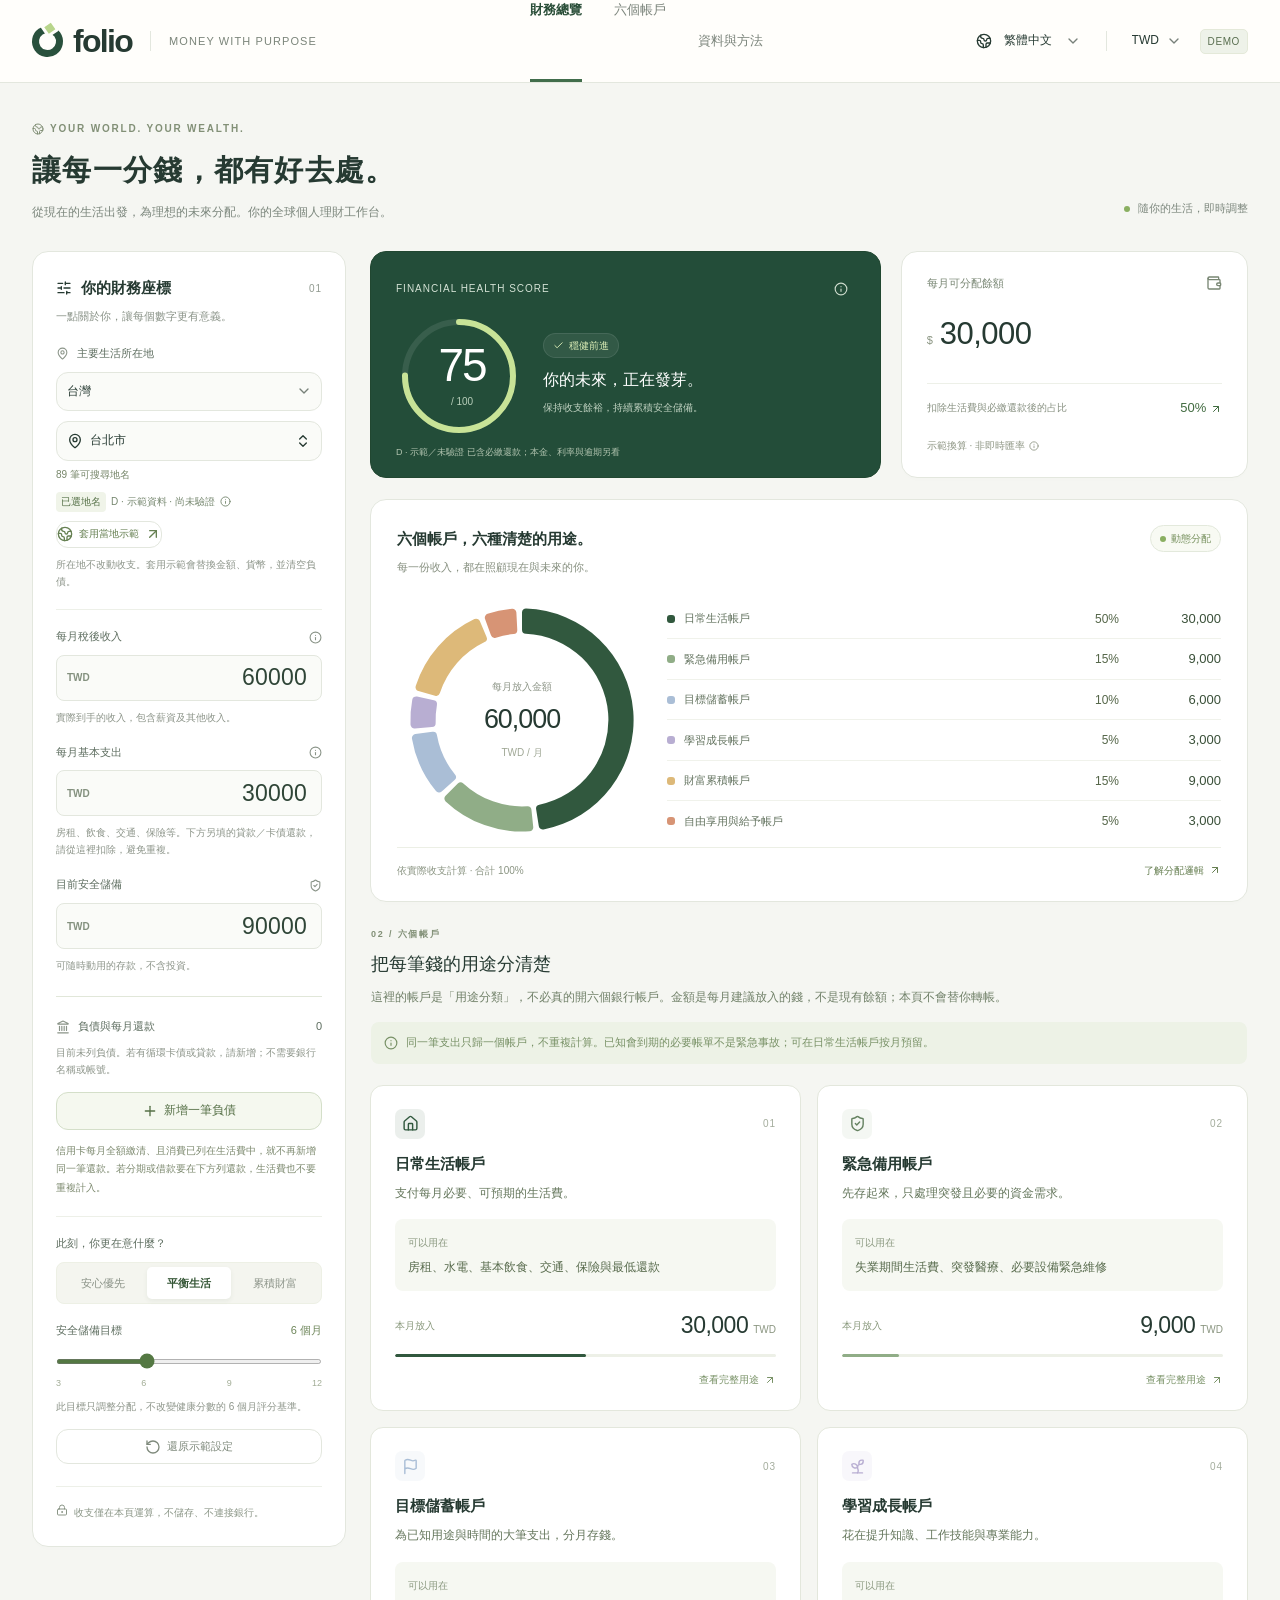
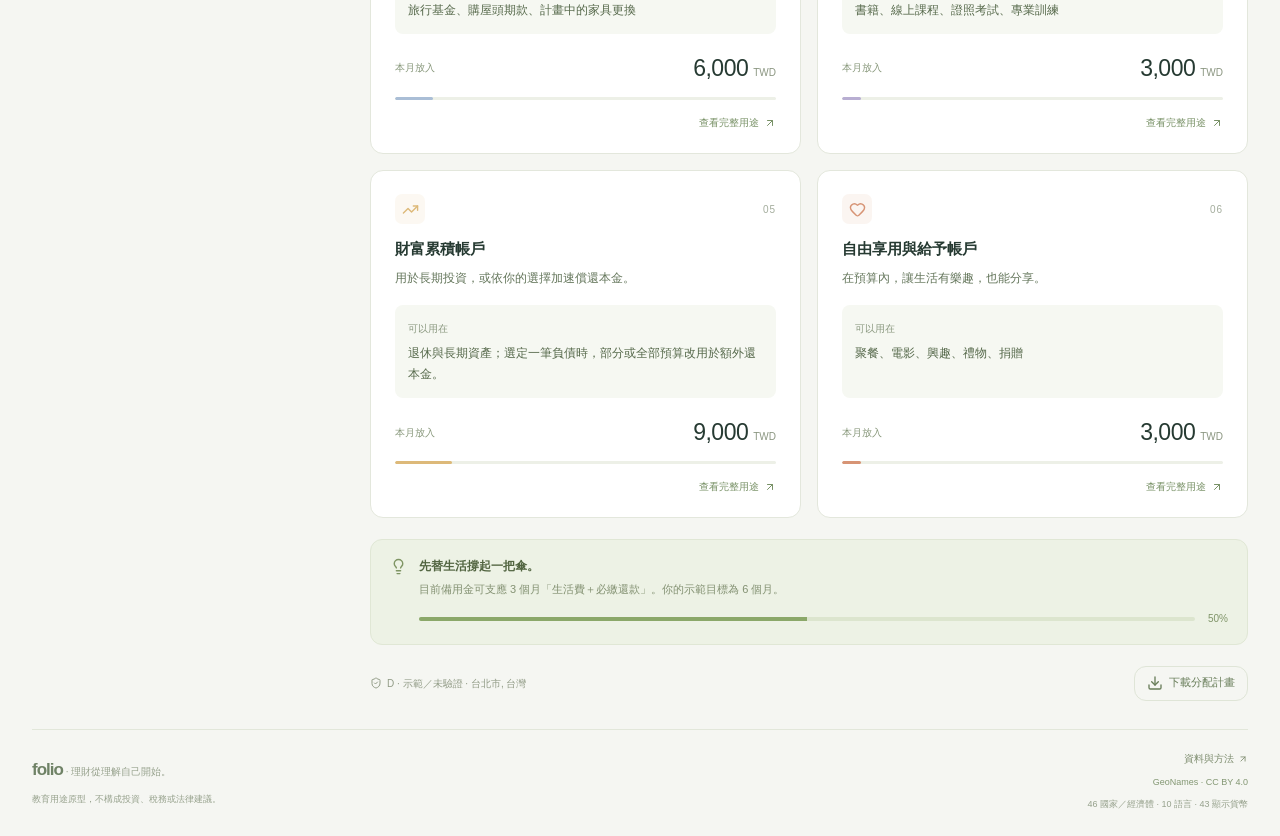
==== index.html @ 425868e0 "Publish folio static mirror" ====
<!DOCTYPE html><html lang="zh-Hant"><head><meta charSet="utf-8"/><meta name="viewport" content="width=device-width, initial-scale=1"/><link rel="stylesheet" href="/_next/static/css/index.CSVlHZUv.css" data-rsc-css-href="/_next/static/css/index.CSVlHZUv.css" data-precedence="vite-rsc/importer-resources"/><link rel="modulepreload" fetchPriority="low" href="/_next/static/chunks/index-D3mvEFCT.js"/><script src="/_next/static/chunks/rolldown-runtime-C60lm6uB.js" type="module" async=""></script><script src="/_next/static/chunks/framework-D_rUT4EX.js" type="module" async=""></script><link rel="modulepreload" href="/_next/static/chunks/layout-segment-context-y_JUOufg.js" crossorigin=""/><link rel="modulepreload" href="/_next/static/chunks/page-04w_J0V_.js" crossorigin=""/><title>folio — 全球個人理財</title><meta name="description" content="讓每一分錢，都有好去處。探索全球所在地、多語言與六個用途帳戶分配的互動原型。"/><meta property="og:title" content="folio — Your money, with purpose."/><meta property="og:description" content="A calmer way to plan your financial life. A global personal finance prototype."/><meta property="og:type" content="website"/><meta property="og:image" content="https://zaire4real.github.io/og.png"/><meta property="og:image:width" content="1729"/><meta property="og:image:height" content="910"/><meta property="og:image:alt" content="folio — Your money, with purpose."/><meta name="twitter:card" content="summary_large_image"/><meta name="twitter:title" content="folio — Your money, with purpose."/><meta name="twitter:description" content="A global personal finance prototype."/><meta name="twitter:image" content="https://zaire4real.github.io/og.png"/><link rel="icon" href="/favicon.svg"/><script>Object.assign(((self[Symbol.for("vinext.navigationRuntime")]??={bootstrap:{routeManifest:null},functions:{}}).bootstrap.rsc??={rsc:[]}),{params:{},nav:{"pathname":"/","searchParams":[]}})</script><link rel="modulepreload" href="/_next/static/chunks/index-D3mvEFCT.js" />
</head><body><header class="app-header"><a href="#overview" class="brand" aria-label="folio"><span class="brand-mark" aria-hidden="true"></span><span class="brand-name">folio</span><span class="brand-line"></span><span class="brand-sub">MONEY WITH PURPOSE</span></a><nav class="nav" aria-label="財務總覽"><a class="active" href="#overview">財務總覽</a><a href="#allocation">六個帳戶</a><button>資料與方法</button></nav><div class="header-tools"><div class="language-control"><svg xmlns="http://www.w3.org/2000/svg" width="16" height="16" viewBox="0 0 24 24" fill="none" stroke="currentColor" stroke-width="2" stroke-linecap="round" stroke-linejoin="round" class="lucide lucide-earth" aria-hidden="true"><path d="M21.54 15H17a2 2 0 0 0-2 2v4.54"></path><path d="M7 3.34V5a3 3 0 0 0 3 3a2 2 0 0 1 2 2c0 1.1.9 2 2 2a2 2 0 0 0 2-2c0-1.1.9-2 2-2h3.17"></path><path d="M11 21.95V18a2 2 0 0 0-2-2a2 2 0 0 1-2-2v-1a2 2 0 0 0-2-2H2.05"></path><circle cx="12" cy="12" r="10"></circle></svg><div class="group/native-select relative w-fit has-[select:disabled]:opacity-50" data-slot="native-select-wrapper" data-size="default"><select data-slot="native-select" data-size="default" class="border-input placeholder:text-muted-foreground selection:bg-primary selection:text-primary-foreground dark:bg-input/30 dark:hover:bg-input/50 focus-visible:border-ring focus-visible:ring-ring/50 aria-invalid:ring-destructive/20 dark:aria-invalid:ring-destructive/40 aria-invalid:border-destructive dark:aria-invalid:border-destructive/50 h-8 w-full min-w-0 appearance-none rounded-lg border bg-transparent py-1 pr-8 pl-2.5 text-sm transition-colors select-none focus-visible:ring-3 aria-invalid:ring-3 data-[size=sm]:h-7 data-[size=sm]:rounded-[min(var(--radius-md),10px)] data-[size=sm]:py-0.5 outline-none disabled:pointer-events-none disabled:cursor-not-allowed" aria-label="語言"><option value="zh-TW" selected="">繁體中文</option><option value="zh-CN">简体中文</option><option value="en">English</option><option value="ja">日本語</option><option value="ko">한국어</option><option value="es">Español</option><option value="fr">Français</option><option value="de">Deutsch</option><option value="pt">Português</option><option value="ar">العربية</option></select><svg xmlns="http://www.w3.org/2000/svg" width="24" height="24" viewBox="0 0 24 24" fill="none" stroke="currentColor" stroke-width="2" stroke-linecap="round" stroke-linejoin="round" class="lucide lucide-chevron-down text-muted-foreground top-1/2 right-2.5 size-4 -translate-y-1/2 pointer-events-none absolute select-none" aria-hidden="true" data-slot="native-select-icon"><path d="m6 9 6 6 6-6"></path></svg></div></div><span class="header-divider"></span><div class="group/native-select relative w-fit has-[select:disabled]:opacity-50" data-slot="native-select-wrapper" data-size="default"><select data-slot="native-select" data-size="default" class="border-input placeholder:text-muted-foreground selection:bg-primary selection:text-primary-foreground dark:bg-input/30 dark:hover:bg-input/50 focus-visible:border-ring focus-visible:ring-ring/50 aria-invalid:ring-destructive/20 dark:aria-invalid:ring-destructive/40 aria-invalid:border-destructive dark:aria-invalid:border-destructive/50 h-8 w-full min-w-0 appearance-none rounded-lg border bg-transparent py-1 pr-8 pl-2.5 text-sm transition-colors select-none focus-visible:ring-3 aria-invalid:ring-3 data-[size=sm]:h-7 data-[size=sm]:rounded-[min(var(--radius-md),10px)] data-[size=sm]:py-0.5 outline-none disabled:pointer-events-none disabled:cursor-not-allowed" aria-label="顯示貨幣"><option selected="">TWD</option><option>USD</option><option>EUR</option><option>GBP</option><option>JPY</option><option>CNY</option><option>HKD</option><option>SGD</option><option>KRW</option><option>AUD</option><option>CAD</option><option>CHF</option><option>NZD</option><option>MYR</option><option>THB</option><option>VND</option><option>IDR</option><option>PHP</option><option>INR</option><option>PKR</option><option>BDT</option><option>AED</option><option>SAR</option><option>TRY</option><option>ILS</option><option>BRL</option><option>MXN</option><option>ARS</option><option>CLP</option><option>COP</option><option>PEN</option><option>ZAR</option><option>EGP</option><option>NGN</option><option>KES</option><option>MAD</option><option>SEK</option><option>NOK</option><option>DKK</option><option>PLN</option><option>HUF</option><option>CZK</option><option>RON</option></select><svg xmlns="http://www.w3.org/2000/svg" width="24" height="24" viewBox="0 0 24 24" fill="none" stroke="currentColor" stroke-width="2" stroke-linecap="round" stroke-linejoin="round" class="lucide lucide-chevron-down text-muted-foreground top-1/2 right-2.5 size-4 -translate-y-1/2 pointer-events-none absolute select-none" aria-hidden="true" data-slot="native-select-icon"><path d="m6 9 6 6 6-6"></path></svg></div><span class="demo-badge">DEMO</span></div></header><main class="workspace" id="overview"><div class="intro"><div><div class="eyebrow"><svg xmlns="http://www.w3.org/2000/svg" width="12" height="12" viewBox="0 0 24 24" fill="none" stroke="currentColor" stroke-width="2" stroke-linecap="round" stroke-linejoin="round" class="lucide lucide-earth" aria-hidden="true"><path d="M21.54 15H17a2 2 0 0 0-2 2v4.54"></path><path d="M7 3.34V5a3 3 0 0 0 3 3a2 2 0 0 1 2 2c0 1.1.9 2 2 2a2 2 0 0 0 2-2c0-1.1.9-2 2-2h3.17"></path><path d="M11 21.95V18a2 2 0 0 0-2-2a2 2 0 0 1-2-2v-1a2 2 0 0 0-2-2H2.05"></path><circle cx="12" cy="12" r="10"></circle></svg> YOUR WORLD. YOUR WEALTH.</div><h1>讓每一分錢，都有好去處。</h1><p>從現在的生活出發，為理想的未來分配。你的全球個人理財工作台。</p></div><div class="intro-meta"><span class="live-dot"></span>隨你的生活，即時調整</div></div><a class="summary-mobile" href="#results"><div><span>Financial Health Score</span><strong>75<small> / 100</small></strong></div><div><span>每月可分配餘額</span><strong>$30,000</strong></div><svg xmlns="http://www.w3.org/2000/svg" width="18" height="18" viewBox="0 0 24 24" fill="none" stroke="currentColor" stroke-width="2" stroke-linecap="round" stroke-linejoin="round" class="lucide lucide-arrow-right" aria-hidden="true"><path d="M5 12h14"></path><path d="m12 5 7 7-7 7"></path></svg></a><div class="main-grid"><aside class="panel profile"><div class="panel-heading"><h2 class="heading-icon"><svg xmlns="http://www.w3.org/2000/svg" width="16" height="16" viewBox="0 0 24 24" fill="none" stroke="currentColor" stroke-width="2" stroke-linecap="round" stroke-linejoin="round" class="lucide lucide-sliders-horizontal" aria-hidden="true"><path d="M10 5H3"></path><path d="M12 19H3"></path><path d="M14 3v4"></path><path d="M16 17v4"></path><path d="M21 12h-9"></path><path d="M21 19h-5"></path><path d="M21 5h-7"></path><path d="M8 10v4"></path><path d="M8 12H3"></path></svg>你的財務座標</h2><span class="section-num">01</span></div><p class="profile-sub">一點關於你，讓每個數字更有意義。</p><div class="form-section"><div class="form-label"><span class="form-heading"><svg xmlns="http://www.w3.org/2000/svg" width="13" height="13" viewBox="0 0 24 24" fill="none" stroke="currentColor" stroke-width="2" stroke-linecap="round" stroke-linejoin="round" class="lucide lucide-map-pin" aria-hidden="true"><path d="M20 10c0 4.993-5.539 10.193-7.399 11.799a1 1 0 0 1-1.202 0C9.539 20.193 4 14.993 4 10a8 8 0 0 1 16 0"></path><circle cx="12" cy="10" r="3"></circle></svg>主要生活所在地</span></div><div class="location-grid"><div class="group/native-select relative w-fit has-[select:disabled]:opacity-50" data-slot="native-select-wrapper" data-size="default"><select data-slot="native-select" data-size="default" class="border-input placeholder:text-muted-foreground selection:bg-primary selection:text-primary-foreground dark:bg-input/30 dark:hover:bg-input/50 focus-visible:border-ring focus-visible:ring-ring/50 aria-invalid:ring-destructive/20 dark:aria-invalid:ring-destructive/40 aria-invalid:border-destructive dark:aria-invalid:border-destructive/50 h-8 w-full min-w-0 appearance-none rounded-lg border bg-transparent py-1 pr-8 pl-2.5 text-sm transition-colors select-none focus-visible:ring-3 aria-invalid:ring-3 data-[size=sm]:h-7 data-[size=sm]:rounded-[min(var(--radius-md),10px)] data-[size=sm]:py-0.5 outline-none disabled:pointer-events-none disabled:cursor-not-allowed" aria-label="國家／經濟體"><option value="TW" selected="">台灣</option><option value="CN">中國</option><option value="HK">中國香港特別行政區</option><option value="JP">日本</option><option value="KR">南韓</option><option value="SG">新加坡</option><option value="MY">馬來西亞</option><option value="TH">泰國</option><option value="VN">越南</option><option value="ID">印尼</option><option value="PH">菲律賓</option><option value="IN">印度</option><option value="PK">巴基斯坦</option><option value="BD">孟加拉</option><option value="US">美國</option><option value="CA">加拿大</option><option value="MX">墨西哥</option><option value="GB">英國</option><option value="FR">法國</option><option value="DE">德國</option><option value="ES">西班牙</option><option value="IT">義大利</option><option value="NL">荷蘭</option><option value="CH">瑞士</option><option value="SE">瑞典</option><option value="NO">挪威</option><option value="DK">丹麥</option><option value="FI">芬蘭</option><option value="PL">波蘭</option><option value="PT">葡萄牙</option><option value="AU">澳洲</option><option value="NZ">紐西蘭</option><option value="AE">阿拉伯聯合大公國</option><option value="SA">沙烏地阿拉伯</option><option value="TR">土耳其</option><option value="IL">以色列</option><option value="BR">巴西</option><option value="AR">阿根廷</option><option value="CL">智利</option><option value="CO">哥倫比亞</option><option value="PE">秘魯</option><option value="ZA">南非</option><option value="EG">埃及</option><option value="NG">奈及利亞</option><option value="KE">肯亞</option><option value="MA">摩洛哥</option></select><svg xmlns="http://www.w3.org/2000/svg" width="24" height="24" viewBox="0 0 24 24" fill="none" stroke="currentColor" stroke-width="2" stroke-linecap="round" stroke-linejoin="round" class="lucide lucide-chevron-down text-muted-foreground top-1/2 right-2.5 size-4 -translate-y-1/2 pointer-events-none absolute select-none" aria-hidden="true" data-slot="native-select-icon"><path d="m6 9 6 6 6-6"></path></svg></div><div class="city-picker"><button type="button" tabindex="0" data-slot="button" aria-haspopup="dialog" aria-label="選擇城市或地區" class="group/button inline-flex shrink-0 items-center justify-center rounded-lg border bg-clip-padding text-sm font-medium whitespace-nowrap transition-all outline-none select-none focus-visible:border-ring focus-visible:ring-3 focus-visible:ring-ring/50 active:not-aria-[haspopup]:translate-y-px disabled:pointer-events-none disabled:opacity-50 aria-invalid:border-destructive aria-invalid:ring-3 aria-invalid:ring-destructive/20 dark:aria-invalid:border-destructive/50 dark:aria-invalid:ring-destructive/40 [&amp;_svg]:pointer-events-none [&amp;_svg]:shrink-0 [&amp;_svg:not([class*=&#x27;size-&#x27;])]:size-4 border-border bg-background hover:bg-muted hover:text-foreground aria-expanded:bg-muted aria-expanded:text-foreground dark:border-input dark:bg-input/30 dark:hover:bg-input/50 h-8 gap-1.5 px-2.5 has-data-[icon=inline-end]:pr-2 has-data-[icon=inline-start]:pl-2 city-trigger"><svg xmlns="http://www.w3.org/2000/svg" width="13" height="13" viewBox="0 0 24 24" fill="none" stroke="currentColor" stroke-width="2" stroke-linecap="round" stroke-linejoin="round" class="lucide lucide-map-pin" aria-hidden="true"><path d="M20 10c0 4.993-5.539 10.193-7.399 11.799a1 1 0 0 1-1.202 0C9.539 20.193 4 14.993 4 10a8 8 0 0 1 16 0"></path><circle cx="12" cy="10" r="3"></circle></svg><span>台北市</span><svg xmlns="http://www.w3.org/2000/svg" width="13" height="13" viewBox="0 0 24 24" fill="none" stroke="currentColor" stroke-width="2" stroke-linecap="round" stroke-linejoin="round" class="lucide lucide-chevrons-up-down" aria-hidden="true"><path d="m7 15 5 5 5-5"></path><path d="m7 9 5-5 5 5"></path></svg></button><p class="catalogue-count">89 筆可搜尋地名</p></div></div><button class="precision-inline precision-button"><span class="mini-tag">已選地名</span><span>D · <!-- -->示範資料 · 尚未驗證</span><svg xmlns="http://www.w3.org/2000/svg" width="11" height="11" viewBox="0 0 24 24" fill="none" stroke="currentColor" stroke-width="2" stroke-linecap="round" stroke-linejoin="round" class="lucide lucide-info" aria-hidden="true"><circle cx="12" cy="12" r="10"></circle><path d="M12 16v-4"></path><path d="M12 8h.01"></path></svg></button><button type="button" tabindex="0" data-slot="button" class="group/button inline-flex shrink-0 items-center justify-center rounded-lg border border-transparent bg-clip-padding text-sm font-medium whitespace-nowrap transition-all outline-none select-none focus-visible:border-ring focus-visible:ring-3 focus-visible:ring-ring/50 active:not-aria-[haspopup]:translate-y-px disabled:pointer-events-none disabled:opacity-50 aria-invalid:border-destructive aria-invalid:ring-3 aria-invalid:ring-destructive/20 dark:aria-invalid:border-destructive/50 dark:aria-invalid:ring-destructive/40 [&amp;_svg]:pointer-events-none [&amp;_svg]:shrink-0 [&amp;_svg:not([class*=&#x27;size-&#x27;])]:size-4 hover:bg-muted hover:text-foreground aria-expanded:bg-muted aria-expanded:text-foreground dark:hover:bg-muted/50 h-8 gap-1.5 px-2.5 has-data-[icon=inline-end]:pr-2 has-data-[icon=inline-start]:pl-2 local-example-button"><svg xmlns="http://www.w3.org/2000/svg" width="12" height="12" viewBox="0 0 24 24" fill="none" stroke="currentColor" stroke-width="2" stroke-linecap="round" stroke-linejoin="round" class="lucide lucide-earth" aria-hidden="true"><path d="M21.54 15H17a2 2 0 0 0-2 2v4.54"></path><path d="M7 3.34V5a3 3 0 0 0 3 3a2 2 0 0 1 2 2c0 1.1.9 2 2 2a2 2 0 0 0 2-2c0-1.1.9-2 2-2h3.17"></path><path d="M11 21.95V18a2 2 0 0 0-2-2a2 2 0 0 1-2-2v-1a2 2 0 0 0-2-2H2.05"></path><circle cx="12" cy="12" r="10"></circle></svg>套用當地示範<svg xmlns="http://www.w3.org/2000/svg" width="12" height="12" viewBox="0 0 24 24" fill="none" stroke="currentColor" stroke-width="2" stroke-linecap="round" stroke-linejoin="round" class="lucide lucide-arrow-up-right" aria-hidden="true"><path d="M7 7h10v10"></path><path d="M7 17 17 7"></path></svg></button><p class="field-note">所在地不改動收支。套用示範會替換金額、貨幣，並清空負債。</p></div><div class="form-line"></div><div class="form-section"><label class="form-label" for="income">每月稅後收入<svg xmlns="http://www.w3.org/2000/svg" width="13" height="13" viewBox="0 0 24 24" fill="none" stroke="currentColor" stroke-width="2" stroke-linecap="round" stroke-linejoin="round" class="lucide lucide-info" aria-hidden="true"><circle cx="12" cy="12" r="10"></circle><path d="M12 16v-4"></path><path d="M12 8h.01"></path></svg></label><div class="field-money"><span>TWD</span><input id="income" type="text" data-slot="input" inputMode="decimal" autoComplete="off" aria-invalid="false" aria-describedby="income-note" class="h-8 w-full min-w-0 rounded-lg border border-input bg-transparent px-2.5 py-1 text-base transition-colors outline-none file:inline-flex file:h-6 file:border-0 file:bg-transparent file:text-sm file:font-medium file:text-foreground placeholder:text-muted-foreground focus-visible:border-ring focus-visible:ring-3 focus-visible:ring-ring/50 disabled:pointer-events-none disabled:cursor-not-allowed disabled:bg-input/50 disabled:opacity-50 aria-invalid:border-destructive aria-invalid:ring-3 aria-invalid:ring-destructive/20 md:text-sm dark:bg-input/30 dark:disabled:bg-input/80 dark:aria-invalid:border-destructive/50 dark:aria-invalid:ring-destructive/40" value="60000"/></div><p class="field-note" id="income-note">實際到手的收入，包含薪資及其他收入。</p></div><div class="form-section"><label class="form-label" for="expense">每月基本支出<svg xmlns="http://www.w3.org/2000/svg" width="13" height="13" viewBox="0 0 24 24" fill="none" stroke="currentColor" stroke-width="2" stroke-linecap="round" stroke-linejoin="round" class="lucide lucide-info" aria-hidden="true"><circle cx="12" cy="12" r="10"></circle><path d="M12 16v-4"></path><path d="M12 8h.01"></path></svg></label><div class="field-money"><span>TWD</span><input id="expense" type="text" data-slot="input" inputMode="decimal" autoComplete="off" aria-invalid="false" aria-describedby="expense-note" class="h-8 w-full min-w-0 rounded-lg border border-input bg-transparent px-2.5 py-1 text-base transition-colors outline-none file:inline-flex file:h-6 file:border-0 file:bg-transparent file:text-sm file:font-medium file:text-foreground placeholder:text-muted-foreground focus-visible:border-ring focus-visible:ring-3 focus-visible:ring-ring/50 disabled:pointer-events-none disabled:cursor-not-allowed disabled:bg-input/50 disabled:opacity-50 aria-invalid:border-destructive aria-invalid:ring-3 aria-invalid:ring-destructive/20 md:text-sm dark:bg-input/30 dark:disabled:bg-input/80 dark:aria-invalid:border-destructive/50 dark:aria-invalid:ring-destructive/40" value="30000"/></div><p class="field-note" id="expense-note">房租、飲食、交通、保險等。下方另填的貸款／卡債還款，請從這裡扣除，避免重複。</p></div><div class="form-section"><label class="form-label" for="savings">目前安全儲備<svg xmlns="http://www.w3.org/2000/svg" width="13" height="13" viewBox="0 0 24 24" fill="none" stroke="currentColor" stroke-width="2" stroke-linecap="round" stroke-linejoin="round" class="lucide lucide-shield-check" aria-hidden="true"><path d="M20 13c0 5-3.5 7.5-7.66 8.95a1 1 0 0 1-.67-.01C7.5 20.5 4 18 4 13V6a1 1 0 0 1 1-1c2 0 4.5-1.2 6.24-2.72a1.17 1.17 0 0 1 1.52 0C14.51 3.81 17 5 19 5a1 1 0 0 1 1 1z"></path><path d="m9 12 2 2 4-4"></path></svg></label><div class="field-money"><span>TWD</span><input id="savings" type="text" data-slot="input" inputMode="decimal" autoComplete="off" aria-invalid="false" aria-describedby="savings-note" class="h-8 w-full min-w-0 rounded-lg border border-input bg-transparent px-2.5 py-1 text-base transition-colors outline-none file:inline-flex file:h-6 file:border-0 file:bg-transparent file:text-sm file:font-medium file:text-foreground placeholder:text-muted-foreground focus-visible:border-ring focus-visible:ring-3 focus-visible:ring-ring/50 disabled:pointer-events-none disabled:cursor-not-allowed disabled:bg-input/50 disabled:opacity-50 aria-invalid:border-destructive aria-invalid:ring-3 aria-invalid:ring-destructive/20 md:text-sm dark:bg-input/30 dark:disabled:bg-input/80 dark:aria-invalid:border-destructive/50 dark:aria-invalid:ring-destructive/40" value="90000"/></div><p class="field-note" id="savings-note">可隨時動用的存款，不含投資。</p></div><section class="debt-inputs" aria-labelledby="debt-title"><h3 class="form-label" id="debt-title"><span class="form-heading"><svg xmlns="http://www.w3.org/2000/svg" width="14" height="14" viewBox="0 0 24 24" fill="none" stroke="currentColor" stroke-width="2" stroke-linecap="round" stroke-linejoin="round" class="lucide lucide-landmark" aria-hidden="true"><path d="M10 18v-7"></path><path d="M11.119 2.205a2 2 0 0 1 1.762 0l7.84 3.846A.5.5 0 0 1 20.5 7h-17a.5.5 0 0 1-.22-.949z"></path><path d="M14 18v-7"></path><path d="M18 18v-7"></path><path d="M3 22h18"></path><path d="M6 18v-7"></path></svg>負債與每月還款</span><span>0</span></h3><p class="field-note">目前未列負債。若有循環卡債或貸款，請新增；不需要銀行名稱或帳號。</p><button type="button" tabindex="0" data-slot="button" class="group/button inline-flex shrink-0 items-center justify-center rounded-lg border bg-clip-padding text-sm font-medium whitespace-nowrap transition-all outline-none select-none focus-visible:border-ring focus-visible:ring-3 focus-visible:ring-ring/50 active:not-aria-[haspopup]:translate-y-px disabled:pointer-events-none disabled:opacity-50 aria-invalid:border-destructive aria-invalid:ring-3 aria-invalid:ring-destructive/20 dark:aria-invalid:border-destructive/50 dark:aria-invalid:ring-destructive/40 [&amp;_svg]:pointer-events-none [&amp;_svg]:shrink-0 [&amp;_svg:not([class*=&#x27;size-&#x27;])]:size-4 border-border bg-background hover:bg-muted hover:text-foreground aria-expanded:bg-muted aria-expanded:text-foreground dark:border-input dark:bg-input/30 dark:hover:bg-input/50 h-8 gap-1.5 px-2.5 has-data-[icon=inline-end]:pr-2 has-data-[icon=inline-start]:pl-2 add-debt"><svg xmlns="http://www.w3.org/2000/svg" width="14" height="14" viewBox="0 0 24 24" fill="none" stroke="currentColor" stroke-width="2" stroke-linecap="round" stroke-linejoin="round" class="lucide lucide-plus" aria-hidden="true"><path d="M5 12h14"></path><path d="M12 5v14"></path></svg>新增一筆負債</button><p class="debt-card-rule">信用卡每月全額繳清、且消費已列在生活費中，就不再新增同一筆還款。若分期或借款要在下方列還款，生活費也不要重複計入。</p></section><div class="form-line"></div><div class="form-section"><span class="form-label">此刻，你更在意什麼？</span><div class="strategy" role="group" aria-label="此刻，你更在意什麼？"><button aria-pressed="false" class="">安心優先</button><button aria-pressed="true" class="selected">平衡生活</button><button aria-pressed="false" class="">累積財富</button></div></div><div class="form-section reserve-target"><label class="form-label" for="target">安全儲備目標<!-- --> <strong>6<!-- --> <!-- -->個月</strong></label><input id="target" type="range" min="3" max="12" step="1" aria-describedby="target-note" value="6"/><div class="range-labels"><span>3</span><span>6</span><span>9</span><span>12</span></div><p class="field-note" id="target-note">此目標只調整分配，不改變健康分數的 6 個月評分基準。</p></div><button type="button" tabindex="0" data-slot="button" class="group/button inline-flex shrink-0 items-center justify-center rounded-lg border border-transparent bg-clip-padding text-sm font-medium whitespace-nowrap transition-all outline-none select-none focus-visible:border-ring focus-visible:ring-3 focus-visible:ring-ring/50 active:not-aria-[haspopup]:translate-y-px disabled:pointer-events-none disabled:opacity-50 aria-invalid:border-destructive aria-invalid:ring-3 aria-invalid:ring-destructive/20 dark:aria-invalid:border-destructive/50 dark:aria-invalid:ring-destructive/40 [&amp;_svg]:pointer-events-none [&amp;_svg]:shrink-0 [&amp;_svg:not([class*=&#x27;size-&#x27;])]:size-4 hover:bg-muted hover:text-foreground aria-expanded:bg-muted aria-expanded:text-foreground dark:hover:bg-muted/50 h-8 gap-1.5 px-2.5 has-data-[icon=inline-end]:pr-2 has-data-[icon=inline-start]:pl-2 reset-button"><svg xmlns="http://www.w3.org/2000/svg" width="12" height="12" viewBox="0 0 24 24" fill="none" stroke="currentColor" stroke-width="2" stroke-linecap="round" stroke-linejoin="round" class="lucide lucide-rotate-ccw" aria-hidden="true"><path d="M3 12a9 9 0 1 0 9-9 9.75 9.75 0 0 0-6.74 2.74L3 8"></path><path d="M3 3v5h5"></path></svg>還原示範設定</button><div class="profile-bottom"><svg xmlns="http://www.w3.org/2000/svg" width="12" height="12" viewBox="0 0 24 24" fill="none" stroke="currentColor" stroke-width="2" stroke-linecap="round" stroke-linejoin="round" class="lucide lucide-lock-keyhole" aria-hidden="true"><circle cx="12" cy="16" r="1"></circle><rect x="3" y="10" width="18" height="12" rx="2"></rect><path d="M7 10V7a5 5 0 0 1 10 0v3"></path></svg>收支僅在本頁運算，不儲存、不連接銀行。</div></aside><div class="results" id="results"><div class="summary-grid"><section class="health-card"><div class="health-top"><span>Financial Health Score</span><button aria-label="健康分數怎麼算？"><svg xmlns="http://www.w3.org/2000/svg" width="14" height="14" viewBox="0 0 24 24" fill="none" stroke="currentColor" stroke-width="2" stroke-linecap="round" stroke-linejoin="round" class="lucide lucide-info" aria-hidden="true"><circle cx="12" cy="12" r="10"></circle><path d="M12 16v-4"></path><path d="M12 8h.01"></path></svg></button></div><div class="health-body"><div class="score-gauge" role="img" aria-label="Financial Health Score: 75/100"><svg viewBox="0 0 126 126" aria-hidden="true"><circle cx="63" cy="63" r="54" fill="none" stroke="#ffffff18" stroke-width="6"></circle><circle cx="63" cy="63" r="54" fill="none" stroke="#c8e397" stroke-width="6" stroke-dasharray="339.292" stroke-dashoffset="84.823" stroke-linecap="round" style="transition:stroke-dashoffset .5s ease"></circle></svg><div class="score-center"><strong data-testid="health-score">75</strong><span>/ 100</span></div></div><div class="health-copy"><span class="status-tag"><svg xmlns="http://www.w3.org/2000/svg" width="11" height="11" viewBox="0 0 24 24" fill="none" stroke="currentColor" stroke-width="2" stroke-linecap="round" stroke-linejoin="round" class="lucide lucide-check" aria-hidden="true"><path d="M20 6 9 17l-5-5"></path></svg>穩健前進</span><h3>你的未來，正在發芽。</h3><p>保持收支餘裕，持續累積安全儲備。</p></div></div><div class="score-disclaimer">D · 示範／未驗證<!-- --> <span>·</span> <!-- -->已含必繳還款；本金、利率與逾期另看</div></section><section class="panel surplus-card"><div class="summary-title"><span>每月可分配餘額</span><svg xmlns="http://www.w3.org/2000/svg" width="16" height="16" viewBox="0 0 24 24" fill="none" stroke="currentColor" stroke-width="2" stroke-linecap="round" stroke-linejoin="round" class="lucide lucide-wallet" aria-hidden="true"><path d="M19 7V4a1 1 0 0 0-1-1H5a2 2 0 0 0 0 4h15a1 1 0 0 1 1 1v4h-3a2 2 0 0 0 0 4h3a1 1 0 0 0 1-1v-2a1 1 0 0 0-1-1"></path><path d="M3 5v14a2 2 0 0 0 2 2h15a1 1 0 0 0 1-1v-4"></path></svg></div><div class="surplus-value"><small>$</small><span data-testid="surplus">30,000</span></div><div class="surplus-foot"><span>扣除生活費與必繳還款後的占比</span><strong>50<!-- -->% <svg xmlns="http://www.w3.org/2000/svg" width="12" height="12" viewBox="0 0 24 24" fill="none" stroke="currentColor" stroke-width="2" stroke-linecap="round" stroke-linejoin="round" class="lucide lucide-arrow-up-right" aria-hidden="true" style="display:inline"><path d="M7 7h10v10"></path><path d="M7 17 17 7"></path></svg></strong></div><button class="currency-notice">示範換算 · 非即時匯率<!-- --> <svg xmlns="http://www.w3.org/2000/svg" width="10" height="10" viewBox="0 0 24 24" fill="none" stroke="currentColor" stroke-width="2" stroke-linecap="round" stroke-linejoin="round" class="lucide lucide-info" aria-hidden="true"><circle cx="12" cy="12" r="10"></circle><path d="M12 16v-4"></path><path d="M12 8h.01"></path></svg></button></section></div><section id="allocation" class="panel allocation"><div class="panel-heading"><h2>六個帳戶，六種清楚的用途。</h2><span class="pill"><span class="live-dot"></span>動態分配</span></div><p class="allocation-sub">每一份收入，都在照顧現在與未來的你。</p><div class="allocation-layout"><div class="donut-wrap"><div data-slot="chart" data-chart="chart-_R_lkj9i_" class="flex aspect-video justify-center text-xs [&amp;_.recharts-cartesian-axis-tick_text]:fill-muted-foreground [&amp;_.recharts-cartesian-grid_line[stroke=&#x27;#ccc&#x27;]]:stroke-border/50 [&amp;_.recharts-curve.recharts-tooltip-cursor]:stroke-border [&amp;_.recharts-dot[stroke=&#x27;#fff&#x27;]]:stroke-transparent [&amp;_.recharts-layer]:outline-hidden [&amp;_.recharts-polar-grid_[stroke=&#x27;#ccc&#x27;]]:stroke-border [&amp;_.recharts-radial-bar-background-sector]:fill-muted [&amp;_.recharts-rectangle.recharts-tooltip-cursor]:fill-muted [&amp;_.recharts-reference-line_[stroke=&#x27;#ccc&#x27;]]:stroke-border [&amp;_.recharts-sector]:outline-hidden [&amp;_.recharts-sector[stroke=&#x27;#fff&#x27;]]:stroke-transparent [&amp;_.recharts-surface]:outline-hidden donut-chart"><div class="recharts-responsive-container" style="width:100%;height:100%;min-width:0"><div style="width:0;height:0;overflow:visible"><div width="320" height="200" class="recharts-wrapper" style="position:relative;cursor:default;width:320px;height:200px"></div></div></div></div><div class="donut-center"><span>每月放入金額</span><strong>60,000</strong><small>TWD<!-- --> / <!-- -->月</small></div></div><div class="legend"><button class="legend-row" aria-label="日常生活帳戶: $30,000"><span class="legend-name"><i class="legend-dot" style="background:#31583e"></i>日常生活帳戶</span><span class="legend-percent">50<!-- -->%</span><span class="legend-value">30,000</span></button><button class="legend-row" aria-label="緊急備用帳戶: $9,000"><span class="legend-name"><i class="legend-dot" style="background:#90ad87"></i>緊急備用帳戶</span><span class="legend-percent">15<!-- -->%</span><span class="legend-value">9,000</span></button><button class="legend-row" aria-label="目標儲蓄帳戶: $6,000"><span class="legend-name"><i class="legend-dot" style="background:#aabed6"></i>目標儲蓄帳戶</span><span class="legend-percent">10<!-- -->%</span><span class="legend-value">6,000</span></button><button class="legend-row" aria-label="學習成長帳戶: $3,000"><span class="legend-name"><i class="legend-dot" style="background:#b8aed2"></i>學習成長帳戶</span><span class="legend-percent">5<!-- -->%</span><span class="legend-value">3,000</span></button><button class="legend-row" aria-label="財富累積帳戶: $9,000"><span class="legend-name"><i class="legend-dot" style="background:#ddb979"></i>財富累積帳戶</span><span class="legend-percent">15<!-- -->%</span><span class="legend-value">9,000</span></button><button class="legend-row" aria-label="自由享用與給予帳戶: $3,000"><span class="legend-name"><i class="legend-dot" style="background:#d79475"></i>自由享用與給予帳戶</span><span class="legend-percent">5<!-- -->%</span><span class="legend-value">3,000</span></button></div></div><div class="allocation-footer"><span>依實際收支計算 · 合計 100%</span><button>了解分配邏輯<svg xmlns="http://www.w3.org/2000/svg" width="12" height="12" viewBox="0 0 24 24" fill="none" stroke="currentColor" stroke-width="2" stroke-linecap="round" stroke-linejoin="round" class="lucide lucide-arrow-up-right" aria-hidden="true"><path d="M7 7h10v10"></path><path d="M7 17 17 7"></path></svg></button></div></section><section class="accounts-intro"><div class="eyebrow">02 / <!-- -->六個帳戶</div><h2>把每筆錢的用途分清楚</h2><p>這裡的帳戶是「用途分類」，不必真的開六個銀行帳戶。金額是每月建議放入的錢，不是現有餘額；本頁不會替你轉帳。</p><div class="account-rule"><svg xmlns="http://www.w3.org/2000/svg" width="14" height="14" viewBox="0 0 24 24" fill="none" stroke="currentColor" stroke-width="2" stroke-linecap="round" stroke-linejoin="round" class="lucide lucide-info" aria-hidden="true"><circle cx="12" cy="12" r="10"></circle><path d="M12 16v-4"></path><path d="M12 8h.01"></path></svg><span>同一筆支出只歸一個帳戶，不重複計算。已知會到期的必要帳單不是緊急事故；可在日常生活帳戶按月預留。</span></div></section><div class="bucket-grid account-grid"><button class="bucket-card"><div class="bucket-top"><span class="bucket-icon" style="background:#31583e19;color:#31583e"><svg xmlns="http://www.w3.org/2000/svg" width="17" height="17" viewBox="0 0 24 24" fill="none" stroke="currentColor" stroke-width="2" stroke-linecap="round" stroke-linejoin="round" class="lucide lucide-house" aria-hidden="true"><path d="M15 21v-8a1 1 0 0 0-1-1h-4a1 1 0 0 0-1 1v8"></path><path d="M3 10a2 2 0 0 1 .709-1.528l7-6a2 2 0 0 1 2.582 0l7 6A2 2 0 0 1 21 10v9a2 2 0 0 1-2 2H5a2 2 0 0 1-2-2z"></path></svg></span><span class="bucket-number">0<!-- -->1</span></div><h3>日常生活帳戶</h3><p class="account-purpose">支付每月必要、可預期的生活費。</p><div class="account-examples"><span>可以用在</span><p>房租、水電、基本飲食、交通、保險與最低還款</p></div><div class="account-monthly"><span>本月放入</span><div class="bucket-amount">30,000<small>TWD</small></div></div><div class="bucket-meter"><span style="width:50%;background:#31583e"></span></div><span class="account-details-link">查看完整用途<svg xmlns="http://www.w3.org/2000/svg" width="12" height="12" viewBox="0 0 24 24" fill="none" stroke="currentColor" stroke-width="2" stroke-linecap="round" stroke-linejoin="round" class="lucide lucide-arrow-up-right" aria-hidden="true"><path d="M7 7h10v10"></path><path d="M7 17 17 7"></path></svg></span></button><button class="bucket-card"><div class="bucket-top"><span class="bucket-icon" style="background:#90ad8719;color:#658261"><svg xmlns="http://www.w3.org/2000/svg" width="17" height="17" viewBox="0 0 24 24" fill="none" stroke="currentColor" stroke-width="2" stroke-linecap="round" stroke-linejoin="round" class="lucide lucide-shield-check" aria-hidden="true"><path d="M20 13c0 5-3.5 7.5-7.66 8.95a1 1 0 0 1-.67-.01C7.5 20.5 4 18 4 13V6a1 1 0 0 1 1-1c2 0 4.5-1.2 6.24-2.72a1.17 1.17 0 0 1 1.52 0C14.51 3.81 17 5 19 5a1 1 0 0 1 1 1z"></path><path d="m9 12 2 2 4-4"></path></svg></span><span class="bucket-number">0<!-- -->2</span></div><h3>緊急備用帳戶</h3><p class="account-purpose">先存起來，只處理突發且必要的資金需求。</p><div class="account-examples"><span>可以用在</span><p>失業期間生活費、突發醫療、必要設備緊急維修</p></div><div class="account-monthly"><span>本月放入</span><div class="bucket-amount">9,000<small>TWD</small></div></div><div class="bucket-meter"><span style="width:15%;background:#90ad87"></span></div><span class="account-details-link">查看完整用途<svg xmlns="http://www.w3.org/2000/svg" width="12" height="12" viewBox="0 0 24 24" fill="none" stroke="currentColor" stroke-width="2" stroke-linecap="round" stroke-linejoin="round" class="lucide lucide-arrow-up-right" aria-hidden="true"><path d="M7 7h10v10"></path><path d="M7 17 17 7"></path></svg></span></button><button class="bucket-card"><div class="bucket-top"><span class="bucket-icon" style="background:#aabed619;color:#aabed6"><svg xmlns="http://www.w3.org/2000/svg" width="17" height="17" viewBox="0 0 24 24" fill="none" stroke="currentColor" stroke-width="2" stroke-linecap="round" stroke-linejoin="round" class="lucide lucide-flag" aria-hidden="true"><path d="M4 22V4a1 1 0 0 1 .4-.8A6 6 0 0 1 8 2c3 0 5 2 7.333 2q2 0 3.067-.8A1 1 0 0 1 20 4v10a1 1 0 0 1-.4.8A6 6 0 0 1 16 16c-3 0-5-2-8-2a6 6 0 0 0-4 1.528"></path></svg></span><span class="bucket-number">0<!-- -->3</span></div><h3>目標儲蓄帳戶</h3><p class="account-purpose">為已知用途與時間的大筆支出，分月存錢。</p><div class="account-examples"><span>可以用在</span><p>旅行基金、購屋頭期款、計畫中的家具更換</p></div><div class="account-monthly"><span>本月放入</span><div class="bucket-amount">6,000<small>TWD</small></div></div><div class="bucket-meter"><span style="width:10%;background:#aabed6"></span></div><span class="account-details-link">查看完整用途<svg xmlns="http://www.w3.org/2000/svg" width="12" height="12" viewBox="0 0 24 24" fill="none" stroke="currentColor" stroke-width="2" stroke-linecap="round" stroke-linejoin="round" class="lucide lucide-arrow-up-right" aria-hidden="true"><path d="M7 7h10v10"></path><path d="M7 17 17 7"></path></svg></span></button><button class="bucket-card"><div class="bucket-top"><span class="bucket-icon" style="background:#b8aed219;color:#b8aed2"><svg xmlns="http://www.w3.org/2000/svg" width="17" height="17" viewBox="0 0 24 24" fill="none" stroke="currentColor" stroke-width="2" stroke-linecap="round" stroke-linejoin="round" class="lucide lucide-sprout" aria-hidden="true"><path d="M14 9.536V7a4 4 0 0 1 4-4h1.5a.5.5 0 0 1 .5.5V5a4 4 0 0 1-4 4 4 4 0 0 0-4 4c0 2 1 3 1 5a5 5 0 0 1-1 3"></path><path d="M4 9a5 5 0 0 1 8 4 5 5 0 0 1-8-4"></path><path d="M5 21h14"></path></svg></span><span class="bucket-number">0<!-- -->4</span></div><h3>學習成長帳戶</h3><p class="account-purpose">花在提升知識、工作技能與專業能力。</p><div class="account-examples"><span>可以用在</span><p>書籍、線上課程、證照考試、專業訓練</p></div><div class="account-monthly"><span>本月放入</span><div class="bucket-amount">3,000<small>TWD</small></div></div><div class="bucket-meter"><span style="width:5%;background:#b8aed2"></span></div><span class="account-details-link">查看完整用途<svg xmlns="http://www.w3.org/2000/svg" width="12" height="12" viewBox="0 0 24 24" fill="none" stroke="currentColor" stroke-width="2" stroke-linecap="round" stroke-linejoin="round" class="lucide lucide-arrow-up-right" aria-hidden="true"><path d="M7 7h10v10"></path><path d="M7 17 17 7"></path></svg></span></button><button class="bucket-card"><div class="bucket-top"><span class="bucket-icon" style="background:#ddb97919;color:#ddb979"><svg xmlns="http://www.w3.org/2000/svg" width="17" height="17" viewBox="0 0 24 24" fill="none" stroke="currentColor" stroke-width="2" stroke-linecap="round" stroke-linejoin="round" class="lucide lucide-trending-up" aria-hidden="true"><path d="M16 7h6v6"></path><path d="m22 7-8.5 8.5-5-5L2 17"></path></svg></span><span class="bucket-number">0<!-- -->5</span></div><h3>財富累積帳戶</h3><p class="account-purpose">用於長期投資，或依你的選擇加速償還本金。</p><div class="account-examples"><span>可以用在</span><p>退休與長期資產；選定一筆負債時，部分或全部預算改用於額外還本金。</p></div><div class="account-monthly"><span>本月放入</span><div class="bucket-amount">9,000<small>TWD</small></div></div><div class="bucket-meter"><span style="width:15%;background:#ddb979"></span></div><span class="account-details-link">查看完整用途<svg xmlns="http://www.w3.org/2000/svg" width="12" height="12" viewBox="0 0 24 24" fill="none" stroke="currentColor" stroke-width="2" stroke-linecap="round" stroke-linejoin="round" class="lucide lucide-arrow-up-right" aria-hidden="true"><path d="M7 7h10v10"></path><path d="M7 17 17 7"></path></svg></span></button><button class="bucket-card"><div class="bucket-top"><span class="bucket-icon" style="background:#d7947519;color:#d79475"><svg xmlns="http://www.w3.org/2000/svg" width="17" height="17" viewBox="0 0 24 24" fill="none" stroke="currentColor" stroke-width="2" stroke-linecap="round" stroke-linejoin="round" class="lucide lucide-heart" aria-hidden="true"><path d="M2 9.5a5.5 5.5 0 0 1 9.591-3.676.56.56 0 0 0 .818 0A5.49 5.49 0 0 1 22 9.5c0 2.29-1.5 4-3 5.5l-5.492 5.313a2 2 0 0 1-3 .019L5 15c-1.5-1.5-3-3.2-3-5.5"></path></svg></span><span class="bucket-number">0<!-- -->6</span></div><h3>自由享用與給予帳戶</h3><p class="account-purpose">在預算內，讓生活有樂趣，也能分享。</p><div class="account-examples"><span>可以用在</span><p>聚餐、電影、興趣、禮物、捐贈</p></div><div class="account-monthly"><span>本月放入</span><div class="bucket-amount">3,000<small>TWD</small></div></div><div class="bucket-meter"><span style="width:5%;background:#d79475"></span></div><span class="account-details-link">查看完整用途<svg xmlns="http://www.w3.org/2000/svg" width="12" height="12" viewBox="0 0 24 24" fill="none" stroke="currentColor" stroke-width="2" stroke-linecap="round" stroke-linejoin="round" class="lucide lucide-arrow-up-right" aria-hidden="true"><path d="M7 7h10v10"></path><path d="M7 17 17 7"></path></svg></span></button></div><div class="insight"><svg xmlns="http://www.w3.org/2000/svg" width="17" height="17" viewBox="0 0 24 24" fill="none" stroke="currentColor" stroke-width="2" stroke-linecap="round" stroke-linejoin="round" class="lucide lucide-lightbulb" aria-hidden="true"><path d="M15 14c.2-1 .7-1.7 1.5-2.5 1-.9 1.5-2.2 1.5-3.5A6 6 0 0 0 6 8c0 1 .2 2.2 1.5 3.5.7.7 1.3 1.5 1.5 2.5"></path><path d="M9 18h6"></path><path d="M10 22h4"></path></svg><div><strong>先替生活撐起一把傘。</strong><p>目前備用金可支應 3 個月「生活費＋必繳還款」。你的示範目標為 6 個月。</p><div class="insight-progress"><div data-progressing="" aria-valuemax="100" aria-valuemin="0" aria-valuenow="50" aria-valuetext="50%" role="progressbar" data-slot="progress" aria-label="安全儲備目標" class="flex flex-wrap gap-3"><div data-progressing="" data-slot="progress-track" class="bg-muted h-1 rounded-full relative flex w-full items-center overflow-x-hidden"><div data-progressing="" style="inset-inline-start:0;height:inherit;width:50%" data-slot="progress-indicator" class="bg-primary h-full transition-all"></div></div><span role="presentation" style="clip-path:inset(50%);overflow:hidden;white-space:nowrap;border:0;padding:0;width:1px;height:1px;margin:-1px;position:fixed;top:0;left:0">x</span></div><span>50<!-- -->%</span></div></div></div><div class="results-bottom"><span class="inline-note"><svg xmlns="http://www.w3.org/2000/svg" width="12" height="12" viewBox="0 0 24 24" fill="none" stroke="currentColor" stroke-width="2" stroke-linecap="round" stroke-linejoin="round" class="lucide lucide-shield-check" aria-hidden="true"><path d="M20 13c0 5-3.5 7.5-7.66 8.95a1 1 0 0 1-.67-.01C7.5 20.5 4 18 4 13V6a1 1 0 0 1 1-1c2 0 4.5-1.2 6.24-2.72a1.17 1.17 0 0 1 1.52 0C14.51 3.81 17 5 19 5a1 1 0 0 1 1 1z"></path><path d="m9 12 2 2 4-4"></path></svg>D · 示範／未驗證<!-- --> · <!-- -->台北市<!-- -->, <!-- -->台灣</span><button type="button" tabindex="0" data-slot="button" class="group/button inline-flex shrink-0 items-center justify-center rounded-lg border bg-clip-padding text-sm font-medium whitespace-nowrap transition-all outline-none select-none focus-visible:border-ring focus-visible:ring-3 focus-visible:ring-ring/50 active:not-aria-[haspopup]:translate-y-px disabled:pointer-events-none disabled:opacity-50 aria-invalid:border-destructive aria-invalid:ring-3 aria-invalid:ring-destructive/20 dark:aria-invalid:border-destructive/50 dark:aria-invalid:ring-destructive/40 [&amp;_svg]:pointer-events-none [&amp;_svg]:shrink-0 [&amp;_svg:not([class*=&#x27;size-&#x27;])]:size-4 border-border bg-background hover:bg-muted hover:text-foreground aria-expanded:bg-muted aria-expanded:text-foreground dark:border-input dark:bg-input/30 dark:hover:bg-input/50 h-8 gap-1.5 px-2.5 has-data-[icon=inline-end]:pr-2 has-data-[icon=inline-start]:pl-2 download-button"><svg xmlns="http://www.w3.org/2000/svg" width="13" height="13" viewBox="0 0 24 24" fill="none" stroke="currentColor" stroke-width="2" stroke-linecap="round" stroke-linejoin="round" class="lucide lucide-download" aria-hidden="true"><path d="M12 15V3"></path><path d="M21 15v4a2 2 0 0 1-2 2H5a2 2 0 0 1-2-2v-4"></path><path d="m7 10 5 5 5-5"></path></svg>下載分配計畫</button></div></div></div><footer class="site-footer"><div><span class="footer-brand">folio</span> · <!-- -->理財從理解自己開始。<p>教育用途原型，不構成投資、稅務或法律建議。</p></div><div class="footer-links"><button>資料與方法<!-- --> <svg xmlns="http://www.w3.org/2000/svg" width="10" height="10" viewBox="0 0 24 24" fill="none" stroke="currentColor" stroke-width="2" stroke-linecap="round" stroke-linejoin="round" class="lucide lucide-arrow-up-right" aria-hidden="true"><path d="M7 7h10v10"></path><path d="M7 17 17 7"></path></svg></button><a class="geonames-credit" href="https://www.geonames.org/" target="_blank" rel="noreferrer">GeoNames · CC BY 4.0</a><span>46<!-- --> <!-- -->國家／經濟體<!-- --> · <!-- -->10<!-- --> <!-- -->語言<!-- --> · <!-- -->43<!-- --> <!-- -->顯示貨幣</span></div></footer></main><script type="module" src="/_next/static/chunks/index-D3mvEFCT.js" id="_R_" async=""></script><script>((self[Symbol.for("vinext.navigationRuntime")]??={bootstrap:{routeManifest:null},functions:{}}).bootstrap.rsc??={rsc:[]}).rsc.push("2:I[\"9d31faa2b21c\",[],\"Children\",1]\n")</script><script>((self[Symbol.for("vinext.navigationRuntime")]??={bootstrap:{routeManifest:null},functions:{}}).bootstrap.rsc??={rsc:[]}).rsc.push("3:I[\"1d7a350bdb9c\",[],\"GlobalErrorBoundary\",1]\n")</script><script>((self[Symbol.for("vinext.navigationRuntime")]??={bootstrap:{routeManifest:null},functions:{}}).bootstrap.rsc??={rsc:[]}).rsc.push("4:I[\"a05915b550e8\",[],\"default\",1]\n")</script><script>((self[Symbol.for("vinext.navigationRuntime")]??={bootstrap:{routeManifest:null},functions:{}}).bootstrap.rsc??={rsc:[]}).rsc.push("5:I[\"1d7a350bdb9c\",[],\"ErrorBoundary\",1]\n")</script><script>((self[Symbol.for("vinext.navigationRuntime")]??={bootstrap:{routeManifest:null},functions:{}}).bootstrap.rsc??={rsc:[]}).rsc.push("6:I[\"5d0df7ace370\",[],\"LayoutSegmentProvider\",1]\n")</script><script>((self[Symbol.for("vinext.navigationRuntime")]??={bootstrap:{routeManifest:null},functions:{}}).bootstrap.rsc??={rsc:[]}).rsc.push("7:I[\"9d31faa2b21c\",[],\"Slot\",1]\n")</script><script>((self[Symbol.for("vinext.navigationRuntime")]??={bootstrap:{routeManifest:null},functions:{}}).bootstrap.rsc??={rsc:[]}).rsc.push("8:I[\"1d7a350bdb9c\",[],\"NotFoundBoundary\",1]\n")</script><script>((self[Symbol.for("vinext.navigationRuntime")]??={bootstrap:{routeManifest:null},functions:{}}).bootstrap.rsc??={rsc:[]}).rsc.push("9:I[\"f279ea00e272\",[],\"AppRouterScrollTarget\",1]\n")</script><script>((self[Symbol.for("vinext.navigationRuntime")]??={bootstrap:{routeManifest:null},functions:{}}).bootstrap.rsc??={rsc:[]}).rsc.push("a:I[\"1d7a350bdb9c\",[],\"RedirectBoundary\",1]\n")</script><script>((self[Symbol.for("vinext.navigationRuntime")]??={bootstrap:{routeManifest:null},functions:{}}).bootstrap.rsc??={rsc:[]}).rsc.push(":HL[\"/_next/static/css/index.CSVlHZUv.css\",\"style\"     ]\n")</script><script>((self[Symbol.for("vinext.navigationRuntime")]??={bootstrap:{routeManifest:null},functions:{}}).bootstrap.rsc??={rsc:[]}).rsc.push("0:{\"page:/\":\"$L1\",\"layout:/\":[[[\"$\",\"link\",\"css:/_next/static/css/index.CSVlHZUv.css\",{\"rel\":\"stylesheet\",\"precedence\":\"vite-rsc/importer-resources\",\"href\":\"/_next/static/css/index.CSVlHZUv.css\",\"data-rsc-css-href\":\"/_next/static/css/index.CSVlHZUv.css\"}],\"$undefined\"],[\"$\",\"html\",null,{\"lang\":\"zh-Hant\",\"children\":[\"$\",\"body\",null,{\"children\":[\"$\",\"$L2\",null,{}]}]}]],\"route:/\":[[[\"$\",\"meta\",null,{\"charSet\":\"utf-8\"}],[[\"$\",\"title\",\"0\",{\"children\":\"folio — 全球個人理財\"}],[\"$\",\"meta\",\"1\",{\"name\":\"description\",\"content\":\"讓每一分錢，都有好去處。探索全球所在地、多語言與六個用途帳戶分配的互動原型。\"}],[\"$\",\"meta\",\"2\",{\"property\":\"og:title\",\"content\":\"folio — Your money, with purpose.\"}],[\"$\",\"meta\",\"3\",{\"property\":\"og:description\",\"content\":\"A calmer way to plan your financial life. A global personal finance prototype.\"}],[\"$\",\"meta\",\"4\",{\"property\":\"og:type\",\"content\":\"website\"}],[\"$\",\"meta\",\"5\",{\"property\":\"og:image\",\"content\":\"https://zaire4real.github.io/og.png\"}],[\"$\",\"meta\",\"6\",{\"property\":\"og:image:width\",\"content\":\"1729\"}],[\"$\",\"meta\",\"7\",{\"property\":\"og:image:height\",\"content\":\"910\"}],[\"$\",\"meta\",\"8\",{\"property\":\"og:image:alt\",\"content\":\"folio — Your money, with purpose.\"}],[\"$\",\"meta\",\"9\",{\"name\":\"twitter:card\",\"content\":\"summary_large_image\"}],[\"$\",\"meta\",\"10\",{\"name\":\"twitter:title\",\"content\":\"folio — Your money, with purpose.\"}],[\"$\",\"meta\",\"11\",{\"name\":\"twitter:description\",\"content\":\"A global personal finance prototype.\"}],[\"$\",\"meta\",\"12\",{\"name\":\"twitter:image\",\"content\":\"https://zaire4real.github.io/og.png\"}],[\"$\",\"link\",\"13\",{\"data-vinext-streamed-icon\":\"$undefined\",\"rel\":\"icon\",\"href\":\"/favicon.svg\",\"type\":\"$undefined\",\"sizes\":\"$undefined\",\"color\":\"$undefined\",\"media\":\"$undefined\",\"fetchPriority\":\"$undefined\"}]],[[\"$\",\"meta\",\"0\",{\"name\":\"viewport\",\"content\":\"width=device-width, initial-scale=1\"}]]],[\"$\",\"$L3\",null,{\"fallback\":\"$4\",\"children\":[\"$\",\"$L5\",null,{\"fallback\":\"$4\",\"children\":[\"$\",\"$L6\",null,{\"providerId\":\"layout:/\",\"segmentMap\":{\"children\":[]},\"children\":[\"$\",\"$L7\",null,{\"id\":\"layout:/\",\"parallelSlots\":\"$undefined\",\"children\":[\"$\",\"$L8\",null,{\"resetKey\":\"\",\"fallback\":[[\"$\",\"title\",null,{\"children\":\"404: This page could not be found.\"}],[\"$\",\"div\",null,{\"style\":{\"fontFamily\":\"system-ui,\\\"Segoe UI\\\",Roboto,Helvetica,Arial,sans-serif,\\\"Apple Color Emoji\\\",\\\"Segoe UI Emoji\\\"\",\"height\":\"100vh\",\"textAlign\":\"center\",\"display\":\"flex\",\"flexDirection\":\"column\",\"alignItems\":\"center\",\"justifyContent\":\"center\"},\"children\":[\"$\",\"div\",null,{\"children\":[[\"$\",\"style\",null,{\"dangerouslySetInnerHTML\":{\"__html\":\"body{color:#000;background:#fff;margin:0}.next-error-h1{border-right:1px solid rgba(0,0,0,.3)}@media (prefers-color-scheme:dark){body{color:#fff;background:#000}.next-error-h1{border-right:1px solid rgba(255,255,255,.3)}}\"}}],[\"$\",\"h1\",null,{\"className\":\"next-error-h1\",\"style\":{\"display\":\"inline-block\",\"margin\":\"0 20px 0 0\",\"padding\":\"0 23px 0 0\",\"fontSize\":24,\"fontWeight\":500,\"verticalAlign\":\"top\",\"lineHeight\":\"49px\"},\"children\":404}],[\"$\",\"div\",null,{\"style\":{\"display\":\"inline-block\"},\"children\":[\"$\",\"h2\",null,{\"style\":{\"fontSize\":14,\"fontWeight\":400,\"lineHeight\":\"49px\",\"margin\":0},\"children\":\"This page could not be found.\"}]}]]}]}]],\"children\":[\"$\",\"$L9\",null,{\"children\":[\"$\",\"$La\",null,{\"children\":[[\"$\",\"$L6\",null,{\"providerId\":\"page:/\",\"segmentMap\":{\"children\":[\"__PAGE__\"]},\"children\":[\"$\",\"$L7\",null,{\"id\":\"page:/\"}]}],null]}]}]}]}]}]}]}],null,null],\"__route\":\"route:/\",\"__interceptionContext\":null,\"__layoutIds\":[\"layout:/\"],\"__rootLayout\":\"/\",\"__bfcacheSegmentIdentities\":{\"layout:/\":\"[\\\"layout\\\",\\\"layout:/\\\",\\\"root-boundary:/\\\",\\\"\\\"]\",\"page:/\":\"[\\\"page\\\",\\\"page:/\\\",\\\"root-boundary:/\\\",\\\"\\\"]\"},\"__srcPage\":[\"page\"],\"__layoutFlags\":{\"layout:/\":\"s\"},\"__artifactCompatibility\":{\"schemaVersion\":1,\"graphVersion\":\"app-route-graph:1177fd80f83fa7b0\",\"deploymentVersion\":\"f278c6ff-3b24-4c38-b152-b959002327e1\",\"appElementsSchemaVersion\":1,\"rscPayloadSchemaVersion\":1,\"rootBoundaryId\":\"/\",\"renderEpoch\":null}}\n")</script><script>((self[Symbol.for("vinext.navigationRuntime")]??={bootstrap:{routeManifest:null},functions:{}}).bootstrap.rsc??={rsc:[]}).rsc.push("b:I[\"6efdf509a785\",[],\"default\",1]\n")</script><script>((self[Symbol.for("vinext.navigationRuntime")]??={bootstrap:{routeManifest:null},functions:{}}).bootstrap.rsc??={rsc:[]}).rsc.push("1:[\"$\",\"$Lb\",null,{\"params\":\"$@c\",\"searchParams\":\"$@d\"}]\n")</script><script>((self[Symbol.for("vinext.navigationRuntime")]??={bootstrap:{routeManifest:null},functions:{}}).bootstrap.rsc??={rsc:[]}).rsc.push("c:{}\n")</script><script>((self[Symbol.for("vinext.navigationRuntime")]??={bootstrap:{routeManifest:null},functions:{}}).bootstrap.rsc??={rsc:[]}).rsc.push("d:{}\n")</script><script>Object.assign(((self[Symbol.for("vinext.navigationRuntime")]??={bootstrap:{routeManifest:null},functions:{}}).bootstrap.rsc??={rsc:[]}),{"initialCacheKind":"dynamic"});((self[Symbol.for("vinext.navigationRuntime")]??={bootstrap:{routeManifest:null},functions:{}}).bootstrap.rsc??={rsc:[]}).done=true</script></body></html>
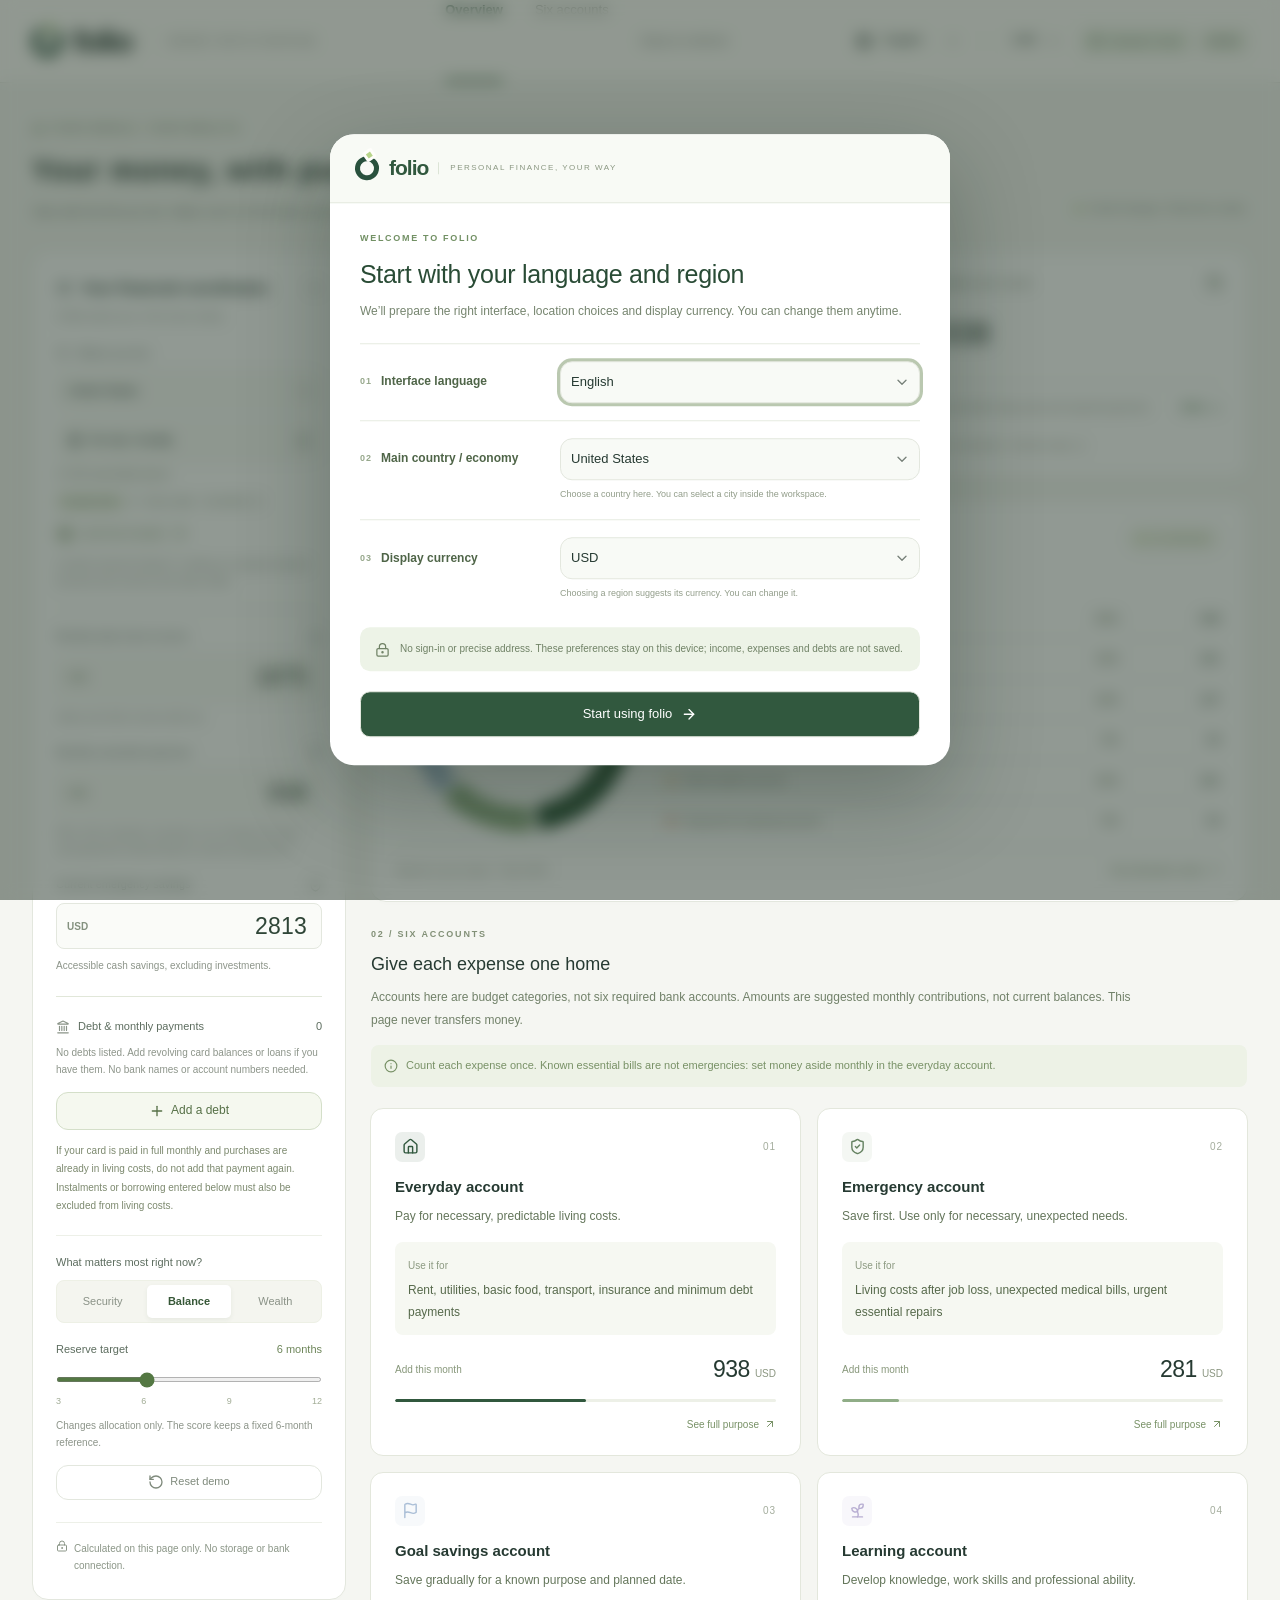
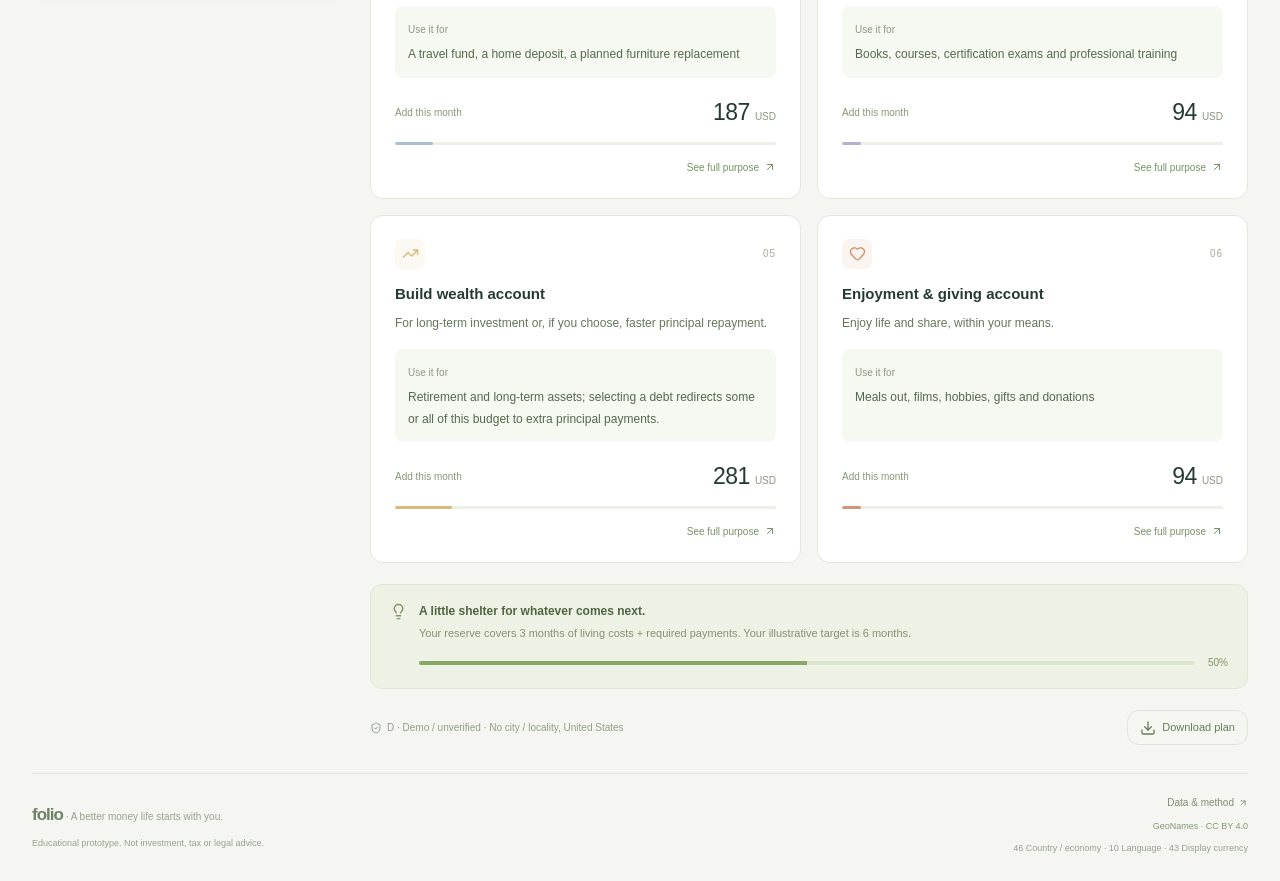
==== commit 310542be: "Add first-visit language and region setup" ====
--- a/index.html
+++ b/index.html
@@ -1,2 +1,2 @@
-<!DOCTYPE html><html lang="zh-Hant"><head><meta charSet="utf-8"/><meta name="viewport" content="width=device-width, initial-scale=1"/><link rel="stylesheet" href="/_next/static/css/index.CSVlHZUv.css" data-rsc-css-href="/_next/static/css/index.CSVlHZUv.css" data-precedence="vite-rsc/importer-resources"/><link rel="modulepreload" fetchPriority="low" href="/_next/static/chunks/index-D3mvEFCT.js"/><script src="/_next/static/chunks/rolldown-runtime-C60lm6uB.js" type="module" async=""></script><script src="/_next/static/chunks/framework-D_rUT4EX.js" type="module" async=""></script><link rel="modulepreload" href="/_next/static/chunks/layout-segment-context-y_JUOufg.js" crossorigin=""/><link rel="modulepreload" href="/_next/static/chunks/page-04w_J0V_.js" crossorigin=""/><title>folio — 全球個人理財</title><meta name="description" content="讓每一分錢，都有好去處。探索全球所在地、多語言與六個用途帳戶分配的互動原型。"/><meta property="og:title" content="folio — Your money, with purpose."/><meta property="og:description" content="A calmer way to plan your financial life. A global personal finance prototype."/><meta property="og:type" content="website"/><meta property="og:image" content="https://zaire4real.github.io/og.png"/><meta property="og:image:width" content="1729"/><meta property="og:image:height" content="910"/><meta property="og:image:alt" content="folio — Your money, with purpose."/><meta name="twitter:card" content="summary_large_image"/><meta name="twitter:title" content="folio — Your money, with purpose."/><meta name="twitter:description" content="A global personal finance prototype."/><meta name="twitter:image" content="https://zaire4real.github.io/og.png"/><link rel="icon" href="/favicon.svg"/><script>Object.assign(((self[Symbol.for("vinext.navigationRuntime")]??={bootstrap:{routeManifest:null},functions:{}}).bootstrap.rsc??={rsc:[]}),{params:{},nav:{"pathname":"/","searchParams":[]}})</script><link rel="modulepreload" href="/_next/static/chunks/index-D3mvEFCT.js" />
-</head><body><header class="app-header"><a href="#overview" class="brand" aria-label="folio"><span class="brand-mark" aria-hidden="true"></span><span class="brand-name">folio</span><span class="brand-line"></span><span class="brand-sub">MONEY WITH PURPOSE</span></a><nav class="nav" aria-label="財務總覽"><a class="active" href="#overview">財務總覽</a><a href="#allocation">六個帳戶</a><button>資料與方法</button></nav><div class="header-tools"><div class="language-control"><svg xmlns="http://www.w3.org/2000/svg" width="16" height="16" viewBox="0 0 24 24" fill="none" stroke="currentColor" stroke-width="2" stroke-linecap="round" stroke-linejoin="round" class="lucide lucide-earth" aria-hidden="true"><path d="M21.54 15H17a2 2 0 0 0-2 2v4.54"></path><path d="M7 3.34V5a3 3 0 0 0 3 3a2 2 0 0 1 2 2c0 1.1.9 2 2 2a2 2 0 0 0 2-2c0-1.1.9-2 2-2h3.17"></path><path d="M11 21.95V18a2 2 0 0 0-2-2a2 2 0 0 1-2-2v-1a2 2 0 0 0-2-2H2.05"></path><circle cx="12" cy="12" r="10"></circle></svg><div class="group/native-select relative w-fit has-[select:disabled]:opacity-50" data-slot="native-select-wrapper" data-size="default"><select data-slot="native-select" data-size="default" class="border-input placeholder:text-muted-foreground selection:bg-primary selection:text-primary-foreground dark:bg-input/30 dark:hover:bg-input/50 focus-visible:border-ring focus-visible:ring-ring/50 aria-invalid:ring-destructive/20 dark:aria-invalid:ring-destructive/40 aria-invalid:border-destructive dark:aria-invalid:border-destructive/50 h-8 w-full min-w-0 appearance-none rounded-lg border bg-transparent py-1 pr-8 pl-2.5 text-sm transition-colors select-none focus-visible:ring-3 aria-invalid:ring-3 data-[size=sm]:h-7 data-[size=sm]:rounded-[min(var(--radius-md),10px)] data-[size=sm]:py-0.5 outline-none disabled:pointer-events-none disabled:cursor-not-allowed" aria-label="語言"><option value="zh-TW" selected="">繁體中文</option><option value="zh-CN">简体中文</option><option value="en">English</option><option value="ja">日本語</option><option value="ko">한국어</option><option value="es">Español</option><option value="fr">Français</option><option value="de">Deutsch</option><option value="pt">Português</option><option value="ar">العربية</option></select><svg xmlns="http://www.w3.org/2000/svg" width="24" height="24" viewBox="0 0 24 24" fill="none" stroke="currentColor" stroke-width="2" stroke-linecap="round" stroke-linejoin="round" class="lucide lucide-chevron-down text-muted-foreground top-1/2 right-2.5 size-4 -translate-y-1/2 pointer-events-none absolute select-none" aria-hidden="true" data-slot="native-select-icon"><path d="m6 9 6 6 6-6"></path></svg></div></div><span class="header-divider"></span><div class="group/native-select relative w-fit has-[select:disabled]:opacity-50" data-slot="native-select-wrapper" data-size="default"><select data-slot="native-select" data-size="default" class="border-input placeholder:text-muted-foreground selection:bg-primary selection:text-primary-foreground dark:bg-input/30 dark:hover:bg-input/50 focus-visible:border-ring focus-visible:ring-ring/50 aria-invalid:ring-destructive/20 dark:aria-invalid:ring-destructive/40 aria-invalid:border-destructive dark:aria-invalid:border-destructive/50 h-8 w-full min-w-0 appearance-none rounded-lg border bg-transparent py-1 pr-8 pl-2.5 text-sm transition-colors select-none focus-visible:ring-3 aria-invalid:ring-3 data-[size=sm]:h-7 data-[size=sm]:rounded-[min(var(--radius-md),10px)] data-[size=sm]:py-0.5 outline-none disabled:pointer-events-none disabled:cursor-not-allowed" aria-label="顯示貨幣"><option selected="">TWD</option><option>USD</option><option>EUR</option><option>GBP</option><option>JPY</option><option>CNY</option><option>HKD</option><option>SGD</option><option>KRW</option><option>AUD</option><option>CAD</option><option>CHF</option><option>NZD</option><option>MYR</option><option>THB</option><option>VND</option><option>IDR</option><option>PHP</option><option>INR</option><option>PKR</option><option>BDT</option><option>AED</option><option>SAR</option><option>TRY</option><option>ILS</option><option>BRL</option><option>MXN</option><option>ARS</option><option>CLP</option><option>COP</option><option>PEN</option><option>ZAR</option><option>EGP</option><option>NGN</option><option>KES</option><option>MAD</option><option>SEK</option><option>NOK</option><option>DKK</option><option>PLN</option><option>HUF</option><option>CZK</option><option>RON</option></select><svg xmlns="http://www.w3.org/2000/svg" width="24" height="24" viewBox="0 0 24 24" fill="none" stroke="currentColor" stroke-width="2" stroke-linecap="round" stroke-linejoin="round" class="lucide lucide-chevron-down text-muted-foreground top-1/2 right-2.5 size-4 -translate-y-1/2 pointer-events-none absolute select-none" aria-hidden="true" data-slot="native-select-icon"><path d="m6 9 6 6 6-6"></path></svg></div><span class="demo-badge">DEMO</span></div></header><main class="workspace" id="overview"><div class="intro"><div><div class="eyebrow"><svg xmlns="http://www.w3.org/2000/svg" width="12" height="12" viewBox="0 0 24 24" fill="none" stroke="currentColor" stroke-width="2" stroke-linecap="round" stroke-linejoin="round" class="lucide lucide-earth" aria-hidden="true"><path d="M21.54 15H17a2 2 0 0 0-2 2v4.54"></path><path d="M7 3.34V5a3 3 0 0 0 3 3a2 2 0 0 1 2 2c0 1.1.9 2 2 2a2 2 0 0 0 2-2c0-1.1.9-2 2-2h3.17"></path><path d="M11 21.95V18a2 2 0 0 0-2-2a2 2 0 0 1-2-2v-1a2 2 0 0 0-2-2H2.05"></path><circle cx="12" cy="12" r="10"></circle></svg> YOUR WORLD. YOUR WEALTH.</div><h1>讓每一分錢，都有好去處。</h1><p>從現在的生活出發，為理想的未來分配。你的全球個人理財工作台。</p></div><div class="intro-meta"><span class="live-dot"></span>隨你的生活，即時調整</div></div><a class="summary-mobile" href="#results"><div><span>Financial Health Score</span><strong>75<small> / 100</small></strong></div><div><span>每月可分配餘額</span><strong>$30,000</strong></div><svg xmlns="http://www.w3.org/2000/svg" width="18" height="18" viewBox="0 0 24 24" fill="none" stroke="currentColor" stroke-width="2" stroke-linecap="round" stroke-linejoin="round" class="lucide lucide-arrow-right" aria-hidden="true"><path d="M5 12h14"></path><path d="m12 5 7 7-7 7"></path></svg></a><div class="main-grid"><aside class="panel profile"><div class="panel-heading"><h2 class="heading-icon"><svg xmlns="http://www.w3.org/2000/svg" width="16" height="16" viewBox="0 0 24 24" fill="none" stroke="currentColor" stroke-width="2" stroke-linecap="round" stroke-linejoin="round" class="lucide lucide-sliders-horizontal" aria-hidden="true"><path d="M10 5H3"></path><path d="M12 19H3"></path><path d="M14 3v4"></path><path d="M16 17v4"></path><path d="M21 12h-9"></path><path d="M21 19h-5"></path><path d="M21 5h-7"></path><path d="M8 10v4"></path><path d="M8 12H3"></path></svg>你的財務座標</h2><span class="section-num">01</span></div><p class="profile-sub">一點關於你，讓每個數字更有意義。</p><div class="form-section"><div class="form-label"><span class="form-heading"><svg xmlns="http://www.w3.org/2000/svg" width="13" height="13" viewBox="0 0 24 24" fill="none" stroke="currentColor" stroke-width="2" stroke-linecap="round" stroke-linejoin="round" class="lucide lucide-map-pin" aria-hidden="true"><path d="M20 10c0 4.993-5.539 10.193-7.399 11.799a1 1 0 0 1-1.202 0C9.539 20.193 4 14.993 4 10a8 8 0 0 1 16 0"></path><circle cx="12" cy="10" r="3"></circle></svg>主要生活所在地</span></div><div class="location-grid"><div class="group/native-select relative w-fit has-[select:disabled]:opacity-50" data-slot="native-select-wrapper" data-size="default"><select data-slot="native-select" data-size="default" class="border-input placeholder:text-muted-foreground selection:bg-primary selection:text-primary-foreground dark:bg-input/30 dark:hover:bg-input/50 focus-visible:border-ring focus-visible:ring-ring/50 aria-invalid:ring-destructive/20 dark:aria-invalid:ring-destructive/40 aria-invalid:border-destructive dark:aria-invalid:border-destructive/50 h-8 w-full min-w-0 appearance-none rounded-lg border bg-transparent py-1 pr-8 pl-2.5 text-sm transition-colors select-none focus-visible:ring-3 aria-invalid:ring-3 data-[size=sm]:h-7 data-[size=sm]:rounded-[min(var(--radius-md),10px)] data-[size=sm]:py-0.5 outline-none disabled:pointer-events-none disabled:cursor-not-allowed" aria-label="國家／經濟體"><option value="TW" selected="">台灣</option><option value="CN">中國</option><option value="HK">中國香港特別行政區</option><option value="JP">日本</option><option value="KR">南韓</option><option value="SG">新加坡</option><option value="MY">馬來西亞</option><option value="TH">泰國</option><option value="VN">越南</option><option value="ID">印尼</option><option value="PH">菲律賓</option><option value="IN">印度</option><option value="PK">巴基斯坦</option><option value="BD">孟加拉</option><option value="US">美國</option><option value="CA">加拿大</option><option value="MX">墨西哥</option><option value="GB">英國</option><option value="FR">法國</option><option value="DE">德國</option><option value="ES">西班牙</option><option value="IT">義大利</option><option value="NL">荷蘭</option><option value="CH">瑞士</option><option value="SE">瑞典</option><option value="NO">挪威</option><option value="DK">丹麥</option><option value="FI">芬蘭</option><option value="PL">波蘭</option><option value="PT">葡萄牙</option><option value="AU">澳洲</option><option value="NZ">紐西蘭</option><option value="AE">阿拉伯聯合大公國</option><option value="SA">沙烏地阿拉伯</option><option value="TR">土耳其</option><option value="IL">以色列</option><option value="BR">巴西</option><option value="AR">阿根廷</option><option value="CL">智利</option><option value="CO">哥倫比亞</option><option value="PE">秘魯</option><option value="ZA">南非</option><option value="EG">埃及</option><option value="NG">奈及利亞</option><option value="KE">肯亞</option><option value="MA">摩洛哥</option></select><svg xmlns="http://www.w3.org/2000/svg" width="24" height="24" viewBox="0 0 24 24" fill="none" stroke="currentColor" stroke-width="2" stroke-linecap="round" stroke-linejoin="round" class="lucide lucide-chevron-down text-muted-foreground top-1/2 right-2.5 size-4 -translate-y-1/2 pointer-events-none absolute select-none" aria-hidden="true" data-slot="native-select-icon"><path d="m6 9 6 6 6-6"></path></svg></div><div class="city-picker"><button type="button" tabindex="0" data-slot="button" aria-haspopup="dialog" aria-label="選擇城市或地區" class="group/button inline-flex shrink-0 items-center justify-center rounded-lg border bg-clip-padding text-sm font-medium whitespace-nowrap transition-all outline-none select-none focus-visible:border-ring focus-visible:ring-3 focus-visible:ring-ring/50 active:not-aria-[haspopup]:translate-y-px disabled:pointer-events-none disabled:opacity-50 aria-invalid:border-destructive aria-invalid:ring-3 aria-invalid:ring-destructive/20 dark:aria-invalid:border-destructive/50 dark:aria-invalid:ring-destructive/40 [&amp;_svg]:pointer-events-none [&amp;_svg]:shrink-0 [&amp;_svg:not([class*=&#x27;size-&#x27;])]:size-4 border-border bg-background hover:bg-muted hover:text-foreground aria-expanded:bg-muted aria-expanded:text-foreground dark:border-input dark:bg-input/30 dark:hover:bg-input/50 h-8 gap-1.5 px-2.5 has-data-[icon=inline-end]:pr-2 has-data-[icon=inline-start]:pl-2 city-trigger"><svg xmlns="http://www.w3.org/2000/svg" width="13" height="13" viewBox="0 0 24 24" fill="none" stroke="currentColor" stroke-width="2" stroke-linecap="round" stroke-linejoin="round" class="lucide lucide-map-pin" aria-hidden="true"><path d="M20 10c0 4.993-5.539 10.193-7.399 11.799a1 1 0 0 1-1.202 0C9.539 20.193 4 14.993 4 10a8 8 0 0 1 16 0"></path><circle cx="12" cy="10" r="3"></circle></svg><span>台北市</span><svg xmlns="http://www.w3.org/2000/svg" width="13" height="13" viewBox="0 0 24 24" fill="none" stroke="currentColor" stroke-width="2" stroke-linecap="round" stroke-linejoin="round" class="lucide lucide-chevrons-up-down" aria-hidden="true"><path d="m7 15 5 5 5-5"></path><path d="m7 9 5-5 5 5"></path></svg></button><p class="catalogue-count">89 筆可搜尋地名</p></div></div><button class="precision-inline precision-button"><span class="mini-tag">已選地名</span><span>D · <!-- -->示範資料 · 尚未驗證</span><svg xmlns="http://www.w3.org/2000/svg" width="11" height="11" viewBox="0 0 24 24" fill="none" stroke="currentColor" stroke-width="2" stroke-linecap="round" stroke-linejoin="round" class="lucide lucide-info" aria-hidden="true"><circle cx="12" cy="12" r="10"></circle><path d="M12 16v-4"></path><path d="M12 8h.01"></path></svg></button><button type="button" tabindex="0" data-slot="button" class="group/button inline-flex shrink-0 items-center justify-center rounded-lg border border-transparent bg-clip-padding text-sm font-medium whitespace-nowrap transition-all outline-none select-none focus-visible:border-ring focus-visible:ring-3 focus-visible:ring-ring/50 active:not-aria-[haspopup]:translate-y-px disabled:pointer-events-none disabled:opacity-50 aria-invalid:border-destructive aria-invalid:ring-3 aria-invalid:ring-destructive/20 dark:aria-invalid:border-destructive/50 dark:aria-invalid:ring-destructive/40 [&amp;_svg]:pointer-events-none [&amp;_svg]:shrink-0 [&amp;_svg:not([class*=&#x27;size-&#x27;])]:size-4 hover:bg-muted hover:text-foreground aria-expanded:bg-muted aria-expanded:text-foreground dark:hover:bg-muted/50 h-8 gap-1.5 px-2.5 has-data-[icon=inline-end]:pr-2 has-data-[icon=inline-start]:pl-2 local-example-button"><svg xmlns="http://www.w3.org/2000/svg" width="12" height="12" viewBox="0 0 24 24" fill="none" stroke="currentColor" stroke-width="2" stroke-linecap="round" stroke-linejoin="round" class="lucide lucide-earth" aria-hidden="true"><path d="M21.54 15H17a2 2 0 0 0-2 2v4.54"></path><path d="M7 3.34V5a3 3 0 0 0 3 3a2 2 0 0 1 2 2c0 1.1.9 2 2 2a2 2 0 0 0 2-2c0-1.1.9-2 2-2h3.17"></path><path d="M11 21.95V18a2 2 0 0 0-2-2a2 2 0 0 1-2-2v-1a2 2 0 0 0-2-2H2.05"></path><circle cx="12" cy="12" r="10"></circle></svg>套用當地示範<svg xmlns="http://www.w3.org/2000/svg" width="12" height="12" viewBox="0 0 24 24" fill="none" stroke="currentColor" stroke-width="2" stroke-linecap="round" stroke-linejoin="round" class="lucide lucide-arrow-up-right" aria-hidden="true"><path d="M7 7h10v10"></path><path d="M7 17 17 7"></path></svg></button><p class="field-note">所在地不改動收支。套用示範會替換金額、貨幣，並清空負債。</p></div><div class="form-line"></div><div class="form-section"><label class="form-label" for="income">每月稅後收入<svg xmlns="http://www.w3.org/2000/svg" width="13" height="13" viewBox="0 0 24 24" fill="none" stroke="currentColor" stroke-width="2" stroke-linecap="round" stroke-linejoin="round" class="lucide lucide-info" aria-hidden="true"><circle cx="12" cy="12" r="10"></circle><path d="M12 16v-4"></path><path d="M12 8h.01"></path></svg></label><div class="field-money"><span>TWD</span><input id="income" type="text" data-slot="input" inputMode="decimal" autoComplete="off" aria-invalid="false" aria-describedby="income-note" class="h-8 w-full min-w-0 rounded-lg border border-input bg-transparent px-2.5 py-1 text-base transition-colors outline-none file:inline-flex file:h-6 file:border-0 file:bg-transparent file:text-sm file:font-medium file:text-foreground placeholder:text-muted-foreground focus-visible:border-ring focus-visible:ring-3 focus-visible:ring-ring/50 disabled:pointer-events-none disabled:cursor-not-allowed disabled:bg-input/50 disabled:opacity-50 aria-invalid:border-destructive aria-invalid:ring-3 aria-invalid:ring-destructive/20 md:text-sm dark:bg-input/30 dark:disabled:bg-input/80 dark:aria-invalid:border-destructive/50 dark:aria-invalid:ring-destructive/40" value="60000"/></div><p class="field-note" id="income-note">實際到手的收入，包含薪資及其他收入。</p></div><div class="form-section"><label class="form-label" for="expense">每月基本支出<svg xmlns="http://www.w3.org/2000/svg" width="13" height="13" viewBox="0 0 24 24" fill="none" stroke="currentColor" stroke-width="2" stroke-linecap="round" stroke-linejoin="round" class="lucide lucide-info" aria-hidden="true"><circle cx="12" cy="12" r="10"></circle><path d="M12 16v-4"></path><path d="M12 8h.01"></path></svg></label><div class="field-money"><span>TWD</span><input id="expense" type="text" data-slot="input" inputMode="decimal" autoComplete="off" aria-invalid="false" aria-describedby="expense-note" class="h-8 w-full min-w-0 rounded-lg border border-input bg-transparent px-2.5 py-1 text-base transition-colors outline-none file:inline-flex file:h-6 file:border-0 file:bg-transparent file:text-sm file:font-medium file:text-foreground placeholder:text-muted-foreground focus-visible:border-ring focus-visible:ring-3 focus-visible:ring-ring/50 disabled:pointer-events-none disabled:cursor-not-allowed disabled:bg-input/50 disabled:opacity-50 aria-invalid:border-destructive aria-invalid:ring-3 aria-invalid:ring-destructive/20 md:text-sm dark:bg-input/30 dark:disabled:bg-input/80 dark:aria-invalid:border-destructive/50 dark:aria-invalid:ring-destructive/40" value="30000"/></div><p class="field-note" id="expense-note">房租、飲食、交通、保險等。下方另填的貸款／卡債還款，請從這裡扣除，避免重複。</p></div><div class="form-section"><label class="form-label" for="savings">目前安全儲備<svg xmlns="http://www.w3.org/2000/svg" width="13" height="13" viewBox="0 0 24 24" fill="none" stroke="currentColor" stroke-width="2" stroke-linecap="round" stroke-linejoin="round" class="lucide lucide-shield-check" aria-hidden="true"><path d="M20 13c0 5-3.5 7.5-7.66 8.95a1 1 0 0 1-.67-.01C7.5 20.5 4 18 4 13V6a1 1 0 0 1 1-1c2 0 4.5-1.2 6.24-2.72a1.17 1.17 0 0 1 1.52 0C14.51 3.81 17 5 19 5a1 1 0 0 1 1 1z"></path><path d="m9 12 2 2 4-4"></path></svg></label><div class="field-money"><span>TWD</span><input id="savings" type="text" data-slot="input" inputMode="decimal" autoComplete="off" aria-invalid="false" aria-describedby="savings-note" class="h-8 w-full min-w-0 rounded-lg border border-input bg-transparent px-2.5 py-1 text-base transition-colors outline-none file:inline-flex file:h-6 file:border-0 file:bg-transparent file:text-sm file:font-medium file:text-foreground placeholder:text-muted-foreground focus-visible:border-ring focus-visible:ring-3 focus-visible:ring-ring/50 disabled:pointer-events-none disabled:cursor-not-allowed disabled:bg-input/50 disabled:opacity-50 aria-invalid:border-destructive aria-invalid:ring-3 aria-invalid:ring-destructive/20 md:text-sm dark:bg-input/30 dark:disabled:bg-input/80 dark:aria-invalid:border-destructive/50 dark:aria-invalid:ring-destructive/40" value="90000"/></div><p class="field-note" id="savings-note">可隨時動用的存款，不含投資。</p></div><section class="debt-inputs" aria-labelledby="debt-title"><h3 class="form-label" id="debt-title"><span class="form-heading"><svg xmlns="http://www.w3.org/2000/svg" width="14" height="14" viewBox="0 0 24 24" fill="none" stroke="currentColor" stroke-width="2" stroke-linecap="round" stroke-linejoin="round" class="lucide lucide-landmark" aria-hidden="true"><path d="M10 18v-7"></path><path d="M11.119 2.205a2 2 0 0 1 1.762 0l7.84 3.846A.5.5 0 0 1 20.5 7h-17a.5.5 0 0 1-.22-.949z"></path><path d="M14 18v-7"></path><path d="M18 18v-7"></path><path d="M3 22h18"></path><path d="M6 18v-7"></path></svg>負債與每月還款</span><span>0</span></h3><p class="field-note">目前未列負債。若有循環卡債或貸款，請新增；不需要銀行名稱或帳號。</p><button type="button" tabindex="0" data-slot="button" class="group/button inline-flex shrink-0 items-center justify-center rounded-lg border bg-clip-padding text-sm font-medium whitespace-nowrap transition-all outline-none select-none focus-visible:border-ring focus-visible:ring-3 focus-visible:ring-ring/50 active:not-aria-[haspopup]:translate-y-px disabled:pointer-events-none disabled:opacity-50 aria-invalid:border-destructive aria-invalid:ring-3 aria-invalid:ring-destructive/20 dark:aria-invalid:border-destructive/50 dark:aria-invalid:ring-destructive/40 [&amp;_svg]:pointer-events-none [&amp;_svg]:shrink-0 [&amp;_svg:not([class*=&#x27;size-&#x27;])]:size-4 border-border bg-background hover:bg-muted hover:text-foreground aria-expanded:bg-muted aria-expanded:text-foreground dark:border-input dark:bg-input/30 dark:hover:bg-input/50 h-8 gap-1.5 px-2.5 has-data-[icon=inline-end]:pr-2 has-data-[icon=inline-start]:pl-2 add-debt"><svg xmlns="http://www.w3.org/2000/svg" width="14" height="14" viewBox="0 0 24 24" fill="none" stroke="currentColor" stroke-width="2" stroke-linecap="round" stroke-linejoin="round" class="lucide lucide-plus" aria-hidden="true"><path d="M5 12h14"></path><path d="M12 5v14"></path></svg>新增一筆負債</button><p class="debt-card-rule">信用卡每月全額繳清、且消費已列在生活費中，就不再新增同一筆還款。若分期或借款要在下方列還款，生活費也不要重複計入。</p></section><div class="form-line"></div><div class="form-section"><span class="form-label">此刻，你更在意什麼？</span><div class="strategy" role="group" aria-label="此刻，你更在意什麼？"><button aria-pressed="false" class="">安心優先</button><button aria-pressed="true" class="selected">平衡生活</button><button aria-pressed="false" class="">累積財富</button></div></div><div class="form-section reserve-target"><label class="form-label" for="target">安全儲備目標<!-- --> <strong>6<!-- --> <!-- -->個月</strong></label><input id="target" type="range" min="3" max="12" step="1" aria-describedby="target-note" value="6"/><div class="range-labels"><span>3</span><span>6</span><span>9</span><span>12</span></div><p class="field-note" id="target-note">此目標只調整分配，不改變健康分數的 6 個月評分基準。</p></div><button type="button" tabindex="0" data-slot="button" class="group/button inline-flex shrink-0 items-center justify-center rounded-lg border border-transparent bg-clip-padding text-sm font-medium whitespace-nowrap transition-all outline-none select-none focus-visible:border-ring focus-visible:ring-3 focus-visible:ring-ring/50 active:not-aria-[haspopup]:translate-y-px disabled:pointer-events-none disabled:opacity-50 aria-invalid:border-destructive aria-invalid:ring-3 aria-invalid:ring-destructive/20 dark:aria-invalid:border-destructive/50 dark:aria-invalid:ring-destructive/40 [&amp;_svg]:pointer-events-none [&amp;_svg]:shrink-0 [&amp;_svg:not([class*=&#x27;size-&#x27;])]:size-4 hover:bg-muted hover:text-foreground aria-expanded:bg-muted aria-expanded:text-foreground dark:hover:bg-muted/50 h-8 gap-1.5 px-2.5 has-data-[icon=inline-end]:pr-2 has-data-[icon=inline-start]:pl-2 reset-button"><svg xmlns="http://www.w3.org/2000/svg" width="12" height="12" viewBox="0 0 24 24" fill="none" stroke="currentColor" stroke-width="2" stroke-linecap="round" stroke-linejoin="round" class="lucide lucide-rotate-ccw" aria-hidden="true"><path d="M3 12a9 9 0 1 0 9-9 9.75 9.75 0 0 0-6.74 2.74L3 8"></path><path d="M3 3v5h5"></path></svg>還原示範設定</button><div class="profile-bottom"><svg xmlns="http://www.w3.org/2000/svg" width="12" height="12" viewBox="0 0 24 24" fill="none" stroke="currentColor" stroke-width="2" stroke-linecap="round" stroke-linejoin="round" class="lucide lucide-lock-keyhole" aria-hidden="true"><circle cx="12" cy="16" r="1"></circle><rect x="3" y="10" width="18" height="12" rx="2"></rect><path d="M7 10V7a5 5 0 0 1 10 0v3"></path></svg>收支僅在本頁運算，不儲存、不連接銀行。</div></aside><div class="results" id="results"><div class="summary-grid"><section class="health-card"><div class="health-top"><span>Financial Health Score</span><button aria-label="健康分數怎麼算？"><svg xmlns="http://www.w3.org/2000/svg" width="14" height="14" viewBox="0 0 24 24" fill="none" stroke="currentColor" stroke-width="2" stroke-linecap="round" stroke-linejoin="round" class="lucide lucide-info" aria-hidden="true"><circle cx="12" cy="12" r="10"></circle><path d="M12 16v-4"></path><path d="M12 8h.01"></path></svg></button></div><div class="health-body"><div class="score-gauge" role="img" aria-label="Financial Health Score: 75/100"><svg viewBox="0 0 126 126" aria-hidden="true"><circle cx="63" cy="63" r="54" fill="none" stroke="#ffffff18" stroke-width="6"></circle><circle cx="63" cy="63" r="54" fill="none" stroke="#c8e397" stroke-width="6" stroke-dasharray="339.292" stroke-dashoffset="84.823" stroke-linecap="round" style="transition:stroke-dashoffset .5s ease"></circle></svg><div class="score-center"><strong data-testid="health-score">75</strong><span>/ 100</span></div></div><div class="health-copy"><span class="status-tag"><svg xmlns="http://www.w3.org/2000/svg" width="11" height="11" viewBox="0 0 24 24" fill="none" stroke="currentColor" stroke-width="2" stroke-linecap="round" stroke-linejoin="round" class="lucide lucide-check" aria-hidden="true"><path d="M20 6 9 17l-5-5"></path></svg>穩健前進</span><h3>你的未來，正在發芽。</h3><p>保持收支餘裕，持續累積安全儲備。</p></div></div><div class="score-disclaimer">D · 示範／未驗證<!-- --> <span>·</span> <!-- -->已含必繳還款；本金、利率與逾期另看</div></section><section class="panel surplus-card"><div class="summary-title"><span>每月可分配餘額</span><svg xmlns="http://www.w3.org/2000/svg" width="16" height="16" viewBox="0 0 24 24" fill="none" stroke="currentColor" stroke-width="2" stroke-linecap="round" stroke-linejoin="round" class="lucide lucide-wallet" aria-hidden="true"><path d="M19 7V4a1 1 0 0 0-1-1H5a2 2 0 0 0 0 4h15a1 1 0 0 1 1 1v4h-3a2 2 0 0 0 0 4h3a1 1 0 0 0 1-1v-2a1 1 0 0 0-1-1"></path><path d="M3 5v14a2 2 0 0 0 2 2h15a1 1 0 0 0 1-1v-4"></path></svg></div><div class="surplus-value"><small>$</small><span data-testid="surplus">30,000</span></div><div class="surplus-foot"><span>扣除生活費與必繳還款後的占比</span><strong>50<!-- -->% <svg xmlns="http://www.w3.org/2000/svg" width="12" height="12" viewBox="0 0 24 24" fill="none" stroke="currentColor" stroke-width="2" stroke-linecap="round" stroke-linejoin="round" class="lucide lucide-arrow-up-right" aria-hidden="true" style="display:inline"><path d="M7 7h10v10"></path><path d="M7 17 17 7"></path></svg></strong></div><button class="currency-notice">示範換算 · 非即時匯率<!-- --> <svg xmlns="http://www.w3.org/2000/svg" width="10" height="10" viewBox="0 0 24 24" fill="none" stroke="currentColor" stroke-width="2" stroke-linecap="round" stroke-linejoin="round" class="lucide lucide-info" aria-hidden="true"><circle cx="12" cy="12" r="10"></circle><path d="M12 16v-4"></path><path d="M12 8h.01"></path></svg></button></section></div><section id="allocation" class="panel allocation"><div class="panel-heading"><h2>六個帳戶，六種清楚的用途。</h2><span class="pill"><span class="live-dot"></span>動態分配</span></div><p class="allocation-sub">每一份收入，都在照顧現在與未來的你。</p><div class="allocation-layout"><div class="donut-wrap"><div data-slot="chart" data-chart="chart-_R_lkj9i_" class="flex aspect-video justify-center text-xs [&amp;_.recharts-cartesian-axis-tick_text]:fill-muted-foreground [&amp;_.recharts-cartesian-grid_line[stroke=&#x27;#ccc&#x27;]]:stroke-border/50 [&amp;_.recharts-curve.recharts-tooltip-cursor]:stroke-border [&amp;_.recharts-dot[stroke=&#x27;#fff&#x27;]]:stroke-transparent [&amp;_.recharts-layer]:outline-hidden [&amp;_.recharts-polar-grid_[stroke=&#x27;#ccc&#x27;]]:stroke-border [&amp;_.recharts-radial-bar-background-sector]:fill-muted [&amp;_.recharts-rectangle.recharts-tooltip-cursor]:fill-muted [&amp;_.recharts-reference-line_[stroke=&#x27;#ccc&#x27;]]:stroke-border [&amp;_.recharts-sector]:outline-hidden [&amp;_.recharts-sector[stroke=&#x27;#fff&#x27;]]:stroke-transparent [&amp;_.recharts-surface]:outline-hidden donut-chart"><div class="recharts-responsive-container" style="width:100%;height:100%;min-width:0"><div style="width:0;height:0;overflow:visible"><div width="320" height="200" class="recharts-wrapper" style="position:relative;cursor:default;width:320px;height:200px"></div></div></div></div><div class="donut-center"><span>每月放入金額</span><strong>60,000</strong><small>TWD<!-- --> / <!-- -->月</small></div></div><div class="legend"><button class="legend-row" aria-label="日常生活帳戶: $30,000"><span class="legend-name"><i class="legend-dot" style="background:#31583e"></i>日常生活帳戶</span><span class="legend-percent">50<!-- -->%</span><span class="legend-value">30,000</span></button><button class="legend-row" aria-label="緊急備用帳戶: $9,000"><span class="legend-name"><i class="legend-dot" style="background:#90ad87"></i>緊急備用帳戶</span><span class="legend-percent">15<!-- -->%</span><span class="legend-value">9,000</span></button><button class="legend-row" aria-label="目標儲蓄帳戶: $6,000"><span class="legend-name"><i class="legend-dot" style="background:#aabed6"></i>目標儲蓄帳戶</span><span class="legend-percent">10<!-- -->%</span><span class="legend-value">6,000</span></button><button class="legend-row" aria-label="學習成長帳戶: $3,000"><span class="legend-name"><i class="legend-dot" style="background:#b8aed2"></i>學習成長帳戶</span><span class="legend-percent">5<!-- -->%</span><span class="legend-value">3,000</span></button><button class="legend-row" aria-label="財富累積帳戶: $9,000"><span class="legend-name"><i class="legend-dot" style="background:#ddb979"></i>財富累積帳戶</span><span class="legend-percent">15<!-- -->%</span><span class="legend-value">9,000</span></button><button class="legend-row" aria-label="自由享用與給予帳戶: $3,000"><span class="legend-name"><i class="legend-dot" style="background:#d79475"></i>自由享用與給予帳戶</span><span class="legend-percent">5<!-- -->%</span><span class="legend-value">3,000</span></button></div></div><div class="allocation-footer"><span>依實際收支計算 · 合計 100%</span><button>了解分配邏輯<svg xmlns="http://www.w3.org/2000/svg" width="12" height="12" viewBox="0 0 24 24" fill="none" stroke="currentColor" stroke-width="2" stroke-linecap="round" stroke-linejoin="round" class="lucide lucide-arrow-up-right" aria-hidden="true"><path d="M7 7h10v10"></path><path d="M7 17 17 7"></path></svg></button></div></section><section class="accounts-intro"><div class="eyebrow">02 / <!-- -->六個帳戶</div><h2>把每筆錢的用途分清楚</h2><p>這裡的帳戶是「用途分類」，不必真的開六個銀行帳戶。金額是每月建議放入的錢，不是現有餘額；本頁不會替你轉帳。</p><div class="account-rule"><svg xmlns="http://www.w3.org/2000/svg" width="14" height="14" viewBox="0 0 24 24" fill="none" stroke="currentColor" stroke-width="2" stroke-linecap="round" stroke-linejoin="round" class="lucide lucide-info" aria-hidden="true"><circle cx="12" cy="12" r="10"></circle><path d="M12 16v-4"></path><path d="M12 8h.01"></path></svg><span>同一筆支出只歸一個帳戶，不重複計算。已知會到期的必要帳單不是緊急事故；可在日常生活帳戶按月預留。</span></div></section><div class="bucket-grid account-grid"><button class="bucket-card"><div class="bucket-top"><span class="bucket-icon" style="background:#31583e19;color:#31583e"><svg xmlns="http://www.w3.org/2000/svg" width="17" height="17" viewBox="0 0 24 24" fill="none" stroke="currentColor" stroke-width="2" stroke-linecap="round" stroke-linejoin="round" class="lucide lucide-house" aria-hidden="true"><path d="M15 21v-8a1 1 0 0 0-1-1h-4a1 1 0 0 0-1 1v8"></path><path d="M3 10a2 2 0 0 1 .709-1.528l7-6a2 2 0 0 1 2.582 0l7 6A2 2 0 0 1 21 10v9a2 2 0 0 1-2 2H5a2 2 0 0 1-2-2z"></path></svg></span><span class="bucket-number">0<!-- -->1</span></div><h3>日常生活帳戶</h3><p class="account-purpose">支付每月必要、可預期的生活費。</p><div class="account-examples"><span>可以用在</span><p>房租、水電、基本飲食、交通、保險與最低還款</p></div><div class="account-monthly"><span>本月放入</span><div class="bucket-amount">30,000<small>TWD</small></div></div><div class="bucket-meter"><span style="width:50%;background:#31583e"></span></div><span class="account-details-link">查看完整用途<svg xmlns="http://www.w3.org/2000/svg" width="12" height="12" viewBox="0 0 24 24" fill="none" stroke="currentColor" stroke-width="2" stroke-linecap="round" stroke-linejoin="round" class="lucide lucide-arrow-up-right" aria-hidden="true"><path d="M7 7h10v10"></path><path d="M7 17 17 7"></path></svg></span></button><button class="bucket-card"><div class="bucket-top"><span class="bucket-icon" style="background:#90ad8719;color:#658261"><svg xmlns="http://www.w3.org/2000/svg" width="17" height="17" viewBox="0 0 24 24" fill="none" stroke="currentColor" stroke-width="2" stroke-linecap="round" stroke-linejoin="round" class="lucide lucide-shield-check" aria-hidden="true"><path d="M20 13c0 5-3.5 7.5-7.66 8.95a1 1 0 0 1-.67-.01C7.5 20.5 4 18 4 13V6a1 1 0 0 1 1-1c2 0 4.5-1.2 6.24-2.72a1.17 1.17 0 0 1 1.52 0C14.51 3.81 17 5 19 5a1 1 0 0 1 1 1z"></path><path d="m9 12 2 2 4-4"></path></svg></span><span class="bucket-number">0<!-- -->2</span></div><h3>緊急備用帳戶</h3><p class="account-purpose">先存起來，只處理突發且必要的資金需求。</p><div class="account-examples"><span>可以用在</span><p>失業期間生活費、突發醫療、必要設備緊急維修</p></div><div class="account-monthly"><span>本月放入</span><div class="bucket-amount">9,000<small>TWD</small></div></div><div class="bucket-meter"><span style="width:15%;background:#90ad87"></span></div><span class="account-details-link">查看完整用途<svg xmlns="http://www.w3.org/2000/svg" width="12" height="12" viewBox="0 0 24 24" fill="none" stroke="currentColor" stroke-width="2" stroke-linecap="round" stroke-linejoin="round" class="lucide lucide-arrow-up-right" aria-hidden="true"><path d="M7 7h10v10"></path><path d="M7 17 17 7"></path></svg></span></button><button class="bucket-card"><div class="bucket-top"><span class="bucket-icon" style="background:#aabed619;color:#aabed6"><svg xmlns="http://www.w3.org/2000/svg" width="17" height="17" viewBox="0 0 24 24" fill="none" stroke="currentColor" stroke-width="2" stroke-linecap="round" stroke-linejoin="round" class="lucide lucide-flag" aria-hidden="true"><path d="M4 22V4a1 1 0 0 1 .4-.8A6 6 0 0 1 8 2c3 0 5 2 7.333 2q2 0 3.067-.8A1 1 0 0 1 20 4v10a1 1 0 0 1-.4.8A6 6 0 0 1 16 16c-3 0-5-2-8-2a6 6 0 0 0-4 1.528"></path></svg></span><span class="bucket-number">0<!-- -->3</span></div><h3>目標儲蓄帳戶</h3><p class="account-purpose">為已知用途與時間的大筆支出，分月存錢。</p><div class="account-examples"><span>可以用在</span><p>旅行基金、購屋頭期款、計畫中的家具更換</p></div><div class="account-monthly"><span>本月放入</span><div class="bucket-amount">6,000<small>TWD</small></div></div><div class="bucket-meter"><span style="width:10%;background:#aabed6"></span></div><span class="account-details-link">查看完整用途<svg xmlns="http://www.w3.org/2000/svg" width="12" height="12" viewBox="0 0 24 24" fill="none" stroke="currentColor" stroke-width="2" stroke-linecap="round" stroke-linejoin="round" class="lucide lucide-arrow-up-right" aria-hidden="true"><path d="M7 7h10v10"></path><path d="M7 17 17 7"></path></svg></span></button><button class="bucket-card"><div class="bucket-top"><span class="bucket-icon" style="background:#b8aed219;color:#b8aed2"><svg xmlns="http://www.w3.org/2000/svg" width="17" height="17" viewBox="0 0 24 24" fill="none" stroke="currentColor" stroke-width="2" stroke-linecap="round" stroke-linejoin="round" class="lucide lucide-sprout" aria-hidden="true"><path d="M14 9.536V7a4 4 0 0 1 4-4h1.5a.5.5 0 0 1 .5.5V5a4 4 0 0 1-4 4 4 4 0 0 0-4 4c0 2 1 3 1 5a5 5 0 0 1-1 3"></path><path d="M4 9a5 5 0 0 1 8 4 5 5 0 0 1-8-4"></path><path d="M5 21h14"></path></svg></span><span class="bucket-number">0<!-- -->4</span></div><h3>學習成長帳戶</h3><p class="account-purpose">花在提升知識、工作技能與專業能力。</p><div class="account-examples"><span>可以用在</span><p>書籍、線上課程、證照考試、專業訓練</p></div><div class="account-monthly"><span>本月放入</span><div class="bucket-amount">3,000<small>TWD</small></div></div><div class="bucket-meter"><span style="width:5%;background:#b8aed2"></span></div><span class="account-details-link">查看完整用途<svg xmlns="http://www.w3.org/2000/svg" width="12" height="12" viewBox="0 0 24 24" fill="none" stroke="currentColor" stroke-width="2" stroke-linecap="round" stroke-linejoin="round" class="lucide lucide-arrow-up-right" aria-hidden="true"><path d="M7 7h10v10"></path><path d="M7 17 17 7"></path></svg></span></button><button class="bucket-card"><div class="bucket-top"><span class="bucket-icon" style="background:#ddb97919;color:#ddb979"><svg xmlns="http://www.w3.org/2000/svg" width="17" height="17" viewBox="0 0 24 24" fill="none" stroke="currentColor" stroke-width="2" stroke-linecap="round" stroke-linejoin="round" class="lucide lucide-trending-up" aria-hidden="true"><path d="M16 7h6v6"></path><path d="m22 7-8.5 8.5-5-5L2 17"></path></svg></span><span class="bucket-number">0<!-- -->5</span></div><h3>財富累積帳戶</h3><p class="account-purpose">用於長期投資，或依你的選擇加速償還本金。</p><div class="account-examples"><span>可以用在</span><p>退休與長期資產；選定一筆負債時，部分或全部預算改用於額外還本金。</p></div><div class="account-monthly"><span>本月放入</span><div class="bucket-amount">9,000<small>TWD</small></div></div><div class="bucket-meter"><span style="width:15%;background:#ddb979"></span></div><span class="account-details-link">查看完整用途<svg xmlns="http://www.w3.org/2000/svg" width="12" height="12" viewBox="0 0 24 24" fill="none" stroke="currentColor" stroke-width="2" stroke-linecap="round" stroke-linejoin="round" class="lucide lucide-arrow-up-right" aria-hidden="true"><path d="M7 7h10v10"></path><path d="M7 17 17 7"></path></svg></span></button><button class="bucket-card"><div class="bucket-top"><span class="bucket-icon" style="background:#d7947519;color:#d79475"><svg xmlns="http://www.w3.org/2000/svg" width="17" height="17" viewBox="0 0 24 24" fill="none" stroke="currentColor" stroke-width="2" stroke-linecap="round" stroke-linejoin="round" class="lucide lucide-heart" aria-hidden="true"><path d="M2 9.5a5.5 5.5 0 0 1 9.591-3.676.56.56 0 0 0 .818 0A5.49 5.49 0 0 1 22 9.5c0 2.29-1.5 4-3 5.5l-5.492 5.313a2 2 0 0 1-3 .019L5 15c-1.5-1.5-3-3.2-3-5.5"></path></svg></span><span class="bucket-number">0<!-- -->6</span></div><h3>自由享用與給予帳戶</h3><p class="account-purpose">在預算內，讓生活有樂趣，也能分享。</p><div class="account-examples"><span>可以用在</span><p>聚餐、電影、興趣、禮物、捐贈</p></div><div class="account-monthly"><span>本月放入</span><div class="bucket-amount">3,000<small>TWD</small></div></div><div class="bucket-meter"><span style="width:5%;background:#d79475"></span></div><span class="account-details-link">查看完整用途<svg xmlns="http://www.w3.org/2000/svg" width="12" height="12" viewBox="0 0 24 24" fill="none" stroke="currentColor" stroke-width="2" stroke-linecap="round" stroke-linejoin="round" class="lucide lucide-arrow-up-right" aria-hidden="true"><path d="M7 7h10v10"></path><path d="M7 17 17 7"></path></svg></span></button></div><div class="insight"><svg xmlns="http://www.w3.org/2000/svg" width="17" height="17" viewBox="0 0 24 24" fill="none" stroke="currentColor" stroke-width="2" stroke-linecap="round" stroke-linejoin="round" class="lucide lucide-lightbulb" aria-hidden="true"><path d="M15 14c.2-1 .7-1.7 1.5-2.5 1-.9 1.5-2.2 1.5-3.5A6 6 0 0 0 6 8c0 1 .2 2.2 1.5 3.5.7.7 1.3 1.5 1.5 2.5"></path><path d="M9 18h6"></path><path d="M10 22h4"></path></svg><div><strong>先替生活撐起一把傘。</strong><p>目前備用金可支應 3 個月「生活費＋必繳還款」。你的示範目標為 6 個月。</p><div class="insight-progress"><div data-progressing="" aria-valuemax="100" aria-valuemin="0" aria-valuenow="50" aria-valuetext="50%" role="progressbar" data-slot="progress" aria-label="安全儲備目標" class="flex flex-wrap gap-3"><div data-progressing="" data-slot="progress-track" class="bg-muted h-1 rounded-full relative flex w-full items-center overflow-x-hidden"><div data-progressing="" style="inset-inline-start:0;height:inherit;width:50%" data-slot="progress-indicator" class="bg-primary h-full transition-all"></div></div><span role="presentation" style="clip-path:inset(50%);overflow:hidden;white-space:nowrap;border:0;padding:0;width:1px;height:1px;margin:-1px;position:fixed;top:0;left:0">x</span></div><span>50<!-- -->%</span></div></div></div><div class="results-bottom"><span class="inline-note"><svg xmlns="http://www.w3.org/2000/svg" width="12" height="12" viewBox="0 0 24 24" fill="none" stroke="currentColor" stroke-width="2" stroke-linecap="round" stroke-linejoin="round" class="lucide lucide-shield-check" aria-hidden="true"><path d="M20 13c0 5-3.5 7.5-7.66 8.95a1 1 0 0 1-.67-.01C7.5 20.5 4 18 4 13V6a1 1 0 0 1 1-1c2 0 4.5-1.2 6.24-2.72a1.17 1.17 0 0 1 1.52 0C14.51 3.81 17 5 19 5a1 1 0 0 1 1 1z"></path><path d="m9 12 2 2 4-4"></path></svg>D · 示範／未驗證<!-- --> · <!-- -->台北市<!-- -->, <!-- -->台灣</span><button type="button" tabindex="0" data-slot="button" class="group/button inline-flex shrink-0 items-center justify-center rounded-lg border bg-clip-padding text-sm font-medium whitespace-nowrap transition-all outline-none select-none focus-visible:border-ring focus-visible:ring-3 focus-visible:ring-ring/50 active:not-aria-[haspopup]:translate-y-px disabled:pointer-events-none disabled:opacity-50 aria-invalid:border-destructive aria-invalid:ring-3 aria-invalid:ring-destructive/20 dark:aria-invalid:border-destructive/50 dark:aria-invalid:ring-destructive/40 [&amp;_svg]:pointer-events-none [&amp;_svg]:shrink-0 [&amp;_svg:not([class*=&#x27;size-&#x27;])]:size-4 border-border bg-background hover:bg-muted hover:text-foreground aria-expanded:bg-muted aria-expanded:text-foreground dark:border-input dark:bg-input/30 dark:hover:bg-input/50 h-8 gap-1.5 px-2.5 has-data-[icon=inline-end]:pr-2 has-data-[icon=inline-start]:pl-2 download-button"><svg xmlns="http://www.w3.org/2000/svg" width="13" height="13" viewBox="0 0 24 24" fill="none" stroke="currentColor" stroke-width="2" stroke-linecap="round" stroke-linejoin="round" class="lucide lucide-download" aria-hidden="true"><path d="M12 15V3"></path><path d="M21 15v4a2 2 0 0 1-2 2H5a2 2 0 0 1-2-2v-4"></path><path d="m7 10 5 5 5-5"></path></svg>下載分配計畫</button></div></div></div><footer class="site-footer"><div><span class="footer-brand">folio</span> · <!-- -->理財從理解自己開始。<p>教育用途原型，不構成投資、稅務或法律建議。</p></div><div class="footer-links"><button>資料與方法<!-- --> <svg xmlns="http://www.w3.org/2000/svg" width="10" height="10" viewBox="0 0 24 24" fill="none" stroke="currentColor" stroke-width="2" stroke-linecap="round" stroke-linejoin="round" class="lucide lucide-arrow-up-right" aria-hidden="true"><path d="M7 7h10v10"></path><path d="M7 17 17 7"></path></svg></button><a class="geonames-credit" href="https://www.geonames.org/" target="_blank" rel="noreferrer">GeoNames · CC BY 4.0</a><span>46<!-- --> <!-- -->國家／經濟體<!-- --> · <!-- -->10<!-- --> <!-- -->語言<!-- --> · <!-- -->43<!-- --> <!-- -->顯示貨幣</span></div></footer></main><script type="module" src="/_next/static/chunks/index-D3mvEFCT.js" id="_R_" async=""></script><script>((self[Symbol.for("vinext.navigationRuntime")]??={bootstrap:{routeManifest:null},functions:{}}).bootstrap.rsc??={rsc:[]}).rsc.push("2:I[\"9d31faa2b21c\",[],\"Children\",1]\n")</script><script>((self[Symbol.for("vinext.navigationRuntime")]??={bootstrap:{routeManifest:null},functions:{}}).bootstrap.rsc??={rsc:[]}).rsc.push("3:I[\"1d7a350bdb9c\",[],\"GlobalErrorBoundary\",1]\n")</script><script>((self[Symbol.for("vinext.navigationRuntime")]??={bootstrap:{routeManifest:null},functions:{}}).bootstrap.rsc??={rsc:[]}).rsc.push("4:I[\"a05915b550e8\",[],\"default\",1]\n")</script><script>((self[Symbol.for("vinext.navigationRuntime")]??={bootstrap:{routeManifest:null},functions:{}}).bootstrap.rsc??={rsc:[]}).rsc.push("5:I[\"1d7a350bdb9c\",[],\"ErrorBoundary\",1]\n")</script><script>((self[Symbol.for("vinext.navigationRuntime")]??={bootstrap:{routeManifest:null},functions:{}}).bootstrap.rsc??={rsc:[]}).rsc.push("6:I[\"5d0df7ace370\",[],\"LayoutSegmentProvider\",1]\n")</script><script>((self[Symbol.for("vinext.navigationRuntime")]??={bootstrap:{routeManifest:null},functions:{}}).bootstrap.rsc??={rsc:[]}).rsc.push("7:I[\"9d31faa2b21c\",[],\"Slot\",1]\n")</script><script>((self[Symbol.for("vinext.navigationRuntime")]??={bootstrap:{routeManifest:null},functions:{}}).bootstrap.rsc??={rsc:[]}).rsc.push("8:I[\"1d7a350bdb9c\",[],\"NotFoundBoundary\",1]\n")</script><script>((self[Symbol.for("vinext.navigationRuntime")]??={bootstrap:{routeManifest:null},functions:{}}).bootstrap.rsc??={rsc:[]}).rsc.push("9:I[\"f279ea00e272\",[],\"AppRouterScrollTarget\",1]\n")</script><script>((self[Symbol.for("vinext.navigationRuntime")]??={bootstrap:{routeManifest:null},functions:{}}).bootstrap.rsc??={rsc:[]}).rsc.push("a:I[\"1d7a350bdb9c\",[],\"RedirectBoundary\",1]\n")</script><script>((self[Symbol.for("vinext.navigationRuntime")]??={bootstrap:{routeManifest:null},functions:{}}).bootstrap.rsc??={rsc:[]}).rsc.push(":HL[\"/_next/static/css/index.CSVlHZUv.css\",\"style\"     ]\n")</script><script>((self[Symbol.for("vinext.navigationRuntime")]??={bootstrap:{routeManifest:null},functions:{}}).bootstrap.rsc??={rsc:[]}).rsc.push("0:{\"page:/\":\"$L1\",\"layout:/\":[[[\"$\",\"link\",\"css:/_next/static/css/index.CSVlHZUv.css\",{\"rel\":\"stylesheet\",\"precedence\":\"vite-rsc/importer-resources\",\"href\":\"/_next/static/css/index.CSVlHZUv.css\",\"data-rsc-css-href\":\"/_next/static/css/index.CSVlHZUv.css\"}],\"$undefined\"],[\"$\",\"html\",null,{\"lang\":\"zh-Hant\",\"children\":[\"$\",\"body\",null,{\"children\":[\"$\",\"$L2\",null,{}]}]}]],\"route:/\":[[[\"$\",\"meta\",null,{\"charSet\":\"utf-8\"}],[[\"$\",\"title\",\"0\",{\"children\":\"folio — 全球個人理財\"}],[\"$\",\"meta\",\"1\",{\"name\":\"description\",\"content\":\"讓每一分錢，都有好去處。探索全球所在地、多語言與六個用途帳戶分配的互動原型。\"}],[\"$\",\"meta\",\"2\",{\"property\":\"og:title\",\"content\":\"folio — Your money, with purpose.\"}],[\"$\",\"meta\",\"3\",{\"property\":\"og:description\",\"content\":\"A calmer way to plan your financial life. A global personal finance prototype.\"}],[\"$\",\"meta\",\"4\",{\"property\":\"og:type\",\"content\":\"website\"}],[\"$\",\"meta\",\"5\",{\"property\":\"og:image\",\"content\":\"https://zaire4real.github.io/og.png\"}],[\"$\",\"meta\",\"6\",{\"property\":\"og:image:width\",\"content\":\"1729\"}],[\"$\",\"meta\",\"7\",{\"property\":\"og:image:height\",\"content\":\"910\"}],[\"$\",\"meta\",\"8\",{\"property\":\"og:image:alt\",\"content\":\"folio — Your money, with purpose.\"}],[\"$\",\"meta\",\"9\",{\"name\":\"twitter:card\",\"content\":\"summary_large_image\"}],[\"$\",\"meta\",\"10\",{\"name\":\"twitter:title\",\"content\":\"folio — Your money, with purpose.\"}],[\"$\",\"meta\",\"11\",{\"name\":\"twitter:description\",\"content\":\"A global personal finance prototype.\"}],[\"$\",\"meta\",\"12\",{\"name\":\"twitter:image\",\"content\":\"https://zaire4real.github.io/og.png\"}],[\"$\",\"link\",\"13\",{\"data-vinext-streamed-icon\":\"$undefined\",\"rel\":\"icon\",\"href\":\"/favicon.svg\",\"type\":\"$undefined\",\"sizes\":\"$undefined\",\"color\":\"$undefined\",\"media\":\"$undefined\",\"fetchPriority\":\"$undefined\"}]],[[\"$\",\"meta\",\"0\",{\"name\":\"viewport\",\"content\":\"width=device-width, initial-scale=1\"}]]],[\"$\",\"$L3\",null,{\"fallback\":\"$4\",\"children\":[\"$\",\"$L5\",null,{\"fallback\":\"$4\",\"children\":[\"$\",\"$L6\",null,{\"providerId\":\"layout:/\",\"segmentMap\":{\"children\":[]},\"children\":[\"$\",\"$L7\",null,{\"id\":\"layout:/\",\"parallelSlots\":\"$undefined\",\"children\":[\"$\",\"$L8\",null,{\"resetKey\":\"\",\"fallback\":[[\"$\",\"title\",null,{\"children\":\"404: This page could not be found.\"}],[\"$\",\"div\",null,{\"style\":{\"fontFamily\":\"system-ui,\\\"Segoe UI\\\",Roboto,Helvetica,Arial,sans-serif,\\\"Apple Color Emoji\\\",\\\"Segoe UI Emoji\\\"\",\"height\":\"100vh\",\"textAlign\":\"center\",\"display\":\"flex\",\"flexDirection\":\"column\",\"alignItems\":\"center\",\"justifyContent\":\"center\"},\"children\":[\"$\",\"div\",null,{\"children\":[[\"$\",\"style\",null,{\"dangerouslySetInnerHTML\":{\"__html\":\"body{color:#000;background:#fff;margin:0}.next-error-h1{border-right:1px solid rgba(0,0,0,.3)}@media (prefers-color-scheme:dark){body{color:#fff;background:#000}.next-error-h1{border-right:1px solid rgba(255,255,255,.3)}}\"}}],[\"$\",\"h1\",null,{\"className\":\"next-error-h1\",\"style\":{\"display\":\"inline-block\",\"margin\":\"0 20px 0 0\",\"padding\":\"0 23px 0 0\",\"fontSize\":24,\"fontWeight\":500,\"verticalAlign\":\"top\",\"lineHeight\":\"49px\"},\"children\":404}],[\"$\",\"div\",null,{\"style\":{\"display\":\"inline-block\"},\"children\":[\"$\",\"h2\",null,{\"style\":{\"fontSize\":14,\"fontWeight\":400,\"lineHeight\":\"49px\",\"margin\":0},\"children\":\"This page could not be found.\"}]}]]}]}]],\"children\":[\"$\",\"$L9\",null,{\"children\":[\"$\",\"$La\",null,{\"children\":[[\"$\",\"$L6\",null,{\"providerId\":\"page:/\",\"segmentMap\":{\"children\":[\"__PAGE__\"]},\"children\":[\"$\",\"$L7\",null,{\"id\":\"page:/\"}]}],null]}]}]}]}]}]}]}],null,null],\"__route\":\"route:/\",\"__interceptionContext\":null,\"__layoutIds\":[\"layout:/\"],\"__rootLayout\":\"/\",\"__bfcacheSegmentIdentities\":{\"layout:/\":\"[\\\"layout\\\",\\\"layout:/\\\",\\\"root-boundary:/\\\",\\\"\\\"]\",\"page:/\":\"[\\\"page\\\",\\\"page:/\\\",\\\"root-boundary:/\\\",\\\"\\\"]\"},\"__srcPage\":[\"page\"],\"__layoutFlags\":{\"layout:/\":\"s\"},\"__artifactCompatibility\":{\"schemaVersion\":1,\"graphVersion\":\"app-route-graph:1177fd80f83fa7b0\",\"deploymentVersion\":\"f278c6ff-3b24-4c38-b152-b959002327e1\",\"appElementsSchemaVersion\":1,\"rscPayloadSchemaVersion\":1,\"rootBoundaryId\":\"/\",\"renderEpoch\":null}}\n")</script><script>((self[Symbol.for("vinext.navigationRuntime")]??={bootstrap:{routeManifest:null},functions:{}}).bootstrap.rsc??={rsc:[]}).rsc.push("b:I[\"6efdf509a785\",[],\"default\",1]\n")</script><script>((self[Symbol.for("vinext.navigationRuntime")]??={bootstrap:{routeManifest:null},functions:{}}).bootstrap.rsc??={rsc:[]}).rsc.push("1:[\"$\",\"$Lb\",null,{\"params\":\"$@c\",\"searchParams\":\"$@d\"}]\n")</script><script>((self[Symbol.for("vinext.navigationRuntime")]??={bootstrap:{routeManifest:null},functions:{}}).bootstrap.rsc??={rsc:[]}).rsc.push("c:{}\n")</script><script>((self[Symbol.for("vinext.navigationRuntime")]??={bootstrap:{routeManifest:null},functions:{}}).bootstrap.rsc??={rsc:[]}).rsc.push("d:{}\n")</script><script>Object.assign(((self[Symbol.for("vinext.navigationRuntime")]??={bootstrap:{routeManifest:null},functions:{}}).bootstrap.rsc??={rsc:[]}),{"initialCacheKind":"dynamic"});((self[Symbol.for("vinext.navigationRuntime")]??={bootstrap:{routeManifest:null},functions:{}}).bootstrap.rsc??={rsc:[]}).done=true</script></body></html>+<!DOCTYPE html><html lang="zh-Hant"><head><meta charSet="utf-8"/><meta name="viewport" content="width=device-width, initial-scale=1"/><link rel="stylesheet" href="/_next/static/css/index.BnQ1eEa1.css" data-rsc-css-href="/_next/static/css/index.BnQ1eEa1.css" data-precedence="vite-rsc/importer-resources"/><link rel="modulepreload" fetchPriority="low" href="/_next/static/chunks/index-CTGhzLsM.js"/><script src="/_next/static/chunks/rolldown-runtime-C60lm6uB.js" type="module" async=""></script><script src="/_next/static/chunks/framework-D_rUT4EX.js" type="module" async=""></script><link rel="modulepreload" href="/_next/static/chunks/layout-segment-context-2_2BK0WG.js" crossorigin=""/><link rel="modulepreload" href="/_next/static/chunks/page-2BEOFURf.js" crossorigin=""/><title>folio — 全球個人理財</title><meta name="description" content="讓每一分錢，都有好去處。探索全球所在地、多語言與六個用途帳戶分配的互動原型。"/><meta property="og:title" content="folio — Your money, with purpose."/><meta property="og:description" content="A calmer way to plan your financial life. A global personal finance prototype."/><meta property="og:type" content="website"/><meta property="og:image" content="https://zaire4real.github.io/og.png"/><meta property="og:image:width" content="1729"/><meta property="og:image:height" content="910"/><meta property="og:image:alt" content="folio — Your money, with purpose."/><meta name="twitter:card" content="summary_large_image"/><meta name="twitter:title" content="folio — Your money, with purpose."/><meta name="twitter:description" content="A global personal finance prototype."/><meta name="twitter:image" content="https://zaire4real.github.io/og.png"/><link rel="icon" href="/favicon.svg"/><script>Object.assign(((self[Symbol.for("vinext.navigationRuntime")]??={bootstrap:{routeManifest:null},functions:{}}).bootstrap.rsc??={rsc:[]}),{params:{},nav:{"pathname":"/","searchParams":[]}})</script><link rel="modulepreload" href="/_next/static/chunks/index-CTGhzLsM.js" />
+</head><body><header class="app-header"><a href="#overview" class="brand" aria-label="folio"><span class="brand-mark" aria-hidden="true"></span><span class="brand-name">folio</span><span class="brand-line"></span><span class="brand-sub">MONEY WITH PURPOSE</span></a><nav class="nav" aria-label="財務總覽"><a class="active" href="#overview">財務總覽</a><a href="#allocation">六個帳戶</a><button>資料與方法</button></nav><div class="header-tools"><div class="language-control"><svg xmlns="http://www.w3.org/2000/svg" width="16" height="16" viewBox="0 0 24 24" fill="none" stroke="currentColor" stroke-width="2" stroke-linecap="round" stroke-linejoin="round" class="lucide lucide-earth" aria-hidden="true"><path d="M21.54 15H17a2 2 0 0 0-2 2v4.54"></path><path d="M7 3.34V5a3 3 0 0 0 3 3a2 2 0 0 1 2 2c0 1.1.9 2 2 2a2 2 0 0 0 2-2c0-1.1.9-2 2-2h3.17"></path><path d="M11 21.95V18a2 2 0 0 0-2-2a2 2 0 0 1-2-2v-1a2 2 0 0 0-2-2H2.05"></path><circle cx="12" cy="12" r="10"></circle></svg><div class="group/native-select relative w-fit has-[select:disabled]:opacity-50" data-slot="native-select-wrapper" data-size="default"><select data-slot="native-select" data-size="default" class="border-input placeholder:text-muted-foreground selection:bg-primary selection:text-primary-foreground dark:bg-input/30 dark:hover:bg-input/50 focus-visible:border-ring focus-visible:ring-ring/50 aria-invalid:ring-destructive/20 dark:aria-invalid:ring-destructive/40 aria-invalid:border-destructive dark:aria-invalid:border-destructive/50 h-8 w-full min-w-0 appearance-none rounded-lg border bg-transparent py-1 pr-8 pl-2.5 text-sm transition-colors select-none focus-visible:ring-3 aria-invalid:ring-3 data-[size=sm]:h-7 data-[size=sm]:rounded-[min(var(--radius-md),10px)] data-[size=sm]:py-0.5 outline-none disabled:pointer-events-none disabled:cursor-not-allowed" aria-label="語言"><option value="zh-TW" selected="">繁體中文</option><option value="zh-CN">简体中文</option><option value="en">English</option><option value="ja">日本語</option><option value="ko">한국어</option><option value="es">Español</option><option value="fr">Français</option><option value="de">Deutsch</option><option value="pt">Português</option><option value="ar">العربية</option></select><svg xmlns="http://www.w3.org/2000/svg" width="24" height="24" viewBox="0 0 24 24" fill="none" stroke="currentColor" stroke-width="2" stroke-linecap="round" stroke-linejoin="round" class="lucide lucide-chevron-down text-muted-foreground top-1/2 right-2.5 size-4 -translate-y-1/2 pointer-events-none absolute select-none" aria-hidden="true" data-slot="native-select-icon"><path d="m6 9 6 6 6-6"></path></svg></div></div><span class="header-divider"></span><div class="group/native-select relative w-fit has-[select:disabled]:opacity-50" data-slot="native-select-wrapper" data-size="default"><select data-slot="native-select" data-size="default" class="border-input placeholder:text-muted-foreground selection:bg-primary selection:text-primary-foreground dark:bg-input/30 dark:hover:bg-input/50 focus-visible:border-ring focus-visible:ring-ring/50 aria-invalid:ring-destructive/20 dark:aria-invalid:ring-destructive/40 aria-invalid:border-destructive dark:aria-invalid:border-destructive/50 h-8 w-full min-w-0 appearance-none rounded-lg border bg-transparent py-1 pr-8 pl-2.5 text-sm transition-colors select-none focus-visible:ring-3 aria-invalid:ring-3 data-[size=sm]:h-7 data-[size=sm]:rounded-[min(var(--radius-md),10px)] data-[size=sm]:py-0.5 outline-none disabled:pointer-events-none disabled:cursor-not-allowed" aria-label="顯示貨幣"><option selected="">TWD</option><option>USD</option><option>EUR</option><option>GBP</option><option>JPY</option><option>CNY</option><option>HKD</option><option>SGD</option><option>KRW</option><option>AUD</option><option>CAD</option><option>CHF</option><option>NZD</option><option>MYR</option><option>THB</option><option>VND</option><option>IDR</option><option>PHP</option><option>INR</option><option>PKR</option><option>BDT</option><option>AED</option><option>SAR</option><option>TRY</option><option>ILS</option><option>BRL</option><option>MXN</option><option>ARS</option><option>CLP</option><option>COP</option><option>PEN</option><option>ZAR</option><option>EGP</option><option>NGN</option><option>KES</option><option>MAD</option><option>SEK</option><option>NOK</option><option>DKK</option><option>PLN</option><option>HUF</option><option>CZK</option><option>RON</option></select><svg xmlns="http://www.w3.org/2000/svg" width="24" height="24" viewBox="0 0 24 24" fill="none" stroke="currentColor" stroke-width="2" stroke-linecap="round" stroke-linejoin="round" class="lucide lucide-chevron-down text-muted-foreground top-1/2 right-2.5 size-4 -translate-y-1/2 pointer-events-none absolute select-none" aria-hidden="true" data-slot="native-select-icon"><path d="m6 9 6 6 6-6"></path></svg></div><button class="welcome-reopen" aria-label="語言與地區"><svg xmlns="http://www.w3.org/2000/svg" width="13" height="13" viewBox="0 0 24 24" fill="none" stroke="currentColor" stroke-width="2" stroke-linecap="round" stroke-linejoin="round" class="lucide lucide-map-pin" aria-hidden="true"><path d="M20 10c0 4.993-5.539 10.193-7.399 11.799a1 1 0 0 1-1.202 0C9.539 20.193 4 14.993 4 10a8 8 0 0 1 16 0"></path><circle cx="12" cy="10" r="3"></circle></svg><span>語言與地區</span></button><span class="demo-badge">DEMO</span></div></header><main class="workspace" id="overview"><div class="intro"><div><div class="eyebrow"><svg xmlns="http://www.w3.org/2000/svg" width="12" height="12" viewBox="0 0 24 24" fill="none" stroke="currentColor" stroke-width="2" stroke-linecap="round" stroke-linejoin="round" class="lucide lucide-earth" aria-hidden="true"><path d="M21.54 15H17a2 2 0 0 0-2 2v4.54"></path><path d="M7 3.34V5a3 3 0 0 0 3 3a2 2 0 0 1 2 2c0 1.1.9 2 2 2a2 2 0 0 0 2-2c0-1.1.9-2 2-2h3.17"></path><path d="M11 21.95V18a2 2 0 0 0-2-2a2 2 0 0 1-2-2v-1a2 2 0 0 0-2-2H2.05"></path><circle cx="12" cy="12" r="10"></circle></svg> YOUR WORLD. YOUR WEALTH.</div><h1>讓每一分錢，都有好去處。</h1><p>從現在的生活出發，為理想的未來分配。你的全球個人理財工作台。</p></div><div class="intro-meta"><span class="live-dot"></span>隨你的生活，即時調整</div></div><a class="summary-mobile" href="#results"><div><span>Financial Health Score</span><strong>75<small> / 100</small></strong></div><div><span>每月可分配餘額</span><strong>$30,000</strong></div><svg xmlns="http://www.w3.org/2000/svg" width="18" height="18" viewBox="0 0 24 24" fill="none" stroke="currentColor" stroke-width="2" stroke-linecap="round" stroke-linejoin="round" class="lucide lucide-arrow-right" aria-hidden="true"><path d="M5 12h14"></path><path d="m12 5 7 7-7 7"></path></svg></a><div class="main-grid"><aside class="panel profile"><div class="panel-heading"><h2 class="heading-icon"><svg xmlns="http://www.w3.org/2000/svg" width="16" height="16" viewBox="0 0 24 24" fill="none" stroke="currentColor" stroke-width="2" stroke-linecap="round" stroke-linejoin="round" class="lucide lucide-sliders-horizontal" aria-hidden="true"><path d="M10 5H3"></path><path d="M12 19H3"></path><path d="M14 3v4"></path><path d="M16 17v4"></path><path d="M21 12h-9"></path><path d="M21 19h-5"></path><path d="M21 5h-7"></path><path d="M8 10v4"></path><path d="M8 12H3"></path></svg>你的財務座標</h2><span class="section-num">01</span></div><p class="profile-sub">一點關於你，讓每個數字更有意義。</p><div class="form-section"><div class="form-label"><span class="form-heading"><svg xmlns="http://www.w3.org/2000/svg" width="13" height="13" viewBox="0 0 24 24" fill="none" stroke="currentColor" stroke-width="2" stroke-linecap="round" stroke-linejoin="round" class="lucide lucide-map-pin" aria-hidden="true"><path d="M20 10c0 4.993-5.539 10.193-7.399 11.799a1 1 0 0 1-1.202 0C9.539 20.193 4 14.993 4 10a8 8 0 0 1 16 0"></path><circle cx="12" cy="10" r="3"></circle></svg>主要生活所在地</span></div><div class="location-grid"><div class="group/native-select relative w-fit has-[select:disabled]:opacity-50" data-slot="native-select-wrapper" data-size="default"><select data-slot="native-select" data-size="default" class="border-input placeholder:text-muted-foreground selection:bg-primary selection:text-primary-foreground dark:bg-input/30 dark:hover:bg-input/50 focus-visible:border-ring focus-visible:ring-ring/50 aria-invalid:ring-destructive/20 dark:aria-invalid:ring-destructive/40 aria-invalid:border-destructive dark:aria-invalid:border-destructive/50 h-8 w-full min-w-0 appearance-none rounded-lg border bg-transparent py-1 pr-8 pl-2.5 text-sm transition-colors select-none focus-visible:ring-3 aria-invalid:ring-3 data-[size=sm]:h-7 data-[size=sm]:rounded-[min(var(--radius-md),10px)] data-[size=sm]:py-0.5 outline-none disabled:pointer-events-none disabled:cursor-not-allowed" aria-label="國家／經濟體"><option value="TW" selected="">台灣</option><option value="CN">中國</option><option value="HK">中國香港特別行政區</option><option value="JP">日本</option><option value="KR">南韓</option><option value="SG">新加坡</option><option value="MY">馬來西亞</option><option value="TH">泰國</option><option value="VN">越南</option><option value="ID">印尼</option><option value="PH">菲律賓</option><option value="IN">印度</option><option value="PK">巴基斯坦</option><option value="BD">孟加拉</option><option value="US">美國</option><option value="CA">加拿大</option><option value="MX">墨西哥</option><option value="GB">英國</option><option value="FR">法國</option><option value="DE">德國</option><option value="ES">西班牙</option><option value="IT">義大利</option><option value="NL">荷蘭</option><option value="CH">瑞士</option><option value="SE">瑞典</option><option value="NO">挪威</option><option value="DK">丹麥</option><option value="FI">芬蘭</option><option value="PL">波蘭</option><option value="PT">葡萄牙</option><option value="AU">澳洲</option><option value="NZ">紐西蘭</option><option value="AE">阿拉伯聯合大公國</option><option value="SA">沙烏地阿拉伯</option><option value="TR">土耳其</option><option value="IL">以色列</option><option value="BR">巴西</option><option value="AR">阿根廷</option><option value="CL">智利</option><option value="CO">哥倫比亞</option><option value="PE">秘魯</option><option value="ZA">南非</option><option value="EG">埃及</option><option value="NG">奈及利亞</option><option value="KE">肯亞</option><option value="MA">摩洛哥</option></select><svg xmlns="http://www.w3.org/2000/svg" width="24" height="24" viewBox="0 0 24 24" fill="none" stroke="currentColor" stroke-width="2" stroke-linecap="round" stroke-linejoin="round" class="lucide lucide-chevron-down text-muted-foreground top-1/2 right-2.5 size-4 -translate-y-1/2 pointer-events-none absolute select-none" aria-hidden="true" data-slot="native-select-icon"><path d="m6 9 6 6 6-6"></path></svg></div><div class="city-picker"><button type="button" tabindex="0" data-slot="button" aria-haspopup="dialog" aria-label="選擇城市或地區" class="group/button inline-flex shrink-0 items-center justify-center rounded-lg border bg-clip-padding text-sm font-medium whitespace-nowrap transition-all outline-none select-none focus-visible:border-ring focus-visible:ring-3 focus-visible:ring-ring/50 active:not-aria-[haspopup]:translate-y-px disabled:pointer-events-none disabled:opacity-50 aria-invalid:border-destructive aria-invalid:ring-3 aria-invalid:ring-destructive/20 dark:aria-invalid:border-destructive/50 dark:aria-invalid:ring-destructive/40 [&amp;_svg]:pointer-events-none [&amp;_svg]:shrink-0 [&amp;_svg:not([class*=&#x27;size-&#x27;])]:size-4 border-border bg-background hover:bg-muted hover:text-foreground aria-expanded:bg-muted aria-expanded:text-foreground dark:border-input dark:bg-input/30 dark:hover:bg-input/50 h-8 gap-1.5 px-2.5 has-data-[icon=inline-end]:pr-2 has-data-[icon=inline-start]:pl-2 city-trigger"><svg xmlns="http://www.w3.org/2000/svg" width="13" height="13" viewBox="0 0 24 24" fill="none" stroke="currentColor" stroke-width="2" stroke-linecap="round" stroke-linejoin="round" class="lucide lucide-map-pin" aria-hidden="true"><path d="M20 10c0 4.993-5.539 10.193-7.399 11.799a1 1 0 0 1-1.202 0C9.539 20.193 4 14.993 4 10a8 8 0 0 1 16 0"></path><circle cx="12" cy="10" r="3"></circle></svg><span>台北市</span><svg xmlns="http://www.w3.org/2000/svg" width="13" height="13" viewBox="0 0 24 24" fill="none" stroke="currentColor" stroke-width="2" stroke-linecap="round" stroke-linejoin="round" class="lucide lucide-chevrons-up-down" aria-hidden="true"><path d="m7 15 5 5 5-5"></path><path d="m7 9 5-5 5 5"></path></svg></button><p class="catalogue-count">89 筆可搜尋地名</p></div></div><button class="precision-inline precision-button"><span class="mini-tag">已選地名</span><span>D · <!-- -->示範資料 · 尚未驗證</span><svg xmlns="http://www.w3.org/2000/svg" width="11" height="11" viewBox="0 0 24 24" fill="none" stroke="currentColor" stroke-width="2" stroke-linecap="round" stroke-linejoin="round" class="lucide lucide-info" aria-hidden="true"><circle cx="12" cy="12" r="10"></circle><path d="M12 16v-4"></path><path d="M12 8h.01"></path></svg></button><button type="button" tabindex="0" data-slot="button" class="group/button inline-flex shrink-0 items-center justify-center rounded-lg border border-transparent bg-clip-padding text-sm font-medium whitespace-nowrap transition-all outline-none select-none focus-visible:border-ring focus-visible:ring-3 focus-visible:ring-ring/50 active:not-aria-[haspopup]:translate-y-px disabled:pointer-events-none disabled:opacity-50 aria-invalid:border-destructive aria-invalid:ring-3 aria-invalid:ring-destructive/20 dark:aria-invalid:border-destructive/50 dark:aria-invalid:ring-destructive/40 [&amp;_svg]:pointer-events-none [&amp;_svg]:shrink-0 [&amp;_svg:not([class*=&#x27;size-&#x27;])]:size-4 hover:bg-muted hover:text-foreground aria-expanded:bg-muted aria-expanded:text-foreground dark:hover:bg-muted/50 h-8 gap-1.5 px-2.5 has-data-[icon=inline-end]:pr-2 has-data-[icon=inline-start]:pl-2 local-example-button"><svg xmlns="http://www.w3.org/2000/svg" width="12" height="12" viewBox="0 0 24 24" fill="none" stroke="currentColor" stroke-width="2" stroke-linecap="round" stroke-linejoin="round" class="lucide lucide-earth" aria-hidden="true"><path d="M21.54 15H17a2 2 0 0 0-2 2v4.54"></path><path d="M7 3.34V5a3 3 0 0 0 3 3a2 2 0 0 1 2 2c0 1.1.9 2 2 2a2 2 0 0 0 2-2c0-1.1.9-2 2-2h3.17"></path><path d="M11 21.95V18a2 2 0 0 0-2-2a2 2 0 0 1-2-2v-1a2 2 0 0 0-2-2H2.05"></path><circle cx="12" cy="12" r="10"></circle></svg>套用當地示範<svg xmlns="http://www.w3.org/2000/svg" width="12" height="12" viewBox="0 0 24 24" fill="none" stroke="currentColor" stroke-width="2" stroke-linecap="round" stroke-linejoin="round" class="lucide lucide-arrow-up-right" aria-hidden="true"><path d="M7 7h10v10"></path><path d="M7 17 17 7"></path></svg></button><p class="field-note">所在地不改動收支。套用示範會替換金額、貨幣，並清空負債。</p></div><div class="form-line"></div><div class="form-section"><label class="form-label" for="income">每月稅後收入<svg xmlns="http://www.w3.org/2000/svg" width="13" height="13" viewBox="0 0 24 24" fill="none" stroke="currentColor" stroke-width="2" stroke-linecap="round" stroke-linejoin="round" class="lucide lucide-info" aria-hidden="true"><circle cx="12" cy="12" r="10"></circle><path d="M12 16v-4"></path><path d="M12 8h.01"></path></svg></label><div class="field-money"><span>TWD</span><input id="income" type="text" data-slot="input" inputMode="decimal" autoComplete="off" aria-invalid="false" aria-describedby="income-note" class="h-8 w-full min-w-0 rounded-lg border border-input bg-transparent px-2.5 py-1 text-base transition-colors outline-none file:inline-flex file:h-6 file:border-0 file:bg-transparent file:text-sm file:font-medium file:text-foreground placeholder:text-muted-foreground focus-visible:border-ring focus-visible:ring-3 focus-visible:ring-ring/50 disabled:pointer-events-none disabled:cursor-not-allowed disabled:bg-input/50 disabled:opacity-50 aria-invalid:border-destructive aria-invalid:ring-3 aria-invalid:ring-destructive/20 md:text-sm dark:bg-input/30 dark:disabled:bg-input/80 dark:aria-invalid:border-destructive/50 dark:aria-invalid:ring-destructive/40" value="60000"/></div><p class="field-note" id="income-note">實際到手的收入，包含薪資及其他收入。</p></div><div class="form-section"><label class="form-label" for="expense">每月基本支出<svg xmlns="http://www.w3.org/2000/svg" width="13" height="13" viewBox="0 0 24 24" fill="none" stroke="currentColor" stroke-width="2" stroke-linecap="round" stroke-linejoin="round" class="lucide lucide-info" aria-hidden="true"><circle cx="12" cy="12" r="10"></circle><path d="M12 16v-4"></path><path d="M12 8h.01"></path></svg></label><div class="field-money"><span>TWD</span><input id="expense" type="text" data-slot="input" inputMode="decimal" autoComplete="off" aria-invalid="false" aria-describedby="expense-note" class="h-8 w-full min-w-0 rounded-lg border border-input bg-transparent px-2.5 py-1 text-base transition-colors outline-none file:inline-flex file:h-6 file:border-0 file:bg-transparent file:text-sm file:font-medium file:text-foreground placeholder:text-muted-foreground focus-visible:border-ring focus-visible:ring-3 focus-visible:ring-ring/50 disabled:pointer-events-none disabled:cursor-not-allowed disabled:bg-input/50 disabled:opacity-50 aria-invalid:border-destructive aria-invalid:ring-3 aria-invalid:ring-destructive/20 md:text-sm dark:bg-input/30 dark:disabled:bg-input/80 dark:aria-invalid:border-destructive/50 dark:aria-invalid:ring-destructive/40" value="30000"/></div><p class="field-note" id="expense-note">房租、飲食、交通、保險等。下方另填的貸款／卡債還款，請從這裡扣除，避免重複。</p></div><div class="form-section"><label class="form-label" for="savings">目前安全儲備<svg xmlns="http://www.w3.org/2000/svg" width="13" height="13" viewBox="0 0 24 24" fill="none" stroke="currentColor" stroke-width="2" stroke-linecap="round" stroke-linejoin="round" class="lucide lucide-shield-check" aria-hidden="true"><path d="M20 13c0 5-3.5 7.5-7.66 8.95a1 1 0 0 1-.67-.01C7.5 20.5 4 18 4 13V6a1 1 0 0 1 1-1c2 0 4.5-1.2 6.24-2.72a1.17 1.17 0 0 1 1.52 0C14.51 3.81 17 5 19 5a1 1 0 0 1 1 1z"></path><path d="m9 12 2 2 4-4"></path></svg></label><div class="field-money"><span>TWD</span><input id="savings" type="text" data-slot="input" inputMode="decimal" autoComplete="off" aria-invalid="false" aria-describedby="savings-note" class="h-8 w-full min-w-0 rounded-lg border border-input bg-transparent px-2.5 py-1 text-base transition-colors outline-none file:inline-flex file:h-6 file:border-0 file:bg-transparent file:text-sm file:font-medium file:text-foreground placeholder:text-muted-foreground focus-visible:border-ring focus-visible:ring-3 focus-visible:ring-ring/50 disabled:pointer-events-none disabled:cursor-not-allowed disabled:bg-input/50 disabled:opacity-50 aria-invalid:border-destructive aria-invalid:ring-3 aria-invalid:ring-destructive/20 md:text-sm dark:bg-input/30 dark:disabled:bg-input/80 dark:aria-invalid:border-destructive/50 dark:aria-invalid:ring-destructive/40" value="90000"/></div><p class="field-note" id="savings-note">可隨時動用的存款，不含投資。</p></div><section class="debt-inputs" aria-labelledby="debt-title"><h3 class="form-label" id="debt-title"><span class="form-heading"><svg xmlns="http://www.w3.org/2000/svg" width="14" height="14" viewBox="0 0 24 24" fill="none" stroke="currentColor" stroke-width="2" stroke-linecap="round" stroke-linejoin="round" class="lucide lucide-landmark" aria-hidden="true"><path d="M10 18v-7"></path><path d="M11.119 2.205a2 2 0 0 1 1.762 0l7.84 3.846A.5.5 0 0 1 20.5 7h-17a.5.5 0 0 1-.22-.949z"></path><path d="M14 18v-7"></path><path d="M18 18v-7"></path><path d="M3 22h18"></path><path d="M6 18v-7"></path></svg>負債與每月還款</span><span>0</span></h3><p class="field-note">目前未列負債。若有循環卡債或貸款，請新增；不需要銀行名稱或帳號。</p><button type="button" tabindex="0" data-slot="button" class="group/button inline-flex shrink-0 items-center justify-center rounded-lg border bg-clip-padding text-sm font-medium whitespace-nowrap transition-all outline-none select-none focus-visible:border-ring focus-visible:ring-3 focus-visible:ring-ring/50 active:not-aria-[haspopup]:translate-y-px disabled:pointer-events-none disabled:opacity-50 aria-invalid:border-destructive aria-invalid:ring-3 aria-invalid:ring-destructive/20 dark:aria-invalid:border-destructive/50 dark:aria-invalid:ring-destructive/40 [&amp;_svg]:pointer-events-none [&amp;_svg]:shrink-0 [&amp;_svg:not([class*=&#x27;size-&#x27;])]:size-4 border-border bg-background hover:bg-muted hover:text-foreground aria-expanded:bg-muted aria-expanded:text-foreground dark:border-input dark:bg-input/30 dark:hover:bg-input/50 h-8 gap-1.5 px-2.5 has-data-[icon=inline-end]:pr-2 has-data-[icon=inline-start]:pl-2 add-debt"><svg xmlns="http://www.w3.org/2000/svg" width="14" height="14" viewBox="0 0 24 24" fill="none" stroke="currentColor" stroke-width="2" stroke-linecap="round" stroke-linejoin="round" class="lucide lucide-plus" aria-hidden="true"><path d="M5 12h14"></path><path d="M12 5v14"></path></svg>新增一筆負債</button><p class="debt-card-rule">信用卡每月全額繳清、且消費已列在生活費中，就不再新增同一筆還款。若分期或借款要在下方列還款，生活費也不要重複計入。</p></section><div class="form-line"></div><div class="form-section"><span class="form-label">此刻，你更在意什麼？</span><div class="strategy" role="group" aria-label="此刻，你更在意什麼？"><button aria-pressed="false" class="">安心優先</button><button aria-pressed="true" class="selected">平衡生活</button><button aria-pressed="false" class="">累積財富</button></div></div><div class="form-section reserve-target"><label class="form-label" for="target">安全儲備目標<!-- --> <strong>6<!-- --> <!-- -->個月</strong></label><input id="target" type="range" min="3" max="12" step="1" aria-describedby="target-note" value="6"/><div class="range-labels"><span>3</span><span>6</span><span>9</span><span>12</span></div><p class="field-note" id="target-note">此目標只調整分配，不改變健康分數的 6 個月評分基準。</p></div><button type="button" tabindex="0" data-slot="button" class="group/button inline-flex shrink-0 items-center justify-center rounded-lg border border-transparent bg-clip-padding text-sm font-medium whitespace-nowrap transition-all outline-none select-none focus-visible:border-ring focus-visible:ring-3 focus-visible:ring-ring/50 active:not-aria-[haspopup]:translate-y-px disabled:pointer-events-none disabled:opacity-50 aria-invalid:border-destructive aria-invalid:ring-3 aria-invalid:ring-destructive/20 dark:aria-invalid:border-destructive/50 dark:aria-invalid:ring-destructive/40 [&amp;_svg]:pointer-events-none [&amp;_svg]:shrink-0 [&amp;_svg:not([class*=&#x27;size-&#x27;])]:size-4 hover:bg-muted hover:text-foreground aria-expanded:bg-muted aria-expanded:text-foreground dark:hover:bg-muted/50 h-8 gap-1.5 px-2.5 has-data-[icon=inline-end]:pr-2 has-data-[icon=inline-start]:pl-2 reset-button"><svg xmlns="http://www.w3.org/2000/svg" width="12" height="12" viewBox="0 0 24 24" fill="none" stroke="currentColor" stroke-width="2" stroke-linecap="round" stroke-linejoin="round" class="lucide lucide-rotate-ccw" aria-hidden="true"><path d="M3 12a9 9 0 1 0 9-9 9.75 9.75 0 0 0-6.74 2.74L3 8"></path><path d="M3 3v5h5"></path></svg>還原示範設定</button><div class="profile-bottom"><svg xmlns="http://www.w3.org/2000/svg" width="12" height="12" viewBox="0 0 24 24" fill="none" stroke="currentColor" stroke-width="2" stroke-linecap="round" stroke-linejoin="round" class="lucide lucide-lock-keyhole" aria-hidden="true"><circle cx="12" cy="16" r="1"></circle><rect x="3" y="10" width="18" height="12" rx="2"></rect><path d="M7 10V7a5 5 0 0 1 10 0v3"></path></svg>收支僅在本頁運算，不儲存、不連接銀行。</div></aside><div class="results" id="results"><div class="summary-grid"><section class="health-card"><div class="health-top"><span>Financial Health Score</span><button aria-label="健康分數怎麼算？"><svg xmlns="http://www.w3.org/2000/svg" width="14" height="14" viewBox="0 0 24 24" fill="none" stroke="currentColor" stroke-width="2" stroke-linecap="round" stroke-linejoin="round" class="lucide lucide-info" aria-hidden="true"><circle cx="12" cy="12" r="10"></circle><path d="M12 16v-4"></path><path d="M12 8h.01"></path></svg></button></div><div class="health-body"><div class="score-gauge" role="img" aria-label="Financial Health Score: 75/100"><svg viewBox="0 0 126 126" aria-hidden="true"><circle cx="63" cy="63" r="54" fill="none" stroke="#ffffff18" stroke-width="6"></circle><circle cx="63" cy="63" r="54" fill="none" stroke="#c8e397" stroke-width="6" stroke-dasharray="339.292" stroke-dashoffset="84.823" stroke-linecap="round" style="transition:stroke-dashoffset .5s ease"></circle></svg><div class="score-center"><strong data-testid="health-score">75</strong><span>/ 100</span></div></div><div class="health-copy"><span class="status-tag"><svg xmlns="http://www.w3.org/2000/svg" width="11" height="11" viewBox="0 0 24 24" fill="none" stroke="currentColor" stroke-width="2" stroke-linecap="round" stroke-linejoin="round" class="lucide lucide-check" aria-hidden="true"><path d="M20 6 9 17l-5-5"></path></svg>穩健前進</span><h3>你的未來，正在發芽。</h3><p>保持收支餘裕，持續累積安全儲備。</p></div></div><div class="score-disclaimer">D · 示範／未驗證<!-- --> <span>·</span> <!-- -->已含必繳還款；本金、利率與逾期另看</div></section><section class="panel surplus-card"><div class="summary-title"><span>每月可分配餘額</span><svg xmlns="http://www.w3.org/2000/svg" width="16" height="16" viewBox="0 0 24 24" fill="none" stroke="currentColor" stroke-width="2" stroke-linecap="round" stroke-linejoin="round" class="lucide lucide-wallet" aria-hidden="true"><path d="M19 7V4a1 1 0 0 0-1-1H5a2 2 0 0 0 0 4h15a1 1 0 0 1 1 1v4h-3a2 2 0 0 0 0 4h3a1 1 0 0 0 1-1v-2a1 1 0 0 0-1-1"></path><path d="M3 5v14a2 2 0 0 0 2 2h15a1 1 0 0 0 1-1v-4"></path></svg></div><div class="surplus-value"><small>$</small><span data-testid="surplus">30,000</span></div><div class="surplus-foot"><span>扣除生活費與必繳還款後的占比</span><strong>50<!-- -->% <svg xmlns="http://www.w3.org/2000/svg" width="12" height="12" viewBox="0 0 24 24" fill="none" stroke="currentColor" stroke-width="2" stroke-linecap="round" stroke-linejoin="round" class="lucide lucide-arrow-up-right" aria-hidden="true" style="display:inline"><path d="M7 7h10v10"></path><path d="M7 17 17 7"></path></svg></strong></div><button class="currency-notice">示範換算 · 非即時匯率<!-- --> <svg xmlns="http://www.w3.org/2000/svg" width="10" height="10" viewBox="0 0 24 24" fill="none" stroke="currentColor" stroke-width="2" stroke-linecap="round" stroke-linejoin="round" class="lucide lucide-info" aria-hidden="true"><circle cx="12" cy="12" r="10"></circle><path d="M12 16v-4"></path><path d="M12 8h.01"></path></svg></button></section></div><section id="allocation" class="panel allocation"><div class="panel-heading"><h2>六個帳戶，六種清楚的用途。</h2><span class="pill"><span class="live-dot"></span>動態分配</span></div><p class="allocation-sub">每一份收入，都在照顧現在與未來的你。</p><div class="allocation-layout"><div class="donut-wrap"><div data-slot="chart" data-chart="chart-_R_lkj9i_" class="flex aspect-video justify-center text-xs [&amp;_.recharts-cartesian-axis-tick_text]:fill-muted-foreground [&amp;_.recharts-cartesian-grid_line[stroke=&#x27;#ccc&#x27;]]:stroke-border/50 [&amp;_.recharts-curve.recharts-tooltip-cursor]:stroke-border [&amp;_.recharts-dot[stroke=&#x27;#fff&#x27;]]:stroke-transparent [&amp;_.recharts-layer]:outline-hidden [&amp;_.recharts-polar-grid_[stroke=&#x27;#ccc&#x27;]]:stroke-border [&amp;_.recharts-radial-bar-background-sector]:fill-muted [&amp;_.recharts-rectangle.recharts-tooltip-cursor]:fill-muted [&amp;_.recharts-reference-line_[stroke=&#x27;#ccc&#x27;]]:stroke-border [&amp;_.recharts-sector]:outline-hidden [&amp;_.recharts-sector[stroke=&#x27;#fff&#x27;]]:stroke-transparent [&amp;_.recharts-surface]:outline-hidden donut-chart"><div class="recharts-responsive-container" style="width:100%;height:100%;min-width:0"><div style="width:0;height:0;overflow:visible"><div width="320" height="200" class="recharts-wrapper" style="position:relative;cursor:default;width:320px;height:200px"></div></div></div></div><div class="donut-center"><span>每月放入金額</span><strong>60,000</strong><small>TWD<!-- --> / <!-- -->月</small></div></div><div class="legend"><button class="legend-row" aria-label="日常生活帳戶: $30,000"><span class="legend-name"><i class="legend-dot" style="background:#31583e"></i>日常生活帳戶</span><span class="legend-percent">50<!-- -->%</span><span class="legend-value">30,000</span></button><button class="legend-row" aria-label="緊急備用帳戶: $9,000"><span class="legend-name"><i class="legend-dot" style="background:#90ad87"></i>緊急備用帳戶</span><span class="legend-percent">15<!-- -->%</span><span class="legend-value">9,000</span></button><button class="legend-row" aria-label="目標儲蓄帳戶: $6,000"><span class="legend-name"><i class="legend-dot" style="background:#aabed6"></i>目標儲蓄帳戶</span><span class="legend-percent">10<!-- -->%</span><span class="legend-value">6,000</span></button><button class="legend-row" aria-label="學習成長帳戶: $3,000"><span class="legend-name"><i class="legend-dot" style="background:#b8aed2"></i>學習成長帳戶</span><span class="legend-percent">5<!-- -->%</span><span class="legend-value">3,000</span></button><button class="legend-row" aria-label="財富累積帳戶: $9,000"><span class="legend-name"><i class="legend-dot" style="background:#ddb979"></i>財富累積帳戶</span><span class="legend-percent">15<!-- -->%</span><span class="legend-value">9,000</span></button><button class="legend-row" aria-label="自由享用與給予帳戶: $3,000"><span class="legend-name"><i class="legend-dot" style="background:#d79475"></i>自由享用與給予帳戶</span><span class="legend-percent">5<!-- -->%</span><span class="legend-value">3,000</span></button></div></div><div class="allocation-footer"><span>依實際收支計算 · 合計 100%</span><button>了解分配邏輯<svg xmlns="http://www.w3.org/2000/svg" width="12" height="12" viewBox="0 0 24 24" fill="none" stroke="currentColor" stroke-width="2" stroke-linecap="round" stroke-linejoin="round" class="lucide lucide-arrow-up-right" aria-hidden="true"><path d="M7 7h10v10"></path><path d="M7 17 17 7"></path></svg></button></div></section><section class="accounts-intro"><div class="eyebrow">02 / <!-- -->六個帳戶</div><h2>把每筆錢的用途分清楚</h2><p>這裡的帳戶是「用途分類」，不必真的開六個銀行帳戶。金額是每月建議放入的錢，不是現有餘額；本頁不會替你轉帳。</p><div class="account-rule"><svg xmlns="http://www.w3.org/2000/svg" width="14" height="14" viewBox="0 0 24 24" fill="none" stroke="currentColor" stroke-width="2" stroke-linecap="round" stroke-linejoin="round" class="lucide lucide-info" aria-hidden="true"><circle cx="12" cy="12" r="10"></circle><path d="M12 16v-4"></path><path d="M12 8h.01"></path></svg><span>同一筆支出只歸一個帳戶，不重複計算。已知會到期的必要帳單不是緊急事故；可在日常生活帳戶按月預留。</span></div></section><div class="bucket-grid account-grid"><button class="bucket-card"><div class="bucket-top"><span class="bucket-icon" style="background:#31583e19;color:#31583e"><svg xmlns="http://www.w3.org/2000/svg" width="17" height="17" viewBox="0 0 24 24" fill="none" stroke="currentColor" stroke-width="2" stroke-linecap="round" stroke-linejoin="round" class="lucide lucide-house" aria-hidden="true"><path d="M15 21v-8a1 1 0 0 0-1-1h-4a1 1 0 0 0-1 1v8"></path><path d="M3 10a2 2 0 0 1 .709-1.528l7-6a2 2 0 0 1 2.582 0l7 6A2 2 0 0 1 21 10v9a2 2 0 0 1-2 2H5a2 2 0 0 1-2-2z"></path></svg></span><span class="bucket-number">0<!-- -->1</span></div><h3>日常生活帳戶</h3><p class="account-purpose">支付每月必要、可預期的生活費。</p><div class="account-examples"><span>可以用在</span><p>房租、水電、基本飲食、交通、保險與最低還款</p></div><div class="account-monthly"><span>本月放入</span><div class="bucket-amount">30,000<small>TWD</small></div></div><div class="bucket-meter"><span style="width:50%;background:#31583e"></span></div><span class="account-details-link">查看完整用途<svg xmlns="http://www.w3.org/2000/svg" width="12" height="12" viewBox="0 0 24 24" fill="none" stroke="currentColor" stroke-width="2" stroke-linecap="round" stroke-linejoin="round" class="lucide lucide-arrow-up-right" aria-hidden="true"><path d="M7 7h10v10"></path><path d="M7 17 17 7"></path></svg></span></button><button class="bucket-card"><div class="bucket-top"><span class="bucket-icon" style="background:#90ad8719;color:#658261"><svg xmlns="http://www.w3.org/2000/svg" width="17" height="17" viewBox="0 0 24 24" fill="none" stroke="currentColor" stroke-width="2" stroke-linecap="round" stroke-linejoin="round" class="lucide lucide-shield-check" aria-hidden="true"><path d="M20 13c0 5-3.5 7.5-7.66 8.95a1 1 0 0 1-.67-.01C7.5 20.5 4 18 4 13V6a1 1 0 0 1 1-1c2 0 4.5-1.2 6.24-2.72a1.17 1.17 0 0 1 1.52 0C14.51 3.81 17 5 19 5a1 1 0 0 1 1 1z"></path><path d="m9 12 2 2 4-4"></path></svg></span><span class="bucket-number">0<!-- -->2</span></div><h3>緊急備用帳戶</h3><p class="account-purpose">先存起來，只處理突發且必要的資金需求。</p><div class="account-examples"><span>可以用在</span><p>失業期間生活費、突發醫療、必要設備緊急維修</p></div><div class="account-monthly"><span>本月放入</span><div class="bucket-amount">9,000<small>TWD</small></div></div><div class="bucket-meter"><span style="width:15%;background:#90ad87"></span></div><span class="account-details-link">查看完整用途<svg xmlns="http://www.w3.org/2000/svg" width="12" height="12" viewBox="0 0 24 24" fill="none" stroke="currentColor" stroke-width="2" stroke-linecap="round" stroke-linejoin="round" class="lucide lucide-arrow-up-right" aria-hidden="true"><path d="M7 7h10v10"></path><path d="M7 17 17 7"></path></svg></span></button><button class="bucket-card"><div class="bucket-top"><span class="bucket-icon" style="background:#aabed619;color:#aabed6"><svg xmlns="http://www.w3.org/2000/svg" width="17" height="17" viewBox="0 0 24 24" fill="none" stroke="currentColor" stroke-width="2" stroke-linecap="round" stroke-linejoin="round" class="lucide lucide-flag" aria-hidden="true"><path d="M4 22V4a1 1 0 0 1 .4-.8A6 6 0 0 1 8 2c3 0 5 2 7.333 2q2 0 3.067-.8A1 1 0 0 1 20 4v10a1 1 0 0 1-.4.8A6 6 0 0 1 16 16c-3 0-5-2-8-2a6 6 0 0 0-4 1.528"></path></svg></span><span class="bucket-number">0<!-- -->3</span></div><h3>目標儲蓄帳戶</h3><p class="account-purpose">為已知用途與時間的大筆支出，分月存錢。</p><div class="account-examples"><span>可以用在</span><p>旅行基金、購屋頭期款、計畫中的家具更換</p></div><div class="account-monthly"><span>本月放入</span><div class="bucket-amount">6,000<small>TWD</small></div></div><div class="bucket-meter"><span style="width:10%;background:#aabed6"></span></div><span class="account-details-link">查看完整用途<svg xmlns="http://www.w3.org/2000/svg" width="12" height="12" viewBox="0 0 24 24" fill="none" stroke="currentColor" stroke-width="2" stroke-linecap="round" stroke-linejoin="round" class="lucide lucide-arrow-up-right" aria-hidden="true"><path d="M7 7h10v10"></path><path d="M7 17 17 7"></path></svg></span></button><button class="bucket-card"><div class="bucket-top"><span class="bucket-icon" style="background:#b8aed219;color:#b8aed2"><svg xmlns="http://www.w3.org/2000/svg" width="17" height="17" viewBox="0 0 24 24" fill="none" stroke="currentColor" stroke-width="2" stroke-linecap="round" stroke-linejoin="round" class="lucide lucide-sprout" aria-hidden="true"><path d="M14 9.536V7a4 4 0 0 1 4-4h1.5a.5.5 0 0 1 .5.5V5a4 4 0 0 1-4 4 4 4 0 0 0-4 4c0 2 1 3 1 5a5 5 0 0 1-1 3"></path><path d="M4 9a5 5 0 0 1 8 4 5 5 0 0 1-8-4"></path><path d="M5 21h14"></path></svg></span><span class="bucket-number">0<!-- -->4</span></div><h3>學習成長帳戶</h3><p class="account-purpose">花在提升知識、工作技能與專業能力。</p><div class="account-examples"><span>可以用在</span><p>書籍、線上課程、證照考試、專業訓練</p></div><div class="account-monthly"><span>本月放入</span><div class="bucket-amount">3,000<small>TWD</small></div></div><div class="bucket-meter"><span style="width:5%;background:#b8aed2"></span></div><span class="account-details-link">查看完整用途<svg xmlns="http://www.w3.org/2000/svg" width="12" height="12" viewBox="0 0 24 24" fill="none" stroke="currentColor" stroke-width="2" stroke-linecap="round" stroke-linejoin="round" class="lucide lucide-arrow-up-right" aria-hidden="true"><path d="M7 7h10v10"></path><path d="M7 17 17 7"></path></svg></span></button><button class="bucket-card"><div class="bucket-top"><span class="bucket-icon" style="background:#ddb97919;color:#ddb979"><svg xmlns="http://www.w3.org/2000/svg" width="17" height="17" viewBox="0 0 24 24" fill="none" stroke="currentColor" stroke-width="2" stroke-linecap="round" stroke-linejoin="round" class="lucide lucide-trending-up" aria-hidden="true"><path d="M16 7h6v6"></path><path d="m22 7-8.5 8.5-5-5L2 17"></path></svg></span><span class="bucket-number">0<!-- -->5</span></div><h3>財富累積帳戶</h3><p class="account-purpose">用於長期投資，或依你的選擇加速償還本金。</p><div class="account-examples"><span>可以用在</span><p>退休與長期資產；選定一筆負債時，部分或全部預算改用於額外還本金。</p></div><div class="account-monthly"><span>本月放入</span><div class="bucket-amount">9,000<small>TWD</small></div></div><div class="bucket-meter"><span style="width:15%;background:#ddb979"></span></div><span class="account-details-link">查看完整用途<svg xmlns="http://www.w3.org/2000/svg" width="12" height="12" viewBox="0 0 24 24" fill="none" stroke="currentColor" stroke-width="2" stroke-linecap="round" stroke-linejoin="round" class="lucide lucide-arrow-up-right" aria-hidden="true"><path d="M7 7h10v10"></path><path d="M7 17 17 7"></path></svg></span></button><button class="bucket-card"><div class="bucket-top"><span class="bucket-icon" style="background:#d7947519;color:#d79475"><svg xmlns="http://www.w3.org/2000/svg" width="17" height="17" viewBox="0 0 24 24" fill="none" stroke="currentColor" stroke-width="2" stroke-linecap="round" stroke-linejoin="round" class="lucide lucide-heart" aria-hidden="true"><path d="M2 9.5a5.5 5.5 0 0 1 9.591-3.676.56.56 0 0 0 .818 0A5.49 5.49 0 0 1 22 9.5c0 2.29-1.5 4-3 5.5l-5.492 5.313a2 2 0 0 1-3 .019L5 15c-1.5-1.5-3-3.2-3-5.5"></path></svg></span><span class="bucket-number">0<!-- -->6</span></div><h3>自由享用與給予帳戶</h3><p class="account-purpose">在預算內，讓生活有樂趣，也能分享。</p><div class="account-examples"><span>可以用在</span><p>聚餐、電影、興趣、禮物、捐贈</p></div><div class="account-monthly"><span>本月放入</span><div class="bucket-amount">3,000<small>TWD</small></div></div><div class="bucket-meter"><span style="width:5%;background:#d79475"></span></div><span class="account-details-link">查看完整用途<svg xmlns="http://www.w3.org/2000/svg" width="12" height="12" viewBox="0 0 24 24" fill="none" stroke="currentColor" stroke-width="2" stroke-linecap="round" stroke-linejoin="round" class="lucide lucide-arrow-up-right" aria-hidden="true"><path d="M7 7h10v10"></path><path d="M7 17 17 7"></path></svg></span></button></div><div class="insight"><svg xmlns="http://www.w3.org/2000/svg" width="17" height="17" viewBox="0 0 24 24" fill="none" stroke="currentColor" stroke-width="2" stroke-linecap="round" stroke-linejoin="round" class="lucide lucide-lightbulb" aria-hidden="true"><path d="M15 14c.2-1 .7-1.7 1.5-2.5 1-.9 1.5-2.2 1.5-3.5A6 6 0 0 0 6 8c0 1 .2 2.2 1.5 3.5.7.7 1.3 1.5 1.5 2.5"></path><path d="M9 18h6"></path><path d="M10 22h4"></path></svg><div><strong>先替生活撐起一把傘。</strong><p>目前備用金可支應 3 個月「生活費＋必繳還款」。你的示範目標為 6 個月。</p><div class="insight-progress"><div data-progressing="" aria-valuemax="100" aria-valuemin="0" aria-valuenow="50" aria-valuetext="50%" role="progressbar" data-slot="progress" aria-label="安全儲備目標" class="flex flex-wrap gap-3"><div data-progressing="" data-slot="progress-track" class="bg-muted h-1 rounded-full relative flex w-full items-center overflow-x-hidden"><div data-progressing="" style="inset-inline-start:0;height:inherit;width:50%" data-slot="progress-indicator" class="bg-primary h-full transition-all"></div></div><span role="presentation" style="clip-path:inset(50%);overflow:hidden;white-space:nowrap;border:0;padding:0;width:1px;height:1px;margin:-1px;position:fixed;top:0;left:0">x</span></div><span>50<!-- -->%</span></div></div></div><div class="results-bottom"><span class="inline-note"><svg xmlns="http://www.w3.org/2000/svg" width="12" height="12" viewBox="0 0 24 24" fill="none" stroke="currentColor" stroke-width="2" stroke-linecap="round" stroke-linejoin="round" class="lucide lucide-shield-check" aria-hidden="true"><path d="M20 13c0 5-3.5 7.5-7.66 8.95a1 1 0 0 1-.67-.01C7.5 20.5 4 18 4 13V6a1 1 0 0 1 1-1c2 0 4.5-1.2 6.24-2.72a1.17 1.17 0 0 1 1.52 0C14.51 3.81 17 5 19 5a1 1 0 0 1 1 1z"></path><path d="m9 12 2 2 4-4"></path></svg>D · 示範／未驗證<!-- --> · <!-- -->台北市<!-- -->, <!-- -->台灣</span><button type="button" tabindex="0" data-slot="button" class="group/button inline-flex shrink-0 items-center justify-center rounded-lg border bg-clip-padding text-sm font-medium whitespace-nowrap transition-all outline-none select-none focus-visible:border-ring focus-visible:ring-3 focus-visible:ring-ring/50 active:not-aria-[haspopup]:translate-y-px disabled:pointer-events-none disabled:opacity-50 aria-invalid:border-destructive aria-invalid:ring-3 aria-invalid:ring-destructive/20 dark:aria-invalid:border-destructive/50 dark:aria-invalid:ring-destructive/40 [&amp;_svg]:pointer-events-none [&amp;_svg]:shrink-0 [&amp;_svg:not([class*=&#x27;size-&#x27;])]:size-4 border-border bg-background hover:bg-muted hover:text-foreground aria-expanded:bg-muted aria-expanded:text-foreground dark:border-input dark:bg-input/30 dark:hover:bg-input/50 h-8 gap-1.5 px-2.5 has-data-[icon=inline-end]:pr-2 has-data-[icon=inline-start]:pl-2 download-button"><svg xmlns="http://www.w3.org/2000/svg" width="13" height="13" viewBox="0 0 24 24" fill="none" stroke="currentColor" stroke-width="2" stroke-linecap="round" stroke-linejoin="round" class="lucide lucide-download" aria-hidden="true"><path d="M12 15V3"></path><path d="M21 15v4a2 2 0 0 1-2 2H5a2 2 0 0 1-2-2v-4"></path><path d="m7 10 5 5 5-5"></path></svg>下載分配計畫</button></div></div></div><footer class="site-footer"><div><span class="footer-brand">folio</span> · <!-- -->理財從理解自己開始。<p>教育用途原型，不構成投資、稅務或法律建議。</p></div><div class="footer-links"><button>資料與方法<!-- --> <svg xmlns="http://www.w3.org/2000/svg" width="10" height="10" viewBox="0 0 24 24" fill="none" stroke="currentColor" stroke-width="2" stroke-linecap="round" stroke-linejoin="round" class="lucide lucide-arrow-up-right" aria-hidden="true"><path d="M7 7h10v10"></path><path d="M7 17 17 7"></path></svg></button><a class="geonames-credit" href="https://www.geonames.org/" target="_blank" rel="noreferrer">GeoNames · CC BY 4.0</a><span>46<!-- --> <!-- -->國家／經濟體<!-- --> · <!-- -->10<!-- --> <!-- -->語言<!-- --> · <!-- -->43<!-- --> <!-- -->顯示貨幣</span></div></footer></main><script type="module" src="/_next/static/chunks/index-CTGhzLsM.js" id="_R_" async=""></script><script>((self[Symbol.for("vinext.navigationRuntime")]??={bootstrap:{routeManifest:null},functions:{}}).bootstrap.rsc??={rsc:[]}).rsc.push("2:I[\"76d0b0b3a05d\",[],\"Children\",1]\n")</script><script>((self[Symbol.for("vinext.navigationRuntime")]??={bootstrap:{routeManifest:null},functions:{}}).bootstrap.rsc??={rsc:[]}).rsc.push("3:I[\"27c5853885f7\",[],\"GlobalErrorBoundary\",1]\n")</script><script>((self[Symbol.for("vinext.navigationRuntime")]??={bootstrap:{routeManifest:null},functions:{}}).bootstrap.rsc??={rsc:[]}).rsc.push("4:I[\"1385924f9ef7\",[],\"default\",1]\n")</script><script>((self[Symbol.for("vinext.navigationRuntime")]??={bootstrap:{routeManifest:null},functions:{}}).bootstrap.rsc??={rsc:[]}).rsc.push("5:I[\"27c5853885f7\",[],\"ErrorBoundary\",1]\n")</script><script>((self[Symbol.for("vinext.navigationRuntime")]??={bootstrap:{routeManifest:null},functions:{}}).bootstrap.rsc??={rsc:[]}).rsc.push("6:I[\"e1d75e7fbf7f\",[],\"LayoutSegmentProvider\",1]\n")</script><script>((self[Symbol.for("vinext.navigationRuntime")]??={bootstrap:{routeManifest:null},functions:{}}).bootstrap.rsc??={rsc:[]}).rsc.push("7:I[\"76d0b0b3a05d\",[],\"Slot\",1]\n")</script><script>((self[Symbol.for("vinext.navigationRuntime")]??={bootstrap:{routeManifest:null},functions:{}}).bootstrap.rsc??={rsc:[]}).rsc.push("8:I[\"27c5853885f7\",[],\"NotFoundBoundary\",1]\n")</script><script>((self[Symbol.for("vinext.navigationRuntime")]??={bootstrap:{routeManifest:null},functions:{}}).bootstrap.rsc??={rsc:[]}).rsc.push("9:I[\"1c683aa56eb0\",[],\"AppRouterScrollTarget\",1]\n")</script><script>((self[Symbol.for("vinext.navigationRuntime")]??={bootstrap:{routeManifest:null},functions:{}}).bootstrap.rsc??={rsc:[]}).rsc.push("a:I[\"27c5853885f7\",[],\"RedirectBoundary\",1]\n")</script><script>((self[Symbol.for("vinext.navigationRuntime")]??={bootstrap:{routeManifest:null},functions:{}}).bootstrap.rsc??={rsc:[]}).rsc.push(":HL[\"/_next/static/css/index.BnQ1eEa1.css\",\"style\"     ]\n")</script><script>((self[Symbol.for("vinext.navigationRuntime")]??={bootstrap:{routeManifest:null},functions:{}}).bootstrap.rsc??={rsc:[]}).rsc.push("0:{\"page:/\":\"$L1\",\"layout:/\":[[[\"$\",\"link\",\"css:/_next/static/css/index.BnQ1eEa1.css\",{\"rel\":\"stylesheet\",\"precedence\":\"vite-rsc/importer-resources\",\"href\":\"/_next/static/css/index.BnQ1eEa1.css\",\"data-rsc-css-href\":\"/_next/static/css/index.BnQ1eEa1.css\"}],\"$undefined\"],[\"$\",\"html\",null,{\"lang\":\"zh-Hant\",\"children\":[\"$\",\"body\",null,{\"children\":[\"$\",\"$L2\",null,{}]}]}]],\"route:/\":[[[\"$\",\"meta\",null,{\"charSet\":\"utf-8\"}],[[\"$\",\"title\",\"0\",{\"children\":\"folio — 全球個人理財\"}],[\"$\",\"meta\",\"1\",{\"name\":\"description\",\"content\":\"讓每一分錢，都有好去處。探索全球所在地、多語言與六個用途帳戶分配的互動原型。\"}],[\"$\",\"meta\",\"2\",{\"property\":\"og:title\",\"content\":\"folio — Your money, with purpose.\"}],[\"$\",\"meta\",\"3\",{\"property\":\"og:description\",\"content\":\"A calmer way to plan your financial life. A global personal finance prototype.\"}],[\"$\",\"meta\",\"4\",{\"property\":\"og:type\",\"content\":\"website\"}],[\"$\",\"meta\",\"5\",{\"property\":\"og:image\",\"content\":\"https://zaire4real.github.io/og.png\"}],[\"$\",\"meta\",\"6\",{\"property\":\"og:image:width\",\"content\":\"1729\"}],[\"$\",\"meta\",\"7\",{\"property\":\"og:image:height\",\"content\":\"910\"}],[\"$\",\"meta\",\"8\",{\"property\":\"og:image:alt\",\"content\":\"folio — Your money, with purpose.\"}],[\"$\",\"meta\",\"9\",{\"name\":\"twitter:card\",\"content\":\"summary_large_image\"}],[\"$\",\"meta\",\"10\",{\"name\":\"twitter:title\",\"content\":\"folio — Your money, with purpose.\"}],[\"$\",\"meta\",\"11\",{\"name\":\"twitter:description\",\"content\":\"A global personal finance prototype.\"}],[\"$\",\"meta\",\"12\",{\"name\":\"twitter:image\",\"content\":\"https://zaire4real.github.io/og.png\"}],[\"$\",\"link\",\"13\",{\"data-vinext-streamed-icon\":\"$undefined\",\"rel\":\"icon\",\"href\":\"/favicon.svg\",\"type\":\"$undefined\",\"sizes\":\"$undefined\",\"color\":\"$undefined\",\"media\":\"$undefined\",\"fetchPriority\":\"$undefined\"}]],[[\"$\",\"meta\",\"0\",{\"name\":\"viewport\",\"content\":\"width=device-width, initial-scale=1\"}]]],[\"$\",\"$L3\",null,{\"fallback\":\"$4\",\"children\":[\"$\",\"$L5\",null,{\"fallback\":\"$4\",\"children\":[\"$\",\"$L6\",null,{\"providerId\":\"layout:/\",\"segmentMap\":{\"children\":[]},\"children\":[\"$\",\"$L7\",null,{\"id\":\"layout:/\",\"parallelSlots\":\"$undefined\",\"children\":[\"$\",\"$L8\",null,{\"resetKey\":\"\",\"fallback\":[[\"$\",\"title\",null,{\"children\":\"404: This page could not be found.\"}],[\"$\",\"div\",null,{\"style\":{\"fontFamily\":\"system-ui,\\\"Segoe UI\\\",Roboto,Helvetica,Arial,sans-serif,\\\"Apple Color Emoji\\\",\\\"Segoe UI Emoji\\\"\",\"height\":\"100vh\",\"textAlign\":\"center\",\"display\":\"flex\",\"flexDirection\":\"column\",\"alignItems\":\"center\",\"justifyContent\":\"center\"},\"children\":[\"$\",\"div\",null,{\"children\":[[\"$\",\"style\",null,{\"dangerouslySetInnerHTML\":{\"__html\":\"body{color:#000;background:#fff;margin:0}.next-error-h1{border-right:1px solid rgba(0,0,0,.3)}@media (prefers-color-scheme:dark){body{color:#fff;background:#000}.next-error-h1{border-right:1px solid rgba(255,255,255,.3)}}\"}}],[\"$\",\"h1\",null,{\"className\":\"next-error-h1\",\"style\":{\"display\":\"inline-block\",\"margin\":\"0 20px 0 0\",\"padding\":\"0 23px 0 0\",\"fontSize\":24,\"fontWeight\":500,\"verticalAlign\":\"top\",\"lineHeight\":\"49px\"},\"children\":404}],[\"$\",\"div\",null,{\"style\":{\"display\":\"inline-block\"},\"children\":[\"$\",\"h2\",null,{\"style\":{\"fontSize\":14,\"fontWeight\":400,\"lineHeight\":\"49px\",\"margin\":0},\"children\":\"This page could not be found.\"}]}]]}]}]],\"children\":[\"$\",\"$L9\",null,{\"children\":[\"$\",\"$La\",null,{\"children\":[[\"$\",\"$L6\",null,{\"providerId\":\"page:/\",\"segmentMap\":{\"children\":[\"__PAGE__\"]},\"children\":[\"$\",\"$L7\",null,{\"id\":\"page:/\"}]}],null]}]}]}]}]}]}]}],null,null],\"__route\":\"route:/\",\"__interceptionContext\":null,\"__layoutIds\":[\"layout:/\"],\"__rootLayout\":\"/\",\"__bfcacheSegmentIdentities\":{\"layout:/\":\"[\\\"layout\\\",\\\"layout:/\\\",\\\"root-boundary:/\\\",\\\"\\\"]\",\"page:/\":\"[\\\"page\\\",\\\"page:/\\\",\\\"root-boundary:/\\\",\\\"\\\"]\"},\"__srcPage\":[\"page\"],\"__layoutFlags\":{\"layout:/\":\"s\"},\"__artifactCompatibility\":{\"schemaVersion\":1,\"graphVersion\":\"app-route-graph:1177fd80f83fa7b0\",\"deploymentVersion\":\"519e95a3-d3b4-4810-95fe-a48dfa4e23a5\",\"appElementsSchemaVersion\":1,\"rscPayloadSchemaVersion\":1,\"rootBoundaryId\":\"/\",\"renderEpoch\":null}}\n")</script><script>((self[Symbol.for("vinext.navigationRuntime")]??={bootstrap:{routeManifest:null},functions:{}}).bootstrap.rsc??={rsc:[]}).rsc.push("b:I[\"6efdf509a785\",[],\"default\",1]\n")</script><script>((self[Symbol.for("vinext.navigationRuntime")]??={bootstrap:{routeManifest:null},functions:{}}).bootstrap.rsc??={rsc:[]}).rsc.push("1:[\"$\",\"$Lb\",null,{\"params\":\"$@c\",\"searchParams\":\"$@d\"}]\n")</script><script>((self[Symbol.for("vinext.navigationRuntime")]??={bootstrap:{routeManifest:null},functions:{}}).bootstrap.rsc??={rsc:[]}).rsc.push("c:{}\n")</script><script>((self[Symbol.for("vinext.navigationRuntime")]??={bootstrap:{routeManifest:null},functions:{}}).bootstrap.rsc??={rsc:[]}).rsc.push("d:{}\n")</script><script>Object.assign(((self[Symbol.for("vinext.navigationRuntime")]??={bootstrap:{routeManifest:null},functions:{}}).bootstrap.rsc??={rsc:[]}),{"initialCacheKind":"dynamic"});((self[Symbol.for("vinext.navigationRuntime")]??={bootstrap:{routeManifest:null},functions:{}}).bootstrap.rsc??={rsc:[]}).done=true</script></body></html>
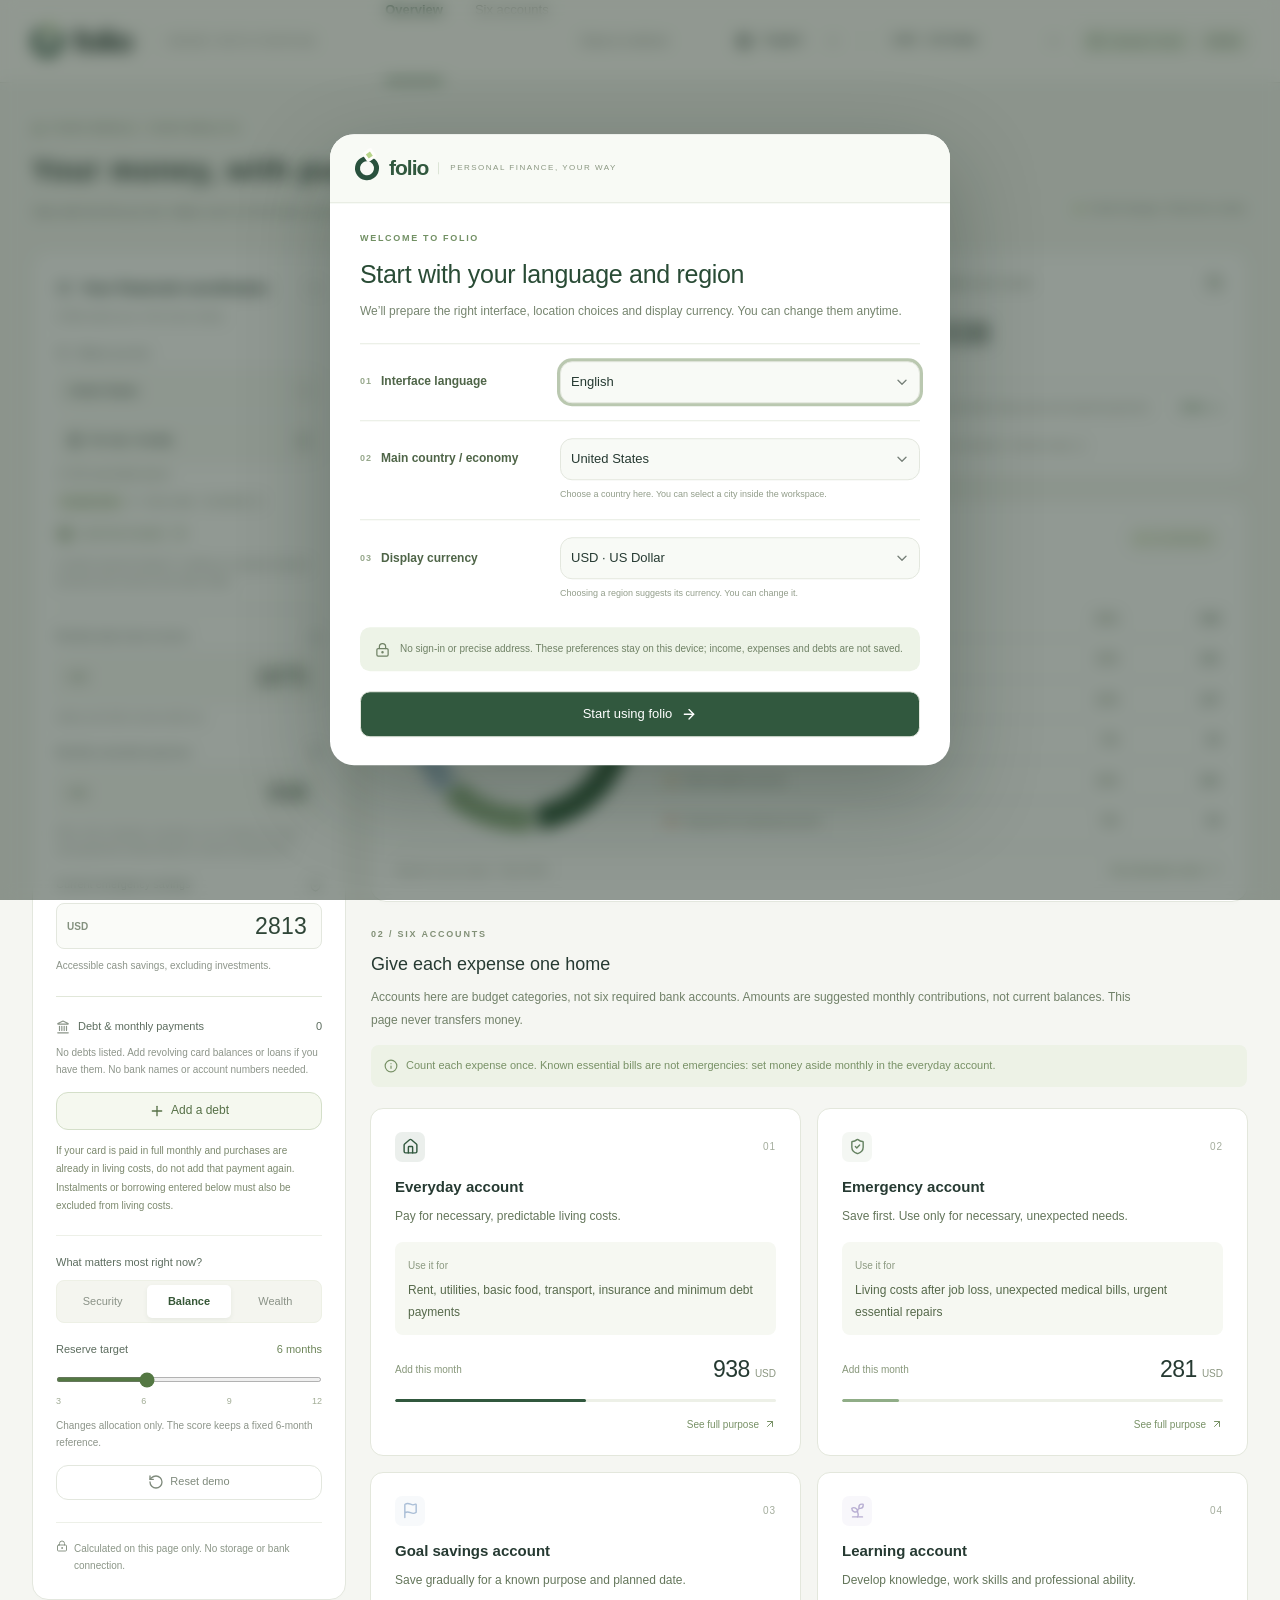
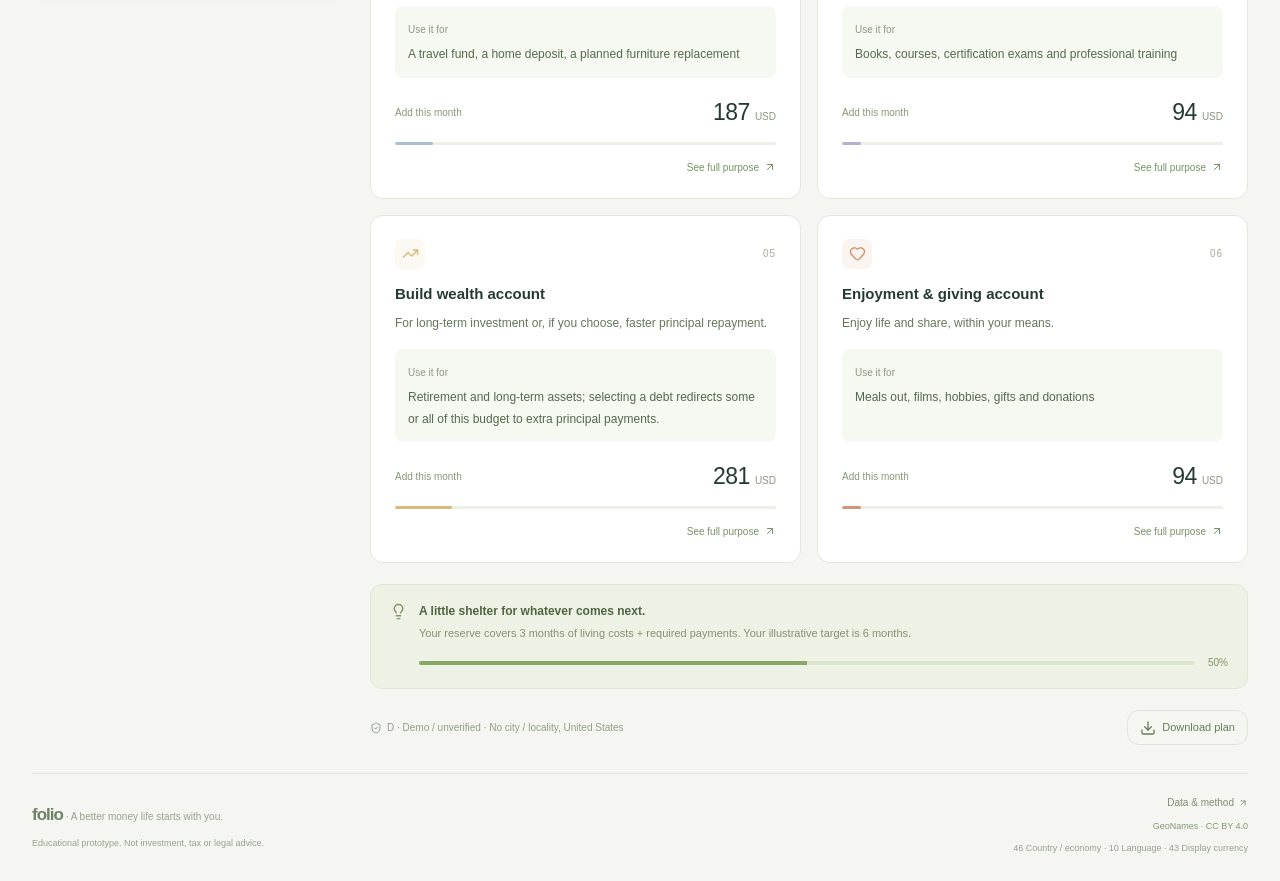
==== commit 44a02c1c: "Show localized currency names" ====
--- a/index.html
+++ b/index.html
@@ -1,2 +1,2 @@
-<!DOCTYPE html><html lang="zh-Hant"><head><meta charSet="utf-8"/><meta name="viewport" content="width=device-width, initial-scale=1"/><link rel="stylesheet" href="/_next/static/css/index.BnQ1eEa1.css" data-rsc-css-href="/_next/static/css/index.BnQ1eEa1.css" data-precedence="vite-rsc/importer-resources"/><link rel="modulepreload" fetchPriority="low" href="/_next/static/chunks/index-CTGhzLsM.js"/><script src="/_next/static/chunks/rolldown-runtime-C60lm6uB.js" type="module" async=""></script><script src="/_next/static/chunks/framework-D_rUT4EX.js" type="module" async=""></script><link rel="modulepreload" href="/_next/static/chunks/layout-segment-context-2_2BK0WG.js" crossorigin=""/><link rel="modulepreload" href="/_next/static/chunks/page-2BEOFURf.js" crossorigin=""/><title>folio — 全球個人理財</title><meta name="description" content="讓每一分錢，都有好去處。探索全球所在地、多語言與六個用途帳戶分配的互動原型。"/><meta property="og:title" content="folio — Your money, with purpose."/><meta property="og:description" content="A calmer way to plan your financial life. A global personal finance prototype."/><meta property="og:type" content="website"/><meta property="og:image" content="https://zaire4real.github.io/og.png"/><meta property="og:image:width" content="1729"/><meta property="og:image:height" content="910"/><meta property="og:image:alt" content="folio — Your money, with purpose."/><meta name="twitter:card" content="summary_large_image"/><meta name="twitter:title" content="folio — Your money, with purpose."/><meta name="twitter:description" content="A global personal finance prototype."/><meta name="twitter:image" content="https://zaire4real.github.io/og.png"/><link rel="icon" href="/favicon.svg"/><script>Object.assign(((self[Symbol.for("vinext.navigationRuntime")]??={bootstrap:{routeManifest:null},functions:{}}).bootstrap.rsc??={rsc:[]}),{params:{},nav:{"pathname":"/","searchParams":[]}})</script><link rel="modulepreload" href="/_next/static/chunks/index-CTGhzLsM.js" />
-</head><body><header class="app-header"><a href="#overview" class="brand" aria-label="folio"><span class="brand-mark" aria-hidden="true"></span><span class="brand-name">folio</span><span class="brand-line"></span><span class="brand-sub">MONEY WITH PURPOSE</span></a><nav class="nav" aria-label="財務總覽"><a class="active" href="#overview">財務總覽</a><a href="#allocation">六個帳戶</a><button>資料與方法</button></nav><div class="header-tools"><div class="language-control"><svg xmlns="http://www.w3.org/2000/svg" width="16" height="16" viewBox="0 0 24 24" fill="none" stroke="currentColor" stroke-width="2" stroke-linecap="round" stroke-linejoin="round" class="lucide lucide-earth" aria-hidden="true"><path d="M21.54 15H17a2 2 0 0 0-2 2v4.54"></path><path d="M7 3.34V5a3 3 0 0 0 3 3a2 2 0 0 1 2 2c0 1.1.9 2 2 2a2 2 0 0 0 2-2c0-1.1.9-2 2-2h3.17"></path><path d="M11 21.95V18a2 2 0 0 0-2-2a2 2 0 0 1-2-2v-1a2 2 0 0 0-2-2H2.05"></path><circle cx="12" cy="12" r="10"></circle></svg><div class="group/native-select relative w-fit has-[select:disabled]:opacity-50" data-slot="native-select-wrapper" data-size="default"><select data-slot="native-select" data-size="default" class="border-input placeholder:text-muted-foreground selection:bg-primary selection:text-primary-foreground dark:bg-input/30 dark:hover:bg-input/50 focus-visible:border-ring focus-visible:ring-ring/50 aria-invalid:ring-destructive/20 dark:aria-invalid:ring-destructive/40 aria-invalid:border-destructive dark:aria-invalid:border-destructive/50 h-8 w-full min-w-0 appearance-none rounded-lg border bg-transparent py-1 pr-8 pl-2.5 text-sm transition-colors select-none focus-visible:ring-3 aria-invalid:ring-3 data-[size=sm]:h-7 data-[size=sm]:rounded-[min(var(--radius-md),10px)] data-[size=sm]:py-0.5 outline-none disabled:pointer-events-none disabled:cursor-not-allowed" aria-label="語言"><option value="zh-TW" selected="">繁體中文</option><option value="zh-CN">简体中文</option><option value="en">English</option><option value="ja">日本語</option><option value="ko">한국어</option><option value="es">Español</option><option value="fr">Français</option><option value="de">Deutsch</option><option value="pt">Português</option><option value="ar">العربية</option></select><svg xmlns="http://www.w3.org/2000/svg" width="24" height="24" viewBox="0 0 24 24" fill="none" stroke="currentColor" stroke-width="2" stroke-linecap="round" stroke-linejoin="round" class="lucide lucide-chevron-down text-muted-foreground top-1/2 right-2.5 size-4 -translate-y-1/2 pointer-events-none absolute select-none" aria-hidden="true" data-slot="native-select-icon"><path d="m6 9 6 6 6-6"></path></svg></div></div><span class="header-divider"></span><div class="group/native-select relative w-fit has-[select:disabled]:opacity-50" data-slot="native-select-wrapper" data-size="default"><select data-slot="native-select" data-size="default" class="border-input placeholder:text-muted-foreground selection:bg-primary selection:text-primary-foreground dark:bg-input/30 dark:hover:bg-input/50 focus-visible:border-ring focus-visible:ring-ring/50 aria-invalid:ring-destructive/20 dark:aria-invalid:ring-destructive/40 aria-invalid:border-destructive dark:aria-invalid:border-destructive/50 h-8 w-full min-w-0 appearance-none rounded-lg border bg-transparent py-1 pr-8 pl-2.5 text-sm transition-colors select-none focus-visible:ring-3 aria-invalid:ring-3 data-[size=sm]:h-7 data-[size=sm]:rounded-[min(var(--radius-md),10px)] data-[size=sm]:py-0.5 outline-none disabled:pointer-events-none disabled:cursor-not-allowed" aria-label="顯示貨幣"><option selected="">TWD</option><option>USD</option><option>EUR</option><option>GBP</option><option>JPY</option><option>CNY</option><option>HKD</option><option>SGD</option><option>KRW</option><option>AUD</option><option>CAD</option><option>CHF</option><option>NZD</option><option>MYR</option><option>THB</option><option>VND</option><option>IDR</option><option>PHP</option><option>INR</option><option>PKR</option><option>BDT</option><option>AED</option><option>SAR</option><option>TRY</option><option>ILS</option><option>BRL</option><option>MXN</option><option>ARS</option><option>CLP</option><option>COP</option><option>PEN</option><option>ZAR</option><option>EGP</option><option>NGN</option><option>KES</option><option>MAD</option><option>SEK</option><option>NOK</option><option>DKK</option><option>PLN</option><option>HUF</option><option>CZK</option><option>RON</option></select><svg xmlns="http://www.w3.org/2000/svg" width="24" height="24" viewBox="0 0 24 24" fill="none" stroke="currentColor" stroke-width="2" stroke-linecap="round" stroke-linejoin="round" class="lucide lucide-chevron-down text-muted-foreground top-1/2 right-2.5 size-4 -translate-y-1/2 pointer-events-none absolute select-none" aria-hidden="true" data-slot="native-select-icon"><path d="m6 9 6 6 6-6"></path></svg></div><button class="welcome-reopen" aria-label="語言與地區"><svg xmlns="http://www.w3.org/2000/svg" width="13" height="13" viewBox="0 0 24 24" fill="none" stroke="currentColor" stroke-width="2" stroke-linecap="round" stroke-linejoin="round" class="lucide lucide-map-pin" aria-hidden="true"><path d="M20 10c0 4.993-5.539 10.193-7.399 11.799a1 1 0 0 1-1.202 0C9.539 20.193 4 14.993 4 10a8 8 0 0 1 16 0"></path><circle cx="12" cy="10" r="3"></circle></svg><span>語言與地區</span></button><span class="demo-badge">DEMO</span></div></header><main class="workspace" id="overview"><div class="intro"><div><div class="eyebrow"><svg xmlns="http://www.w3.org/2000/svg" width="12" height="12" viewBox="0 0 24 24" fill="none" stroke="currentColor" stroke-width="2" stroke-linecap="round" stroke-linejoin="round" class="lucide lucide-earth" aria-hidden="true"><path d="M21.54 15H17a2 2 0 0 0-2 2v4.54"></path><path d="M7 3.34V5a3 3 0 0 0 3 3a2 2 0 0 1 2 2c0 1.1.9 2 2 2a2 2 0 0 0 2-2c0-1.1.9-2 2-2h3.17"></path><path d="M11 21.95V18a2 2 0 0 0-2-2a2 2 0 0 1-2-2v-1a2 2 0 0 0-2-2H2.05"></path><circle cx="12" cy="12" r="10"></circle></svg> YOUR WORLD. YOUR WEALTH.</div><h1>讓每一分錢，都有好去處。</h1><p>從現在的生活出發，為理想的未來分配。你的全球個人理財工作台。</p></div><div class="intro-meta"><span class="live-dot"></span>隨你的生活，即時調整</div></div><a class="summary-mobile" href="#results"><div><span>Financial Health Score</span><strong>75<small> / 100</small></strong></div><div><span>每月可分配餘額</span><strong>$30,000</strong></div><svg xmlns="http://www.w3.org/2000/svg" width="18" height="18" viewBox="0 0 24 24" fill="none" stroke="currentColor" stroke-width="2" stroke-linecap="round" stroke-linejoin="round" class="lucide lucide-arrow-right" aria-hidden="true"><path d="M5 12h14"></path><path d="m12 5 7 7-7 7"></path></svg></a><div class="main-grid"><aside class="panel profile"><div class="panel-heading"><h2 class="heading-icon"><svg xmlns="http://www.w3.org/2000/svg" width="16" height="16" viewBox="0 0 24 24" fill="none" stroke="currentColor" stroke-width="2" stroke-linecap="round" stroke-linejoin="round" class="lucide lucide-sliders-horizontal" aria-hidden="true"><path d="M10 5H3"></path><path d="M12 19H3"></path><path d="M14 3v4"></path><path d="M16 17v4"></path><path d="M21 12h-9"></path><path d="M21 19h-5"></path><path d="M21 5h-7"></path><path d="M8 10v4"></path><path d="M8 12H3"></path></svg>你的財務座標</h2><span class="section-num">01</span></div><p class="profile-sub">一點關於你，讓每個數字更有意義。</p><div class="form-section"><div class="form-label"><span class="form-heading"><svg xmlns="http://www.w3.org/2000/svg" width="13" height="13" viewBox="0 0 24 24" fill="none" stroke="currentColor" stroke-width="2" stroke-linecap="round" stroke-linejoin="round" class="lucide lucide-map-pin" aria-hidden="true"><path d="M20 10c0 4.993-5.539 10.193-7.399 11.799a1 1 0 0 1-1.202 0C9.539 20.193 4 14.993 4 10a8 8 0 0 1 16 0"></path><circle cx="12" cy="10" r="3"></circle></svg>主要生活所在地</span></div><div class="location-grid"><div class="group/native-select relative w-fit has-[select:disabled]:opacity-50" data-slot="native-select-wrapper" data-size="default"><select data-slot="native-select" data-size="default" class="border-input placeholder:text-muted-foreground selection:bg-primary selection:text-primary-foreground dark:bg-input/30 dark:hover:bg-input/50 focus-visible:border-ring focus-visible:ring-ring/50 aria-invalid:ring-destructive/20 dark:aria-invalid:ring-destructive/40 aria-invalid:border-destructive dark:aria-invalid:border-destructive/50 h-8 w-full min-w-0 appearance-none rounded-lg border bg-transparent py-1 pr-8 pl-2.5 text-sm transition-colors select-none focus-visible:ring-3 aria-invalid:ring-3 data-[size=sm]:h-7 data-[size=sm]:rounded-[min(var(--radius-md),10px)] data-[size=sm]:py-0.5 outline-none disabled:pointer-events-none disabled:cursor-not-allowed" aria-label="國家／經濟體"><option value="TW" selected="">台灣</option><option value="CN">中國</option><option value="HK">中國香港特別行政區</option><option value="JP">日本</option><option value="KR">南韓</option><option value="SG">新加坡</option><option value="MY">馬來西亞</option><option value="TH">泰國</option><option value="VN">越南</option><option value="ID">印尼</option><option value="PH">菲律賓</option><option value="IN">印度</option><option value="PK">巴基斯坦</option><option value="BD">孟加拉</option><option value="US">美國</option><option value="CA">加拿大</option><option value="MX">墨西哥</option><option value="GB">英國</option><option value="FR">法國</option><option value="DE">德國</option><option value="ES">西班牙</option><option value="IT">義大利</option><option value="NL">荷蘭</option><option value="CH">瑞士</option><option value="SE">瑞典</option><option value="NO">挪威</option><option value="DK">丹麥</option><option value="FI">芬蘭</option><option value="PL">波蘭</option><option value="PT">葡萄牙</option><option value="AU">澳洲</option><option value="NZ">紐西蘭</option><option value="AE">阿拉伯聯合大公國</option><option value="SA">沙烏地阿拉伯</option><option value="TR">土耳其</option><option value="IL">以色列</option><option value="BR">巴西</option><option value="AR">阿根廷</option><option value="CL">智利</option><option value="CO">哥倫比亞</option><option value="PE">秘魯</option><option value="ZA">南非</option><option value="EG">埃及</option><option value="NG">奈及利亞</option><option value="KE">肯亞</option><option value="MA">摩洛哥</option></select><svg xmlns="http://www.w3.org/2000/svg" width="24" height="24" viewBox="0 0 24 24" fill="none" stroke="currentColor" stroke-width="2" stroke-linecap="round" stroke-linejoin="round" class="lucide lucide-chevron-down text-muted-foreground top-1/2 right-2.5 size-4 -translate-y-1/2 pointer-events-none absolute select-none" aria-hidden="true" data-slot="native-select-icon"><path d="m6 9 6 6 6-6"></path></svg></div><div class="city-picker"><button type="button" tabindex="0" data-slot="button" aria-haspopup="dialog" aria-label="選擇城市或地區" class="group/button inline-flex shrink-0 items-center justify-center rounded-lg border bg-clip-padding text-sm font-medium whitespace-nowrap transition-all outline-none select-none focus-visible:border-ring focus-visible:ring-3 focus-visible:ring-ring/50 active:not-aria-[haspopup]:translate-y-px disabled:pointer-events-none disabled:opacity-50 aria-invalid:border-destructive aria-invalid:ring-3 aria-invalid:ring-destructive/20 dark:aria-invalid:border-destructive/50 dark:aria-invalid:ring-destructive/40 [&amp;_svg]:pointer-events-none [&amp;_svg]:shrink-0 [&amp;_svg:not([class*=&#x27;size-&#x27;])]:size-4 border-border bg-background hover:bg-muted hover:text-foreground aria-expanded:bg-muted aria-expanded:text-foreground dark:border-input dark:bg-input/30 dark:hover:bg-input/50 h-8 gap-1.5 px-2.5 has-data-[icon=inline-end]:pr-2 has-data-[icon=inline-start]:pl-2 city-trigger"><svg xmlns="http://www.w3.org/2000/svg" width="13" height="13" viewBox="0 0 24 24" fill="none" stroke="currentColor" stroke-width="2" stroke-linecap="round" stroke-linejoin="round" class="lucide lucide-map-pin" aria-hidden="true"><path d="M20 10c0 4.993-5.539 10.193-7.399 11.799a1 1 0 0 1-1.202 0C9.539 20.193 4 14.993 4 10a8 8 0 0 1 16 0"></path><circle cx="12" cy="10" r="3"></circle></svg><span>台北市</span><svg xmlns="http://www.w3.org/2000/svg" width="13" height="13" viewBox="0 0 24 24" fill="none" stroke="currentColor" stroke-width="2" stroke-linecap="round" stroke-linejoin="round" class="lucide lucide-chevrons-up-down" aria-hidden="true"><path d="m7 15 5 5 5-5"></path><path d="m7 9 5-5 5 5"></path></svg></button><p class="catalogue-count">89 筆可搜尋地名</p></div></div><button class="precision-inline precision-button"><span class="mini-tag">已選地名</span><span>D · <!-- -->示範資料 · 尚未驗證</span><svg xmlns="http://www.w3.org/2000/svg" width="11" height="11" viewBox="0 0 24 24" fill="none" stroke="currentColor" stroke-width="2" stroke-linecap="round" stroke-linejoin="round" class="lucide lucide-info" aria-hidden="true"><circle cx="12" cy="12" r="10"></circle><path d="M12 16v-4"></path><path d="M12 8h.01"></path></svg></button><button type="button" tabindex="0" data-slot="button" class="group/button inline-flex shrink-0 items-center justify-center rounded-lg border border-transparent bg-clip-padding text-sm font-medium whitespace-nowrap transition-all outline-none select-none focus-visible:border-ring focus-visible:ring-3 focus-visible:ring-ring/50 active:not-aria-[haspopup]:translate-y-px disabled:pointer-events-none disabled:opacity-50 aria-invalid:border-destructive aria-invalid:ring-3 aria-invalid:ring-destructive/20 dark:aria-invalid:border-destructive/50 dark:aria-invalid:ring-destructive/40 [&amp;_svg]:pointer-events-none [&amp;_svg]:shrink-0 [&amp;_svg:not([class*=&#x27;size-&#x27;])]:size-4 hover:bg-muted hover:text-foreground aria-expanded:bg-muted aria-expanded:text-foreground dark:hover:bg-muted/50 h-8 gap-1.5 px-2.5 has-data-[icon=inline-end]:pr-2 has-data-[icon=inline-start]:pl-2 local-example-button"><svg xmlns="http://www.w3.org/2000/svg" width="12" height="12" viewBox="0 0 24 24" fill="none" stroke="currentColor" stroke-width="2" stroke-linecap="round" stroke-linejoin="round" class="lucide lucide-earth" aria-hidden="true"><path d="M21.54 15H17a2 2 0 0 0-2 2v4.54"></path><path d="M7 3.34V5a3 3 0 0 0 3 3a2 2 0 0 1 2 2c0 1.1.9 2 2 2a2 2 0 0 0 2-2c0-1.1.9-2 2-2h3.17"></path><path d="M11 21.95V18a2 2 0 0 0-2-2a2 2 0 0 1-2-2v-1a2 2 0 0 0-2-2H2.05"></path><circle cx="12" cy="12" r="10"></circle></svg>套用當地示範<svg xmlns="http://www.w3.org/2000/svg" width="12" height="12" viewBox="0 0 24 24" fill="none" stroke="currentColor" stroke-width="2" stroke-linecap="round" stroke-linejoin="round" class="lucide lucide-arrow-up-right" aria-hidden="true"><path d="M7 7h10v10"></path><path d="M7 17 17 7"></path></svg></button><p class="field-note">所在地不改動收支。套用示範會替換金額、貨幣，並清空負債。</p></div><div class="form-line"></div><div class="form-section"><label class="form-label" for="income">每月稅後收入<svg xmlns="http://www.w3.org/2000/svg" width="13" height="13" viewBox="0 0 24 24" fill="none" stroke="currentColor" stroke-width="2" stroke-linecap="round" stroke-linejoin="round" class="lucide lucide-info" aria-hidden="true"><circle cx="12" cy="12" r="10"></circle><path d="M12 16v-4"></path><path d="M12 8h.01"></path></svg></label><div class="field-money"><span>TWD</span><input id="income" type="text" data-slot="input" inputMode="decimal" autoComplete="off" aria-invalid="false" aria-describedby="income-note" class="h-8 w-full min-w-0 rounded-lg border border-input bg-transparent px-2.5 py-1 text-base transition-colors outline-none file:inline-flex file:h-6 file:border-0 file:bg-transparent file:text-sm file:font-medium file:text-foreground placeholder:text-muted-foreground focus-visible:border-ring focus-visible:ring-3 focus-visible:ring-ring/50 disabled:pointer-events-none disabled:cursor-not-allowed disabled:bg-input/50 disabled:opacity-50 aria-invalid:border-destructive aria-invalid:ring-3 aria-invalid:ring-destructive/20 md:text-sm dark:bg-input/30 dark:disabled:bg-input/80 dark:aria-invalid:border-destructive/50 dark:aria-invalid:ring-destructive/40" value="60000"/></div><p class="field-note" id="income-note">實際到手的收入，包含薪資及其他收入。</p></div><div class="form-section"><label class="form-label" for="expense">每月基本支出<svg xmlns="http://www.w3.org/2000/svg" width="13" height="13" viewBox="0 0 24 24" fill="none" stroke="currentColor" stroke-width="2" stroke-linecap="round" stroke-linejoin="round" class="lucide lucide-info" aria-hidden="true"><circle cx="12" cy="12" r="10"></circle><path d="M12 16v-4"></path><path d="M12 8h.01"></path></svg></label><div class="field-money"><span>TWD</span><input id="expense" type="text" data-slot="input" inputMode="decimal" autoComplete="off" aria-invalid="false" aria-describedby="expense-note" class="h-8 w-full min-w-0 rounded-lg border border-input bg-transparent px-2.5 py-1 text-base transition-colors outline-none file:inline-flex file:h-6 file:border-0 file:bg-transparent file:text-sm file:font-medium file:text-foreground placeholder:text-muted-foreground focus-visible:border-ring focus-visible:ring-3 focus-visible:ring-ring/50 disabled:pointer-events-none disabled:cursor-not-allowed disabled:bg-input/50 disabled:opacity-50 aria-invalid:border-destructive aria-invalid:ring-3 aria-invalid:ring-destructive/20 md:text-sm dark:bg-input/30 dark:disabled:bg-input/80 dark:aria-invalid:border-destructive/50 dark:aria-invalid:ring-destructive/40" value="30000"/></div><p class="field-note" id="expense-note">房租、飲食、交通、保險等。下方另填的貸款／卡債還款，請從這裡扣除，避免重複。</p></div><div class="form-section"><label class="form-label" for="savings">目前安全儲備<svg xmlns="http://www.w3.org/2000/svg" width="13" height="13" viewBox="0 0 24 24" fill="none" stroke="currentColor" stroke-width="2" stroke-linecap="round" stroke-linejoin="round" class="lucide lucide-shield-check" aria-hidden="true"><path d="M20 13c0 5-3.5 7.5-7.66 8.95a1 1 0 0 1-.67-.01C7.5 20.5 4 18 4 13V6a1 1 0 0 1 1-1c2 0 4.5-1.2 6.24-2.72a1.17 1.17 0 0 1 1.52 0C14.51 3.81 17 5 19 5a1 1 0 0 1 1 1z"></path><path d="m9 12 2 2 4-4"></path></svg></label><div class="field-money"><span>TWD</span><input id="savings" type="text" data-slot="input" inputMode="decimal" autoComplete="off" aria-invalid="false" aria-describedby="savings-note" class="h-8 w-full min-w-0 rounded-lg border border-input bg-transparent px-2.5 py-1 text-base transition-colors outline-none file:inline-flex file:h-6 file:border-0 file:bg-transparent file:text-sm file:font-medium file:text-foreground placeholder:text-muted-foreground focus-visible:border-ring focus-visible:ring-3 focus-visible:ring-ring/50 disabled:pointer-events-none disabled:cursor-not-allowed disabled:bg-input/50 disabled:opacity-50 aria-invalid:border-destructive aria-invalid:ring-3 aria-invalid:ring-destructive/20 md:text-sm dark:bg-input/30 dark:disabled:bg-input/80 dark:aria-invalid:border-destructive/50 dark:aria-invalid:ring-destructive/40" value="90000"/></div><p class="field-note" id="savings-note">可隨時動用的存款，不含投資。</p></div><section class="debt-inputs" aria-labelledby="debt-title"><h3 class="form-label" id="debt-title"><span class="form-heading"><svg xmlns="http://www.w3.org/2000/svg" width="14" height="14" viewBox="0 0 24 24" fill="none" stroke="currentColor" stroke-width="2" stroke-linecap="round" stroke-linejoin="round" class="lucide lucide-landmark" aria-hidden="true"><path d="M10 18v-7"></path><path d="M11.119 2.205a2 2 0 0 1 1.762 0l7.84 3.846A.5.5 0 0 1 20.5 7h-17a.5.5 0 0 1-.22-.949z"></path><path d="M14 18v-7"></path><path d="M18 18v-7"></path><path d="M3 22h18"></path><path d="M6 18v-7"></path></svg>負債與每月還款</span><span>0</span></h3><p class="field-note">目前未列負債。若有循環卡債或貸款，請新增；不需要銀行名稱或帳號。</p><button type="button" tabindex="0" data-slot="button" class="group/button inline-flex shrink-0 items-center justify-center rounded-lg border bg-clip-padding text-sm font-medium whitespace-nowrap transition-all outline-none select-none focus-visible:border-ring focus-visible:ring-3 focus-visible:ring-ring/50 active:not-aria-[haspopup]:translate-y-px disabled:pointer-events-none disabled:opacity-50 aria-invalid:border-destructive aria-invalid:ring-3 aria-invalid:ring-destructive/20 dark:aria-invalid:border-destructive/50 dark:aria-invalid:ring-destructive/40 [&amp;_svg]:pointer-events-none [&amp;_svg]:shrink-0 [&amp;_svg:not([class*=&#x27;size-&#x27;])]:size-4 border-border bg-background hover:bg-muted hover:text-foreground aria-expanded:bg-muted aria-expanded:text-foreground dark:border-input dark:bg-input/30 dark:hover:bg-input/50 h-8 gap-1.5 px-2.5 has-data-[icon=inline-end]:pr-2 has-data-[icon=inline-start]:pl-2 add-debt"><svg xmlns="http://www.w3.org/2000/svg" width="14" height="14" viewBox="0 0 24 24" fill="none" stroke="currentColor" stroke-width="2" stroke-linecap="round" stroke-linejoin="round" class="lucide lucide-plus" aria-hidden="true"><path d="M5 12h14"></path><path d="M12 5v14"></path></svg>新增一筆負債</button><p class="debt-card-rule">信用卡每月全額繳清、且消費已列在生活費中，就不再新增同一筆還款。若分期或借款要在下方列還款，生活費也不要重複計入。</p></section><div class="form-line"></div><div class="form-section"><span class="form-label">此刻，你更在意什麼？</span><div class="strategy" role="group" aria-label="此刻，你更在意什麼？"><button aria-pressed="false" class="">安心優先</button><button aria-pressed="true" class="selected">平衡生活</button><button aria-pressed="false" class="">累積財富</button></div></div><div class="form-section reserve-target"><label class="form-label" for="target">安全儲備目標<!-- --> <strong>6<!-- --> <!-- -->個月</strong></label><input id="target" type="range" min="3" max="12" step="1" aria-describedby="target-note" value="6"/><div class="range-labels"><span>3</span><span>6</span><span>9</span><span>12</span></div><p class="field-note" id="target-note">此目標只調整分配，不改變健康分數的 6 個月評分基準。</p></div><button type="button" tabindex="0" data-slot="button" class="group/button inline-flex shrink-0 items-center justify-center rounded-lg border border-transparent bg-clip-padding text-sm font-medium whitespace-nowrap transition-all outline-none select-none focus-visible:border-ring focus-visible:ring-3 focus-visible:ring-ring/50 active:not-aria-[haspopup]:translate-y-px disabled:pointer-events-none disabled:opacity-50 aria-invalid:border-destructive aria-invalid:ring-3 aria-invalid:ring-destructive/20 dark:aria-invalid:border-destructive/50 dark:aria-invalid:ring-destructive/40 [&amp;_svg]:pointer-events-none [&amp;_svg]:shrink-0 [&amp;_svg:not([class*=&#x27;size-&#x27;])]:size-4 hover:bg-muted hover:text-foreground aria-expanded:bg-muted aria-expanded:text-foreground dark:hover:bg-muted/50 h-8 gap-1.5 px-2.5 has-data-[icon=inline-end]:pr-2 has-data-[icon=inline-start]:pl-2 reset-button"><svg xmlns="http://www.w3.org/2000/svg" width="12" height="12" viewBox="0 0 24 24" fill="none" stroke="currentColor" stroke-width="2" stroke-linecap="round" stroke-linejoin="round" class="lucide lucide-rotate-ccw" aria-hidden="true"><path d="M3 12a9 9 0 1 0 9-9 9.75 9.75 0 0 0-6.74 2.74L3 8"></path><path d="M3 3v5h5"></path></svg>還原示範設定</button><div class="profile-bottom"><svg xmlns="http://www.w3.org/2000/svg" width="12" height="12" viewBox="0 0 24 24" fill="none" stroke="currentColor" stroke-width="2" stroke-linecap="round" stroke-linejoin="round" class="lucide lucide-lock-keyhole" aria-hidden="true"><circle cx="12" cy="16" r="1"></circle><rect x="3" y="10" width="18" height="12" rx="2"></rect><path d="M7 10V7a5 5 0 0 1 10 0v3"></path></svg>收支僅在本頁運算，不儲存、不連接銀行。</div></aside><div class="results" id="results"><div class="summary-grid"><section class="health-card"><div class="health-top"><span>Financial Health Score</span><button aria-label="健康分數怎麼算？"><svg xmlns="http://www.w3.org/2000/svg" width="14" height="14" viewBox="0 0 24 24" fill="none" stroke="currentColor" stroke-width="2" stroke-linecap="round" stroke-linejoin="round" class="lucide lucide-info" aria-hidden="true"><circle cx="12" cy="12" r="10"></circle><path d="M12 16v-4"></path><path d="M12 8h.01"></path></svg></button></div><div class="health-body"><div class="score-gauge" role="img" aria-label="Financial Health Score: 75/100"><svg viewBox="0 0 126 126" aria-hidden="true"><circle cx="63" cy="63" r="54" fill="none" stroke="#ffffff18" stroke-width="6"></circle><circle cx="63" cy="63" r="54" fill="none" stroke="#c8e397" stroke-width="6" stroke-dasharray="339.292" stroke-dashoffset="84.823" stroke-linecap="round" style="transition:stroke-dashoffset .5s ease"></circle></svg><div class="score-center"><strong data-testid="health-score">75</strong><span>/ 100</span></div></div><div class="health-copy"><span class="status-tag"><svg xmlns="http://www.w3.org/2000/svg" width="11" height="11" viewBox="0 0 24 24" fill="none" stroke="currentColor" stroke-width="2" stroke-linecap="round" stroke-linejoin="round" class="lucide lucide-check" aria-hidden="true"><path d="M20 6 9 17l-5-5"></path></svg>穩健前進</span><h3>你的未來，正在發芽。</h3><p>保持收支餘裕，持續累積安全儲備。</p></div></div><div class="score-disclaimer">D · 示範／未驗證<!-- --> <span>·</span> <!-- -->已含必繳還款；本金、利率與逾期另看</div></section><section class="panel surplus-card"><div class="summary-title"><span>每月可分配餘額</span><svg xmlns="http://www.w3.org/2000/svg" width="16" height="16" viewBox="0 0 24 24" fill="none" stroke="currentColor" stroke-width="2" stroke-linecap="round" stroke-linejoin="round" class="lucide lucide-wallet" aria-hidden="true"><path d="M19 7V4a1 1 0 0 0-1-1H5a2 2 0 0 0 0 4h15a1 1 0 0 1 1 1v4h-3a2 2 0 0 0 0 4h3a1 1 0 0 0 1-1v-2a1 1 0 0 0-1-1"></path><path d="M3 5v14a2 2 0 0 0 2 2h15a1 1 0 0 0 1-1v-4"></path></svg></div><div class="surplus-value"><small>$</small><span data-testid="surplus">30,000</span></div><div class="surplus-foot"><span>扣除生活費與必繳還款後的占比</span><strong>50<!-- -->% <svg xmlns="http://www.w3.org/2000/svg" width="12" height="12" viewBox="0 0 24 24" fill="none" stroke="currentColor" stroke-width="2" stroke-linecap="round" stroke-linejoin="round" class="lucide lucide-arrow-up-right" aria-hidden="true" style="display:inline"><path d="M7 7h10v10"></path><path d="M7 17 17 7"></path></svg></strong></div><button class="currency-notice">示範換算 · 非即時匯率<!-- --> <svg xmlns="http://www.w3.org/2000/svg" width="10" height="10" viewBox="0 0 24 24" fill="none" stroke="currentColor" stroke-width="2" stroke-linecap="round" stroke-linejoin="round" class="lucide lucide-info" aria-hidden="true"><circle cx="12" cy="12" r="10"></circle><path d="M12 16v-4"></path><path d="M12 8h.01"></path></svg></button></section></div><section id="allocation" class="panel allocation"><div class="panel-heading"><h2>六個帳戶，六種清楚的用途。</h2><span class="pill"><span class="live-dot"></span>動態分配</span></div><p class="allocation-sub">每一份收入，都在照顧現在與未來的你。</p><div class="allocation-layout"><div class="donut-wrap"><div data-slot="chart" data-chart="chart-_R_lkj9i_" class="flex aspect-video justify-center text-xs [&amp;_.recharts-cartesian-axis-tick_text]:fill-muted-foreground [&amp;_.recharts-cartesian-grid_line[stroke=&#x27;#ccc&#x27;]]:stroke-border/50 [&amp;_.recharts-curve.recharts-tooltip-cursor]:stroke-border [&amp;_.recharts-dot[stroke=&#x27;#fff&#x27;]]:stroke-transparent [&amp;_.recharts-layer]:outline-hidden [&amp;_.recharts-polar-grid_[stroke=&#x27;#ccc&#x27;]]:stroke-border [&amp;_.recharts-radial-bar-background-sector]:fill-muted [&amp;_.recharts-rectangle.recharts-tooltip-cursor]:fill-muted [&amp;_.recharts-reference-line_[stroke=&#x27;#ccc&#x27;]]:stroke-border [&amp;_.recharts-sector]:outline-hidden [&amp;_.recharts-sector[stroke=&#x27;#fff&#x27;]]:stroke-transparent [&amp;_.recharts-surface]:outline-hidden donut-chart"><div class="recharts-responsive-container" style="width:100%;height:100%;min-width:0"><div style="width:0;height:0;overflow:visible"><div width="320" height="200" class="recharts-wrapper" style="position:relative;cursor:default;width:320px;height:200px"></div></div></div></div><div class="donut-center"><span>每月放入金額</span><strong>60,000</strong><small>TWD<!-- --> / <!-- -->月</small></div></div><div class="legend"><button class="legend-row" aria-label="日常生活帳戶: $30,000"><span class="legend-name"><i class="legend-dot" style="background:#31583e"></i>日常生活帳戶</span><span class="legend-percent">50<!-- -->%</span><span class="legend-value">30,000</span></button><button class="legend-row" aria-label="緊急備用帳戶: $9,000"><span class="legend-name"><i class="legend-dot" style="background:#90ad87"></i>緊急備用帳戶</span><span class="legend-percent">15<!-- -->%</span><span class="legend-value">9,000</span></button><button class="legend-row" aria-label="目標儲蓄帳戶: $6,000"><span class="legend-name"><i class="legend-dot" style="background:#aabed6"></i>目標儲蓄帳戶</span><span class="legend-percent">10<!-- -->%</span><span class="legend-value">6,000</span></button><button class="legend-row" aria-label="學習成長帳戶: $3,000"><span class="legend-name"><i class="legend-dot" style="background:#b8aed2"></i>學習成長帳戶</span><span class="legend-percent">5<!-- -->%</span><span class="legend-value">3,000</span></button><button class="legend-row" aria-label="財富累積帳戶: $9,000"><span class="legend-name"><i class="legend-dot" style="background:#ddb979"></i>財富累積帳戶</span><span class="legend-percent">15<!-- -->%</span><span class="legend-value">9,000</span></button><button class="legend-row" aria-label="自由享用與給予帳戶: $3,000"><span class="legend-name"><i class="legend-dot" style="background:#d79475"></i>自由享用與給予帳戶</span><span class="legend-percent">5<!-- -->%</span><span class="legend-value">3,000</span></button></div></div><div class="allocation-footer"><span>依實際收支計算 · 合計 100%</span><button>了解分配邏輯<svg xmlns="http://www.w3.org/2000/svg" width="12" height="12" viewBox="0 0 24 24" fill="none" stroke="currentColor" stroke-width="2" stroke-linecap="round" stroke-linejoin="round" class="lucide lucide-arrow-up-right" aria-hidden="true"><path d="M7 7h10v10"></path><path d="M7 17 17 7"></path></svg></button></div></section><section class="accounts-intro"><div class="eyebrow">02 / <!-- -->六個帳戶</div><h2>把每筆錢的用途分清楚</h2><p>這裡的帳戶是「用途分類」，不必真的開六個銀行帳戶。金額是每月建議放入的錢，不是現有餘額；本頁不會替你轉帳。</p><div class="account-rule"><svg xmlns="http://www.w3.org/2000/svg" width="14" height="14" viewBox="0 0 24 24" fill="none" stroke="currentColor" stroke-width="2" stroke-linecap="round" stroke-linejoin="round" class="lucide lucide-info" aria-hidden="true"><circle cx="12" cy="12" r="10"></circle><path d="M12 16v-4"></path><path d="M12 8h.01"></path></svg><span>同一筆支出只歸一個帳戶，不重複計算。已知會到期的必要帳單不是緊急事故；可在日常生活帳戶按月預留。</span></div></section><div class="bucket-grid account-grid"><button class="bucket-card"><div class="bucket-top"><span class="bucket-icon" style="background:#31583e19;color:#31583e"><svg xmlns="http://www.w3.org/2000/svg" width="17" height="17" viewBox="0 0 24 24" fill="none" stroke="currentColor" stroke-width="2" stroke-linecap="round" stroke-linejoin="round" class="lucide lucide-house" aria-hidden="true"><path d="M15 21v-8a1 1 0 0 0-1-1h-4a1 1 0 0 0-1 1v8"></path><path d="M3 10a2 2 0 0 1 .709-1.528l7-6a2 2 0 0 1 2.582 0l7 6A2 2 0 0 1 21 10v9a2 2 0 0 1-2 2H5a2 2 0 0 1-2-2z"></path></svg></span><span class="bucket-number">0<!-- -->1</span></div><h3>日常生活帳戶</h3><p class="account-purpose">支付每月必要、可預期的生活費。</p><div class="account-examples"><span>可以用在</span><p>房租、水電、基本飲食、交通、保險與最低還款</p></div><div class="account-monthly"><span>本月放入</span><div class="bucket-amount">30,000<small>TWD</small></div></div><div class="bucket-meter"><span style="width:50%;background:#31583e"></span></div><span class="account-details-link">查看完整用途<svg xmlns="http://www.w3.org/2000/svg" width="12" height="12" viewBox="0 0 24 24" fill="none" stroke="currentColor" stroke-width="2" stroke-linecap="round" stroke-linejoin="round" class="lucide lucide-arrow-up-right" aria-hidden="true"><path d="M7 7h10v10"></path><path d="M7 17 17 7"></path></svg></span></button><button class="bucket-card"><div class="bucket-top"><span class="bucket-icon" style="background:#90ad8719;color:#658261"><svg xmlns="http://www.w3.org/2000/svg" width="17" height="17" viewBox="0 0 24 24" fill="none" stroke="currentColor" stroke-width="2" stroke-linecap="round" stroke-linejoin="round" class="lucide lucide-shield-check" aria-hidden="true"><path d="M20 13c0 5-3.5 7.5-7.66 8.95a1 1 0 0 1-.67-.01C7.5 20.5 4 18 4 13V6a1 1 0 0 1 1-1c2 0 4.5-1.2 6.24-2.72a1.17 1.17 0 0 1 1.52 0C14.51 3.81 17 5 19 5a1 1 0 0 1 1 1z"></path><path d="m9 12 2 2 4-4"></path></svg></span><span class="bucket-number">0<!-- -->2</span></div><h3>緊急備用帳戶</h3><p class="account-purpose">先存起來，只處理突發且必要的資金需求。</p><div class="account-examples"><span>可以用在</span><p>失業期間生活費、突發醫療、必要設備緊急維修</p></div><div class="account-monthly"><span>本月放入</span><div class="bucket-amount">9,000<small>TWD</small></div></div><div class="bucket-meter"><span style="width:15%;background:#90ad87"></span></div><span class="account-details-link">查看完整用途<svg xmlns="http://www.w3.org/2000/svg" width="12" height="12" viewBox="0 0 24 24" fill="none" stroke="currentColor" stroke-width="2" stroke-linecap="round" stroke-linejoin="round" class="lucide lucide-arrow-up-right" aria-hidden="true"><path d="M7 7h10v10"></path><path d="M7 17 17 7"></path></svg></span></button><button class="bucket-card"><div class="bucket-top"><span class="bucket-icon" style="background:#aabed619;color:#aabed6"><svg xmlns="http://www.w3.org/2000/svg" width="17" height="17" viewBox="0 0 24 24" fill="none" stroke="currentColor" stroke-width="2" stroke-linecap="round" stroke-linejoin="round" class="lucide lucide-flag" aria-hidden="true"><path d="M4 22V4a1 1 0 0 1 .4-.8A6 6 0 0 1 8 2c3 0 5 2 7.333 2q2 0 3.067-.8A1 1 0 0 1 20 4v10a1 1 0 0 1-.4.8A6 6 0 0 1 16 16c-3 0-5-2-8-2a6 6 0 0 0-4 1.528"></path></svg></span><span class="bucket-number">0<!-- -->3</span></div><h3>目標儲蓄帳戶</h3><p class="account-purpose">為已知用途與時間的大筆支出，分月存錢。</p><div class="account-examples"><span>可以用在</span><p>旅行基金、購屋頭期款、計畫中的家具更換</p></div><div class="account-monthly"><span>本月放入</span><div class="bucket-amount">6,000<small>TWD</small></div></div><div class="bucket-meter"><span style="width:10%;background:#aabed6"></span></div><span class="account-details-link">查看完整用途<svg xmlns="http://www.w3.org/2000/svg" width="12" height="12" viewBox="0 0 24 24" fill="none" stroke="currentColor" stroke-width="2" stroke-linecap="round" stroke-linejoin="round" class="lucide lucide-arrow-up-right" aria-hidden="true"><path d="M7 7h10v10"></path><path d="M7 17 17 7"></path></svg></span></button><button class="bucket-card"><div class="bucket-top"><span class="bucket-icon" style="background:#b8aed219;color:#b8aed2"><svg xmlns="http://www.w3.org/2000/svg" width="17" height="17" viewBox="0 0 24 24" fill="none" stroke="currentColor" stroke-width="2" stroke-linecap="round" stroke-linejoin="round" class="lucide lucide-sprout" aria-hidden="true"><path d="M14 9.536V7a4 4 0 0 1 4-4h1.5a.5.5 0 0 1 .5.5V5a4 4 0 0 1-4 4 4 4 0 0 0-4 4c0 2 1 3 1 5a5 5 0 0 1-1 3"></path><path d="M4 9a5 5 0 0 1 8 4 5 5 0 0 1-8-4"></path><path d="M5 21h14"></path></svg></span><span class="bucket-number">0<!-- -->4</span></div><h3>學習成長帳戶</h3><p class="account-purpose">花在提升知識、工作技能與專業能力。</p><div class="account-examples"><span>可以用在</span><p>書籍、線上課程、證照考試、專業訓練</p></div><div class="account-monthly"><span>本月放入</span><div class="bucket-amount">3,000<small>TWD</small></div></div><div class="bucket-meter"><span style="width:5%;background:#b8aed2"></span></div><span class="account-details-link">查看完整用途<svg xmlns="http://www.w3.org/2000/svg" width="12" height="12" viewBox="0 0 24 24" fill="none" stroke="currentColor" stroke-width="2" stroke-linecap="round" stroke-linejoin="round" class="lucide lucide-arrow-up-right" aria-hidden="true"><path d="M7 7h10v10"></path><path d="M7 17 17 7"></path></svg></span></button><button class="bucket-card"><div class="bucket-top"><span class="bucket-icon" style="background:#ddb97919;color:#ddb979"><svg xmlns="http://www.w3.org/2000/svg" width="17" height="17" viewBox="0 0 24 24" fill="none" stroke="currentColor" stroke-width="2" stroke-linecap="round" stroke-linejoin="round" class="lucide lucide-trending-up" aria-hidden="true"><path d="M16 7h6v6"></path><path d="m22 7-8.5 8.5-5-5L2 17"></path></svg></span><span class="bucket-number">0<!-- -->5</span></div><h3>財富累積帳戶</h3><p class="account-purpose">用於長期投資，或依你的選擇加速償還本金。</p><div class="account-examples"><span>可以用在</span><p>退休與長期資產；選定一筆負債時，部分或全部預算改用於額外還本金。</p></div><div class="account-monthly"><span>本月放入</span><div class="bucket-amount">9,000<small>TWD</small></div></div><div class="bucket-meter"><span style="width:15%;background:#ddb979"></span></div><span class="account-details-link">查看完整用途<svg xmlns="http://www.w3.org/2000/svg" width="12" height="12" viewBox="0 0 24 24" fill="none" stroke="currentColor" stroke-width="2" stroke-linecap="round" stroke-linejoin="round" class="lucide lucide-arrow-up-right" aria-hidden="true"><path d="M7 7h10v10"></path><path d="M7 17 17 7"></path></svg></span></button><button class="bucket-card"><div class="bucket-top"><span class="bucket-icon" style="background:#d7947519;color:#d79475"><svg xmlns="http://www.w3.org/2000/svg" width="17" height="17" viewBox="0 0 24 24" fill="none" stroke="currentColor" stroke-width="2" stroke-linecap="round" stroke-linejoin="round" class="lucide lucide-heart" aria-hidden="true"><path d="M2 9.5a5.5 5.5 0 0 1 9.591-3.676.56.56 0 0 0 .818 0A5.49 5.49 0 0 1 22 9.5c0 2.29-1.5 4-3 5.5l-5.492 5.313a2 2 0 0 1-3 .019L5 15c-1.5-1.5-3-3.2-3-5.5"></path></svg></span><span class="bucket-number">0<!-- -->6</span></div><h3>自由享用與給予帳戶</h3><p class="account-purpose">在預算內，讓生活有樂趣，也能分享。</p><div class="account-examples"><span>可以用在</span><p>聚餐、電影、興趣、禮物、捐贈</p></div><div class="account-monthly"><span>本月放入</span><div class="bucket-amount">3,000<small>TWD</small></div></div><div class="bucket-meter"><span style="width:5%;background:#d79475"></span></div><span class="account-details-link">查看完整用途<svg xmlns="http://www.w3.org/2000/svg" width="12" height="12" viewBox="0 0 24 24" fill="none" stroke="currentColor" stroke-width="2" stroke-linecap="round" stroke-linejoin="round" class="lucide lucide-arrow-up-right" aria-hidden="true"><path d="M7 7h10v10"></path><path d="M7 17 17 7"></path></svg></span></button></div><div class="insight"><svg xmlns="http://www.w3.org/2000/svg" width="17" height="17" viewBox="0 0 24 24" fill="none" stroke="currentColor" stroke-width="2" stroke-linecap="round" stroke-linejoin="round" class="lucide lucide-lightbulb" aria-hidden="true"><path d="M15 14c.2-1 .7-1.7 1.5-2.5 1-.9 1.5-2.2 1.5-3.5A6 6 0 0 0 6 8c0 1 .2 2.2 1.5 3.5.7.7 1.3 1.5 1.5 2.5"></path><path d="M9 18h6"></path><path d="M10 22h4"></path></svg><div><strong>先替生活撐起一把傘。</strong><p>目前備用金可支應 3 個月「生活費＋必繳還款」。你的示範目標為 6 個月。</p><div class="insight-progress"><div data-progressing="" aria-valuemax="100" aria-valuemin="0" aria-valuenow="50" aria-valuetext="50%" role="progressbar" data-slot="progress" aria-label="安全儲備目標" class="flex flex-wrap gap-3"><div data-progressing="" data-slot="progress-track" class="bg-muted h-1 rounded-full relative flex w-full items-center overflow-x-hidden"><div data-progressing="" style="inset-inline-start:0;height:inherit;width:50%" data-slot="progress-indicator" class="bg-primary h-full transition-all"></div></div><span role="presentation" style="clip-path:inset(50%);overflow:hidden;white-space:nowrap;border:0;padding:0;width:1px;height:1px;margin:-1px;position:fixed;top:0;left:0">x</span></div><span>50<!-- -->%</span></div></div></div><div class="results-bottom"><span class="inline-note"><svg xmlns="http://www.w3.org/2000/svg" width="12" height="12" viewBox="0 0 24 24" fill="none" stroke="currentColor" stroke-width="2" stroke-linecap="round" stroke-linejoin="round" class="lucide lucide-shield-check" aria-hidden="true"><path d="M20 13c0 5-3.5 7.5-7.66 8.95a1 1 0 0 1-.67-.01C7.5 20.5 4 18 4 13V6a1 1 0 0 1 1-1c2 0 4.5-1.2 6.24-2.72a1.17 1.17 0 0 1 1.52 0C14.51 3.81 17 5 19 5a1 1 0 0 1 1 1z"></path><path d="m9 12 2 2 4-4"></path></svg>D · 示範／未驗證<!-- --> · <!-- -->台北市<!-- -->, <!-- -->台灣</span><button type="button" tabindex="0" data-slot="button" class="group/button inline-flex shrink-0 items-center justify-center rounded-lg border bg-clip-padding text-sm font-medium whitespace-nowrap transition-all outline-none select-none focus-visible:border-ring focus-visible:ring-3 focus-visible:ring-ring/50 active:not-aria-[haspopup]:translate-y-px disabled:pointer-events-none disabled:opacity-50 aria-invalid:border-destructive aria-invalid:ring-3 aria-invalid:ring-destructive/20 dark:aria-invalid:border-destructive/50 dark:aria-invalid:ring-destructive/40 [&amp;_svg]:pointer-events-none [&amp;_svg]:shrink-0 [&amp;_svg:not([class*=&#x27;size-&#x27;])]:size-4 border-border bg-background hover:bg-muted hover:text-foreground aria-expanded:bg-muted aria-expanded:text-foreground dark:border-input dark:bg-input/30 dark:hover:bg-input/50 h-8 gap-1.5 px-2.5 has-data-[icon=inline-end]:pr-2 has-data-[icon=inline-start]:pl-2 download-button"><svg xmlns="http://www.w3.org/2000/svg" width="13" height="13" viewBox="0 0 24 24" fill="none" stroke="currentColor" stroke-width="2" stroke-linecap="round" stroke-linejoin="round" class="lucide lucide-download" aria-hidden="true"><path d="M12 15V3"></path><path d="M21 15v4a2 2 0 0 1-2 2H5a2 2 0 0 1-2-2v-4"></path><path d="m7 10 5 5 5-5"></path></svg>下載分配計畫</button></div></div></div><footer class="site-footer"><div><span class="footer-brand">folio</span> · <!-- -->理財從理解自己開始。<p>教育用途原型，不構成投資、稅務或法律建議。</p></div><div class="footer-links"><button>資料與方法<!-- --> <svg xmlns="http://www.w3.org/2000/svg" width="10" height="10" viewBox="0 0 24 24" fill="none" stroke="currentColor" stroke-width="2" stroke-linecap="round" stroke-linejoin="round" class="lucide lucide-arrow-up-right" aria-hidden="true"><path d="M7 7h10v10"></path><path d="M7 17 17 7"></path></svg></button><a class="geonames-credit" href="https://www.geonames.org/" target="_blank" rel="noreferrer">GeoNames · CC BY 4.0</a><span>46<!-- --> <!-- -->國家／經濟體<!-- --> · <!-- -->10<!-- --> <!-- -->語言<!-- --> · <!-- -->43<!-- --> <!-- -->顯示貨幣</span></div></footer></main><script type="module" src="/_next/static/chunks/index-CTGhzLsM.js" id="_R_" async=""></script><script>((self[Symbol.for("vinext.navigationRuntime")]??={bootstrap:{routeManifest:null},functions:{}}).bootstrap.rsc??={rsc:[]}).rsc.push("2:I[\"76d0b0b3a05d\",[],\"Children\",1]\n")</script><script>((self[Symbol.for("vinext.navigationRuntime")]??={bootstrap:{routeManifest:null},functions:{}}).bootstrap.rsc??={rsc:[]}).rsc.push("3:I[\"27c5853885f7\",[],\"GlobalErrorBoundary\",1]\n")</script><script>((self[Symbol.for("vinext.navigationRuntime")]??={bootstrap:{routeManifest:null},functions:{}}).bootstrap.rsc??={rsc:[]}).rsc.push("4:I[\"1385924f9ef7\",[],\"default\",1]\n")</script><script>((self[Symbol.for("vinext.navigationRuntime")]??={bootstrap:{routeManifest:null},functions:{}}).bootstrap.rsc??={rsc:[]}).rsc.push("5:I[\"27c5853885f7\",[],\"ErrorBoundary\",1]\n")</script><script>((self[Symbol.for("vinext.navigationRuntime")]??={bootstrap:{routeManifest:null},functions:{}}).bootstrap.rsc??={rsc:[]}).rsc.push("6:I[\"e1d75e7fbf7f\",[],\"LayoutSegmentProvider\",1]\n")</script><script>((self[Symbol.for("vinext.navigationRuntime")]??={bootstrap:{routeManifest:null},functions:{}}).bootstrap.rsc??={rsc:[]}).rsc.push("7:I[\"76d0b0b3a05d\",[],\"Slot\",1]\n")</script><script>((self[Symbol.for("vinext.navigationRuntime")]??={bootstrap:{routeManifest:null},functions:{}}).bootstrap.rsc??={rsc:[]}).rsc.push("8:I[\"27c5853885f7\",[],\"NotFoundBoundary\",1]\n")</script><script>((self[Symbol.for("vinext.navigationRuntime")]??={bootstrap:{routeManifest:null},functions:{}}).bootstrap.rsc??={rsc:[]}).rsc.push("9:I[\"1c683aa56eb0\",[],\"AppRouterScrollTarget\",1]\n")</script><script>((self[Symbol.for("vinext.navigationRuntime")]??={bootstrap:{routeManifest:null},functions:{}}).bootstrap.rsc??={rsc:[]}).rsc.push("a:I[\"27c5853885f7\",[],\"RedirectBoundary\",1]\n")</script><script>((self[Symbol.for("vinext.navigationRuntime")]??={bootstrap:{routeManifest:null},functions:{}}).bootstrap.rsc??={rsc:[]}).rsc.push(":HL[\"/_next/static/css/index.BnQ1eEa1.css\",\"style\"     ]\n")</script><script>((self[Symbol.for("vinext.navigationRuntime")]??={bootstrap:{routeManifest:null},functions:{}}).bootstrap.rsc??={rsc:[]}).rsc.push("0:{\"page:/\":\"$L1\",\"layout:/\":[[[\"$\",\"link\",\"css:/_next/static/css/index.BnQ1eEa1.css\",{\"rel\":\"stylesheet\",\"precedence\":\"vite-rsc/importer-resources\",\"href\":\"/_next/static/css/index.BnQ1eEa1.css\",\"data-rsc-css-href\":\"/_next/static/css/index.BnQ1eEa1.css\"}],\"$undefined\"],[\"$\",\"html\",null,{\"lang\":\"zh-Hant\",\"children\":[\"$\",\"body\",null,{\"children\":[\"$\",\"$L2\",null,{}]}]}]],\"route:/\":[[[\"$\",\"meta\",null,{\"charSet\":\"utf-8\"}],[[\"$\",\"title\",\"0\",{\"children\":\"folio — 全球個人理財\"}],[\"$\",\"meta\",\"1\",{\"name\":\"description\",\"content\":\"讓每一分錢，都有好去處。探索全球所在地、多語言與六個用途帳戶分配的互動原型。\"}],[\"$\",\"meta\",\"2\",{\"property\":\"og:title\",\"content\":\"folio — Your money, with purpose.\"}],[\"$\",\"meta\",\"3\",{\"property\":\"og:description\",\"content\":\"A calmer way to plan your financial life. A global personal finance prototype.\"}],[\"$\",\"meta\",\"4\",{\"property\":\"og:type\",\"content\":\"website\"}],[\"$\",\"meta\",\"5\",{\"property\":\"og:image\",\"content\":\"https://zaire4real.github.io/og.png\"}],[\"$\",\"meta\",\"6\",{\"property\":\"og:image:width\",\"content\":\"1729\"}],[\"$\",\"meta\",\"7\",{\"property\":\"og:image:height\",\"content\":\"910\"}],[\"$\",\"meta\",\"8\",{\"property\":\"og:image:alt\",\"content\":\"folio — Your money, with purpose.\"}],[\"$\",\"meta\",\"9\",{\"name\":\"twitter:card\",\"content\":\"summary_large_image\"}],[\"$\",\"meta\",\"10\",{\"name\":\"twitter:title\",\"content\":\"folio — Your money, with purpose.\"}],[\"$\",\"meta\",\"11\",{\"name\":\"twitter:description\",\"content\":\"A global personal finance prototype.\"}],[\"$\",\"meta\",\"12\",{\"name\":\"twitter:image\",\"content\":\"https://zaire4real.github.io/og.png\"}],[\"$\",\"link\",\"13\",{\"data-vinext-streamed-icon\":\"$undefined\",\"rel\":\"icon\",\"href\":\"/favicon.svg\",\"type\":\"$undefined\",\"sizes\":\"$undefined\",\"color\":\"$undefined\",\"media\":\"$undefined\",\"fetchPriority\":\"$undefined\"}]],[[\"$\",\"meta\",\"0\",{\"name\":\"viewport\",\"content\":\"width=device-width, initial-scale=1\"}]]],[\"$\",\"$L3\",null,{\"fallback\":\"$4\",\"children\":[\"$\",\"$L5\",null,{\"fallback\":\"$4\",\"children\":[\"$\",\"$L6\",null,{\"providerId\":\"layout:/\",\"segmentMap\":{\"children\":[]},\"children\":[\"$\",\"$L7\",null,{\"id\":\"layout:/\",\"parallelSlots\":\"$undefined\",\"children\":[\"$\",\"$L8\",null,{\"resetKey\":\"\",\"fallback\":[[\"$\",\"title\",null,{\"children\":\"404: This page could not be found.\"}],[\"$\",\"div\",null,{\"style\":{\"fontFamily\":\"system-ui,\\\"Segoe UI\\\",Roboto,Helvetica,Arial,sans-serif,\\\"Apple Color Emoji\\\",\\\"Segoe UI Emoji\\\"\",\"height\":\"100vh\",\"textAlign\":\"center\",\"display\":\"flex\",\"flexDirection\":\"column\",\"alignItems\":\"center\",\"justifyContent\":\"center\"},\"children\":[\"$\",\"div\",null,{\"children\":[[\"$\",\"style\",null,{\"dangerouslySetInnerHTML\":{\"__html\":\"body{color:#000;background:#fff;margin:0}.next-error-h1{border-right:1px solid rgba(0,0,0,.3)}@media (prefers-color-scheme:dark){body{color:#fff;background:#000}.next-error-h1{border-right:1px solid rgba(255,255,255,.3)}}\"}}],[\"$\",\"h1\",null,{\"className\":\"next-error-h1\",\"style\":{\"display\":\"inline-block\",\"margin\":\"0 20px 0 0\",\"padding\":\"0 23px 0 0\",\"fontSize\":24,\"fontWeight\":500,\"verticalAlign\":\"top\",\"lineHeight\":\"49px\"},\"children\":404}],[\"$\",\"div\",null,{\"style\":{\"display\":\"inline-block\"},\"children\":[\"$\",\"h2\",null,{\"style\":{\"fontSize\":14,\"fontWeight\":400,\"lineHeight\":\"49px\",\"margin\":0},\"children\":\"This page could not be found.\"}]}]]}]}]],\"children\":[\"$\",\"$L9\",null,{\"children\":[\"$\",\"$La\",null,{\"children\":[[\"$\",\"$L6\",null,{\"providerId\":\"page:/\",\"segmentMap\":{\"children\":[\"__PAGE__\"]},\"children\":[\"$\",\"$L7\",null,{\"id\":\"page:/\"}]}],null]}]}]}]}]}]}]}],null,null],\"__route\":\"route:/\",\"__interceptionContext\":null,\"__layoutIds\":[\"layout:/\"],\"__rootLayout\":\"/\",\"__bfcacheSegmentIdentities\":{\"layout:/\":\"[\\\"layout\\\",\\\"layout:/\\\",\\\"root-boundary:/\\\",\\\"\\\"]\",\"page:/\":\"[\\\"page\\\",\\\"page:/\\\",\\\"root-boundary:/\\\",\\\"\\\"]\"},\"__srcPage\":[\"page\"],\"__layoutFlags\":{\"layout:/\":\"s\"},\"__artifactCompatibility\":{\"schemaVersion\":1,\"graphVersion\":\"app-route-graph:1177fd80f83fa7b0\",\"deploymentVersion\":\"519e95a3-d3b4-4810-95fe-a48dfa4e23a5\",\"appElementsSchemaVersion\":1,\"rscPayloadSchemaVersion\":1,\"rootBoundaryId\":\"/\",\"renderEpoch\":null}}\n")</script><script>((self[Symbol.for("vinext.navigationRuntime")]??={bootstrap:{routeManifest:null},functions:{}}).bootstrap.rsc??={rsc:[]}).rsc.push("b:I[\"6efdf509a785\",[],\"default\",1]\n")</script><script>((self[Symbol.for("vinext.navigationRuntime")]??={bootstrap:{routeManifest:null},functions:{}}).bootstrap.rsc??={rsc:[]}).rsc.push("1:[\"$\",\"$Lb\",null,{\"params\":\"$@c\",\"searchParams\":\"$@d\"}]\n")</script><script>((self[Symbol.for("vinext.navigationRuntime")]??={bootstrap:{routeManifest:null},functions:{}}).bootstrap.rsc??={rsc:[]}).rsc.push("c:{}\n")</script><script>((self[Symbol.for("vinext.navigationRuntime")]??={bootstrap:{routeManifest:null},functions:{}}).bootstrap.rsc??={rsc:[]}).rsc.push("d:{}\n")</script><script>Object.assign(((self[Symbol.for("vinext.navigationRuntime")]??={bootstrap:{routeManifest:null},functions:{}}).bootstrap.rsc??={rsc:[]}),{"initialCacheKind":"dynamic"});((self[Symbol.for("vinext.navigationRuntime")]??={bootstrap:{routeManifest:null},functions:{}}).bootstrap.rsc??={rsc:[]}).done=true</script></body></html>+<!DOCTYPE html><html lang="zh-Hant"><head><meta charSet="utf-8"/><meta name="viewport" content="width=device-width, initial-scale=1"/><link rel="stylesheet" href="/_next/static/css/index.B9xOj7xe.css" data-rsc-css-href="/_next/static/css/index.B9xOj7xe.css" data-precedence="vite-rsc/importer-resources"/><link rel="modulepreload" fetchPriority="low" href="/_next/static/chunks/index-JqzKPjT5.js"/><script src="/_next/static/chunks/rolldown-runtime-C60lm6uB.js" type="module" async=""></script><script src="/_next/static/chunks/framework-D_rUT4EX.js" type="module" async=""></script><link rel="modulepreload" href="/_next/static/chunks/layout-segment-context-BIiVjdCb.js" crossorigin=""/><link rel="modulepreload" href="/_next/static/chunks/page-B1-IqIjC.js" crossorigin=""/><title>folio — 全球個人理財</title><meta name="description" content="讓每一分錢，都有好去處。探索全球所在地、多語言與六個用途帳戶分配的互動原型。"/><meta property="og:title" content="folio — Your money, with purpose."/><meta property="og:description" content="A calmer way to plan your financial life. A global personal finance prototype."/><meta property="og:type" content="website"/><meta property="og:image" content="https://zaire4real.github.io/og.png"/><meta property="og:image:width" content="1729"/><meta property="og:image:height" content="910"/><meta property="og:image:alt" content="folio — Your money, with purpose."/><meta name="twitter:card" content="summary_large_image"/><meta name="twitter:title" content="folio — Your money, with purpose."/><meta name="twitter:description" content="A global personal finance prototype."/><meta name="twitter:image" content="https://zaire4real.github.io/og.png"/><link rel="icon" href="/favicon.svg"/><script>Object.assign(((self[Symbol.for("vinext.navigationRuntime")]??={bootstrap:{routeManifest:null},functions:{}}).bootstrap.rsc??={rsc:[]}),{params:{},nav:{"pathname":"/","searchParams":[]}})</script><link rel="modulepreload" href="/_next/static/chunks/index-JqzKPjT5.js" />
+</head><body><header class="app-header"><a href="#overview" class="brand" aria-label="folio"><span class="brand-mark" aria-hidden="true"></span><span class="brand-name">folio</span><span class="brand-line"></span><span class="brand-sub">MONEY WITH PURPOSE</span></a><nav class="nav" aria-label="財務總覽"><a class="active" href="#overview">財務總覽</a><a href="#allocation">六個帳戶</a><button>資料與方法</button></nav><div class="header-tools"><div class="language-control"><svg xmlns="http://www.w3.org/2000/svg" width="16" height="16" viewBox="0 0 24 24" fill="none" stroke="currentColor" stroke-width="2" stroke-linecap="round" stroke-linejoin="round" class="lucide lucide-earth" aria-hidden="true"><path d="M21.54 15H17a2 2 0 0 0-2 2v4.54"></path><path d="M7 3.34V5a3 3 0 0 0 3 3a2 2 0 0 1 2 2c0 1.1.9 2 2 2a2 2 0 0 0 2-2c0-1.1.9-2 2-2h3.17"></path><path d="M11 21.95V18a2 2 0 0 0-2-2a2 2 0 0 1-2-2v-1a2 2 0 0 0-2-2H2.05"></path><circle cx="12" cy="12" r="10"></circle></svg><div class="group/native-select relative w-fit has-[select:disabled]:opacity-50" data-slot="native-select-wrapper" data-size="default"><select data-slot="native-select" data-size="default" class="border-input placeholder:text-muted-foreground selection:bg-primary selection:text-primary-foreground dark:bg-input/30 dark:hover:bg-input/50 focus-visible:border-ring focus-visible:ring-ring/50 aria-invalid:ring-destructive/20 dark:aria-invalid:ring-destructive/40 aria-invalid:border-destructive dark:aria-invalid:border-destructive/50 h-8 w-full min-w-0 appearance-none rounded-lg border bg-transparent py-1 pr-8 pl-2.5 text-sm transition-colors select-none focus-visible:ring-3 aria-invalid:ring-3 data-[size=sm]:h-7 data-[size=sm]:rounded-[min(var(--radius-md),10px)] data-[size=sm]:py-0.5 outline-none disabled:pointer-events-none disabled:cursor-not-allowed" aria-label="語言"><option value="zh-TW" selected="">繁體中文</option><option value="zh-CN">简体中文</option><option value="en">English</option><option value="ja">日本語</option><option value="ko">한국어</option><option value="es">Español</option><option value="fr">Français</option><option value="de">Deutsch</option><option value="pt">Português</option><option value="ar">العربية</option></select><svg xmlns="http://www.w3.org/2000/svg" width="24" height="24" viewBox="0 0 24 24" fill="none" stroke="currentColor" stroke-width="2" stroke-linecap="round" stroke-linejoin="round" class="lucide lucide-chevron-down text-muted-foreground top-1/2 right-2.5 size-4 -translate-y-1/2 pointer-events-none absolute select-none" aria-hidden="true" data-slot="native-select-icon"><path d="m6 9 6 6 6-6"></path></svg></div></div><span class="header-divider"></span><div class="group/native-select relative w-fit has-[select:disabled]:opacity-50 currency-select" data-slot="native-select-wrapper" data-size="default"><select data-slot="native-select" data-size="default" class="border-input placeholder:text-muted-foreground selection:bg-primary selection:text-primary-foreground dark:bg-input/30 dark:hover:bg-input/50 focus-visible:border-ring focus-visible:ring-ring/50 aria-invalid:ring-destructive/20 dark:aria-invalid:ring-destructive/40 aria-invalid:border-destructive dark:aria-invalid:border-destructive/50 h-8 w-full min-w-0 appearance-none rounded-lg border bg-transparent py-1 pr-8 pl-2.5 text-sm transition-colors select-none focus-visible:ring-3 aria-invalid:ring-3 data-[size=sm]:h-7 data-[size=sm]:rounded-[min(var(--radius-md),10px)] data-[size=sm]:py-0.5 outline-none disabled:pointer-events-none disabled:cursor-not-allowed" aria-label="顯示貨幣"><option value="TWD" selected="">TWD · 新台幣</option><option value="USD">USD · 美元</option><option value="EUR">EUR · 歐元</option><option value="GBP">GBP · 英鎊</option><option value="JPY">JPY · 日圓</option><option value="CNY">CNY · 人民幣</option><option value="HKD">HKD · 港幣</option><option value="SGD">SGD · 新加坡幣</option><option value="KRW">KRW · 韓元</option><option value="AUD">AUD · 澳幣</option><option value="CAD">CAD · 加幣</option><option value="CHF">CHF · 瑞士法郎</option><option value="NZD">NZD · 紐西蘭幣</option><option value="MYR">MYR · 馬來西亞令吉</option><option value="THB">THB · 泰銖</option><option value="VND">VND · 越南盾</option><option value="IDR">IDR · 印尼盾</option><option value="PHP">PHP · 菲律賓披索</option><option value="INR">INR · 印度盧比</option><option value="PKR">PKR · 巴基斯坦盧比</option><option value="BDT">BDT · 孟加拉塔卡</option><option value="AED">AED · 阿拉伯聯合大公國迪爾汗</option><option value="SAR">SAR · 沙烏地里亞爾</option><option value="TRY">TRY · 土耳其里拉</option><option value="ILS">ILS · 以色列新謝克爾</option><option value="BRL">BRL · 巴西雷亞爾</option><option value="MXN">MXN · 墨西哥披索</option><option value="ARS">ARS · 阿根廷披索</option><option value="CLP">CLP · 智利披索</option><option value="COP">COP · 哥倫比亞披索</option><option value="PEN">PEN · 秘魯太陽幣</option><option value="ZAR">ZAR · 南非蘭特</option><option value="EGP">EGP · 埃及鎊</option><option value="NGN">NGN · 奈及利亞奈拉</option><option value="KES">KES · 肯尼亞先令</option><option value="MAD">MAD · 摩洛哥迪拉姆</option><option value="SEK">SEK · 瑞典克朗</option><option value="NOK">NOK · 挪威克朗</option><option value="DKK">DKK · 丹麥克朗</option><option value="PLN">PLN · 波蘭茲羅提</option><option value="HUF">HUF · 匈牙利福林</option><option value="CZK">CZK · 捷克克朗</option><option value="RON">RON · 羅馬尼亞列伊</option></select><svg xmlns="http://www.w3.org/2000/svg" width="24" height="24" viewBox="0 0 24 24" fill="none" stroke="currentColor" stroke-width="2" stroke-linecap="round" stroke-linejoin="round" class="lucide lucide-chevron-down text-muted-foreground top-1/2 right-2.5 size-4 -translate-y-1/2 pointer-events-none absolute select-none" aria-hidden="true" data-slot="native-select-icon"><path d="m6 9 6 6 6-6"></path></svg></div><button class="welcome-reopen" aria-label="語言與地區"><svg xmlns="http://www.w3.org/2000/svg" width="13" height="13" viewBox="0 0 24 24" fill="none" stroke="currentColor" stroke-width="2" stroke-linecap="round" stroke-linejoin="round" class="lucide lucide-map-pin" aria-hidden="true"><path d="M20 10c0 4.993-5.539 10.193-7.399 11.799a1 1 0 0 1-1.202 0C9.539 20.193 4 14.993 4 10a8 8 0 0 1 16 0"></path><circle cx="12" cy="10" r="3"></circle></svg><span>語言與地區</span></button><span class="demo-badge">DEMO</span></div></header><main class="workspace" id="overview"><div class="intro"><div><div class="eyebrow"><svg xmlns="http://www.w3.org/2000/svg" width="12" height="12" viewBox="0 0 24 24" fill="none" stroke="currentColor" stroke-width="2" stroke-linecap="round" stroke-linejoin="round" class="lucide lucide-earth" aria-hidden="true"><path d="M21.54 15H17a2 2 0 0 0-2 2v4.54"></path><path d="M7 3.34V5a3 3 0 0 0 3 3a2 2 0 0 1 2 2c0 1.1.9 2 2 2a2 2 0 0 0 2-2c0-1.1.9-2 2-2h3.17"></path><path d="M11 21.95V18a2 2 0 0 0-2-2a2 2 0 0 1-2-2v-1a2 2 0 0 0-2-2H2.05"></path><circle cx="12" cy="12" r="10"></circle></svg> YOUR WORLD. YOUR WEALTH.</div><h1>讓每一分錢，都有好去處。</h1><p>從現在的生活出發，為理想的未來分配。你的全球個人理財工作台。</p></div><div class="intro-meta"><span class="live-dot"></span>隨你的生活，即時調整</div></div><a class="summary-mobile" href="#results"><div><span>Financial Health Score</span><strong>75<small> / 100</small></strong></div><div><span>每月可分配餘額</span><strong>$30,000</strong></div><svg xmlns="http://www.w3.org/2000/svg" width="18" height="18" viewBox="0 0 24 24" fill="none" stroke="currentColor" stroke-width="2" stroke-linecap="round" stroke-linejoin="round" class="lucide lucide-arrow-right" aria-hidden="true"><path d="M5 12h14"></path><path d="m12 5 7 7-7 7"></path></svg></a><div class="main-grid"><aside class="panel profile"><div class="panel-heading"><h2 class="heading-icon"><svg xmlns="http://www.w3.org/2000/svg" width="16" height="16" viewBox="0 0 24 24" fill="none" stroke="currentColor" stroke-width="2" stroke-linecap="round" stroke-linejoin="round" class="lucide lucide-sliders-horizontal" aria-hidden="true"><path d="M10 5H3"></path><path d="M12 19H3"></path><path d="M14 3v4"></path><path d="M16 17v4"></path><path d="M21 12h-9"></path><path d="M21 19h-5"></path><path d="M21 5h-7"></path><path d="M8 10v4"></path><path d="M8 12H3"></path></svg>你的財務座標</h2><span class="section-num">01</span></div><p class="profile-sub">一點關於你，讓每個數字更有意義。</p><div class="form-section"><div class="form-label"><span class="form-heading"><svg xmlns="http://www.w3.org/2000/svg" width="13" height="13" viewBox="0 0 24 24" fill="none" stroke="currentColor" stroke-width="2" stroke-linecap="round" stroke-linejoin="round" class="lucide lucide-map-pin" aria-hidden="true"><path d="M20 10c0 4.993-5.539 10.193-7.399 11.799a1 1 0 0 1-1.202 0C9.539 20.193 4 14.993 4 10a8 8 0 0 1 16 0"></path><circle cx="12" cy="10" r="3"></circle></svg>主要生活所在地</span></div><div class="location-grid"><div class="group/native-select relative w-fit has-[select:disabled]:opacity-50" data-slot="native-select-wrapper" data-size="default"><select data-slot="native-select" data-size="default" class="border-input placeholder:text-muted-foreground selection:bg-primary selection:text-primary-foreground dark:bg-input/30 dark:hover:bg-input/50 focus-visible:border-ring focus-visible:ring-ring/50 aria-invalid:ring-destructive/20 dark:aria-invalid:ring-destructive/40 aria-invalid:border-destructive dark:aria-invalid:border-destructive/50 h-8 w-full min-w-0 appearance-none rounded-lg border bg-transparent py-1 pr-8 pl-2.5 text-sm transition-colors select-none focus-visible:ring-3 aria-invalid:ring-3 data-[size=sm]:h-7 data-[size=sm]:rounded-[min(var(--radius-md),10px)] data-[size=sm]:py-0.5 outline-none disabled:pointer-events-none disabled:cursor-not-allowed" aria-label="國家／經濟體"><option value="TW" selected="">台灣</option><option value="CN">中國</option><option value="HK">中國香港特別行政區</option><option value="JP">日本</option><option value="KR">南韓</option><option value="SG">新加坡</option><option value="MY">馬來西亞</option><option value="TH">泰國</option><option value="VN">越南</option><option value="ID">印尼</option><option value="PH">菲律賓</option><option value="IN">印度</option><option value="PK">巴基斯坦</option><option value="BD">孟加拉</option><option value="US">美國</option><option value="CA">加拿大</option><option value="MX">墨西哥</option><option value="GB">英國</option><option value="FR">法國</option><option value="DE">德國</option><option value="ES">西班牙</option><option value="IT">義大利</option><option value="NL">荷蘭</option><option value="CH">瑞士</option><option value="SE">瑞典</option><option value="NO">挪威</option><option value="DK">丹麥</option><option value="FI">芬蘭</option><option value="PL">波蘭</option><option value="PT">葡萄牙</option><option value="AU">澳洲</option><option value="NZ">紐西蘭</option><option value="AE">阿拉伯聯合大公國</option><option value="SA">沙烏地阿拉伯</option><option value="TR">土耳其</option><option value="IL">以色列</option><option value="BR">巴西</option><option value="AR">阿根廷</option><option value="CL">智利</option><option value="CO">哥倫比亞</option><option value="PE">秘魯</option><option value="ZA">南非</option><option value="EG">埃及</option><option value="NG">奈及利亞</option><option value="KE">肯亞</option><option value="MA">摩洛哥</option></select><svg xmlns="http://www.w3.org/2000/svg" width="24" height="24" viewBox="0 0 24 24" fill="none" stroke="currentColor" stroke-width="2" stroke-linecap="round" stroke-linejoin="round" class="lucide lucide-chevron-down text-muted-foreground top-1/2 right-2.5 size-4 -translate-y-1/2 pointer-events-none absolute select-none" aria-hidden="true" data-slot="native-select-icon"><path d="m6 9 6 6 6-6"></path></svg></div><div class="city-picker"><button type="button" tabindex="0" data-slot="button" aria-haspopup="dialog" aria-label="選擇城市或地區" class="group/button inline-flex shrink-0 items-center justify-center rounded-lg border bg-clip-padding text-sm font-medium whitespace-nowrap transition-all outline-none select-none focus-visible:border-ring focus-visible:ring-3 focus-visible:ring-ring/50 active:not-aria-[haspopup]:translate-y-px disabled:pointer-events-none disabled:opacity-50 aria-invalid:border-destructive aria-invalid:ring-3 aria-invalid:ring-destructive/20 dark:aria-invalid:border-destructive/50 dark:aria-invalid:ring-destructive/40 [&amp;_svg]:pointer-events-none [&amp;_svg]:shrink-0 [&amp;_svg:not([class*=&#x27;size-&#x27;])]:size-4 border-border bg-background hover:bg-muted hover:text-foreground aria-expanded:bg-muted aria-expanded:text-foreground dark:border-input dark:bg-input/30 dark:hover:bg-input/50 h-8 gap-1.5 px-2.5 has-data-[icon=inline-end]:pr-2 has-data-[icon=inline-start]:pl-2 city-trigger"><svg xmlns="http://www.w3.org/2000/svg" width="13" height="13" viewBox="0 0 24 24" fill="none" stroke="currentColor" stroke-width="2" stroke-linecap="round" stroke-linejoin="round" class="lucide lucide-map-pin" aria-hidden="true"><path d="M20 10c0 4.993-5.539 10.193-7.399 11.799a1 1 0 0 1-1.202 0C9.539 20.193 4 14.993 4 10a8 8 0 0 1 16 0"></path><circle cx="12" cy="10" r="3"></circle></svg><span>台北市</span><svg xmlns="http://www.w3.org/2000/svg" width="13" height="13" viewBox="0 0 24 24" fill="none" stroke="currentColor" stroke-width="2" stroke-linecap="round" stroke-linejoin="round" class="lucide lucide-chevrons-up-down" aria-hidden="true"><path d="m7 15 5 5 5-5"></path><path d="m7 9 5-5 5 5"></path></svg></button><p class="catalogue-count">89 筆可搜尋地名</p></div></div><button class="precision-inline precision-button"><span class="mini-tag">已選地名</span><span>D · <!-- -->示範資料 · 尚未驗證</span><svg xmlns="http://www.w3.org/2000/svg" width="11" height="11" viewBox="0 0 24 24" fill="none" stroke="currentColor" stroke-width="2" stroke-linecap="round" stroke-linejoin="round" class="lucide lucide-info" aria-hidden="true"><circle cx="12" cy="12" r="10"></circle><path d="M12 16v-4"></path><path d="M12 8h.01"></path></svg></button><button type="button" tabindex="0" data-slot="button" class="group/button inline-flex shrink-0 items-center justify-center rounded-lg border border-transparent bg-clip-padding text-sm font-medium whitespace-nowrap transition-all outline-none select-none focus-visible:border-ring focus-visible:ring-3 focus-visible:ring-ring/50 active:not-aria-[haspopup]:translate-y-px disabled:pointer-events-none disabled:opacity-50 aria-invalid:border-destructive aria-invalid:ring-3 aria-invalid:ring-destructive/20 dark:aria-invalid:border-destructive/50 dark:aria-invalid:ring-destructive/40 [&amp;_svg]:pointer-events-none [&amp;_svg]:shrink-0 [&amp;_svg:not([class*=&#x27;size-&#x27;])]:size-4 hover:bg-muted hover:text-foreground aria-expanded:bg-muted aria-expanded:text-foreground dark:hover:bg-muted/50 h-8 gap-1.5 px-2.5 has-data-[icon=inline-end]:pr-2 has-data-[icon=inline-start]:pl-2 local-example-button"><svg xmlns="http://www.w3.org/2000/svg" width="12" height="12" viewBox="0 0 24 24" fill="none" stroke="currentColor" stroke-width="2" stroke-linecap="round" stroke-linejoin="round" class="lucide lucide-earth" aria-hidden="true"><path d="M21.54 15H17a2 2 0 0 0-2 2v4.54"></path><path d="M7 3.34V5a3 3 0 0 0 3 3a2 2 0 0 1 2 2c0 1.1.9 2 2 2a2 2 0 0 0 2-2c0-1.1.9-2 2-2h3.17"></path><path d="M11 21.95V18a2 2 0 0 0-2-2a2 2 0 0 1-2-2v-1a2 2 0 0 0-2-2H2.05"></path><circle cx="12" cy="12" r="10"></circle></svg>套用當地示範<svg xmlns="http://www.w3.org/2000/svg" width="12" height="12" viewBox="0 0 24 24" fill="none" stroke="currentColor" stroke-width="2" stroke-linecap="round" stroke-linejoin="round" class="lucide lucide-arrow-up-right" aria-hidden="true"><path d="M7 7h10v10"></path><path d="M7 17 17 7"></path></svg></button><p class="field-note">所在地不改動收支。套用示範會替換金額、貨幣，並清空負債。</p></div><div class="form-line"></div><div class="form-section"><label class="form-label" for="income">每月稅後收入<svg xmlns="http://www.w3.org/2000/svg" width="13" height="13" viewBox="0 0 24 24" fill="none" stroke="currentColor" stroke-width="2" stroke-linecap="round" stroke-linejoin="round" class="lucide lucide-info" aria-hidden="true"><circle cx="12" cy="12" r="10"></circle><path d="M12 16v-4"></path><path d="M12 8h.01"></path></svg></label><div class="field-money"><span>TWD</span><input id="income" type="text" data-slot="input" inputMode="decimal" autoComplete="off" aria-invalid="false" aria-describedby="income-note" class="h-8 w-full min-w-0 rounded-lg border border-input bg-transparent px-2.5 py-1 text-base transition-colors outline-none file:inline-flex file:h-6 file:border-0 file:bg-transparent file:text-sm file:font-medium file:text-foreground placeholder:text-muted-foreground focus-visible:border-ring focus-visible:ring-3 focus-visible:ring-ring/50 disabled:pointer-events-none disabled:cursor-not-allowed disabled:bg-input/50 disabled:opacity-50 aria-invalid:border-destructive aria-invalid:ring-3 aria-invalid:ring-destructive/20 md:text-sm dark:bg-input/30 dark:disabled:bg-input/80 dark:aria-invalid:border-destructive/50 dark:aria-invalid:ring-destructive/40" value="60000"/></div><p class="field-note" id="income-note">實際到手的收入，包含薪資及其他收入。</p></div><div class="form-section"><label class="form-label" for="expense">每月基本支出<svg xmlns="http://www.w3.org/2000/svg" width="13" height="13" viewBox="0 0 24 24" fill="none" stroke="currentColor" stroke-width="2" stroke-linecap="round" stroke-linejoin="round" class="lucide lucide-info" aria-hidden="true"><circle cx="12" cy="12" r="10"></circle><path d="M12 16v-4"></path><path d="M12 8h.01"></path></svg></label><div class="field-money"><span>TWD</span><input id="expense" type="text" data-slot="input" inputMode="decimal" autoComplete="off" aria-invalid="false" aria-describedby="expense-note" class="h-8 w-full min-w-0 rounded-lg border border-input bg-transparent px-2.5 py-1 text-base transition-colors outline-none file:inline-flex file:h-6 file:border-0 file:bg-transparent file:text-sm file:font-medium file:text-foreground placeholder:text-muted-foreground focus-visible:border-ring focus-visible:ring-3 focus-visible:ring-ring/50 disabled:pointer-events-none disabled:cursor-not-allowed disabled:bg-input/50 disabled:opacity-50 aria-invalid:border-destructive aria-invalid:ring-3 aria-invalid:ring-destructive/20 md:text-sm dark:bg-input/30 dark:disabled:bg-input/80 dark:aria-invalid:border-destructive/50 dark:aria-invalid:ring-destructive/40" value="30000"/></div><p class="field-note" id="expense-note">房租、飲食、交通、保險等。下方另填的貸款／卡債還款，請從這裡扣除，避免重複。</p></div><div class="form-section"><label class="form-label" for="savings">目前安全儲備<svg xmlns="http://www.w3.org/2000/svg" width="13" height="13" viewBox="0 0 24 24" fill="none" stroke="currentColor" stroke-width="2" stroke-linecap="round" stroke-linejoin="round" class="lucide lucide-shield-check" aria-hidden="true"><path d="M20 13c0 5-3.5 7.5-7.66 8.95a1 1 0 0 1-.67-.01C7.5 20.5 4 18 4 13V6a1 1 0 0 1 1-1c2 0 4.5-1.2 6.24-2.72a1.17 1.17 0 0 1 1.52 0C14.51 3.81 17 5 19 5a1 1 0 0 1 1 1z"></path><path d="m9 12 2 2 4-4"></path></svg></label><div class="field-money"><span>TWD</span><input id="savings" type="text" data-slot="input" inputMode="decimal" autoComplete="off" aria-invalid="false" aria-describedby="savings-note" class="h-8 w-full min-w-0 rounded-lg border border-input bg-transparent px-2.5 py-1 text-base transition-colors outline-none file:inline-flex file:h-6 file:border-0 file:bg-transparent file:text-sm file:font-medium file:text-foreground placeholder:text-muted-foreground focus-visible:border-ring focus-visible:ring-3 focus-visible:ring-ring/50 disabled:pointer-events-none disabled:cursor-not-allowed disabled:bg-input/50 disabled:opacity-50 aria-invalid:border-destructive aria-invalid:ring-3 aria-invalid:ring-destructive/20 md:text-sm dark:bg-input/30 dark:disabled:bg-input/80 dark:aria-invalid:border-destructive/50 dark:aria-invalid:ring-destructive/40" value="90000"/></div><p class="field-note" id="savings-note">可隨時動用的存款，不含投資。</p></div><section class="debt-inputs" aria-labelledby="debt-title"><h3 class="form-label" id="debt-title"><span class="form-heading"><svg xmlns="http://www.w3.org/2000/svg" width="14" height="14" viewBox="0 0 24 24" fill="none" stroke="currentColor" stroke-width="2" stroke-linecap="round" stroke-linejoin="round" class="lucide lucide-landmark" aria-hidden="true"><path d="M10 18v-7"></path><path d="M11.119 2.205a2 2 0 0 1 1.762 0l7.84 3.846A.5.5 0 0 1 20.5 7h-17a.5.5 0 0 1-.22-.949z"></path><path d="M14 18v-7"></path><path d="M18 18v-7"></path><path d="M3 22h18"></path><path d="M6 18v-7"></path></svg>負債與每月還款</span><span>0</span></h3><p class="field-note">目前未列負債。若有循環卡債或貸款，請新增；不需要銀行名稱或帳號。</p><button type="button" tabindex="0" data-slot="button" class="group/button inline-flex shrink-0 items-center justify-center rounded-lg border bg-clip-padding text-sm font-medium whitespace-nowrap transition-all outline-none select-none focus-visible:border-ring focus-visible:ring-3 focus-visible:ring-ring/50 active:not-aria-[haspopup]:translate-y-px disabled:pointer-events-none disabled:opacity-50 aria-invalid:border-destructive aria-invalid:ring-3 aria-invalid:ring-destructive/20 dark:aria-invalid:border-destructive/50 dark:aria-invalid:ring-destructive/40 [&amp;_svg]:pointer-events-none [&amp;_svg]:shrink-0 [&amp;_svg:not([class*=&#x27;size-&#x27;])]:size-4 border-border bg-background hover:bg-muted hover:text-foreground aria-expanded:bg-muted aria-expanded:text-foreground dark:border-input dark:bg-input/30 dark:hover:bg-input/50 h-8 gap-1.5 px-2.5 has-data-[icon=inline-end]:pr-2 has-data-[icon=inline-start]:pl-2 add-debt"><svg xmlns="http://www.w3.org/2000/svg" width="14" height="14" viewBox="0 0 24 24" fill="none" stroke="currentColor" stroke-width="2" stroke-linecap="round" stroke-linejoin="round" class="lucide lucide-plus" aria-hidden="true"><path d="M5 12h14"></path><path d="M12 5v14"></path></svg>新增一筆負債</button><p class="debt-card-rule">信用卡每月全額繳清、且消費已列在生活費中，就不再新增同一筆還款。若分期或借款要在下方列還款，生活費也不要重複計入。</p></section><div class="form-line"></div><div class="form-section"><span class="form-label">此刻，你更在意什麼？</span><div class="strategy" role="group" aria-label="此刻，你更在意什麼？"><button aria-pressed="false" class="">安心優先</button><button aria-pressed="true" class="selected">平衡生活</button><button aria-pressed="false" class="">累積財富</button></div></div><div class="form-section reserve-target"><label class="form-label" for="target">安全儲備目標<!-- --> <strong>6<!-- --> <!-- -->個月</strong></label><input id="target" type="range" min="3" max="12" step="1" aria-describedby="target-note" value="6"/><div class="range-labels"><span>3</span><span>6</span><span>9</span><span>12</span></div><p class="field-note" id="target-note">此目標只調整分配，不改變健康分數的 6 個月評分基準。</p></div><button type="button" tabindex="0" data-slot="button" class="group/button inline-flex shrink-0 items-center justify-center rounded-lg border border-transparent bg-clip-padding text-sm font-medium whitespace-nowrap transition-all outline-none select-none focus-visible:border-ring focus-visible:ring-3 focus-visible:ring-ring/50 active:not-aria-[haspopup]:translate-y-px disabled:pointer-events-none disabled:opacity-50 aria-invalid:border-destructive aria-invalid:ring-3 aria-invalid:ring-destructive/20 dark:aria-invalid:border-destructive/50 dark:aria-invalid:ring-destructive/40 [&amp;_svg]:pointer-events-none [&amp;_svg]:shrink-0 [&amp;_svg:not([class*=&#x27;size-&#x27;])]:size-4 hover:bg-muted hover:text-foreground aria-expanded:bg-muted aria-expanded:text-foreground dark:hover:bg-muted/50 h-8 gap-1.5 px-2.5 has-data-[icon=inline-end]:pr-2 has-data-[icon=inline-start]:pl-2 reset-button"><svg xmlns="http://www.w3.org/2000/svg" width="12" height="12" viewBox="0 0 24 24" fill="none" stroke="currentColor" stroke-width="2" stroke-linecap="round" stroke-linejoin="round" class="lucide lucide-rotate-ccw" aria-hidden="true"><path d="M3 12a9 9 0 1 0 9-9 9.75 9.75 0 0 0-6.74 2.74L3 8"></path><path d="M3 3v5h5"></path></svg>還原示範設定</button><div class="profile-bottom"><svg xmlns="http://www.w3.org/2000/svg" width="12" height="12" viewBox="0 0 24 24" fill="none" stroke="currentColor" stroke-width="2" stroke-linecap="round" stroke-linejoin="round" class="lucide lucide-lock-keyhole" aria-hidden="true"><circle cx="12" cy="16" r="1"></circle><rect x="3" y="10" width="18" height="12" rx="2"></rect><path d="M7 10V7a5 5 0 0 1 10 0v3"></path></svg>收支僅在本頁運算，不儲存、不連接銀行。</div></aside><div class="results" id="results"><div class="summary-grid"><section class="health-card"><div class="health-top"><span>Financial Health Score</span><button aria-label="健康分數怎麼算？"><svg xmlns="http://www.w3.org/2000/svg" width="14" height="14" viewBox="0 0 24 24" fill="none" stroke="currentColor" stroke-width="2" stroke-linecap="round" stroke-linejoin="round" class="lucide lucide-info" aria-hidden="true"><circle cx="12" cy="12" r="10"></circle><path d="M12 16v-4"></path><path d="M12 8h.01"></path></svg></button></div><div class="health-body"><div class="score-gauge" role="img" aria-label="Financial Health Score: 75/100"><svg viewBox="0 0 126 126" aria-hidden="true"><circle cx="63" cy="63" r="54" fill="none" stroke="#ffffff18" stroke-width="6"></circle><circle cx="63" cy="63" r="54" fill="none" stroke="#c8e397" stroke-width="6" stroke-dasharray="339.292" stroke-dashoffset="84.823" stroke-linecap="round" style="transition:stroke-dashoffset .5s ease"></circle></svg><div class="score-center"><strong data-testid="health-score">75</strong><span>/ 100</span></div></div><div class="health-copy"><span class="status-tag"><svg xmlns="http://www.w3.org/2000/svg" width="11" height="11" viewBox="0 0 24 24" fill="none" stroke="currentColor" stroke-width="2" stroke-linecap="round" stroke-linejoin="round" class="lucide lucide-check" aria-hidden="true"><path d="M20 6 9 17l-5-5"></path></svg>穩健前進</span><h3>你的未來，正在發芽。</h3><p>保持收支餘裕，持續累積安全儲備。</p></div></div><div class="score-disclaimer">D · 示範／未驗證<!-- --> <span>·</span> <!-- -->已含必繳還款；本金、利率與逾期另看</div></section><section class="panel surplus-card"><div class="summary-title"><span>每月可分配餘額</span><svg xmlns="http://www.w3.org/2000/svg" width="16" height="16" viewBox="0 0 24 24" fill="none" stroke="currentColor" stroke-width="2" stroke-linecap="round" stroke-linejoin="round" class="lucide lucide-wallet" aria-hidden="true"><path d="M19 7V4a1 1 0 0 0-1-1H5a2 2 0 0 0 0 4h15a1 1 0 0 1 1 1v4h-3a2 2 0 0 0 0 4h3a1 1 0 0 0 1-1v-2a1 1 0 0 0-1-1"></path><path d="M3 5v14a2 2 0 0 0 2 2h15a1 1 0 0 0 1-1v-4"></path></svg></div><div class="surplus-value"><small>$</small><span data-testid="surplus">30,000</span></div><div class="surplus-foot"><span>扣除生活費與必繳還款後的占比</span><strong>50<!-- -->% <svg xmlns="http://www.w3.org/2000/svg" width="12" height="12" viewBox="0 0 24 24" fill="none" stroke="currentColor" stroke-width="2" stroke-linecap="round" stroke-linejoin="round" class="lucide lucide-arrow-up-right" aria-hidden="true" style="display:inline"><path d="M7 7h10v10"></path><path d="M7 17 17 7"></path></svg></strong></div><button class="currency-notice">示範換算 · 非即時匯率<!-- --> <svg xmlns="http://www.w3.org/2000/svg" width="10" height="10" viewBox="0 0 24 24" fill="none" stroke="currentColor" stroke-width="2" stroke-linecap="round" stroke-linejoin="round" class="lucide lucide-info" aria-hidden="true"><circle cx="12" cy="12" r="10"></circle><path d="M12 16v-4"></path><path d="M12 8h.01"></path></svg></button></section></div><section id="allocation" class="panel allocation"><div class="panel-heading"><h2>六個帳戶，六種清楚的用途。</h2><span class="pill"><span class="live-dot"></span>動態分配</span></div><p class="allocation-sub">每一份收入，都在照顧現在與未來的你。</p><div class="allocation-layout"><div class="donut-wrap"><div data-slot="chart" data-chart="chart-_R_lkj9i_" class="flex aspect-video justify-center text-xs [&amp;_.recharts-cartesian-axis-tick_text]:fill-muted-foreground [&amp;_.recharts-cartesian-grid_line[stroke=&#x27;#ccc&#x27;]]:stroke-border/50 [&amp;_.recharts-curve.recharts-tooltip-cursor]:stroke-border [&amp;_.recharts-dot[stroke=&#x27;#fff&#x27;]]:stroke-transparent [&amp;_.recharts-layer]:outline-hidden [&amp;_.recharts-polar-grid_[stroke=&#x27;#ccc&#x27;]]:stroke-border [&amp;_.recharts-radial-bar-background-sector]:fill-muted [&amp;_.recharts-rectangle.recharts-tooltip-cursor]:fill-muted [&amp;_.recharts-reference-line_[stroke=&#x27;#ccc&#x27;]]:stroke-border [&amp;_.recharts-sector]:outline-hidden [&amp;_.recharts-sector[stroke=&#x27;#fff&#x27;]]:stroke-transparent [&amp;_.recharts-surface]:outline-hidden donut-chart"><div class="recharts-responsive-container" style="width:100%;height:100%;min-width:0"><div style="width:0;height:0;overflow:visible"><div width="320" height="200" class="recharts-wrapper" style="position:relative;cursor:default;width:320px;height:200px"></div></div></div></div><div class="donut-center"><span>每月放入金額</span><strong>60,000</strong><small>TWD<!-- --> / <!-- -->月</small></div></div><div class="legend"><button class="legend-row" aria-label="日常生活帳戶: $30,000"><span class="legend-name"><i class="legend-dot" style="background:#31583e"></i>日常生活帳戶</span><span class="legend-percent">50<!-- -->%</span><span class="legend-value">30,000</span></button><button class="legend-row" aria-label="緊急備用帳戶: $9,000"><span class="legend-name"><i class="legend-dot" style="background:#90ad87"></i>緊急備用帳戶</span><span class="legend-percent">15<!-- -->%</span><span class="legend-value">9,000</span></button><button class="legend-row" aria-label="目標儲蓄帳戶: $6,000"><span class="legend-name"><i class="legend-dot" style="background:#aabed6"></i>目標儲蓄帳戶</span><span class="legend-percent">10<!-- -->%</span><span class="legend-value">6,000</span></button><button class="legend-row" aria-label="學習成長帳戶: $3,000"><span class="legend-name"><i class="legend-dot" style="background:#b8aed2"></i>學習成長帳戶</span><span class="legend-percent">5<!-- -->%</span><span class="legend-value">3,000</span></button><button class="legend-row" aria-label="財富累積帳戶: $9,000"><span class="legend-name"><i class="legend-dot" style="background:#ddb979"></i>財富累積帳戶</span><span class="legend-percent">15<!-- -->%</span><span class="legend-value">9,000</span></button><button class="legend-row" aria-label="自由享用與給予帳戶: $3,000"><span class="legend-name"><i class="legend-dot" style="background:#d79475"></i>自由享用與給予帳戶</span><span class="legend-percent">5<!-- -->%</span><span class="legend-value">3,000</span></button></div></div><div class="allocation-footer"><span>依實際收支計算 · 合計 100%</span><button>了解分配邏輯<svg xmlns="http://www.w3.org/2000/svg" width="12" height="12" viewBox="0 0 24 24" fill="none" stroke="currentColor" stroke-width="2" stroke-linecap="round" stroke-linejoin="round" class="lucide lucide-arrow-up-right" aria-hidden="true"><path d="M7 7h10v10"></path><path d="M7 17 17 7"></path></svg></button></div></section><section class="accounts-intro"><div class="eyebrow">02 / <!-- -->六個帳戶</div><h2>把每筆錢的用途分清楚</h2><p>這裡的帳戶是「用途分類」，不必真的開六個銀行帳戶。金額是每月建議放入的錢，不是現有餘額；本頁不會替你轉帳。</p><div class="account-rule"><svg xmlns="http://www.w3.org/2000/svg" width="14" height="14" viewBox="0 0 24 24" fill="none" stroke="currentColor" stroke-width="2" stroke-linecap="round" stroke-linejoin="round" class="lucide lucide-info" aria-hidden="true"><circle cx="12" cy="12" r="10"></circle><path d="M12 16v-4"></path><path d="M12 8h.01"></path></svg><span>同一筆支出只歸一個帳戶，不重複計算。已知會到期的必要帳單不是緊急事故；可在日常生活帳戶按月預留。</span></div></section><div class="bucket-grid account-grid"><button class="bucket-card"><div class="bucket-top"><span class="bucket-icon" style="background:#31583e19;color:#31583e"><svg xmlns="http://www.w3.org/2000/svg" width="17" height="17" viewBox="0 0 24 24" fill="none" stroke="currentColor" stroke-width="2" stroke-linecap="round" stroke-linejoin="round" class="lucide lucide-house" aria-hidden="true"><path d="M15 21v-8a1 1 0 0 0-1-1h-4a1 1 0 0 0-1 1v8"></path><path d="M3 10a2 2 0 0 1 .709-1.528l7-6a2 2 0 0 1 2.582 0l7 6A2 2 0 0 1 21 10v9a2 2 0 0 1-2 2H5a2 2 0 0 1-2-2z"></path></svg></span><span class="bucket-number">0<!-- -->1</span></div><h3>日常生活帳戶</h3><p class="account-purpose">支付每月必要、可預期的生活費。</p><div class="account-examples"><span>可以用在</span><p>房租、水電、基本飲食、交通、保險與最低還款</p></div><div class="account-monthly"><span>本月放入</span><div class="bucket-amount">30,000<small>TWD</small></div></div><div class="bucket-meter"><span style="width:50%;background:#31583e"></span></div><span class="account-details-link">查看完整用途<svg xmlns="http://www.w3.org/2000/svg" width="12" height="12" viewBox="0 0 24 24" fill="none" stroke="currentColor" stroke-width="2" stroke-linecap="round" stroke-linejoin="round" class="lucide lucide-arrow-up-right" aria-hidden="true"><path d="M7 7h10v10"></path><path d="M7 17 17 7"></path></svg></span></button><button class="bucket-card"><div class="bucket-top"><span class="bucket-icon" style="background:#90ad8719;color:#658261"><svg xmlns="http://www.w3.org/2000/svg" width="17" height="17" viewBox="0 0 24 24" fill="none" stroke="currentColor" stroke-width="2" stroke-linecap="round" stroke-linejoin="round" class="lucide lucide-shield-check" aria-hidden="true"><path d="M20 13c0 5-3.5 7.5-7.66 8.95a1 1 0 0 1-.67-.01C7.5 20.5 4 18 4 13V6a1 1 0 0 1 1-1c2 0 4.5-1.2 6.24-2.72a1.17 1.17 0 0 1 1.52 0C14.51 3.81 17 5 19 5a1 1 0 0 1 1 1z"></path><path d="m9 12 2 2 4-4"></path></svg></span><span class="bucket-number">0<!-- -->2</span></div><h3>緊急備用帳戶</h3><p class="account-purpose">先存起來，只處理突發且必要的資金需求。</p><div class="account-examples"><span>可以用在</span><p>失業期間生活費、突發醫療、必要設備緊急維修</p></div><div class="account-monthly"><span>本月放入</span><div class="bucket-amount">9,000<small>TWD</small></div></div><div class="bucket-meter"><span style="width:15%;background:#90ad87"></span></div><span class="account-details-link">查看完整用途<svg xmlns="http://www.w3.org/2000/svg" width="12" height="12" viewBox="0 0 24 24" fill="none" stroke="currentColor" stroke-width="2" stroke-linecap="round" stroke-linejoin="round" class="lucide lucide-arrow-up-right" aria-hidden="true"><path d="M7 7h10v10"></path><path d="M7 17 17 7"></path></svg></span></button><button class="bucket-card"><div class="bucket-top"><span class="bucket-icon" style="background:#aabed619;color:#aabed6"><svg xmlns="http://www.w3.org/2000/svg" width="17" height="17" viewBox="0 0 24 24" fill="none" stroke="currentColor" stroke-width="2" stroke-linecap="round" stroke-linejoin="round" class="lucide lucide-flag" aria-hidden="true"><path d="M4 22V4a1 1 0 0 1 .4-.8A6 6 0 0 1 8 2c3 0 5 2 7.333 2q2 0 3.067-.8A1 1 0 0 1 20 4v10a1 1 0 0 1-.4.8A6 6 0 0 1 16 16c-3 0-5-2-8-2a6 6 0 0 0-4 1.528"></path></svg></span><span class="bucket-number">0<!-- -->3</span></div><h3>目標儲蓄帳戶</h3><p class="account-purpose">為已知用途與時間的大筆支出，分月存錢。</p><div class="account-examples"><span>可以用在</span><p>旅行基金、購屋頭期款、計畫中的家具更換</p></div><div class="account-monthly"><span>本月放入</span><div class="bucket-amount">6,000<small>TWD</small></div></div><div class="bucket-meter"><span style="width:10%;background:#aabed6"></span></div><span class="account-details-link">查看完整用途<svg xmlns="http://www.w3.org/2000/svg" width="12" height="12" viewBox="0 0 24 24" fill="none" stroke="currentColor" stroke-width="2" stroke-linecap="round" stroke-linejoin="round" class="lucide lucide-arrow-up-right" aria-hidden="true"><path d="M7 7h10v10"></path><path d="M7 17 17 7"></path></svg></span></button><button class="bucket-card"><div class="bucket-top"><span class="bucket-icon" style="background:#b8aed219;color:#b8aed2"><svg xmlns="http://www.w3.org/2000/svg" width="17" height="17" viewBox="0 0 24 24" fill="none" stroke="currentColor" stroke-width="2" stroke-linecap="round" stroke-linejoin="round" class="lucide lucide-sprout" aria-hidden="true"><path d="M14 9.536V7a4 4 0 0 1 4-4h1.5a.5.5 0 0 1 .5.5V5a4 4 0 0 1-4 4 4 4 0 0 0-4 4c0 2 1 3 1 5a5 5 0 0 1-1 3"></path><path d="M4 9a5 5 0 0 1 8 4 5 5 0 0 1-8-4"></path><path d="M5 21h14"></path></svg></span><span class="bucket-number">0<!-- -->4</span></div><h3>學習成長帳戶</h3><p class="account-purpose">花在提升知識、工作技能與專業能力。</p><div class="account-examples"><span>可以用在</span><p>書籍、線上課程、證照考試、專業訓練</p></div><div class="account-monthly"><span>本月放入</span><div class="bucket-amount">3,000<small>TWD</small></div></div><div class="bucket-meter"><span style="width:5%;background:#b8aed2"></span></div><span class="account-details-link">查看完整用途<svg xmlns="http://www.w3.org/2000/svg" width="12" height="12" viewBox="0 0 24 24" fill="none" stroke="currentColor" stroke-width="2" stroke-linecap="round" stroke-linejoin="round" class="lucide lucide-arrow-up-right" aria-hidden="true"><path d="M7 7h10v10"></path><path d="M7 17 17 7"></path></svg></span></button><button class="bucket-card"><div class="bucket-top"><span class="bucket-icon" style="background:#ddb97919;color:#ddb979"><svg xmlns="http://www.w3.org/2000/svg" width="17" height="17" viewBox="0 0 24 24" fill="none" stroke="currentColor" stroke-width="2" stroke-linecap="round" stroke-linejoin="round" class="lucide lucide-trending-up" aria-hidden="true"><path d="M16 7h6v6"></path><path d="m22 7-8.5 8.5-5-5L2 17"></path></svg></span><span class="bucket-number">0<!-- -->5</span></div><h3>財富累積帳戶</h3><p class="account-purpose">用於長期投資，或依你的選擇加速償還本金。</p><div class="account-examples"><span>可以用在</span><p>退休與長期資產；選定一筆負債時，部分或全部預算改用於額外還本金。</p></div><div class="account-monthly"><span>本月放入</span><div class="bucket-amount">9,000<small>TWD</small></div></div><div class="bucket-meter"><span style="width:15%;background:#ddb979"></span></div><span class="account-details-link">查看完整用途<svg xmlns="http://www.w3.org/2000/svg" width="12" height="12" viewBox="0 0 24 24" fill="none" stroke="currentColor" stroke-width="2" stroke-linecap="round" stroke-linejoin="round" class="lucide lucide-arrow-up-right" aria-hidden="true"><path d="M7 7h10v10"></path><path d="M7 17 17 7"></path></svg></span></button><button class="bucket-card"><div class="bucket-top"><span class="bucket-icon" style="background:#d7947519;color:#d79475"><svg xmlns="http://www.w3.org/2000/svg" width="17" height="17" viewBox="0 0 24 24" fill="none" stroke="currentColor" stroke-width="2" stroke-linecap="round" stroke-linejoin="round" class="lucide lucide-heart" aria-hidden="true"><path d="M2 9.5a5.5 5.5 0 0 1 9.591-3.676.56.56 0 0 0 .818 0A5.49 5.49 0 0 1 22 9.5c0 2.29-1.5 4-3 5.5l-5.492 5.313a2 2 0 0 1-3 .019L5 15c-1.5-1.5-3-3.2-3-5.5"></path></svg></span><span class="bucket-number">0<!-- -->6</span></div><h3>自由享用與給予帳戶</h3><p class="account-purpose">在預算內，讓生活有樂趣，也能分享。</p><div class="account-examples"><span>可以用在</span><p>聚餐、電影、興趣、禮物、捐贈</p></div><div class="account-monthly"><span>本月放入</span><div class="bucket-amount">3,000<small>TWD</small></div></div><div class="bucket-meter"><span style="width:5%;background:#d79475"></span></div><span class="account-details-link">查看完整用途<svg xmlns="http://www.w3.org/2000/svg" width="12" height="12" viewBox="0 0 24 24" fill="none" stroke="currentColor" stroke-width="2" stroke-linecap="round" stroke-linejoin="round" class="lucide lucide-arrow-up-right" aria-hidden="true"><path d="M7 7h10v10"></path><path d="M7 17 17 7"></path></svg></span></button></div><div class="insight"><svg xmlns="http://www.w3.org/2000/svg" width="17" height="17" viewBox="0 0 24 24" fill="none" stroke="currentColor" stroke-width="2" stroke-linecap="round" stroke-linejoin="round" class="lucide lucide-lightbulb" aria-hidden="true"><path d="M15 14c.2-1 .7-1.7 1.5-2.5 1-.9 1.5-2.2 1.5-3.5A6 6 0 0 0 6 8c0 1 .2 2.2 1.5 3.5.7.7 1.3 1.5 1.5 2.5"></path><path d="M9 18h6"></path><path d="M10 22h4"></path></svg><div><strong>先替生活撐起一把傘。</strong><p>目前備用金可支應 3 個月「生活費＋必繳還款」。你的示範目標為 6 個月。</p><div class="insight-progress"><div data-progressing="" aria-valuemax="100" aria-valuemin="0" aria-valuenow="50" aria-valuetext="50%" role="progressbar" data-slot="progress" aria-label="安全儲備目標" class="flex flex-wrap gap-3"><div data-progressing="" data-slot="progress-track" class="bg-muted h-1 rounded-full relative flex w-full items-center overflow-x-hidden"><div data-progressing="" style="inset-inline-start:0;height:inherit;width:50%" data-slot="progress-indicator" class="bg-primary h-full transition-all"></div></div><span role="presentation" style="clip-path:inset(50%);overflow:hidden;white-space:nowrap;border:0;padding:0;width:1px;height:1px;margin:-1px;position:fixed;top:0;left:0">x</span></div><span>50<!-- -->%</span></div></div></div><div class="results-bottom"><span class="inline-note"><svg xmlns="http://www.w3.org/2000/svg" width="12" height="12" viewBox="0 0 24 24" fill="none" stroke="currentColor" stroke-width="2" stroke-linecap="round" stroke-linejoin="round" class="lucide lucide-shield-check" aria-hidden="true"><path d="M20 13c0 5-3.5 7.5-7.66 8.95a1 1 0 0 1-.67-.01C7.5 20.5 4 18 4 13V6a1 1 0 0 1 1-1c2 0 4.5-1.2 6.24-2.72a1.17 1.17 0 0 1 1.52 0C14.51 3.81 17 5 19 5a1 1 0 0 1 1 1z"></path><path d="m9 12 2 2 4-4"></path></svg>D · 示範／未驗證<!-- --> · <!-- -->台北市<!-- -->, <!-- -->台灣</span><button type="button" tabindex="0" data-slot="button" class="group/button inline-flex shrink-0 items-center justify-center rounded-lg border bg-clip-padding text-sm font-medium whitespace-nowrap transition-all outline-none select-none focus-visible:border-ring focus-visible:ring-3 focus-visible:ring-ring/50 active:not-aria-[haspopup]:translate-y-px disabled:pointer-events-none disabled:opacity-50 aria-invalid:border-destructive aria-invalid:ring-3 aria-invalid:ring-destructive/20 dark:aria-invalid:border-destructive/50 dark:aria-invalid:ring-destructive/40 [&amp;_svg]:pointer-events-none [&amp;_svg]:shrink-0 [&amp;_svg:not([class*=&#x27;size-&#x27;])]:size-4 border-border bg-background hover:bg-muted hover:text-foreground aria-expanded:bg-muted aria-expanded:text-foreground dark:border-input dark:bg-input/30 dark:hover:bg-input/50 h-8 gap-1.5 px-2.5 has-data-[icon=inline-end]:pr-2 has-data-[icon=inline-start]:pl-2 download-button"><svg xmlns="http://www.w3.org/2000/svg" width="13" height="13" viewBox="0 0 24 24" fill="none" stroke="currentColor" stroke-width="2" stroke-linecap="round" stroke-linejoin="round" class="lucide lucide-download" aria-hidden="true"><path d="M12 15V3"></path><path d="M21 15v4a2 2 0 0 1-2 2H5a2 2 0 0 1-2-2v-4"></path><path d="m7 10 5 5 5-5"></path></svg>下載分配計畫</button></div></div></div><footer class="site-footer"><div><span class="footer-brand">folio</span> · <!-- -->理財從理解自己開始。<p>教育用途原型，不構成投資、稅務或法律建議。</p></div><div class="footer-links"><button>資料與方法<!-- --> <svg xmlns="http://www.w3.org/2000/svg" width="10" height="10" viewBox="0 0 24 24" fill="none" stroke="currentColor" stroke-width="2" stroke-linecap="round" stroke-linejoin="round" class="lucide lucide-arrow-up-right" aria-hidden="true"><path d="M7 7h10v10"></path><path d="M7 17 17 7"></path></svg></button><a class="geonames-credit" href="https://www.geonames.org/" target="_blank" rel="noreferrer">GeoNames · CC BY 4.0</a><span>46<!-- --> <!-- -->國家／經濟體<!-- --> · <!-- -->10<!-- --> <!-- -->語言<!-- --> · <!-- -->43<!-- --> <!-- -->顯示貨幣</span></div></footer></main><script type="module" src="/_next/static/chunks/index-JqzKPjT5.js" id="_R_" async=""></script><script>((self[Symbol.for("vinext.navigationRuntime")]??={bootstrap:{routeManifest:null},functions:{}}).bootstrap.rsc??={rsc:[]}).rsc.push("2:I[\"76d0b0b3a05d\",[],\"Children\",1]\n")</script><script>((self[Symbol.for("vinext.navigationRuntime")]??={bootstrap:{routeManifest:null},functions:{}}).bootstrap.rsc??={rsc:[]}).rsc.push("3:I[\"27c5853885f7\",[],\"GlobalErrorBoundary\",1]\n")</script><script>((self[Symbol.for("vinext.navigationRuntime")]??={bootstrap:{routeManifest:null},functions:{}}).bootstrap.rsc??={rsc:[]}).rsc.push("4:I[\"1385924f9ef7\",[],\"default\",1]\n")</script><script>((self[Symbol.for("vinext.navigationRuntime")]??={bootstrap:{routeManifest:null},functions:{}}).bootstrap.rsc??={rsc:[]}).rsc.push("5:I[\"27c5853885f7\",[],\"ErrorBoundary\",1]\n")</script><script>((self[Symbol.for("vinext.navigationRuntime")]??={bootstrap:{routeManifest:null},functions:{}}).bootstrap.rsc??={rsc:[]}).rsc.push("6:I[\"e1d75e7fbf7f\",[],\"LayoutSegmentProvider\",1]\n")</script><script>((self[Symbol.for("vinext.navigationRuntime")]??={bootstrap:{routeManifest:null},functions:{}}).bootstrap.rsc??={rsc:[]}).rsc.push("7:I[\"76d0b0b3a05d\",[],\"Slot\",1]\n")</script><script>((self[Symbol.for("vinext.navigationRuntime")]??={bootstrap:{routeManifest:null},functions:{}}).bootstrap.rsc??={rsc:[]}).rsc.push("8:I[\"27c5853885f7\",[],\"NotFoundBoundary\",1]\n")</script><script>((self[Symbol.for("vinext.navigationRuntime")]??={bootstrap:{routeManifest:null},functions:{}}).bootstrap.rsc??={rsc:[]}).rsc.push("9:I[\"1c683aa56eb0\",[],\"AppRouterScrollTarget\",1]\n")</script><script>((self[Symbol.for("vinext.navigationRuntime")]??={bootstrap:{routeManifest:null},functions:{}}).bootstrap.rsc??={rsc:[]}).rsc.push("a:I[\"27c5853885f7\",[],\"RedirectBoundary\",1]\n")</script><script>((self[Symbol.for("vinext.navigationRuntime")]??={bootstrap:{routeManifest:null},functions:{}}).bootstrap.rsc??={rsc:[]}).rsc.push(":HL[\"/_next/static/css/index.B9xOj7xe.css\",\"style\"     ]\n")</script><script>((self[Symbol.for("vinext.navigationRuntime")]??={bootstrap:{routeManifest:null},functions:{}}).bootstrap.rsc??={rsc:[]}).rsc.push("0:{\"page:/\":\"$L1\",\"layout:/\":[[[\"$\",\"link\",\"css:/_next/static/css/index.B9xOj7xe.css\",{\"rel\":\"stylesheet\",\"precedence\":\"vite-rsc/importer-resources\",\"href\":\"/_next/static/css/index.B9xOj7xe.css\",\"data-rsc-css-href\":\"/_next/static/css/index.B9xOj7xe.css\"}],\"$undefined\"],[\"$\",\"html\",null,{\"lang\":\"zh-Hant\",\"children\":[\"$\",\"body\",null,{\"children\":[\"$\",\"$L2\",null,{}]}]}]],\"route:/\":[[[\"$\",\"meta\",null,{\"charSet\":\"utf-8\"}],[[\"$\",\"title\",\"0\",{\"children\":\"folio — 全球個人理財\"}],[\"$\",\"meta\",\"1\",{\"name\":\"description\",\"content\":\"讓每一分錢，都有好去處。探索全球所在地、多語言與六個用途帳戶分配的互動原型。\"}],[\"$\",\"meta\",\"2\",{\"property\":\"og:title\",\"content\":\"folio — Your money, with purpose.\"}],[\"$\",\"meta\",\"3\",{\"property\":\"og:description\",\"content\":\"A calmer way to plan your financial life. A global personal finance prototype.\"}],[\"$\",\"meta\",\"4\",{\"property\":\"og:type\",\"content\":\"website\"}],[\"$\",\"meta\",\"5\",{\"property\":\"og:image\",\"content\":\"https://zaire4real.github.io/og.png\"}],[\"$\",\"meta\",\"6\",{\"property\":\"og:image:width\",\"content\":\"1729\"}],[\"$\",\"meta\",\"7\",{\"property\":\"og:image:height\",\"content\":\"910\"}],[\"$\",\"meta\",\"8\",{\"property\":\"og:image:alt\",\"content\":\"folio — Your money, with purpose.\"}],[\"$\",\"meta\",\"9\",{\"name\":\"twitter:card\",\"content\":\"summary_large_image\"}],[\"$\",\"meta\",\"10\",{\"name\":\"twitter:title\",\"content\":\"folio — Your money, with purpose.\"}],[\"$\",\"meta\",\"11\",{\"name\":\"twitter:description\",\"content\":\"A global personal finance prototype.\"}],[\"$\",\"meta\",\"12\",{\"name\":\"twitter:image\",\"content\":\"https://zaire4real.github.io/og.png\"}],[\"$\",\"link\",\"13\",{\"data-vinext-streamed-icon\":\"$undefined\",\"rel\":\"icon\",\"href\":\"/favicon.svg\",\"type\":\"$undefined\",\"sizes\":\"$undefined\",\"color\":\"$undefined\",\"media\":\"$undefined\",\"fetchPriority\":\"$undefined\"}]],[[\"$\",\"meta\",\"0\",{\"name\":\"viewport\",\"content\":\"width=device-width, initial-scale=1\"}]]],[\"$\",\"$L3\",null,{\"fallback\":\"$4\",\"children\":[\"$\",\"$L5\",null,{\"fallback\":\"$4\",\"children\":[\"$\",\"$L6\",null,{\"providerId\":\"layout:/\",\"segmentMap\":{\"children\":[]},\"children\":[\"$\",\"$L7\",null,{\"id\":\"layout:/\",\"parallelSlots\":\"$undefined\",\"children\":[\"$\",\"$L8\",null,{\"resetKey\":\"\",\"fallback\":[[\"$\",\"title\",null,{\"children\":\"404: This page could not be found.\"}],[\"$\",\"div\",null,{\"style\":{\"fontFamily\":\"system-ui,\\\"Segoe UI\\\",Roboto,Helvetica,Arial,sans-serif,\\\"Apple Color Emoji\\\",\\\"Segoe UI Emoji\\\"\",\"height\":\"100vh\",\"textAlign\":\"center\",\"display\":\"flex\",\"flexDirection\":\"column\",\"alignItems\":\"center\",\"justifyContent\":\"center\"},\"children\":[\"$\",\"div\",null,{\"children\":[[\"$\",\"style\",null,{\"dangerouslySetInnerHTML\":{\"__html\":\"body{color:#000;background:#fff;margin:0}.next-error-h1{border-right:1px solid rgba(0,0,0,.3)}@media (prefers-color-scheme:dark){body{color:#fff;background:#000}.next-error-h1{border-right:1px solid rgba(255,255,255,.3)}}\"}}],[\"$\",\"h1\",null,{\"className\":\"next-error-h1\",\"style\":{\"display\":\"inline-block\",\"margin\":\"0 20px 0 0\",\"padding\":\"0 23px 0 0\",\"fontSize\":24,\"fontWeight\":500,\"verticalAlign\":\"top\",\"lineHeight\":\"49px\"},\"children\":404}],[\"$\",\"div\",null,{\"style\":{\"display\":\"inline-block\"},\"children\":[\"$\",\"h2\",null,{\"style\":{\"fontSize\":14,\"fontWeight\":400,\"lineHeight\":\"49px\",\"margin\":0},\"children\":\"This page could not be found.\"}]}]]}]}]],\"children\":[\"$\",\"$L9\",null,{\"children\":[\"$\",\"$La\",null,{\"children\":[[\"$\",\"$L6\",null,{\"providerId\":\"page:/\",\"segmentMap\":{\"children\":[\"__PAGE__\"]},\"children\":[\"$\",\"$L7\",null,{\"id\":\"page:/\"}]}],null]}]}]}]}]}]}]}],null,null],\"__route\":\"route:/\",\"__interceptionContext\":null,\"__layoutIds\":[\"layout:/\"],\"__rootLayout\":\"/\",\"__bfcacheSegmentIdentities\":{\"layout:/\":\"[\\\"layout\\\",\\\"layout:/\\\",\\\"root-boundary:/\\\",\\\"\\\"]\",\"page:/\":\"[\\\"page\\\",\\\"page:/\\\",\\\"root-boundary:/\\\",\\\"\\\"]\"},\"__srcPage\":[\"page\"],\"__layoutFlags\":{\"layout:/\":\"s\"},\"__artifactCompatibility\":{\"schemaVersion\":1,\"graphVersion\":\"app-route-graph:1177fd80f83fa7b0\",\"deploymentVersion\":\"d508a570-33fe-4e40-9546-5d2951d73e96\",\"appElementsSchemaVersion\":1,\"rscPayloadSchemaVersion\":1,\"rootBoundaryId\":\"/\",\"renderEpoch\":null}}\n")</script><script>((self[Symbol.for("vinext.navigationRuntime")]??={bootstrap:{routeManifest:null},functions:{}}).bootstrap.rsc??={rsc:[]}).rsc.push("b:I[\"6efdf509a785\",[],\"default\",1]\n")</script><script>((self[Symbol.for("vinext.navigationRuntime")]??={bootstrap:{routeManifest:null},functions:{}}).bootstrap.rsc??={rsc:[]}).rsc.push("1:[\"$\",\"$Lb\",null,{\"params\":\"$@c\",\"searchParams\":\"$@d\"}]\n")</script><script>((self[Symbol.for("vinext.navigationRuntime")]??={bootstrap:{routeManifest:null},functions:{}}).bootstrap.rsc??={rsc:[]}).rsc.push("c:{}\n")</script><script>((self[Symbol.for("vinext.navigationRuntime")]??={bootstrap:{routeManifest:null},functions:{}}).bootstrap.rsc??={rsc:[]}).rsc.push("d:{}\n")</script><script>Object.assign(((self[Symbol.for("vinext.navigationRuntime")]??={bootstrap:{routeManifest:null},functions:{}}).bootstrap.rsc??={rsc:[]}),{"initialCacheKind":"dynamic"});((self[Symbol.for("vinext.navigationRuntime")]??={bootstrap:{routeManifest:null},functions:{}}).bootstrap.rsc??={rsc:[]}).done=true</script></body></html>
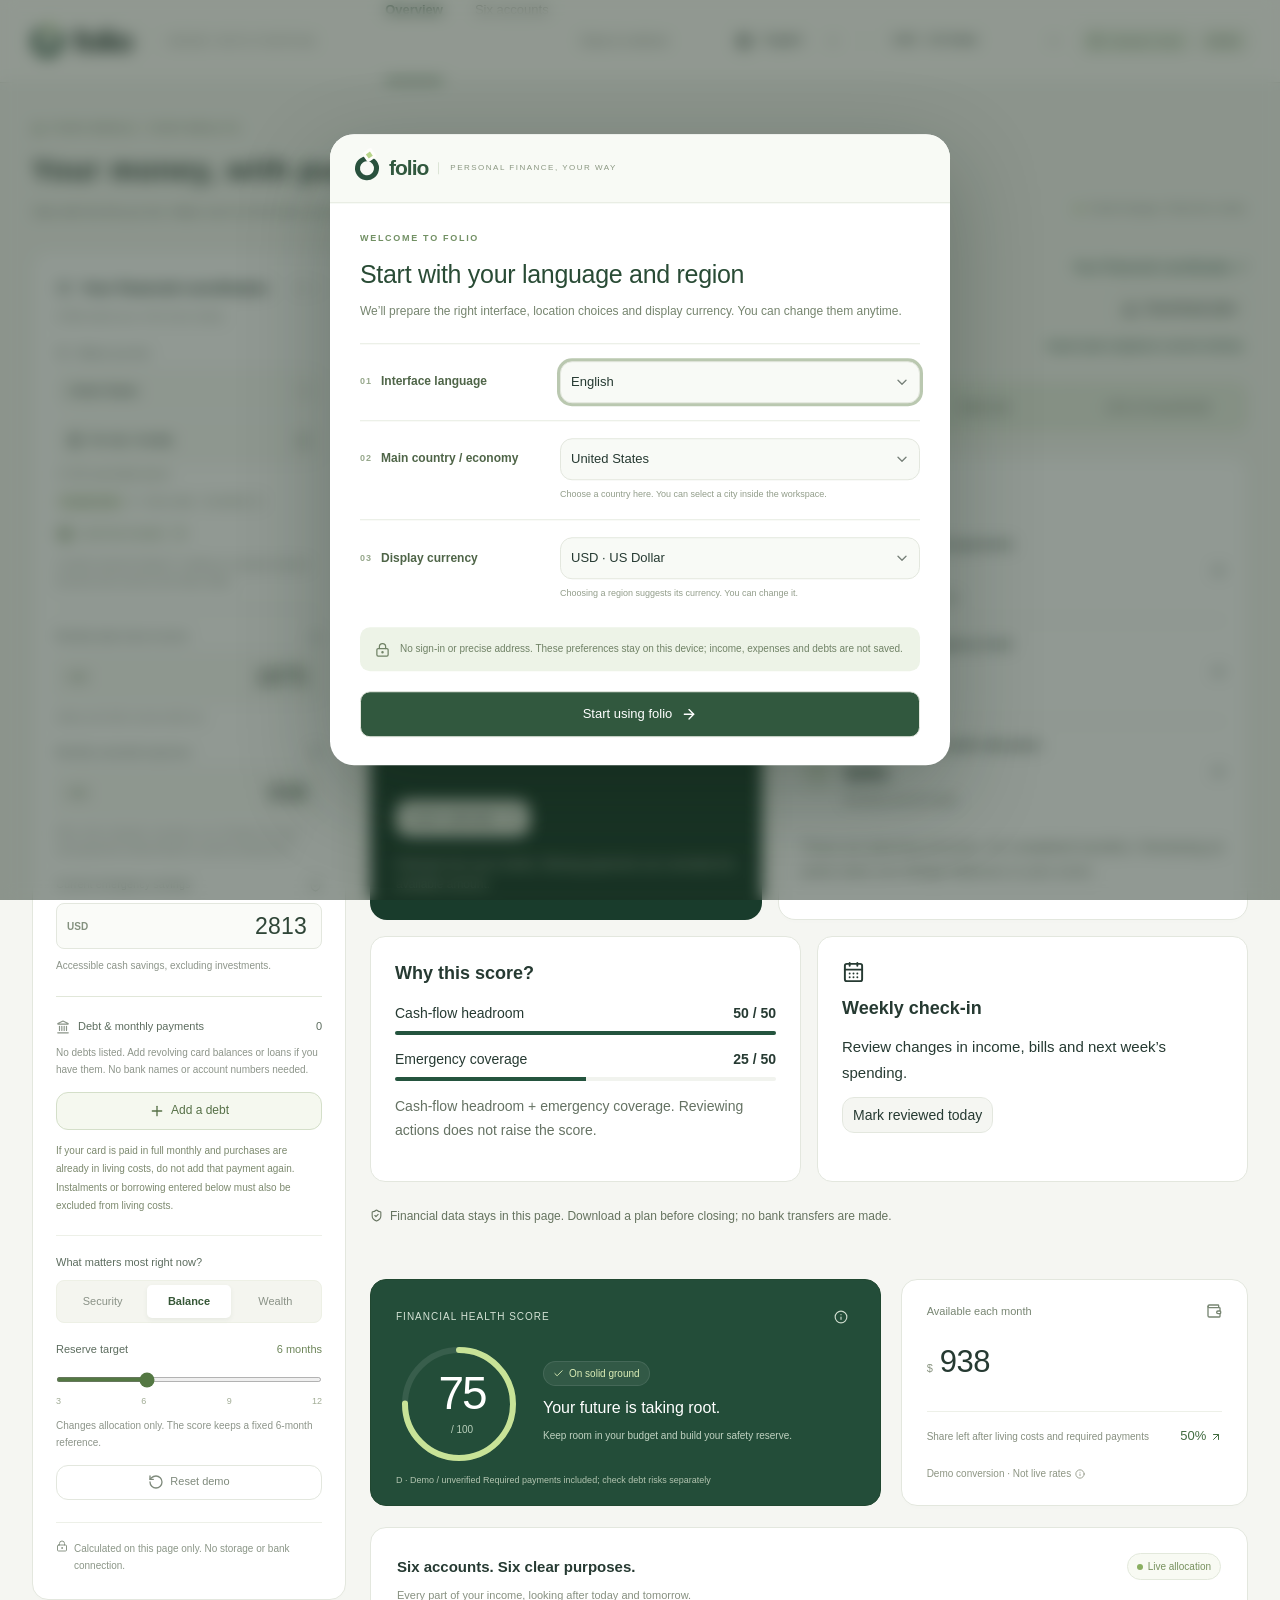
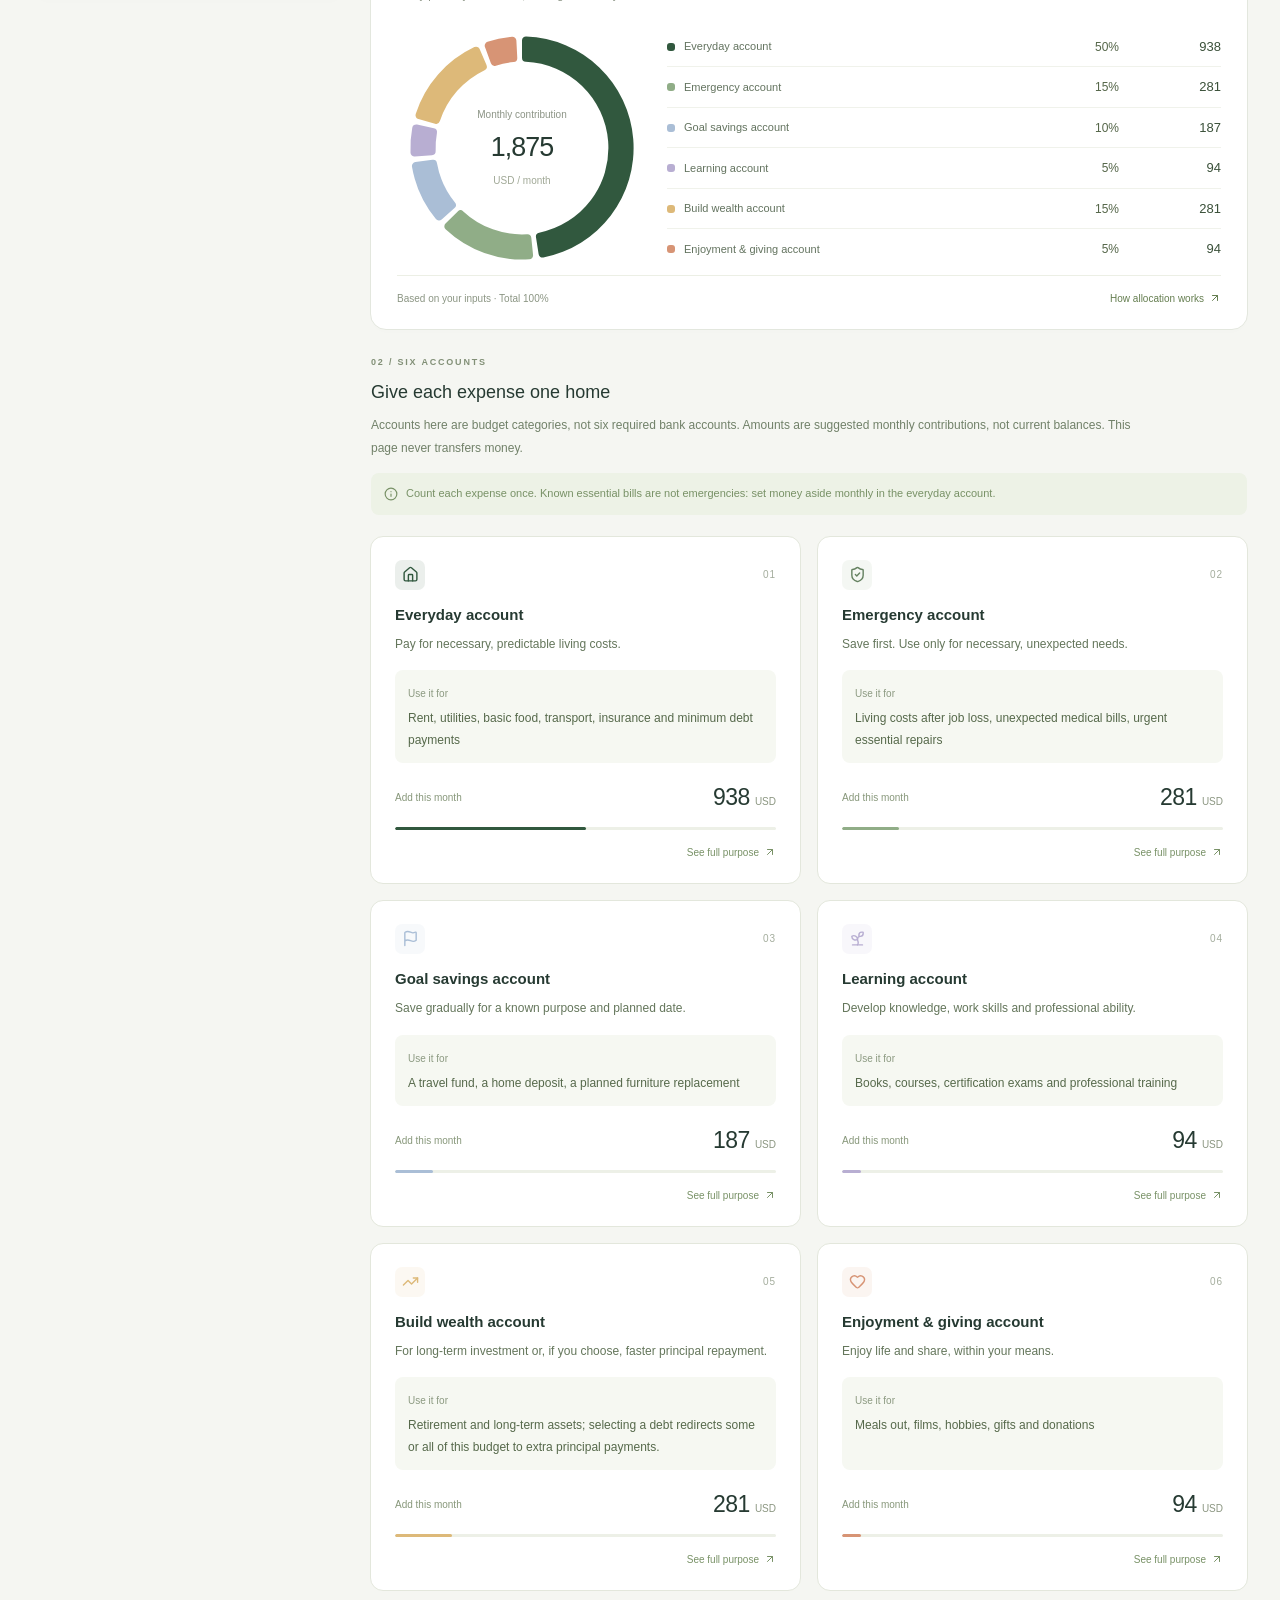
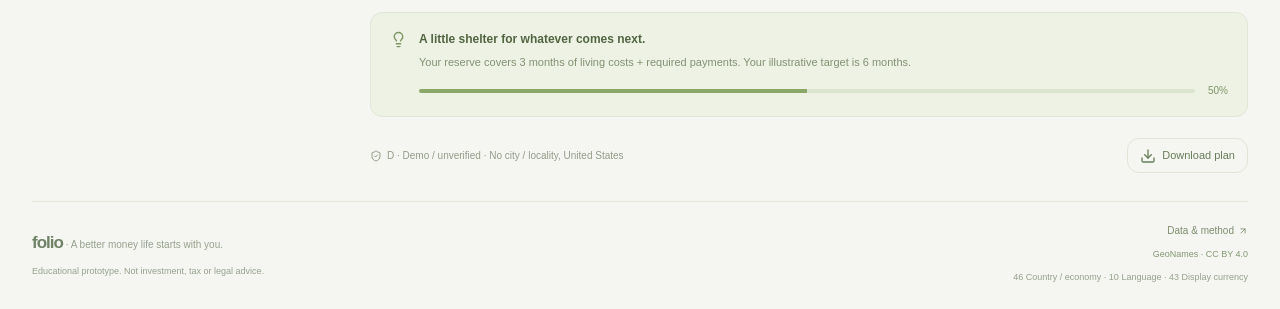
==== commit ded27250: "Publish cash, goal, debt and household planner" ====
--- a/index.html
+++ b/index.html
@@ -1,2 +1,2 @@
-<!DOCTYPE html><html lang="zh-Hant"><head><meta charSet="utf-8"/><meta name="viewport" content="width=device-width, initial-scale=1"/><link rel="stylesheet" href="/_next/static/css/index.B9xOj7xe.css" data-rsc-css-href="/_next/static/css/index.B9xOj7xe.css" data-precedence="vite-rsc/importer-resources"/><link rel="modulepreload" fetchPriority="low" href="/_next/static/chunks/index-JqzKPjT5.js"/><script src="/_next/static/chunks/rolldown-runtime-C60lm6uB.js" type="module" async=""></script><script src="/_next/static/chunks/framework-D_rUT4EX.js" type="module" async=""></script><link rel="modulepreload" href="/_next/static/chunks/layout-segment-context-BIiVjdCb.js" crossorigin=""/><link rel="modulepreload" href="/_next/static/chunks/page-B1-IqIjC.js" crossorigin=""/><title>folio — 全球個人理財</title><meta name="description" content="讓每一分錢，都有好去處。探索全球所在地、多語言與六個用途帳戶分配的互動原型。"/><meta property="og:title" content="folio — Your money, with purpose."/><meta property="og:description" content="A calmer way to plan your financial life. A global personal finance prototype."/><meta property="og:type" content="website"/><meta property="og:image" content="https://zaire4real.github.io/og.png"/><meta property="og:image:width" content="1729"/><meta property="og:image:height" content="910"/><meta property="og:image:alt" content="folio — Your money, with purpose."/><meta name="twitter:card" content="summary_large_image"/><meta name="twitter:title" content="folio — Your money, with purpose."/><meta name="twitter:description" content="A global personal finance prototype."/><meta name="twitter:image" content="https://zaire4real.github.io/og.png"/><link rel="icon" href="/favicon.svg"/><script>Object.assign(((self[Symbol.for("vinext.navigationRuntime")]??={bootstrap:{routeManifest:null},functions:{}}).bootstrap.rsc??={rsc:[]}),{params:{},nav:{"pathname":"/","searchParams":[]}})</script><link rel="modulepreload" href="/_next/static/chunks/index-JqzKPjT5.js" />
-</head><body><header class="app-header"><a href="#overview" class="brand" aria-label="folio"><span class="brand-mark" aria-hidden="true"></span><span class="brand-name">folio</span><span class="brand-line"></span><span class="brand-sub">MONEY WITH PURPOSE</span></a><nav class="nav" aria-label="財務總覽"><a class="active" href="#overview">財務總覽</a><a href="#allocation">六個帳戶</a><button>資料與方法</button></nav><div class="header-tools"><div class="language-control"><svg xmlns="http://www.w3.org/2000/svg" width="16" height="16" viewBox="0 0 24 24" fill="none" stroke="currentColor" stroke-width="2" stroke-linecap="round" stroke-linejoin="round" class="lucide lucide-earth" aria-hidden="true"><path d="M21.54 15H17a2 2 0 0 0-2 2v4.54"></path><path d="M7 3.34V5a3 3 0 0 0 3 3a2 2 0 0 1 2 2c0 1.1.9 2 2 2a2 2 0 0 0 2-2c0-1.1.9-2 2-2h3.17"></path><path d="M11 21.95V18a2 2 0 0 0-2-2a2 2 0 0 1-2-2v-1a2 2 0 0 0-2-2H2.05"></path><circle cx="12" cy="12" r="10"></circle></svg><div class="group/native-select relative w-fit has-[select:disabled]:opacity-50" data-slot="native-select-wrapper" data-size="default"><select data-slot="native-select" data-size="default" class="border-input placeholder:text-muted-foreground selection:bg-primary selection:text-primary-foreground dark:bg-input/30 dark:hover:bg-input/50 focus-visible:border-ring focus-visible:ring-ring/50 aria-invalid:ring-destructive/20 dark:aria-invalid:ring-destructive/40 aria-invalid:border-destructive dark:aria-invalid:border-destructive/50 h-8 w-full min-w-0 appearance-none rounded-lg border bg-transparent py-1 pr-8 pl-2.5 text-sm transition-colors select-none focus-visible:ring-3 aria-invalid:ring-3 data-[size=sm]:h-7 data-[size=sm]:rounded-[min(var(--radius-md),10px)] data-[size=sm]:py-0.5 outline-none disabled:pointer-events-none disabled:cursor-not-allowed" aria-label="語言"><option value="zh-TW" selected="">繁體中文</option><option value="zh-CN">简体中文</option><option value="en">English</option><option value="ja">日本語</option><option value="ko">한국어</option><option value="es">Español</option><option value="fr">Français</option><option value="de">Deutsch</option><option value="pt">Português</option><option value="ar">العربية</option></select><svg xmlns="http://www.w3.org/2000/svg" width="24" height="24" viewBox="0 0 24 24" fill="none" stroke="currentColor" stroke-width="2" stroke-linecap="round" stroke-linejoin="round" class="lucide lucide-chevron-down text-muted-foreground top-1/2 right-2.5 size-4 -translate-y-1/2 pointer-events-none absolute select-none" aria-hidden="true" data-slot="native-select-icon"><path d="m6 9 6 6 6-6"></path></svg></div></div><span class="header-divider"></span><div class="group/native-select relative w-fit has-[select:disabled]:opacity-50 currency-select" data-slot="native-select-wrapper" data-size="default"><select data-slot="native-select" data-size="default" class="border-input placeholder:text-muted-foreground selection:bg-primary selection:text-primary-foreground dark:bg-input/30 dark:hover:bg-input/50 focus-visible:border-ring focus-visible:ring-ring/50 aria-invalid:ring-destructive/20 dark:aria-invalid:ring-destructive/40 aria-invalid:border-destructive dark:aria-invalid:border-destructive/50 h-8 w-full min-w-0 appearance-none rounded-lg border bg-transparent py-1 pr-8 pl-2.5 text-sm transition-colors select-none focus-visible:ring-3 aria-invalid:ring-3 data-[size=sm]:h-7 data-[size=sm]:rounded-[min(var(--radius-md),10px)] data-[size=sm]:py-0.5 outline-none disabled:pointer-events-none disabled:cursor-not-allowed" aria-label="顯示貨幣"><option value="TWD" selected="">TWD · 新台幣</option><option value="USD">USD · 美元</option><option value="EUR">EUR · 歐元</option><option value="GBP">GBP · 英鎊</option><option value="JPY">JPY · 日圓</option><option value="CNY">CNY · 人民幣</option><option value="HKD">HKD · 港幣</option><option value="SGD">SGD · 新加坡幣</option><option value="KRW">KRW · 韓元</option><option value="AUD">AUD · 澳幣</option><option value="CAD">CAD · 加幣</option><option value="CHF">CHF · 瑞士法郎</option><option value="NZD">NZD · 紐西蘭幣</option><option value="MYR">MYR · 馬來西亞令吉</option><option value="THB">THB · 泰銖</option><option value="VND">VND · 越南盾</option><option value="IDR">IDR · 印尼盾</option><option value="PHP">PHP · 菲律賓披索</option><option value="INR">INR · 印度盧比</option><option value="PKR">PKR · 巴基斯坦盧比</option><option value="BDT">BDT · 孟加拉塔卡</option><option value="AED">AED · 阿拉伯聯合大公國迪爾汗</option><option value="SAR">SAR · 沙烏地里亞爾</option><option value="TRY">TRY · 土耳其里拉</option><option value="ILS">ILS · 以色列新謝克爾</option><option value="BRL">BRL · 巴西雷亞爾</option><option value="MXN">MXN · 墨西哥披索</option><option value="ARS">ARS · 阿根廷披索</option><option value="CLP">CLP · 智利披索</option><option value="COP">COP · 哥倫比亞披索</option><option value="PEN">PEN · 秘魯太陽幣</option><option value="ZAR">ZAR · 南非蘭特</option><option value="EGP">EGP · 埃及鎊</option><option value="NGN">NGN · 奈及利亞奈拉</option><option value="KES">KES · 肯尼亞先令</option><option value="MAD">MAD · 摩洛哥迪拉姆</option><option value="SEK">SEK · 瑞典克朗</option><option value="NOK">NOK · 挪威克朗</option><option value="DKK">DKK · 丹麥克朗</option><option value="PLN">PLN · 波蘭茲羅提</option><option value="HUF">HUF · 匈牙利福林</option><option value="CZK">CZK · 捷克克朗</option><option value="RON">RON · 羅馬尼亞列伊</option></select><svg xmlns="http://www.w3.org/2000/svg" width="24" height="24" viewBox="0 0 24 24" fill="none" stroke="currentColor" stroke-width="2" stroke-linecap="round" stroke-linejoin="round" class="lucide lucide-chevron-down text-muted-foreground top-1/2 right-2.5 size-4 -translate-y-1/2 pointer-events-none absolute select-none" aria-hidden="true" data-slot="native-select-icon"><path d="m6 9 6 6 6-6"></path></svg></div><button class="welcome-reopen" aria-label="語言與地區"><svg xmlns="http://www.w3.org/2000/svg" width="13" height="13" viewBox="0 0 24 24" fill="none" stroke="currentColor" stroke-width="2" stroke-linecap="round" stroke-linejoin="round" class="lucide lucide-map-pin" aria-hidden="true"><path d="M20 10c0 4.993-5.539 10.193-7.399 11.799a1 1 0 0 1-1.202 0C9.539 20.193 4 14.993 4 10a8 8 0 0 1 16 0"></path><circle cx="12" cy="10" r="3"></circle></svg><span>語言與地區</span></button><span class="demo-badge">DEMO</span></div></header><main class="workspace" id="overview"><div class="intro"><div><div class="eyebrow"><svg xmlns="http://www.w3.org/2000/svg" width="12" height="12" viewBox="0 0 24 24" fill="none" stroke="currentColor" stroke-width="2" stroke-linecap="round" stroke-linejoin="round" class="lucide lucide-earth" aria-hidden="true"><path d="M21.54 15H17a2 2 0 0 0-2 2v4.54"></path><path d="M7 3.34V5a3 3 0 0 0 3 3a2 2 0 0 1 2 2c0 1.1.9 2 2 2a2 2 0 0 0 2-2c0-1.1.9-2 2-2h3.17"></path><path d="M11 21.95V18a2 2 0 0 0-2-2a2 2 0 0 1-2-2v-1a2 2 0 0 0-2-2H2.05"></path><circle cx="12" cy="12" r="10"></circle></svg> YOUR WORLD. YOUR WEALTH.</div><h1>讓每一分錢，都有好去處。</h1><p>從現在的生活出發，為理想的未來分配。你的全球個人理財工作台。</p></div><div class="intro-meta"><span class="live-dot"></span>隨你的生活，即時調整</div></div><a class="summary-mobile" href="#results"><div><span>Financial Health Score</span><strong>75<small> / 100</small></strong></div><div><span>每月可分配餘額</span><strong>$30,000</strong></div><svg xmlns="http://www.w3.org/2000/svg" width="18" height="18" viewBox="0 0 24 24" fill="none" stroke="currentColor" stroke-width="2" stroke-linecap="round" stroke-linejoin="round" class="lucide lucide-arrow-right" aria-hidden="true"><path d="M5 12h14"></path><path d="m12 5 7 7-7 7"></path></svg></a><div class="main-grid"><aside class="panel profile"><div class="panel-heading"><h2 class="heading-icon"><svg xmlns="http://www.w3.org/2000/svg" width="16" height="16" viewBox="0 0 24 24" fill="none" stroke="currentColor" stroke-width="2" stroke-linecap="round" stroke-linejoin="round" class="lucide lucide-sliders-horizontal" aria-hidden="true"><path d="M10 5H3"></path><path d="M12 19H3"></path><path d="M14 3v4"></path><path d="M16 17v4"></path><path d="M21 12h-9"></path><path d="M21 19h-5"></path><path d="M21 5h-7"></path><path d="M8 10v4"></path><path d="M8 12H3"></path></svg>你的財務座標</h2><span class="section-num">01</span></div><p class="profile-sub">一點關於你，讓每個數字更有意義。</p><div class="form-section"><div class="form-label"><span class="form-heading"><svg xmlns="http://www.w3.org/2000/svg" width="13" height="13" viewBox="0 0 24 24" fill="none" stroke="currentColor" stroke-width="2" stroke-linecap="round" stroke-linejoin="round" class="lucide lucide-map-pin" aria-hidden="true"><path d="M20 10c0 4.993-5.539 10.193-7.399 11.799a1 1 0 0 1-1.202 0C9.539 20.193 4 14.993 4 10a8 8 0 0 1 16 0"></path><circle cx="12" cy="10" r="3"></circle></svg>主要生活所在地</span></div><div class="location-grid"><div class="group/native-select relative w-fit has-[select:disabled]:opacity-50" data-slot="native-select-wrapper" data-size="default"><select data-slot="native-select" data-size="default" class="border-input placeholder:text-muted-foreground selection:bg-primary selection:text-primary-foreground dark:bg-input/30 dark:hover:bg-input/50 focus-visible:border-ring focus-visible:ring-ring/50 aria-invalid:ring-destructive/20 dark:aria-invalid:ring-destructive/40 aria-invalid:border-destructive dark:aria-invalid:border-destructive/50 h-8 w-full min-w-0 appearance-none rounded-lg border bg-transparent py-1 pr-8 pl-2.5 text-sm transition-colors select-none focus-visible:ring-3 aria-invalid:ring-3 data-[size=sm]:h-7 data-[size=sm]:rounded-[min(var(--radius-md),10px)] data-[size=sm]:py-0.5 outline-none disabled:pointer-events-none disabled:cursor-not-allowed" aria-label="國家／經濟體"><option value="TW" selected="">台灣</option><option value="CN">中國</option><option value="HK">中國香港特別行政區</option><option value="JP">日本</option><option value="KR">南韓</option><option value="SG">新加坡</option><option value="MY">馬來西亞</option><option value="TH">泰國</option><option value="VN">越南</option><option value="ID">印尼</option><option value="PH">菲律賓</option><option value="IN">印度</option><option value="PK">巴基斯坦</option><option value="BD">孟加拉</option><option value="US">美國</option><option value="CA">加拿大</option><option value="MX">墨西哥</option><option value="GB">英國</option><option value="FR">法國</option><option value="DE">德國</option><option value="ES">西班牙</option><option value="IT">義大利</option><option value="NL">荷蘭</option><option value="CH">瑞士</option><option value="SE">瑞典</option><option value="NO">挪威</option><option value="DK">丹麥</option><option value="FI">芬蘭</option><option value="PL">波蘭</option><option value="PT">葡萄牙</option><option value="AU">澳洲</option><option value="NZ">紐西蘭</option><option value="AE">阿拉伯聯合大公國</option><option value="SA">沙烏地阿拉伯</option><option value="TR">土耳其</option><option value="IL">以色列</option><option value="BR">巴西</option><option value="AR">阿根廷</option><option value="CL">智利</option><option value="CO">哥倫比亞</option><option value="PE">秘魯</option><option value="ZA">南非</option><option value="EG">埃及</option><option value="NG">奈及利亞</option><option value="KE">肯亞</option><option value="MA">摩洛哥</option></select><svg xmlns="http://www.w3.org/2000/svg" width="24" height="24" viewBox="0 0 24 24" fill="none" stroke="currentColor" stroke-width="2" stroke-linecap="round" stroke-linejoin="round" class="lucide lucide-chevron-down text-muted-foreground top-1/2 right-2.5 size-4 -translate-y-1/2 pointer-events-none absolute select-none" aria-hidden="true" data-slot="native-select-icon"><path d="m6 9 6 6 6-6"></path></svg></div><div class="city-picker"><button type="button" tabindex="0" data-slot="button" aria-haspopup="dialog" aria-label="選擇城市或地區" class="group/button inline-flex shrink-0 items-center justify-center rounded-lg border bg-clip-padding text-sm font-medium whitespace-nowrap transition-all outline-none select-none focus-visible:border-ring focus-visible:ring-3 focus-visible:ring-ring/50 active:not-aria-[haspopup]:translate-y-px disabled:pointer-events-none disabled:opacity-50 aria-invalid:border-destructive aria-invalid:ring-3 aria-invalid:ring-destructive/20 dark:aria-invalid:border-destructive/50 dark:aria-invalid:ring-destructive/40 [&amp;_svg]:pointer-events-none [&amp;_svg]:shrink-0 [&amp;_svg:not([class*=&#x27;size-&#x27;])]:size-4 border-border bg-background hover:bg-muted hover:text-foreground aria-expanded:bg-muted aria-expanded:text-foreground dark:border-input dark:bg-input/30 dark:hover:bg-input/50 h-8 gap-1.5 px-2.5 has-data-[icon=inline-end]:pr-2 has-data-[icon=inline-start]:pl-2 city-trigger"><svg xmlns="http://www.w3.org/2000/svg" width="13" height="13" viewBox="0 0 24 24" fill="none" stroke="currentColor" stroke-width="2" stroke-linecap="round" stroke-linejoin="round" class="lucide lucide-map-pin" aria-hidden="true"><path d="M20 10c0 4.993-5.539 10.193-7.399 11.799a1 1 0 0 1-1.202 0C9.539 20.193 4 14.993 4 10a8 8 0 0 1 16 0"></path><circle cx="12" cy="10" r="3"></circle></svg><span>台北市</span><svg xmlns="http://www.w3.org/2000/svg" width="13" height="13" viewBox="0 0 24 24" fill="none" stroke="currentColor" stroke-width="2" stroke-linecap="round" stroke-linejoin="round" class="lucide lucide-chevrons-up-down" aria-hidden="true"><path d="m7 15 5 5 5-5"></path><path d="m7 9 5-5 5 5"></path></svg></button><p class="catalogue-count">89 筆可搜尋地名</p></div></div><button class="precision-inline precision-button"><span class="mini-tag">已選地名</span><span>D · <!-- -->示範資料 · 尚未驗證</span><svg xmlns="http://www.w3.org/2000/svg" width="11" height="11" viewBox="0 0 24 24" fill="none" stroke="currentColor" stroke-width="2" stroke-linecap="round" stroke-linejoin="round" class="lucide lucide-info" aria-hidden="true"><circle cx="12" cy="12" r="10"></circle><path d="M12 16v-4"></path><path d="M12 8h.01"></path></svg></button><button type="button" tabindex="0" data-slot="button" class="group/button inline-flex shrink-0 items-center justify-center rounded-lg border border-transparent bg-clip-padding text-sm font-medium whitespace-nowrap transition-all outline-none select-none focus-visible:border-ring focus-visible:ring-3 focus-visible:ring-ring/50 active:not-aria-[haspopup]:translate-y-px disabled:pointer-events-none disabled:opacity-50 aria-invalid:border-destructive aria-invalid:ring-3 aria-invalid:ring-destructive/20 dark:aria-invalid:border-destructive/50 dark:aria-invalid:ring-destructive/40 [&amp;_svg]:pointer-events-none [&amp;_svg]:shrink-0 [&amp;_svg:not([class*=&#x27;size-&#x27;])]:size-4 hover:bg-muted hover:text-foreground aria-expanded:bg-muted aria-expanded:text-foreground dark:hover:bg-muted/50 h-8 gap-1.5 px-2.5 has-data-[icon=inline-end]:pr-2 has-data-[icon=inline-start]:pl-2 local-example-button"><svg xmlns="http://www.w3.org/2000/svg" width="12" height="12" viewBox="0 0 24 24" fill="none" stroke="currentColor" stroke-width="2" stroke-linecap="round" stroke-linejoin="round" class="lucide lucide-earth" aria-hidden="true"><path d="M21.54 15H17a2 2 0 0 0-2 2v4.54"></path><path d="M7 3.34V5a3 3 0 0 0 3 3a2 2 0 0 1 2 2c0 1.1.9 2 2 2a2 2 0 0 0 2-2c0-1.1.9-2 2-2h3.17"></path><path d="M11 21.95V18a2 2 0 0 0-2-2a2 2 0 0 1-2-2v-1a2 2 0 0 0-2-2H2.05"></path><circle cx="12" cy="12" r="10"></circle></svg>套用當地示範<svg xmlns="http://www.w3.org/2000/svg" width="12" height="12" viewBox="0 0 24 24" fill="none" stroke="currentColor" stroke-width="2" stroke-linecap="round" stroke-linejoin="round" class="lucide lucide-arrow-up-right" aria-hidden="true"><path d="M7 7h10v10"></path><path d="M7 17 17 7"></path></svg></button><p class="field-note">所在地不改動收支。套用示範會替換金額、貨幣，並清空負債。</p></div><div class="form-line"></div><div class="form-section"><label class="form-label" for="income">每月稅後收入<svg xmlns="http://www.w3.org/2000/svg" width="13" height="13" viewBox="0 0 24 24" fill="none" stroke="currentColor" stroke-width="2" stroke-linecap="round" stroke-linejoin="round" class="lucide lucide-info" aria-hidden="true"><circle cx="12" cy="12" r="10"></circle><path d="M12 16v-4"></path><path d="M12 8h.01"></path></svg></label><div class="field-money"><span>TWD</span><input id="income" type="text" data-slot="input" inputMode="decimal" autoComplete="off" aria-invalid="false" aria-describedby="income-note" class="h-8 w-full min-w-0 rounded-lg border border-input bg-transparent px-2.5 py-1 text-base transition-colors outline-none file:inline-flex file:h-6 file:border-0 file:bg-transparent file:text-sm file:font-medium file:text-foreground placeholder:text-muted-foreground focus-visible:border-ring focus-visible:ring-3 focus-visible:ring-ring/50 disabled:pointer-events-none disabled:cursor-not-allowed disabled:bg-input/50 disabled:opacity-50 aria-invalid:border-destructive aria-invalid:ring-3 aria-invalid:ring-destructive/20 md:text-sm dark:bg-input/30 dark:disabled:bg-input/80 dark:aria-invalid:border-destructive/50 dark:aria-invalid:ring-destructive/40" value="60000"/></div><p class="field-note" id="income-note">實際到手的收入，包含薪資及其他收入。</p></div><div class="form-section"><label class="form-label" for="expense">每月基本支出<svg xmlns="http://www.w3.org/2000/svg" width="13" height="13" viewBox="0 0 24 24" fill="none" stroke="currentColor" stroke-width="2" stroke-linecap="round" stroke-linejoin="round" class="lucide lucide-info" aria-hidden="true"><circle cx="12" cy="12" r="10"></circle><path d="M12 16v-4"></path><path d="M12 8h.01"></path></svg></label><div class="field-money"><span>TWD</span><input id="expense" type="text" data-slot="input" inputMode="decimal" autoComplete="off" aria-invalid="false" aria-describedby="expense-note" class="h-8 w-full min-w-0 rounded-lg border border-input bg-transparent px-2.5 py-1 text-base transition-colors outline-none file:inline-flex file:h-6 file:border-0 file:bg-transparent file:text-sm file:font-medium file:text-foreground placeholder:text-muted-foreground focus-visible:border-ring focus-visible:ring-3 focus-visible:ring-ring/50 disabled:pointer-events-none disabled:cursor-not-allowed disabled:bg-input/50 disabled:opacity-50 aria-invalid:border-destructive aria-invalid:ring-3 aria-invalid:ring-destructive/20 md:text-sm dark:bg-input/30 dark:disabled:bg-input/80 dark:aria-invalid:border-destructive/50 dark:aria-invalid:ring-destructive/40" value="30000"/></div><p class="field-note" id="expense-note">房租、飲食、交通、保險等。下方另填的貸款／卡債還款，請從這裡扣除，避免重複。</p></div><div class="form-section"><label class="form-label" for="savings">目前安全儲備<svg xmlns="http://www.w3.org/2000/svg" width="13" height="13" viewBox="0 0 24 24" fill="none" stroke="currentColor" stroke-width="2" stroke-linecap="round" stroke-linejoin="round" class="lucide lucide-shield-check" aria-hidden="true"><path d="M20 13c0 5-3.5 7.5-7.66 8.95a1 1 0 0 1-.67-.01C7.5 20.5 4 18 4 13V6a1 1 0 0 1 1-1c2 0 4.5-1.2 6.24-2.72a1.17 1.17 0 0 1 1.52 0C14.51 3.81 17 5 19 5a1 1 0 0 1 1 1z"></path><path d="m9 12 2 2 4-4"></path></svg></label><div class="field-money"><span>TWD</span><input id="savings" type="text" data-slot="input" inputMode="decimal" autoComplete="off" aria-invalid="false" aria-describedby="savings-note" class="h-8 w-full min-w-0 rounded-lg border border-input bg-transparent px-2.5 py-1 text-base transition-colors outline-none file:inline-flex file:h-6 file:border-0 file:bg-transparent file:text-sm file:font-medium file:text-foreground placeholder:text-muted-foreground focus-visible:border-ring focus-visible:ring-3 focus-visible:ring-ring/50 disabled:pointer-events-none disabled:cursor-not-allowed disabled:bg-input/50 disabled:opacity-50 aria-invalid:border-destructive aria-invalid:ring-3 aria-invalid:ring-destructive/20 md:text-sm dark:bg-input/30 dark:disabled:bg-input/80 dark:aria-invalid:border-destructive/50 dark:aria-invalid:ring-destructive/40" value="90000"/></div><p class="field-note" id="savings-note">可隨時動用的存款，不含投資。</p></div><section class="debt-inputs" aria-labelledby="debt-title"><h3 class="form-label" id="debt-title"><span class="form-heading"><svg xmlns="http://www.w3.org/2000/svg" width="14" height="14" viewBox="0 0 24 24" fill="none" stroke="currentColor" stroke-width="2" stroke-linecap="round" stroke-linejoin="round" class="lucide lucide-landmark" aria-hidden="true"><path d="M10 18v-7"></path><path d="M11.119 2.205a2 2 0 0 1 1.762 0l7.84 3.846A.5.5 0 0 1 20.5 7h-17a.5.5 0 0 1-.22-.949z"></path><path d="M14 18v-7"></path><path d="M18 18v-7"></path><path d="M3 22h18"></path><path d="M6 18v-7"></path></svg>負債與每月還款</span><span>0</span></h3><p class="field-note">目前未列負債。若有循環卡債或貸款，請新增；不需要銀行名稱或帳號。</p><button type="button" tabindex="0" data-slot="button" class="group/button inline-flex shrink-0 items-center justify-center rounded-lg border bg-clip-padding text-sm font-medium whitespace-nowrap transition-all outline-none select-none focus-visible:border-ring focus-visible:ring-3 focus-visible:ring-ring/50 active:not-aria-[haspopup]:translate-y-px disabled:pointer-events-none disabled:opacity-50 aria-invalid:border-destructive aria-invalid:ring-3 aria-invalid:ring-destructive/20 dark:aria-invalid:border-destructive/50 dark:aria-invalid:ring-destructive/40 [&amp;_svg]:pointer-events-none [&amp;_svg]:shrink-0 [&amp;_svg:not([class*=&#x27;size-&#x27;])]:size-4 border-border bg-background hover:bg-muted hover:text-foreground aria-expanded:bg-muted aria-expanded:text-foreground dark:border-input dark:bg-input/30 dark:hover:bg-input/50 h-8 gap-1.5 px-2.5 has-data-[icon=inline-end]:pr-2 has-data-[icon=inline-start]:pl-2 add-debt"><svg xmlns="http://www.w3.org/2000/svg" width="14" height="14" viewBox="0 0 24 24" fill="none" stroke="currentColor" stroke-width="2" stroke-linecap="round" stroke-linejoin="round" class="lucide lucide-plus" aria-hidden="true"><path d="M5 12h14"></path><path d="M12 5v14"></path></svg>新增一筆負債</button><p class="debt-card-rule">信用卡每月全額繳清、且消費已列在生活費中，就不再新增同一筆還款。若分期或借款要在下方列還款，生活費也不要重複計入。</p></section><div class="form-line"></div><div class="form-section"><span class="form-label">此刻，你更在意什麼？</span><div class="strategy" role="group" aria-label="此刻，你更在意什麼？"><button aria-pressed="false" class="">安心優先</button><button aria-pressed="true" class="selected">平衡生活</button><button aria-pressed="false" class="">累積財富</button></div></div><div class="form-section reserve-target"><label class="form-label" for="target">安全儲備目標<!-- --> <strong>6<!-- --> <!-- -->個月</strong></label><input id="target" type="range" min="3" max="12" step="1" aria-describedby="target-note" value="6"/><div class="range-labels"><span>3</span><span>6</span><span>9</span><span>12</span></div><p class="field-note" id="target-note">此目標只調整分配，不改變健康分數的 6 個月評分基準。</p></div><button type="button" tabindex="0" data-slot="button" class="group/button inline-flex shrink-0 items-center justify-center rounded-lg border border-transparent bg-clip-padding text-sm font-medium whitespace-nowrap transition-all outline-none select-none focus-visible:border-ring focus-visible:ring-3 focus-visible:ring-ring/50 active:not-aria-[haspopup]:translate-y-px disabled:pointer-events-none disabled:opacity-50 aria-invalid:border-destructive aria-invalid:ring-3 aria-invalid:ring-destructive/20 dark:aria-invalid:border-destructive/50 dark:aria-invalid:ring-destructive/40 [&amp;_svg]:pointer-events-none [&amp;_svg]:shrink-0 [&amp;_svg:not([class*=&#x27;size-&#x27;])]:size-4 hover:bg-muted hover:text-foreground aria-expanded:bg-muted aria-expanded:text-foreground dark:hover:bg-muted/50 h-8 gap-1.5 px-2.5 has-data-[icon=inline-end]:pr-2 has-data-[icon=inline-start]:pl-2 reset-button"><svg xmlns="http://www.w3.org/2000/svg" width="12" height="12" viewBox="0 0 24 24" fill="none" stroke="currentColor" stroke-width="2" stroke-linecap="round" stroke-linejoin="round" class="lucide lucide-rotate-ccw" aria-hidden="true"><path d="M3 12a9 9 0 1 0 9-9 9.75 9.75 0 0 0-6.74 2.74L3 8"></path><path d="M3 3v5h5"></path></svg>還原示範設定</button><div class="profile-bottom"><svg xmlns="http://www.w3.org/2000/svg" width="12" height="12" viewBox="0 0 24 24" fill="none" stroke="currentColor" stroke-width="2" stroke-linecap="round" stroke-linejoin="round" class="lucide lucide-lock-keyhole" aria-hidden="true"><circle cx="12" cy="16" r="1"></circle><rect x="3" y="10" width="18" height="12" rx="2"></rect><path d="M7 10V7a5 5 0 0 1 10 0v3"></path></svg>收支僅在本頁運算，不儲存、不連接銀行。</div></aside><div class="results" id="results"><div class="summary-grid"><section class="health-card"><div class="health-top"><span>Financial Health Score</span><button aria-label="健康分數怎麼算？"><svg xmlns="http://www.w3.org/2000/svg" width="14" height="14" viewBox="0 0 24 24" fill="none" stroke="currentColor" stroke-width="2" stroke-linecap="round" stroke-linejoin="round" class="lucide lucide-info" aria-hidden="true"><circle cx="12" cy="12" r="10"></circle><path d="M12 16v-4"></path><path d="M12 8h.01"></path></svg></button></div><div class="health-body"><div class="score-gauge" role="img" aria-label="Financial Health Score: 75/100"><svg viewBox="0 0 126 126" aria-hidden="true"><circle cx="63" cy="63" r="54" fill="none" stroke="#ffffff18" stroke-width="6"></circle><circle cx="63" cy="63" r="54" fill="none" stroke="#c8e397" stroke-width="6" stroke-dasharray="339.292" stroke-dashoffset="84.823" stroke-linecap="round" style="transition:stroke-dashoffset .5s ease"></circle></svg><div class="score-center"><strong data-testid="health-score">75</strong><span>/ 100</span></div></div><div class="health-copy"><span class="status-tag"><svg xmlns="http://www.w3.org/2000/svg" width="11" height="11" viewBox="0 0 24 24" fill="none" stroke="currentColor" stroke-width="2" stroke-linecap="round" stroke-linejoin="round" class="lucide lucide-check" aria-hidden="true"><path d="M20 6 9 17l-5-5"></path></svg>穩健前進</span><h3>你的未來，正在發芽。</h3><p>保持收支餘裕，持續累積安全儲備。</p></div></div><div class="score-disclaimer">D · 示範／未驗證<!-- --> <span>·</span> <!-- -->已含必繳還款；本金、利率與逾期另看</div></section><section class="panel surplus-card"><div class="summary-title"><span>每月可分配餘額</span><svg xmlns="http://www.w3.org/2000/svg" width="16" height="16" viewBox="0 0 24 24" fill="none" stroke="currentColor" stroke-width="2" stroke-linecap="round" stroke-linejoin="round" class="lucide lucide-wallet" aria-hidden="true"><path d="M19 7V4a1 1 0 0 0-1-1H5a2 2 0 0 0 0 4h15a1 1 0 0 1 1 1v4h-3a2 2 0 0 0 0 4h3a1 1 0 0 0 1-1v-2a1 1 0 0 0-1-1"></path><path d="M3 5v14a2 2 0 0 0 2 2h15a1 1 0 0 0 1-1v-4"></path></svg></div><div class="surplus-value"><small>$</small><span data-testid="surplus">30,000</span></div><div class="surplus-foot"><span>扣除生活費與必繳還款後的占比</span><strong>50<!-- -->% <svg xmlns="http://www.w3.org/2000/svg" width="12" height="12" viewBox="0 0 24 24" fill="none" stroke="currentColor" stroke-width="2" stroke-linecap="round" stroke-linejoin="round" class="lucide lucide-arrow-up-right" aria-hidden="true" style="display:inline"><path d="M7 7h10v10"></path><path d="M7 17 17 7"></path></svg></strong></div><button class="currency-notice">示範換算 · 非即時匯率<!-- --> <svg xmlns="http://www.w3.org/2000/svg" width="10" height="10" viewBox="0 0 24 24" fill="none" stroke="currentColor" stroke-width="2" stroke-linecap="round" stroke-linejoin="round" class="lucide lucide-info" aria-hidden="true"><circle cx="12" cy="12" r="10"></circle><path d="M12 16v-4"></path><path d="M12 8h.01"></path></svg></button></section></div><section id="allocation" class="panel allocation"><div class="panel-heading"><h2>六個帳戶，六種清楚的用途。</h2><span class="pill"><span class="live-dot"></span>動態分配</span></div><p class="allocation-sub">每一份收入，都在照顧現在與未來的你。</p><div class="allocation-layout"><div class="donut-wrap"><div data-slot="chart" data-chart="chart-_R_lkj9i_" class="flex aspect-video justify-center text-xs [&amp;_.recharts-cartesian-axis-tick_text]:fill-muted-foreground [&amp;_.recharts-cartesian-grid_line[stroke=&#x27;#ccc&#x27;]]:stroke-border/50 [&amp;_.recharts-curve.recharts-tooltip-cursor]:stroke-border [&amp;_.recharts-dot[stroke=&#x27;#fff&#x27;]]:stroke-transparent [&amp;_.recharts-layer]:outline-hidden [&amp;_.recharts-polar-grid_[stroke=&#x27;#ccc&#x27;]]:stroke-border [&amp;_.recharts-radial-bar-background-sector]:fill-muted [&amp;_.recharts-rectangle.recharts-tooltip-cursor]:fill-muted [&amp;_.recharts-reference-line_[stroke=&#x27;#ccc&#x27;]]:stroke-border [&amp;_.recharts-sector]:outline-hidden [&amp;_.recharts-sector[stroke=&#x27;#fff&#x27;]]:stroke-transparent [&amp;_.recharts-surface]:outline-hidden donut-chart"><div class="recharts-responsive-container" style="width:100%;height:100%;min-width:0"><div style="width:0;height:0;overflow:visible"><div width="320" height="200" class="recharts-wrapper" style="position:relative;cursor:default;width:320px;height:200px"></div></div></div></div><div class="donut-center"><span>每月放入金額</span><strong>60,000</strong><small>TWD<!-- --> / <!-- -->月</small></div></div><div class="legend"><button class="legend-row" aria-label="日常生活帳戶: $30,000"><span class="legend-name"><i class="legend-dot" style="background:#31583e"></i>日常生活帳戶</span><span class="legend-percent">50<!-- -->%</span><span class="legend-value">30,000</span></button><button class="legend-row" aria-label="緊急備用帳戶: $9,000"><span class="legend-name"><i class="legend-dot" style="background:#90ad87"></i>緊急備用帳戶</span><span class="legend-percent">15<!-- -->%</span><span class="legend-value">9,000</span></button><button class="legend-row" aria-label="目標儲蓄帳戶: $6,000"><span class="legend-name"><i class="legend-dot" style="background:#aabed6"></i>目標儲蓄帳戶</span><span class="legend-percent">10<!-- -->%</span><span class="legend-value">6,000</span></button><button class="legend-row" aria-label="學習成長帳戶: $3,000"><span class="legend-name"><i class="legend-dot" style="background:#b8aed2"></i>學習成長帳戶</span><span class="legend-percent">5<!-- -->%</span><span class="legend-value">3,000</span></button><button class="legend-row" aria-label="財富累積帳戶: $9,000"><span class="legend-name"><i class="legend-dot" style="background:#ddb979"></i>財富累積帳戶</span><span class="legend-percent">15<!-- -->%</span><span class="legend-value">9,000</span></button><button class="legend-row" aria-label="自由享用與給予帳戶: $3,000"><span class="legend-name"><i class="legend-dot" style="background:#d79475"></i>自由享用與給予帳戶</span><span class="legend-percent">5<!-- -->%</span><span class="legend-value">3,000</span></button></div></div><div class="allocation-footer"><span>依實際收支計算 · 合計 100%</span><button>了解分配邏輯<svg xmlns="http://www.w3.org/2000/svg" width="12" height="12" viewBox="0 0 24 24" fill="none" stroke="currentColor" stroke-width="2" stroke-linecap="round" stroke-linejoin="round" class="lucide lucide-arrow-up-right" aria-hidden="true"><path d="M7 7h10v10"></path><path d="M7 17 17 7"></path></svg></button></div></section><section class="accounts-intro"><div class="eyebrow">02 / <!-- -->六個帳戶</div><h2>把每筆錢的用途分清楚</h2><p>這裡的帳戶是「用途分類」，不必真的開六個銀行帳戶。金額是每月建議放入的錢，不是現有餘額；本頁不會替你轉帳。</p><div class="account-rule"><svg xmlns="http://www.w3.org/2000/svg" width="14" height="14" viewBox="0 0 24 24" fill="none" stroke="currentColor" stroke-width="2" stroke-linecap="round" stroke-linejoin="round" class="lucide lucide-info" aria-hidden="true"><circle cx="12" cy="12" r="10"></circle><path d="M12 16v-4"></path><path d="M12 8h.01"></path></svg><span>同一筆支出只歸一個帳戶，不重複計算。已知會到期的必要帳單不是緊急事故；可在日常生活帳戶按月預留。</span></div></section><div class="bucket-grid account-grid"><button class="bucket-card"><div class="bucket-top"><span class="bucket-icon" style="background:#31583e19;color:#31583e"><svg xmlns="http://www.w3.org/2000/svg" width="17" height="17" viewBox="0 0 24 24" fill="none" stroke="currentColor" stroke-width="2" stroke-linecap="round" stroke-linejoin="round" class="lucide lucide-house" aria-hidden="true"><path d="M15 21v-8a1 1 0 0 0-1-1h-4a1 1 0 0 0-1 1v8"></path><path d="M3 10a2 2 0 0 1 .709-1.528l7-6a2 2 0 0 1 2.582 0l7 6A2 2 0 0 1 21 10v9a2 2 0 0 1-2 2H5a2 2 0 0 1-2-2z"></path></svg></span><span class="bucket-number">0<!-- -->1</span></div><h3>日常生活帳戶</h3><p class="account-purpose">支付每月必要、可預期的生活費。</p><div class="account-examples"><span>可以用在</span><p>房租、水電、基本飲食、交通、保險與最低還款</p></div><div class="account-monthly"><span>本月放入</span><div class="bucket-amount">30,000<small>TWD</small></div></div><div class="bucket-meter"><span style="width:50%;background:#31583e"></span></div><span class="account-details-link">查看完整用途<svg xmlns="http://www.w3.org/2000/svg" width="12" height="12" viewBox="0 0 24 24" fill="none" stroke="currentColor" stroke-width="2" stroke-linecap="round" stroke-linejoin="round" class="lucide lucide-arrow-up-right" aria-hidden="true"><path d="M7 7h10v10"></path><path d="M7 17 17 7"></path></svg></span></button><button class="bucket-card"><div class="bucket-top"><span class="bucket-icon" style="background:#90ad8719;color:#658261"><svg xmlns="http://www.w3.org/2000/svg" width="17" height="17" viewBox="0 0 24 24" fill="none" stroke="currentColor" stroke-width="2" stroke-linecap="round" stroke-linejoin="round" class="lucide lucide-shield-check" aria-hidden="true"><path d="M20 13c0 5-3.5 7.5-7.66 8.95a1 1 0 0 1-.67-.01C7.5 20.5 4 18 4 13V6a1 1 0 0 1 1-1c2 0 4.5-1.2 6.24-2.72a1.17 1.17 0 0 1 1.52 0C14.51 3.81 17 5 19 5a1 1 0 0 1 1 1z"></path><path d="m9 12 2 2 4-4"></path></svg></span><span class="bucket-number">0<!-- -->2</span></div><h3>緊急備用帳戶</h3><p class="account-purpose">先存起來，只處理突發且必要的資金需求。</p><div class="account-examples"><span>可以用在</span><p>失業期間生活費、突發醫療、必要設備緊急維修</p></div><div class="account-monthly"><span>本月放入</span><div class="bucket-amount">9,000<small>TWD</small></div></div><div class="bucket-meter"><span style="width:15%;background:#90ad87"></span></div><span class="account-details-link">查看完整用途<svg xmlns="http://www.w3.org/2000/svg" width="12" height="12" viewBox="0 0 24 24" fill="none" stroke="currentColor" stroke-width="2" stroke-linecap="round" stroke-linejoin="round" class="lucide lucide-arrow-up-right" aria-hidden="true"><path d="M7 7h10v10"></path><path d="M7 17 17 7"></path></svg></span></button><button class="bucket-card"><div class="bucket-top"><span class="bucket-icon" style="background:#aabed619;color:#aabed6"><svg xmlns="http://www.w3.org/2000/svg" width="17" height="17" viewBox="0 0 24 24" fill="none" stroke="currentColor" stroke-width="2" stroke-linecap="round" stroke-linejoin="round" class="lucide lucide-flag" aria-hidden="true"><path d="M4 22V4a1 1 0 0 1 .4-.8A6 6 0 0 1 8 2c3 0 5 2 7.333 2q2 0 3.067-.8A1 1 0 0 1 20 4v10a1 1 0 0 1-.4.8A6 6 0 0 1 16 16c-3 0-5-2-8-2a6 6 0 0 0-4 1.528"></path></svg></span><span class="bucket-number">0<!-- -->3</span></div><h3>目標儲蓄帳戶</h3><p class="account-purpose">為已知用途與時間的大筆支出，分月存錢。</p><div class="account-examples"><span>可以用在</span><p>旅行基金、購屋頭期款、計畫中的家具更換</p></div><div class="account-monthly"><span>本月放入</span><div class="bucket-amount">6,000<small>TWD</small></div></div><div class="bucket-meter"><span style="width:10%;background:#aabed6"></span></div><span class="account-details-link">查看完整用途<svg xmlns="http://www.w3.org/2000/svg" width="12" height="12" viewBox="0 0 24 24" fill="none" stroke="currentColor" stroke-width="2" stroke-linecap="round" stroke-linejoin="round" class="lucide lucide-arrow-up-right" aria-hidden="true"><path d="M7 7h10v10"></path><path d="M7 17 17 7"></path></svg></span></button><button class="bucket-card"><div class="bucket-top"><span class="bucket-icon" style="background:#b8aed219;color:#b8aed2"><svg xmlns="http://www.w3.org/2000/svg" width="17" height="17" viewBox="0 0 24 24" fill="none" stroke="currentColor" stroke-width="2" stroke-linecap="round" stroke-linejoin="round" class="lucide lucide-sprout" aria-hidden="true"><path d="M14 9.536V7a4 4 0 0 1 4-4h1.5a.5.5 0 0 1 .5.5V5a4 4 0 0 1-4 4 4 4 0 0 0-4 4c0 2 1 3 1 5a5 5 0 0 1-1 3"></path><path d="M4 9a5 5 0 0 1 8 4 5 5 0 0 1-8-4"></path><path d="M5 21h14"></path></svg></span><span class="bucket-number">0<!-- -->4</span></div><h3>學習成長帳戶</h3><p class="account-purpose">花在提升知識、工作技能與專業能力。</p><div class="account-examples"><span>可以用在</span><p>書籍、線上課程、證照考試、專業訓練</p></div><div class="account-monthly"><span>本月放入</span><div class="bucket-amount">3,000<small>TWD</small></div></div><div class="bucket-meter"><span style="width:5%;background:#b8aed2"></span></div><span class="account-details-link">查看完整用途<svg xmlns="http://www.w3.org/2000/svg" width="12" height="12" viewBox="0 0 24 24" fill="none" stroke="currentColor" stroke-width="2" stroke-linecap="round" stroke-linejoin="round" class="lucide lucide-arrow-up-right" aria-hidden="true"><path d="M7 7h10v10"></path><path d="M7 17 17 7"></path></svg></span></button><button class="bucket-card"><div class="bucket-top"><span class="bucket-icon" style="background:#ddb97919;color:#ddb979"><svg xmlns="http://www.w3.org/2000/svg" width="17" height="17" viewBox="0 0 24 24" fill="none" stroke="currentColor" stroke-width="2" stroke-linecap="round" stroke-linejoin="round" class="lucide lucide-trending-up" aria-hidden="true"><path d="M16 7h6v6"></path><path d="m22 7-8.5 8.5-5-5L2 17"></path></svg></span><span class="bucket-number">0<!-- -->5</span></div><h3>財富累積帳戶</h3><p class="account-purpose">用於長期投資，或依你的選擇加速償還本金。</p><div class="account-examples"><span>可以用在</span><p>退休與長期資產；選定一筆負債時，部分或全部預算改用於額外還本金。</p></div><div class="account-monthly"><span>本月放入</span><div class="bucket-amount">9,000<small>TWD</small></div></div><div class="bucket-meter"><span style="width:15%;background:#ddb979"></span></div><span class="account-details-link">查看完整用途<svg xmlns="http://www.w3.org/2000/svg" width="12" height="12" viewBox="0 0 24 24" fill="none" stroke="currentColor" stroke-width="2" stroke-linecap="round" stroke-linejoin="round" class="lucide lucide-arrow-up-right" aria-hidden="true"><path d="M7 7h10v10"></path><path d="M7 17 17 7"></path></svg></span></button><button class="bucket-card"><div class="bucket-top"><span class="bucket-icon" style="background:#d7947519;color:#d79475"><svg xmlns="http://www.w3.org/2000/svg" width="17" height="17" viewBox="0 0 24 24" fill="none" stroke="currentColor" stroke-width="2" stroke-linecap="round" stroke-linejoin="round" class="lucide lucide-heart" aria-hidden="true"><path d="M2 9.5a5.5 5.5 0 0 1 9.591-3.676.56.56 0 0 0 .818 0A5.49 5.49 0 0 1 22 9.5c0 2.29-1.5 4-3 5.5l-5.492 5.313a2 2 0 0 1-3 .019L5 15c-1.5-1.5-3-3.2-3-5.5"></path></svg></span><span class="bucket-number">0<!-- -->6</span></div><h3>自由享用與給予帳戶</h3><p class="account-purpose">在預算內，讓生活有樂趣，也能分享。</p><div class="account-examples"><span>可以用在</span><p>聚餐、電影、興趣、禮物、捐贈</p></div><div class="account-monthly"><span>本月放入</span><div class="bucket-amount">3,000<small>TWD</small></div></div><div class="bucket-meter"><span style="width:5%;background:#d79475"></span></div><span class="account-details-link">查看完整用途<svg xmlns="http://www.w3.org/2000/svg" width="12" height="12" viewBox="0 0 24 24" fill="none" stroke="currentColor" stroke-width="2" stroke-linecap="round" stroke-linejoin="round" class="lucide lucide-arrow-up-right" aria-hidden="true"><path d="M7 7h10v10"></path><path d="M7 17 17 7"></path></svg></span></button></div><div class="insight"><svg xmlns="http://www.w3.org/2000/svg" width="17" height="17" viewBox="0 0 24 24" fill="none" stroke="currentColor" stroke-width="2" stroke-linecap="round" stroke-linejoin="round" class="lucide lucide-lightbulb" aria-hidden="true"><path d="M15 14c.2-1 .7-1.7 1.5-2.5 1-.9 1.5-2.2 1.5-3.5A6 6 0 0 0 6 8c0 1 .2 2.2 1.5 3.5.7.7 1.3 1.5 1.5 2.5"></path><path d="M9 18h6"></path><path d="M10 22h4"></path></svg><div><strong>先替生活撐起一把傘。</strong><p>目前備用金可支應 3 個月「生活費＋必繳還款」。你的示範目標為 6 個月。</p><div class="insight-progress"><div data-progressing="" aria-valuemax="100" aria-valuemin="0" aria-valuenow="50" aria-valuetext="50%" role="progressbar" data-slot="progress" aria-label="安全儲備目標" class="flex flex-wrap gap-3"><div data-progressing="" data-slot="progress-track" class="bg-muted h-1 rounded-full relative flex w-full items-center overflow-x-hidden"><div data-progressing="" style="inset-inline-start:0;height:inherit;width:50%" data-slot="progress-indicator" class="bg-primary h-full transition-all"></div></div><span role="presentation" style="clip-path:inset(50%);overflow:hidden;white-space:nowrap;border:0;padding:0;width:1px;height:1px;margin:-1px;position:fixed;top:0;left:0">x</span></div><span>50<!-- -->%</span></div></div></div><div class="results-bottom"><span class="inline-note"><svg xmlns="http://www.w3.org/2000/svg" width="12" height="12" viewBox="0 0 24 24" fill="none" stroke="currentColor" stroke-width="2" stroke-linecap="round" stroke-linejoin="round" class="lucide lucide-shield-check" aria-hidden="true"><path d="M20 13c0 5-3.5 7.5-7.66 8.95a1 1 0 0 1-.67-.01C7.5 20.5 4 18 4 13V6a1 1 0 0 1 1-1c2 0 4.5-1.2 6.24-2.72a1.17 1.17 0 0 1 1.52 0C14.51 3.81 17 5 19 5a1 1 0 0 1 1 1z"></path><path d="m9 12 2 2 4-4"></path></svg>D · 示範／未驗證<!-- --> · <!-- -->台北市<!-- -->, <!-- -->台灣</span><button type="button" tabindex="0" data-slot="button" class="group/button inline-flex shrink-0 items-center justify-center rounded-lg border bg-clip-padding text-sm font-medium whitespace-nowrap transition-all outline-none select-none focus-visible:border-ring focus-visible:ring-3 focus-visible:ring-ring/50 active:not-aria-[haspopup]:translate-y-px disabled:pointer-events-none disabled:opacity-50 aria-invalid:border-destructive aria-invalid:ring-3 aria-invalid:ring-destructive/20 dark:aria-invalid:border-destructive/50 dark:aria-invalid:ring-destructive/40 [&amp;_svg]:pointer-events-none [&amp;_svg]:shrink-0 [&amp;_svg:not([class*=&#x27;size-&#x27;])]:size-4 border-border bg-background hover:bg-muted hover:text-foreground aria-expanded:bg-muted aria-expanded:text-foreground dark:border-input dark:bg-input/30 dark:hover:bg-input/50 h-8 gap-1.5 px-2.5 has-data-[icon=inline-end]:pr-2 has-data-[icon=inline-start]:pl-2 download-button"><svg xmlns="http://www.w3.org/2000/svg" width="13" height="13" viewBox="0 0 24 24" fill="none" stroke="currentColor" stroke-width="2" stroke-linecap="round" stroke-linejoin="round" class="lucide lucide-download" aria-hidden="true"><path d="M12 15V3"></path><path d="M21 15v4a2 2 0 0 1-2 2H5a2 2 0 0 1-2-2v-4"></path><path d="m7 10 5 5 5-5"></path></svg>下載分配計畫</button></div></div></div><footer class="site-footer"><div><span class="footer-brand">folio</span> · <!-- -->理財從理解自己開始。<p>教育用途原型，不構成投資、稅務或法律建議。</p></div><div class="footer-links"><button>資料與方法<!-- --> <svg xmlns="http://www.w3.org/2000/svg" width="10" height="10" viewBox="0 0 24 24" fill="none" stroke="currentColor" stroke-width="2" stroke-linecap="round" stroke-linejoin="round" class="lucide lucide-arrow-up-right" aria-hidden="true"><path d="M7 7h10v10"></path><path d="M7 17 17 7"></path></svg></button><a class="geonames-credit" href="https://www.geonames.org/" target="_blank" rel="noreferrer">GeoNames · CC BY 4.0</a><span>46<!-- --> <!-- -->國家／經濟體<!-- --> · <!-- -->10<!-- --> <!-- -->語言<!-- --> · <!-- -->43<!-- --> <!-- -->顯示貨幣</span></div></footer></main><script type="module" src="/_next/static/chunks/index-JqzKPjT5.js" id="_R_" async=""></script><script>((self[Symbol.for("vinext.navigationRuntime")]??={bootstrap:{routeManifest:null},functions:{}}).bootstrap.rsc??={rsc:[]}).rsc.push("2:I[\"76d0b0b3a05d\",[],\"Children\",1]\n")</script><script>((self[Symbol.for("vinext.navigationRuntime")]??={bootstrap:{routeManifest:null},functions:{}}).bootstrap.rsc??={rsc:[]}).rsc.push("3:I[\"27c5853885f7\",[],\"GlobalErrorBoundary\",1]\n")</script><script>((self[Symbol.for("vinext.navigationRuntime")]??={bootstrap:{routeManifest:null},functions:{}}).bootstrap.rsc??={rsc:[]}).rsc.push("4:I[\"1385924f9ef7\",[],\"default\",1]\n")</script><script>((self[Symbol.for("vinext.navigationRuntime")]??={bootstrap:{routeManifest:null},functions:{}}).bootstrap.rsc??={rsc:[]}).rsc.push("5:I[\"27c5853885f7\",[],\"ErrorBoundary\",1]\n")</script><script>((self[Symbol.for("vinext.navigationRuntime")]??={bootstrap:{routeManifest:null},functions:{}}).bootstrap.rsc??={rsc:[]}).rsc.push("6:I[\"e1d75e7fbf7f\",[],\"LayoutSegmentProvider\",1]\n")</script><script>((self[Symbol.for("vinext.navigationRuntime")]??={bootstrap:{routeManifest:null},functions:{}}).bootstrap.rsc??={rsc:[]}).rsc.push("7:I[\"76d0b0b3a05d\",[],\"Slot\",1]\n")</script><script>((self[Symbol.for("vinext.navigationRuntime")]??={bootstrap:{routeManifest:null},functions:{}}).bootstrap.rsc??={rsc:[]}).rsc.push("8:I[\"27c5853885f7\",[],\"NotFoundBoundary\",1]\n")</script><script>((self[Symbol.for("vinext.navigationRuntime")]??={bootstrap:{routeManifest:null},functions:{}}).bootstrap.rsc??={rsc:[]}).rsc.push("9:I[\"1c683aa56eb0\",[],\"AppRouterScrollTarget\",1]\n")</script><script>((self[Symbol.for("vinext.navigationRuntime")]??={bootstrap:{routeManifest:null},functions:{}}).bootstrap.rsc??={rsc:[]}).rsc.push("a:I[\"27c5853885f7\",[],\"RedirectBoundary\",1]\n")</script><script>((self[Symbol.for("vinext.navigationRuntime")]??={bootstrap:{routeManifest:null},functions:{}}).bootstrap.rsc??={rsc:[]}).rsc.push(":HL[\"/_next/static/css/index.B9xOj7xe.css\",\"style\"     ]\n")</script><script>((self[Symbol.for("vinext.navigationRuntime")]??={bootstrap:{routeManifest:null},functions:{}}).bootstrap.rsc??={rsc:[]}).rsc.push("0:{\"page:/\":\"$L1\",\"layout:/\":[[[\"$\",\"link\",\"css:/_next/static/css/index.B9xOj7xe.css\",{\"rel\":\"stylesheet\",\"precedence\":\"vite-rsc/importer-resources\",\"href\":\"/_next/static/css/index.B9xOj7xe.css\",\"data-rsc-css-href\":\"/_next/static/css/index.B9xOj7xe.css\"}],\"$undefined\"],[\"$\",\"html\",null,{\"lang\":\"zh-Hant\",\"children\":[\"$\",\"body\",null,{\"children\":[\"$\",\"$L2\",null,{}]}]}]],\"route:/\":[[[\"$\",\"meta\",null,{\"charSet\":\"utf-8\"}],[[\"$\",\"title\",\"0\",{\"children\":\"folio — 全球個人理財\"}],[\"$\",\"meta\",\"1\",{\"name\":\"description\",\"content\":\"讓每一分錢，都有好去處。探索全球所在地、多語言與六個用途帳戶分配的互動原型。\"}],[\"$\",\"meta\",\"2\",{\"property\":\"og:title\",\"content\":\"folio — Your money, with purpose.\"}],[\"$\",\"meta\",\"3\",{\"property\":\"og:description\",\"content\":\"A calmer way to plan your financial life. A global personal finance prototype.\"}],[\"$\",\"meta\",\"4\",{\"property\":\"og:type\",\"content\":\"website\"}],[\"$\",\"meta\",\"5\",{\"property\":\"og:image\",\"content\":\"https://zaire4real.github.io/og.png\"}],[\"$\",\"meta\",\"6\",{\"property\":\"og:image:width\",\"content\":\"1729\"}],[\"$\",\"meta\",\"7\",{\"property\":\"og:image:height\",\"content\":\"910\"}],[\"$\",\"meta\",\"8\",{\"property\":\"og:image:alt\",\"content\":\"folio — Your money, with purpose.\"}],[\"$\",\"meta\",\"9\",{\"name\":\"twitter:card\",\"content\":\"summary_large_image\"}],[\"$\",\"meta\",\"10\",{\"name\":\"twitter:title\",\"content\":\"folio — Your money, with purpose.\"}],[\"$\",\"meta\",\"11\",{\"name\":\"twitter:description\",\"content\":\"A global personal finance prototype.\"}],[\"$\",\"meta\",\"12\",{\"name\":\"twitter:image\",\"content\":\"https://zaire4real.github.io/og.png\"}],[\"$\",\"link\",\"13\",{\"data-vinext-streamed-icon\":\"$undefined\",\"rel\":\"icon\",\"href\":\"/favicon.svg\",\"type\":\"$undefined\",\"sizes\":\"$undefined\",\"color\":\"$undefined\",\"media\":\"$undefined\",\"fetchPriority\":\"$undefined\"}]],[[\"$\",\"meta\",\"0\",{\"name\":\"viewport\",\"content\":\"width=device-width, initial-scale=1\"}]]],[\"$\",\"$L3\",null,{\"fallback\":\"$4\",\"children\":[\"$\",\"$L5\",null,{\"fallback\":\"$4\",\"children\":[\"$\",\"$L6\",null,{\"providerId\":\"layout:/\",\"segmentMap\":{\"children\":[]},\"children\":[\"$\",\"$L7\",null,{\"id\":\"layout:/\",\"parallelSlots\":\"$undefined\",\"children\":[\"$\",\"$L8\",null,{\"resetKey\":\"\",\"fallback\":[[\"$\",\"title\",null,{\"children\":\"404: This page could not be found.\"}],[\"$\",\"div\",null,{\"style\":{\"fontFamily\":\"system-ui,\\\"Segoe UI\\\",Roboto,Helvetica,Arial,sans-serif,\\\"Apple Color Emoji\\\",\\\"Segoe UI Emoji\\\"\",\"height\":\"100vh\",\"textAlign\":\"center\",\"display\":\"flex\",\"flexDirection\":\"column\",\"alignItems\":\"center\",\"justifyContent\":\"center\"},\"children\":[\"$\",\"div\",null,{\"children\":[[\"$\",\"style\",null,{\"dangerouslySetInnerHTML\":{\"__html\":\"body{color:#000;background:#fff;margin:0}.next-error-h1{border-right:1px solid rgba(0,0,0,.3)}@media (prefers-color-scheme:dark){body{color:#fff;background:#000}.next-error-h1{border-right:1px solid rgba(255,255,255,.3)}}\"}}],[\"$\",\"h1\",null,{\"className\":\"next-error-h1\",\"style\":{\"display\":\"inline-block\",\"margin\":\"0 20px 0 0\",\"padding\":\"0 23px 0 0\",\"fontSize\":24,\"fontWeight\":500,\"verticalAlign\":\"top\",\"lineHeight\":\"49px\"},\"children\":404}],[\"$\",\"div\",null,{\"style\":{\"display\":\"inline-block\"},\"children\":[\"$\",\"h2\",null,{\"style\":{\"fontSize\":14,\"fontWeight\":400,\"lineHeight\":\"49px\",\"margin\":0},\"children\":\"This page could not be found.\"}]}]]}]}]],\"children\":[\"$\",\"$L9\",null,{\"children\":[\"$\",\"$La\",null,{\"children\":[[\"$\",\"$L6\",null,{\"providerId\":\"page:/\",\"segmentMap\":{\"children\":[\"__PAGE__\"]},\"children\":[\"$\",\"$L7\",null,{\"id\":\"page:/\"}]}],null]}]}]}]}]}]}]}],null,null],\"__route\":\"route:/\",\"__interceptionContext\":null,\"__layoutIds\":[\"layout:/\"],\"__rootLayout\":\"/\",\"__bfcacheSegmentIdentities\":{\"layout:/\":\"[\\\"layout\\\",\\\"layout:/\\\",\\\"root-boundary:/\\\",\\\"\\\"]\",\"page:/\":\"[\\\"page\\\",\\\"page:/\\\",\\\"root-boundary:/\\\",\\\"\\\"]\"},\"__srcPage\":[\"page\"],\"__layoutFlags\":{\"layout:/\":\"s\"},\"__artifactCompatibility\":{\"schemaVersion\":1,\"graphVersion\":\"app-route-graph:1177fd80f83fa7b0\",\"deploymentVersion\":\"d508a570-33fe-4e40-9546-5d2951d73e96\",\"appElementsSchemaVersion\":1,\"rscPayloadSchemaVersion\":1,\"rootBoundaryId\":\"/\",\"renderEpoch\":null}}\n")</script><script>((self[Symbol.for("vinext.navigationRuntime")]??={bootstrap:{routeManifest:null},functions:{}}).bootstrap.rsc??={rsc:[]}).rsc.push("b:I[\"6efdf509a785\",[],\"default\",1]\n")</script><script>((self[Symbol.for("vinext.navigationRuntime")]??={bootstrap:{routeManifest:null},functions:{}}).bootstrap.rsc??={rsc:[]}).rsc.push("1:[\"$\",\"$Lb\",null,{\"params\":\"$@c\",\"searchParams\":\"$@d\"}]\n")</script><script>((self[Symbol.for("vinext.navigationRuntime")]??={bootstrap:{routeManifest:null},functions:{}}).bootstrap.rsc??={rsc:[]}).rsc.push("c:{}\n")</script><script>((self[Symbol.for("vinext.navigationRuntime")]??={bootstrap:{routeManifest:null},functions:{}}).bootstrap.rsc??={rsc:[]}).rsc.push("d:{}\n")</script><script>Object.assign(((self[Symbol.for("vinext.navigationRuntime")]??={bootstrap:{routeManifest:null},functions:{}}).bootstrap.rsc??={rsc:[]}),{"initialCacheKind":"dynamic"});((self[Symbol.for("vinext.navigationRuntime")]??={bootstrap:{routeManifest:null},functions:{}}).bootstrap.rsc??={rsc:[]}).done=true</script></body></html>+<!DOCTYPE html><html lang="zh-Hant"><head><meta charSet="utf-8"/><meta name="viewport" content="width=device-width, initial-scale=1"/><link rel="stylesheet" href="/_next/static/css/index.DBsf07Mo.css" data-rsc-css-href="/_next/static/css/index.DBsf07Mo.css" data-precedence="vite-rsc/importer-resources"/><link rel="modulepreload" fetchPriority="low" href="/_next/static/chunks/index-Ba3BOVZj.js"/><script src="/_next/static/chunks/rolldown-runtime-C60lm6uB.js" type="module" async=""></script><script src="/_next/static/chunks/framework-D_rUT4EX.js" type="module" async=""></script><link rel="modulepreload" href="/_next/static/chunks/layout-segment-context-D-bUxbdC.js" crossorigin=""/><link rel="modulepreload" href="/_next/static/chunks/page-w2xja9j4.js" crossorigin=""/><title>folio — 全球個人理財</title><meta name="description" content="讓每一分錢，都有好去處。探索全球所在地、多語言與六個用途帳戶分配的互動原型。"/><meta property="og:title" content="folio — Your money, with purpose."/><meta property="og:description" content="A calmer way to plan your financial life. A global personal finance prototype."/><meta property="og:type" content="website"/><meta property="og:image" content="https://zaire4real.github.io/og.png"/><meta property="og:image:width" content="1729"/><meta property="og:image:height" content="910"/><meta property="og:image:alt" content="folio — Your money, with purpose."/><meta name="twitter:card" content="summary_large_image"/><meta name="twitter:title" content="folio — Your money, with purpose."/><meta name="twitter:description" content="A global personal finance prototype."/><meta name="twitter:image" content="https://zaire4real.github.io/og.png"/><link rel="icon" href="/favicon.svg"/><script>Object.assign(((self[Symbol.for("vinext.navigationRuntime")]??={bootstrap:{routeManifest:null},functions:{}}).bootstrap.rsc??={rsc:[]}),{params:{},nav:{"pathname":"/","searchParams":[]}})</script><link rel="modulepreload" href="/_next/static/chunks/index-Ba3BOVZj.js" />
+</head><body><header class="app-header"><a href="#overview" class="brand" aria-label="folio"><span class="brand-mark" aria-hidden="true"></span><span class="brand-name">folio</span><span class="brand-line"></span><span class="brand-sub">MONEY WITH PURPOSE</span></a><nav class="nav" aria-label="財務總覽"><a class="active" href="#overview">財務總覽</a><a href="#allocation">六個帳戶</a><button>資料與方法</button></nav><div class="header-tools"><div class="language-control"><svg xmlns="http://www.w3.org/2000/svg" width="16" height="16" viewBox="0 0 24 24" fill="none" stroke="currentColor" stroke-width="2" stroke-linecap="round" stroke-linejoin="round" class="lucide lucide-earth" aria-hidden="true"><path d="M21.54 15H17a2 2 0 0 0-2 2v4.54"></path><path d="M7 3.34V5a3 3 0 0 0 3 3a2 2 0 0 1 2 2c0 1.1.9 2 2 2a2 2 0 0 0 2-2c0-1.1.9-2 2-2h3.17"></path><path d="M11 21.95V18a2 2 0 0 0-2-2a2 2 0 0 1-2-2v-1a2 2 0 0 0-2-2H2.05"></path><circle cx="12" cy="12" r="10"></circle></svg><div class="group/native-select relative w-fit has-[select:disabled]:opacity-50" data-slot="native-select-wrapper" data-size="default"><select data-slot="native-select" data-size="default" class="border-input placeholder:text-muted-foreground selection:bg-primary selection:text-primary-foreground dark:bg-input/30 dark:hover:bg-input/50 focus-visible:border-ring focus-visible:ring-ring/50 aria-invalid:ring-destructive/20 dark:aria-invalid:ring-destructive/40 aria-invalid:border-destructive dark:aria-invalid:border-destructive/50 h-8 w-full min-w-0 appearance-none rounded-lg border bg-transparent py-1 pr-8 pl-2.5 text-sm transition-colors select-none focus-visible:ring-3 aria-invalid:ring-3 data-[size=sm]:h-7 data-[size=sm]:rounded-[min(var(--radius-md),10px)] data-[size=sm]:py-0.5 outline-none disabled:pointer-events-none disabled:cursor-not-allowed" aria-label="語言"><option value="zh-TW" selected="">繁體中文</option><option value="zh-CN">简体中文</option><option value="en">English</option><option value="ja">日本語</option><option value="ko">한국어</option><option value="es">Español</option><option value="fr">Français</option><option value="de">Deutsch</option><option value="pt">Português</option><option value="ar">العربية</option></select><svg xmlns="http://www.w3.org/2000/svg" width="24" height="24" viewBox="0 0 24 24" fill="none" stroke="currentColor" stroke-width="2" stroke-linecap="round" stroke-linejoin="round" class="lucide lucide-chevron-down text-muted-foreground top-1/2 right-2.5 size-4 -translate-y-1/2 pointer-events-none absolute select-none" aria-hidden="true" data-slot="native-select-icon"><path d="m6 9 6 6 6-6"></path></svg></div></div><span class="header-divider"></span><div class="group/native-select relative w-fit has-[select:disabled]:opacity-50 currency-select" data-slot="native-select-wrapper" data-size="default"><select data-slot="native-select" data-size="default" class="border-input placeholder:text-muted-foreground selection:bg-primary selection:text-primary-foreground dark:bg-input/30 dark:hover:bg-input/50 focus-visible:border-ring focus-visible:ring-ring/50 aria-invalid:ring-destructive/20 dark:aria-invalid:ring-destructive/40 aria-invalid:border-destructive dark:aria-invalid:border-destructive/50 h-8 w-full min-w-0 appearance-none rounded-lg border bg-transparent py-1 pr-8 pl-2.5 text-sm transition-colors select-none focus-visible:ring-3 aria-invalid:ring-3 data-[size=sm]:h-7 data-[size=sm]:rounded-[min(var(--radius-md),10px)] data-[size=sm]:py-0.5 outline-none disabled:pointer-events-none disabled:cursor-not-allowed" aria-label="顯示貨幣"><option value="TWD" selected="">TWD · 新台幣</option><option value="USD">USD · 美元</option><option value="EUR">EUR · 歐元</option><option value="GBP">GBP · 英鎊</option><option value="JPY">JPY · 日圓</option><option value="CNY">CNY · 人民幣</option><option value="HKD">HKD · 港幣</option><option value="SGD">SGD · 新加坡幣</option><option value="KRW">KRW · 韓元</option><option value="AUD">AUD · 澳幣</option><option value="CAD">CAD · 加幣</option><option value="CHF">CHF · 瑞士法郎</option><option value="NZD">NZD · 紐西蘭幣</option><option value="MYR">MYR · 馬來西亞令吉</option><option value="THB">THB · 泰銖</option><option value="VND">VND · 越南盾</option><option value="IDR">IDR · 印尼盾</option><option value="PHP">PHP · 菲律賓披索</option><option value="INR">INR · 印度盧比</option><option value="PKR">PKR · 巴基斯坦盧比</option><option value="BDT">BDT · 孟加拉塔卡</option><option value="AED">AED · 阿拉伯聯合大公國迪爾汗</option><option value="SAR">SAR · 沙烏地里亞爾</option><option value="TRY">TRY · 土耳其里拉</option><option value="ILS">ILS · 以色列新謝克爾</option><option value="BRL">BRL · 巴西雷亞爾</option><option value="MXN">MXN · 墨西哥披索</option><option value="ARS">ARS · 阿根廷披索</option><option value="CLP">CLP · 智利披索</option><option value="COP">COP · 哥倫比亞披索</option><option value="PEN">PEN · 秘魯太陽幣</option><option value="ZAR">ZAR · 南非蘭特</option><option value="EGP">EGP · 埃及鎊</option><option value="NGN">NGN · 奈及利亞奈拉</option><option value="KES">KES · 肯尼亞先令</option><option value="MAD">MAD · 摩洛哥迪拉姆</option><option value="SEK">SEK · 瑞典克朗</option><option value="NOK">NOK · 挪威克朗</option><option value="DKK">DKK · 丹麥克朗</option><option value="PLN">PLN · 波蘭茲羅提</option><option value="HUF">HUF · 匈牙利福林</option><option value="CZK">CZK · 捷克克朗</option><option value="RON">RON · 羅馬尼亞列伊</option></select><svg xmlns="http://www.w3.org/2000/svg" width="24" height="24" viewBox="0 0 24 24" fill="none" stroke="currentColor" stroke-width="2" stroke-linecap="round" stroke-linejoin="round" class="lucide lucide-chevron-down text-muted-foreground top-1/2 right-2.5 size-4 -translate-y-1/2 pointer-events-none absolute select-none" aria-hidden="true" data-slot="native-select-icon"><path d="m6 9 6 6 6-6"></path></svg></div><button class="welcome-reopen" aria-label="語言與地區"><svg xmlns="http://www.w3.org/2000/svg" width="13" height="13" viewBox="0 0 24 24" fill="none" stroke="currentColor" stroke-width="2" stroke-linecap="round" stroke-linejoin="round" class="lucide lucide-map-pin" aria-hidden="true"><path d="M20 10c0 4.993-5.539 10.193-7.399 11.799a1 1 0 0 1-1.202 0C9.539 20.193 4 14.993 4 10a8 8 0 0 1 16 0"></path><circle cx="12" cy="10" r="3"></circle></svg><span>語言與地區</span></button><span class="demo-badge">DEMO</span></div></header><main class="workspace" id="overview"><div class="intro"><div><div class="eyebrow"><svg xmlns="http://www.w3.org/2000/svg" width="12" height="12" viewBox="0 0 24 24" fill="none" stroke="currentColor" stroke-width="2" stroke-linecap="round" stroke-linejoin="round" class="lucide lucide-earth" aria-hidden="true"><path d="M21.54 15H17a2 2 0 0 0-2 2v4.54"></path><path d="M7 3.34V5a3 3 0 0 0 3 3a2 2 0 0 1 2 2c0 1.1.9 2 2 2a2 2 0 0 0 2-2c0-1.1.9-2 2-2h3.17"></path><path d="M11 21.95V18a2 2 0 0 0-2-2a2 2 0 0 1-2-2v-1a2 2 0 0 0-2-2H2.05"></path><circle cx="12" cy="12" r="10"></circle></svg> YOUR WORLD. YOUR WEALTH.</div><h1>讓每一分錢，都有好去處。</h1><p>從現在的生活出發，為理想的未來分配。你的全球個人理財工作台。</p></div><div class="intro-meta"><span class="live-dot"></span>隨你的生活，即時調整</div></div><a class="summary-mobile" href="#results"><div><span>Financial Health Score</span><strong>75<small> / 100</small></strong></div><div><span>每月可分配餘額</span><strong>$30,000</strong></div><svg xmlns="http://www.w3.org/2000/svg" width="18" height="18" viewBox="0 0 24 24" fill="none" stroke="currentColor" stroke-width="2" stroke-linecap="round" stroke-linejoin="round" class="lucide lucide-arrow-right" aria-hidden="true"><path d="M5 12h14"></path><path d="m12 5 7 7-7 7"></path></svg></a><div class="main-grid"><aside class="panel profile" id="financial-profile"><div class="panel-heading"><h2 class="heading-icon"><svg xmlns="http://www.w3.org/2000/svg" width="16" height="16" viewBox="0 0 24 24" fill="none" stroke="currentColor" stroke-width="2" stroke-linecap="round" stroke-linejoin="round" class="lucide lucide-sliders-horizontal" aria-hidden="true"><path d="M10 5H3"></path><path d="M12 19H3"></path><path d="M14 3v4"></path><path d="M16 17v4"></path><path d="M21 12h-9"></path><path d="M21 19h-5"></path><path d="M21 5h-7"></path><path d="M8 10v4"></path><path d="M8 12H3"></path></svg>你的財務座標</h2><a href="#results" class="section-num">01 ↗</a></div><p class="profile-sub">一點關於你，讓每個數字更有意義。</p><div class="form-section"><div class="form-label"><span class="form-heading"><svg xmlns="http://www.w3.org/2000/svg" width="13" height="13" viewBox="0 0 24 24" fill="none" stroke="currentColor" stroke-width="2" stroke-linecap="round" stroke-linejoin="round" class="lucide lucide-map-pin" aria-hidden="true"><path d="M20 10c0 4.993-5.539 10.193-7.399 11.799a1 1 0 0 1-1.202 0C9.539 20.193 4 14.993 4 10a8 8 0 0 1 16 0"></path><circle cx="12" cy="10" r="3"></circle></svg>主要生活所在地</span></div><div class="location-grid"><div class="group/native-select relative w-fit has-[select:disabled]:opacity-50" data-slot="native-select-wrapper" data-size="default"><select data-slot="native-select" data-size="default" class="border-input placeholder:text-muted-foreground selection:bg-primary selection:text-primary-foreground dark:bg-input/30 dark:hover:bg-input/50 focus-visible:border-ring focus-visible:ring-ring/50 aria-invalid:ring-destructive/20 dark:aria-invalid:ring-destructive/40 aria-invalid:border-destructive dark:aria-invalid:border-destructive/50 h-8 w-full min-w-0 appearance-none rounded-lg border bg-transparent py-1 pr-8 pl-2.5 text-sm transition-colors select-none focus-visible:ring-3 aria-invalid:ring-3 data-[size=sm]:h-7 data-[size=sm]:rounded-[min(var(--radius-md),10px)] data-[size=sm]:py-0.5 outline-none disabled:pointer-events-none disabled:cursor-not-allowed" aria-label="國家／經濟體"><option value="TW" selected="">台灣</option><option value="CN">中國</option><option value="HK">中國香港特別行政區</option><option value="JP">日本</option><option value="KR">南韓</option><option value="SG">新加坡</option><option value="MY">馬來西亞</option><option value="TH">泰國</option><option value="VN">越南</option><option value="ID">印尼</option><option value="PH">菲律賓</option><option value="IN">印度</option><option value="PK">巴基斯坦</option><option value="BD">孟加拉</option><option value="US">美國</option><option value="CA">加拿大</option><option value="MX">墨西哥</option><option value="GB">英國</option><option value="FR">法國</option><option value="DE">德國</option><option value="ES">西班牙</option><option value="IT">義大利</option><option value="NL">荷蘭</option><option value="CH">瑞士</option><option value="SE">瑞典</option><option value="NO">挪威</option><option value="DK">丹麥</option><option value="FI">芬蘭</option><option value="PL">波蘭</option><option value="PT">葡萄牙</option><option value="AU">澳洲</option><option value="NZ">紐西蘭</option><option value="AE">阿拉伯聯合大公國</option><option value="SA">沙烏地阿拉伯</option><option value="TR">土耳其</option><option value="IL">以色列</option><option value="BR">巴西</option><option value="AR">阿根廷</option><option value="CL">智利</option><option value="CO">哥倫比亞</option><option value="PE">秘魯</option><option value="ZA">南非</option><option value="EG">埃及</option><option value="NG">奈及利亞</option><option value="KE">肯亞</option><option value="MA">摩洛哥</option></select><svg xmlns="http://www.w3.org/2000/svg" width="24" height="24" viewBox="0 0 24 24" fill="none" stroke="currentColor" stroke-width="2" stroke-linecap="round" stroke-linejoin="round" class="lucide lucide-chevron-down text-muted-foreground top-1/2 right-2.5 size-4 -translate-y-1/2 pointer-events-none absolute select-none" aria-hidden="true" data-slot="native-select-icon"><path d="m6 9 6 6 6-6"></path></svg></div><div class="city-picker"><button type="button" tabindex="0" data-slot="button" aria-haspopup="dialog" aria-label="選擇城市或地區" class="group/button inline-flex shrink-0 items-center justify-center rounded-lg border bg-clip-padding text-sm font-medium whitespace-nowrap transition-all outline-none select-none focus-visible:border-ring focus-visible:ring-3 focus-visible:ring-ring/50 active:not-aria-[haspopup]:translate-y-px disabled:pointer-events-none disabled:opacity-50 aria-invalid:border-destructive aria-invalid:ring-3 aria-invalid:ring-destructive/20 dark:aria-invalid:border-destructive/50 dark:aria-invalid:ring-destructive/40 [&amp;_svg]:pointer-events-none [&amp;_svg]:shrink-0 [&amp;_svg:not([class*=&#x27;size-&#x27;])]:size-4 border-border bg-background hover:bg-muted hover:text-foreground aria-expanded:bg-muted aria-expanded:text-foreground dark:border-input dark:bg-input/30 dark:hover:bg-input/50 h-8 gap-1.5 px-2.5 has-data-[icon=inline-end]:pr-2 has-data-[icon=inline-start]:pl-2 city-trigger"><svg xmlns="http://www.w3.org/2000/svg" width="13" height="13" viewBox="0 0 24 24" fill="none" stroke="currentColor" stroke-width="2" stroke-linecap="round" stroke-linejoin="round" class="lucide lucide-map-pin" aria-hidden="true"><path d="M20 10c0 4.993-5.539 10.193-7.399 11.799a1 1 0 0 1-1.202 0C9.539 20.193 4 14.993 4 10a8 8 0 0 1 16 0"></path><circle cx="12" cy="10" r="3"></circle></svg><span>台北市</span><svg xmlns="http://www.w3.org/2000/svg" width="13" height="13" viewBox="0 0 24 24" fill="none" stroke="currentColor" stroke-width="2" stroke-linecap="round" stroke-linejoin="round" class="lucide lucide-chevrons-up-down" aria-hidden="true"><path d="m7 15 5 5 5-5"></path><path d="m7 9 5-5 5 5"></path></svg></button><p class="catalogue-count">89 筆可搜尋地名</p></div></div><button class="precision-inline precision-button"><span class="mini-tag">已選地名</span><span>D · <!-- -->示範資料 · 尚未驗證</span><svg xmlns="http://www.w3.org/2000/svg" width="11" height="11" viewBox="0 0 24 24" fill="none" stroke="currentColor" stroke-width="2" stroke-linecap="round" stroke-linejoin="round" class="lucide lucide-info" aria-hidden="true"><circle cx="12" cy="12" r="10"></circle><path d="M12 16v-4"></path><path d="M12 8h.01"></path></svg></button><button type="button" tabindex="0" data-slot="button" class="group/button inline-flex shrink-0 items-center justify-center rounded-lg border border-transparent bg-clip-padding text-sm font-medium whitespace-nowrap transition-all outline-none select-none focus-visible:border-ring focus-visible:ring-3 focus-visible:ring-ring/50 active:not-aria-[haspopup]:translate-y-px disabled:pointer-events-none disabled:opacity-50 aria-invalid:border-destructive aria-invalid:ring-3 aria-invalid:ring-destructive/20 dark:aria-invalid:border-destructive/50 dark:aria-invalid:ring-destructive/40 [&amp;_svg]:pointer-events-none [&amp;_svg]:shrink-0 [&amp;_svg:not([class*=&#x27;size-&#x27;])]:size-4 hover:bg-muted hover:text-foreground aria-expanded:bg-muted aria-expanded:text-foreground dark:hover:bg-muted/50 h-8 gap-1.5 px-2.5 has-data-[icon=inline-end]:pr-2 has-data-[icon=inline-start]:pl-2 local-example-button"><svg xmlns="http://www.w3.org/2000/svg" width="12" height="12" viewBox="0 0 24 24" fill="none" stroke="currentColor" stroke-width="2" stroke-linecap="round" stroke-linejoin="round" class="lucide lucide-earth" aria-hidden="true"><path d="M21.54 15H17a2 2 0 0 0-2 2v4.54"></path><path d="M7 3.34V5a3 3 0 0 0 3 3a2 2 0 0 1 2 2c0 1.1.9 2 2 2a2 2 0 0 0 2-2c0-1.1.9-2 2-2h3.17"></path><path d="M11 21.95V18a2 2 0 0 0-2-2a2 2 0 0 1-2-2v-1a2 2 0 0 0-2-2H2.05"></path><circle cx="12" cy="12" r="10"></circle></svg>套用當地示範<svg xmlns="http://www.w3.org/2000/svg" width="12" height="12" viewBox="0 0 24 24" fill="none" stroke="currentColor" stroke-width="2" stroke-linecap="round" stroke-linejoin="round" class="lucide lucide-arrow-up-right" aria-hidden="true"><path d="M7 7h10v10"></path><path d="M7 17 17 7"></path></svg></button><p class="field-note">所在地不改動收支。套用示範會替換金額、貨幣，並清空負債。</p></div><div class="form-line"></div><div class="form-section"><label class="form-label" for="income">每月稅後收入<svg xmlns="http://www.w3.org/2000/svg" width="13" height="13" viewBox="0 0 24 24" fill="none" stroke="currentColor" stroke-width="2" stroke-linecap="round" stroke-linejoin="round" class="lucide lucide-info" aria-hidden="true"><circle cx="12" cy="12" r="10"></circle><path d="M12 16v-4"></path><path d="M12 8h.01"></path></svg></label><div class="field-money"><span>TWD</span><input id="income" type="text" data-slot="input" inputMode="decimal" autoComplete="off" aria-invalid="false" aria-describedby="income-note" class="h-8 w-full min-w-0 rounded-lg border border-input bg-transparent px-2.5 py-1 text-base transition-colors outline-none file:inline-flex file:h-6 file:border-0 file:bg-transparent file:text-sm file:font-medium file:text-foreground placeholder:text-muted-foreground focus-visible:border-ring focus-visible:ring-3 focus-visible:ring-ring/50 disabled:pointer-events-none disabled:cursor-not-allowed disabled:bg-input/50 disabled:opacity-50 aria-invalid:border-destructive aria-invalid:ring-3 aria-invalid:ring-destructive/20 md:text-sm dark:bg-input/30 dark:disabled:bg-input/80 dark:aria-invalid:border-destructive/50 dark:aria-invalid:ring-destructive/40" value="60000"/></div><p class="field-note" id="income-note">實際到手的收入，包含薪資及其他收入。</p></div><div class="form-section"><label class="form-label" for="expense">每月基本支出<svg xmlns="http://www.w3.org/2000/svg" width="13" height="13" viewBox="0 0 24 24" fill="none" stroke="currentColor" stroke-width="2" stroke-linecap="round" stroke-linejoin="round" class="lucide lucide-info" aria-hidden="true"><circle cx="12" cy="12" r="10"></circle><path d="M12 16v-4"></path><path d="M12 8h.01"></path></svg></label><div class="field-money"><span>TWD</span><input id="expense" type="text" data-slot="input" inputMode="decimal" autoComplete="off" aria-invalid="false" aria-describedby="expense-note" class="h-8 w-full min-w-0 rounded-lg border border-input bg-transparent px-2.5 py-1 text-base transition-colors outline-none file:inline-flex file:h-6 file:border-0 file:bg-transparent file:text-sm file:font-medium file:text-foreground placeholder:text-muted-foreground focus-visible:border-ring focus-visible:ring-3 focus-visible:ring-ring/50 disabled:pointer-events-none disabled:cursor-not-allowed disabled:bg-input/50 disabled:opacity-50 aria-invalid:border-destructive aria-invalid:ring-3 aria-invalid:ring-destructive/20 md:text-sm dark:bg-input/30 dark:disabled:bg-input/80 dark:aria-invalid:border-destructive/50 dark:aria-invalid:ring-destructive/40" value="30000"/></div><p class="field-note" id="expense-note">房租、飲食、交通、保險等。下方另填的貸款／卡債還款，請從這裡扣除，避免重複。</p></div><div class="form-section"><label class="form-label" for="savings">目前安全儲備<svg xmlns="http://www.w3.org/2000/svg" width="13" height="13" viewBox="0 0 24 24" fill="none" stroke="currentColor" stroke-width="2" stroke-linecap="round" stroke-linejoin="round" class="lucide lucide-shield-check" aria-hidden="true"><path d="M20 13c0 5-3.5 7.5-7.66 8.95a1 1 0 0 1-.67-.01C7.5 20.5 4 18 4 13V6a1 1 0 0 1 1-1c2 0 4.5-1.2 6.24-2.72a1.17 1.17 0 0 1 1.52 0C14.51 3.81 17 5 19 5a1 1 0 0 1 1 1z"></path><path d="m9 12 2 2 4-4"></path></svg></label><div class="field-money"><span>TWD</span><input id="savings" type="text" data-slot="input" inputMode="decimal" autoComplete="off" aria-invalid="false" aria-describedby="savings-note" class="h-8 w-full min-w-0 rounded-lg border border-input bg-transparent px-2.5 py-1 text-base transition-colors outline-none file:inline-flex file:h-6 file:border-0 file:bg-transparent file:text-sm file:font-medium file:text-foreground placeholder:text-muted-foreground focus-visible:border-ring focus-visible:ring-3 focus-visible:ring-ring/50 disabled:pointer-events-none disabled:cursor-not-allowed disabled:bg-input/50 disabled:opacity-50 aria-invalid:border-destructive aria-invalid:ring-3 aria-invalid:ring-destructive/20 md:text-sm dark:bg-input/30 dark:disabled:bg-input/80 dark:aria-invalid:border-destructive/50 dark:aria-invalid:ring-destructive/40" value="90000"/></div><p class="field-note" id="savings-note">可隨時動用的存款，不含投資。</p></div><section class="debt-inputs" aria-labelledby="debt-title"><h3 class="form-label" id="debt-title"><span class="form-heading"><svg xmlns="http://www.w3.org/2000/svg" width="14" height="14" viewBox="0 0 24 24" fill="none" stroke="currentColor" stroke-width="2" stroke-linecap="round" stroke-linejoin="round" class="lucide lucide-landmark" aria-hidden="true"><path d="M10 18v-7"></path><path d="M11.119 2.205a2 2 0 0 1 1.762 0l7.84 3.846A.5.5 0 0 1 20.5 7h-17a.5.5 0 0 1-.22-.949z"></path><path d="M14 18v-7"></path><path d="M18 18v-7"></path><path d="M3 22h18"></path><path d="M6 18v-7"></path></svg>負債與每月還款</span><span>0</span></h3><p class="field-note">目前未列負債。若有循環卡債或貸款，請新增；不需要銀行名稱或帳號。</p><button type="button" tabindex="0" data-slot="button" class="group/button inline-flex shrink-0 items-center justify-center rounded-lg border bg-clip-padding text-sm font-medium whitespace-nowrap transition-all outline-none select-none focus-visible:border-ring focus-visible:ring-3 focus-visible:ring-ring/50 active:not-aria-[haspopup]:translate-y-px disabled:pointer-events-none disabled:opacity-50 aria-invalid:border-destructive aria-invalid:ring-3 aria-invalid:ring-destructive/20 dark:aria-invalid:border-destructive/50 dark:aria-invalid:ring-destructive/40 [&amp;_svg]:pointer-events-none [&amp;_svg]:shrink-0 [&amp;_svg:not([class*=&#x27;size-&#x27;])]:size-4 border-border bg-background hover:bg-muted hover:text-foreground aria-expanded:bg-muted aria-expanded:text-foreground dark:border-input dark:bg-input/30 dark:hover:bg-input/50 h-8 gap-1.5 px-2.5 has-data-[icon=inline-end]:pr-2 has-data-[icon=inline-start]:pl-2 add-debt"><svg xmlns="http://www.w3.org/2000/svg" width="14" height="14" viewBox="0 0 24 24" fill="none" stroke="currentColor" stroke-width="2" stroke-linecap="round" stroke-linejoin="round" class="lucide lucide-plus" aria-hidden="true"><path d="M5 12h14"></path><path d="M12 5v14"></path></svg>新增一筆負債</button><p class="debt-card-rule">信用卡每月全額繳清、且消費已列在生活費中，就不再新增同一筆還款。若分期或借款要在下方列還款，生活費也不要重複計入。</p></section><div class="form-line"></div><div class="form-section"><span class="form-label">此刻，你更在意什麼？</span><div class="strategy" role="group" aria-label="此刻，你更在意什麼？"><button aria-pressed="false" class="">安心優先</button><button aria-pressed="true" class="selected">平衡生活</button><button aria-pressed="false" class="">累積財富</button></div></div><div class="form-section reserve-target"><label class="form-label" for="target">安全儲備目標<!-- --> <strong>6<!-- --> <!-- -->個月</strong></label><input id="target" type="range" min="3" max="12" step="1" aria-describedby="target-note" value="6"/><div class="range-labels"><span>3</span><span>6</span><span>9</span><span>12</span></div><p class="field-note" id="target-note">此目標只調整分配，不改變健康分數的 6 個月評分基準。</p></div><button type="button" tabindex="0" data-slot="button" class="group/button inline-flex shrink-0 items-center justify-center rounded-lg border border-transparent bg-clip-padding text-sm font-medium whitespace-nowrap transition-all outline-none select-none focus-visible:border-ring focus-visible:ring-3 focus-visible:ring-ring/50 active:not-aria-[haspopup]:translate-y-px disabled:pointer-events-none disabled:opacity-50 aria-invalid:border-destructive aria-invalid:ring-3 aria-invalid:ring-destructive/20 dark:aria-invalid:border-destructive/50 dark:aria-invalid:ring-destructive/40 [&amp;_svg]:pointer-events-none [&amp;_svg]:shrink-0 [&amp;_svg:not([class*=&#x27;size-&#x27;])]:size-4 hover:bg-muted hover:text-foreground aria-expanded:bg-muted aria-expanded:text-foreground dark:hover:bg-muted/50 h-8 gap-1.5 px-2.5 has-data-[icon=inline-end]:pr-2 has-data-[icon=inline-start]:pl-2 reset-button"><svg xmlns="http://www.w3.org/2000/svg" width="12" height="12" viewBox="0 0 24 24" fill="none" stroke="currentColor" stroke-width="2" stroke-linecap="round" stroke-linejoin="round" class="lucide lucide-rotate-ccw" aria-hidden="true"><path d="M3 12a9 9 0 1 0 9-9 9.75 9.75 0 0 0-6.74 2.74L3 8"></path><path d="M3 3v5h5"></path></svg>還原示範設定</button><div class="profile-bottom"><svg xmlns="http://www.w3.org/2000/svg" width="12" height="12" viewBox="0 0 24 24" fill="none" stroke="currentColor" stroke-width="2" stroke-linecap="round" stroke-linejoin="round" class="lucide lucide-lock-keyhole" aria-hidden="true"><circle cx="12" cy="16" r="1"></circle><rect x="3" y="10" width="18" height="12" rx="2"></rect><path d="M7 10V7a5 5 0 0 1 10 0v3"></path></svg>收支僅在本頁運算，不儲存、不連接銀行。</div></aside><div class="results" id="results"><section class="life-planner" aria-label="讓這個月，有下一步"><div class="planner-heading"><div><span class="planner-kicker">FOLIO / NEXT CHAPTER</span><h2>讓這個月，有下一步</h2><p>先安排必要的錢，再靠近想要的生活。</p></div><div class="planner-file-actions"><a href="#financial-profile" class="planner-profile-link">你的財務座標<!-- --> ↗</a><button type="button" tabindex="0" data-slot="button" class="group/button inline-flex shrink-0 items-center justify-center rounded-lg border bg-clip-padding text-sm font-medium whitespace-nowrap transition-all outline-none select-none focus-visible:border-ring focus-visible:ring-3 focus-visible:ring-ring/50 active:not-aria-[haspopup]:translate-y-px disabled:pointer-events-none disabled:opacity-50 aria-invalid:border-destructive aria-invalid:ring-3 aria-invalid:ring-destructive/20 dark:aria-invalid:border-destructive/50 dark:aria-invalid:ring-destructive/40 [&amp;_svg]:pointer-events-none [&amp;_svg]:shrink-0 [&amp;_svg:not([class*=&#x27;size-&#x27;])]:size-4 border-border bg-background hover:bg-muted hover:text-foreground aria-expanded:bg-muted aria-expanded:text-foreground dark:border-input dark:bg-input/30 dark:hover:bg-input/50 h-8 gap-1.5 px-2.5 has-data-[icon=inline-end]:pr-2 has-data-[icon=inline-start]:pl-2"><svg xmlns="http://www.w3.org/2000/svg" width="15" height="15" viewBox="0 0 24 24" fill="none" stroke="currentColor" stroke-width="2" stroke-linecap="round" stroke-linejoin="round" class="lucide lucide-download" aria-hidden="true"><path d="M12 15V3"></path><path d="M21 15v4a2 2 0 0 1-2 2H5a2 2 0 0 1-2-2v-4"></path><path d="m7 10 5 5 5-5"></path></svg>下載完整計畫</button><label class="planner-import">匯入計畫（取代目前資料）<input type="file" accept="application/json,.json" aria-label="匯入計畫（取代目前資料）"/></label></div></div><div data-orientation="horizontal" data-activation-direction="none" data-slot="tabs" class="group/tabs flex gap-2 data-horizontal:flex-col"><div data-orientation="horizontal" data-activation-direction="none" role="tablist" data-slot="tabs-list" data-variant="default" class="group/tabs-list inline-flex w-fit items-center justify-center rounded-lg p-[3px] text-muted-foreground group-data-horizontal/tabs:h-8 group-data-vertical/tabs:h-fit group-data-vertical/tabs:flex-col data-[variant=line]:rounded-none bg-muted planner-tabs"><button type="button" data-active="" data-orientation="horizontal" data-activation-direction="none" aria-disabled="false" tabindex="-1" role="tab" aria-selected="true" id="base-ui-_R_151j9i_" data-composite-item-active="" data-slot="tabs-trigger" class="relative inline-flex h-[calc(100%-1px)] flex-1 items-center justify-center gap-1.5 rounded-md border border-transparent px-1.5 py-0.5 text-sm font-medium whitespace-nowrap text-foreground/60 transition-all group-data-vertical/tabs:w-full group-data-vertical/tabs:justify-start hover:text-foreground focus-visible:border-ring focus-visible:ring-[3px] focus-visible:ring-ring/50 focus-visible:outline-1 focus-visible:outline-ring disabled:pointer-events-none disabled:opacity-50 has-data-[icon=inline-end]:pr-1 has-data-[icon=inline-start]:pl-1 aria-disabled:pointer-events-none aria-disabled:opacity-50 dark:text-muted-foreground dark:hover:text-foreground group-data-[variant=default]/tabs-list:data-active:shadow-sm group-data-[variant=line]/tabs-list:data-active:shadow-none [&amp;_svg]:pointer-events-none [&amp;_svg]:shrink-0 [&amp;_svg:not([class*=&#x27;size-&#x27;])]:size-4 group-data-[variant=line]/tabs-list:bg-transparent group-data-[variant=line]/tabs-list:data-active:bg-transparent dark:group-data-[variant=line]/tabs-list:data-active:border-transparent dark:group-data-[variant=line]/tabs-list:data-active:bg-transparent data-active:bg-background data-active:text-foreground dark:data-active:border-input dark:data-active:bg-input/30 dark:data-active:text-foreground after:absolute after:bg-foreground after:opacity-0 after:transition-opacity group-data-horizontal/tabs:after:inset-x-0 group-data-horizontal/tabs:after:bottom-[-5px] group-data-horizontal/tabs:after:h-0.5 group-data-vertical/tabs:after:inset-y-0 group-data-vertical/tabs:after:-right-1 group-data-vertical/tabs:after:w-0.5 group-data-[variant=line]/tabs-list:data-active:after:opacity-100">本月行動</button><button type="button" data-orientation="horizontal" data-activation-direction="none" aria-disabled="false" tabindex="-1" role="tab" aria-selected="false" id="base-ui-_R_251j9i_" data-slot="tabs-trigger" class="relative inline-flex h-[calc(100%-1px)] flex-1 items-center justify-center gap-1.5 rounded-md border border-transparent px-1.5 py-0.5 text-sm font-medium whitespace-nowrap text-foreground/60 transition-all group-data-vertical/tabs:w-full group-data-vertical/tabs:justify-start hover:text-foreground focus-visible:border-ring focus-visible:ring-[3px] focus-visible:ring-ring/50 focus-visible:outline-1 focus-visible:outline-ring disabled:pointer-events-none disabled:opacity-50 has-data-[icon=inline-end]:pr-1 has-data-[icon=inline-start]:pl-1 aria-disabled:pointer-events-none aria-disabled:opacity-50 dark:text-muted-foreground dark:hover:text-foreground group-data-[variant=default]/tabs-list:data-active:shadow-sm group-data-[variant=line]/tabs-list:data-active:shadow-none [&amp;_svg]:pointer-events-none [&amp;_svg]:shrink-0 [&amp;_svg:not([class*=&#x27;size-&#x27;])]:size-4 group-data-[variant=line]/tabs-list:bg-transparent group-data-[variant=line]/tabs-list:data-active:bg-transparent dark:group-data-[variant=line]/tabs-list:data-active:border-transparent dark:group-data-[variant=line]/tabs-list:data-active:bg-transparent data-active:bg-background data-active:text-foreground dark:data-active:border-input dark:data-active:bg-input/30 dark:data-active:text-foreground after:absolute after:bg-foreground after:opacity-0 after:transition-opacity group-data-horizontal/tabs:after:inset-x-0 group-data-horizontal/tabs:after:bottom-[-5px] group-data-horizontal/tabs:after:h-0.5 group-data-vertical/tabs:after:inset-y-0 group-data-vertical/tabs:after:-right-1 group-data-vertical/tabs:after:w-0.5 group-data-[variant=line]/tabs-list:data-active:after:opacity-100">目的小金庫</button><button type="button" data-orientation="horizontal" data-activation-direction="none" aria-disabled="false" tabindex="-1" role="tab" aria-selected="false" id="base-ui-_R_351j9i_" data-slot="tabs-trigger" class="relative inline-flex h-[calc(100%-1px)] flex-1 items-center justify-center gap-1.5 rounded-md border border-transparent px-1.5 py-0.5 text-sm font-medium whitespace-nowrap text-foreground/60 transition-all group-data-vertical/tabs:w-full group-data-vertical/tabs:justify-start hover:text-foreground focus-visible:border-ring focus-visible:ring-[3px] focus-visible:ring-ring/50 focus-visible:outline-1 focus-visible:outline-ring disabled:pointer-events-none disabled:opacity-50 has-data-[icon=inline-end]:pr-1 has-data-[icon=inline-start]:pl-1 aria-disabled:pointer-events-none aria-disabled:opacity-50 dark:text-muted-foreground dark:hover:text-foreground group-data-[variant=default]/tabs-list:data-active:shadow-sm group-data-[variant=line]/tabs-list:data-active:shadow-none [&amp;_svg]:pointer-events-none [&amp;_svg]:shrink-0 [&amp;_svg:not([class*=&#x27;size-&#x27;])]:size-4 group-data-[variant=line]/tabs-list:bg-transparent group-data-[variant=line]/tabs-list:data-active:bg-transparent dark:group-data-[variant=line]/tabs-list:data-active:border-transparent dark:group-data-[variant=line]/tabs-list:data-active:bg-transparent data-active:bg-background data-active:text-foreground dark:data-active:border-input dark:data-active:bg-input/30 dark:data-active:text-foreground after:absolute after:bg-foreground after:opacity-0 after:transition-opacity group-data-horizontal/tabs:after:inset-x-0 group-data-horizontal/tabs:after:bottom-[-5px] group-data-horizontal/tabs:after:h-0.5 group-data-vertical/tabs:after:inset-y-0 group-data-vertical/tabs:after:-right-1 group-data-vertical/tabs:after:w-0.5 group-data-[variant=line]/tabs-list:data-active:after:opacity-100">金流日曆</button><button type="button" data-orientation="horizontal" data-activation-direction="none" aria-disabled="false" tabindex="-1" role="tab" aria-selected="false" id="base-ui-_R_451j9i_" data-slot="tabs-trigger" class="relative inline-flex h-[calc(100%-1px)] flex-1 items-center justify-center gap-1.5 rounded-md border border-transparent px-1.5 py-0.5 text-sm font-medium whitespace-nowrap text-foreground/60 transition-all group-data-vertical/tabs:w-full group-data-vertical/tabs:justify-start hover:text-foreground focus-visible:border-ring focus-visible:ring-[3px] focus-visible:ring-ring/50 focus-visible:outline-1 focus-visible:outline-ring disabled:pointer-events-none disabled:opacity-50 has-data-[icon=inline-end]:pr-1 has-data-[icon=inline-start]:pl-1 aria-disabled:pointer-events-none aria-disabled:opacity-50 dark:text-muted-foreground dark:hover:text-foreground group-data-[variant=default]/tabs-list:data-active:shadow-sm group-data-[variant=line]/tabs-list:data-active:shadow-none [&amp;_svg]:pointer-events-none [&amp;_svg]:shrink-0 [&amp;_svg:not([class*=&#x27;size-&#x27;])]:size-4 group-data-[variant=line]/tabs-list:bg-transparent group-data-[variant=line]/tabs-list:data-active:bg-transparent dark:group-data-[variant=line]/tabs-list:data-active:border-transparent dark:group-data-[variant=line]/tabs-list:data-active:bg-transparent data-active:bg-background data-active:text-foreground dark:data-active:border-input dark:data-active:bg-input/30 dark:data-active:text-foreground after:absolute after:bg-foreground after:opacity-0 after:transition-opacity group-data-horizontal/tabs:after:inset-x-0 group-data-horizontal/tabs:after:bottom-[-5px] group-data-horizontal/tabs:after:h-0.5 group-data-vertical/tabs:after:inset-y-0 group-data-vertical/tabs:after:-right-1 group-data-vertical/tabs:after:w-0.5 group-data-[variant=line]/tabs-list:data-active:after:opacity-100">負債實驗室</button><button type="button" data-orientation="horizontal" data-activation-direction="none" aria-disabled="false" tabindex="-1" role="tab" aria-selected="false" id="base-ui-_R_551j9i_" data-slot="tabs-trigger" class="relative inline-flex h-[calc(100%-1px)] flex-1 items-center justify-center gap-1.5 rounded-md border border-transparent px-1.5 py-0.5 text-sm font-medium whitespace-nowrap text-foreground/60 transition-all group-data-vertical/tabs:w-full group-data-vertical/tabs:justify-start hover:text-foreground focus-visible:border-ring focus-visible:ring-[3px] focus-visible:ring-ring/50 focus-visible:outline-1 focus-visible:outline-ring disabled:pointer-events-none disabled:opacity-50 has-data-[icon=inline-end]:pr-1 has-data-[icon=inline-start]:pl-1 aria-disabled:pointer-events-none aria-disabled:opacity-50 dark:text-muted-foreground dark:hover:text-foreground group-data-[variant=default]/tabs-list:data-active:shadow-sm group-data-[variant=line]/tabs-list:data-active:shadow-none [&amp;_svg]:pointer-events-none [&amp;_svg]:shrink-0 [&amp;_svg:not([class*=&#x27;size-&#x27;])]:size-4 group-data-[variant=line]/tabs-list:bg-transparent group-data-[variant=line]/tabs-list:data-active:bg-transparent dark:group-data-[variant=line]/tabs-list:data-active:border-transparent dark:group-data-[variant=line]/tabs-list:data-active:bg-transparent data-active:bg-background data-active:text-foreground dark:data-active:border-input dark:data-active:bg-input/30 dark:data-active:text-foreground after:absolute after:bg-foreground after:opacity-0 after:transition-opacity group-data-horizontal/tabs:after:inset-x-0 group-data-horizontal/tabs:after:bottom-[-5px] group-data-horizontal/tabs:after:h-0.5 group-data-vertical/tabs:after:inset-y-0 group-data-vertical/tabs:after:-right-1 group-data-vertical/tabs:after:w-0.5 group-data-[variant=line]/tabs-list:data-active:after:opacity-100">人生與家庭</button></div><div data-orientation="horizontal" data-activation-direction="none" id="base-ui-_R_91j9i_" role="tabpanel" tabindex="0" data-index="-1" data-slot="tabs-content" class="flex-1 text-sm outline-none"><div class="planner-dashboard"><section class="spend-card"><div class="spend-header"><svg xmlns="http://www.w3.org/2000/svg" width="20" height="20" viewBox="0 0 24 24" fill="none" stroke="currentColor" stroke-width="2" stroke-linecap="round" stroke-linejoin="round" class="lucide lucide-wallet" aria-hidden="true"><path d="M19 7V4a1 1 0 0 0-1-1H5a2 2 0 0 0 0 4h15a1 1 0 0 1 1 1v4h-3a2 2 0 0 0 0 4h3a1 1 0 0 0 1-1v-2a1 1 0 0 0-1-1"></path><path d="M3 5v14a2 2 0 0 0 2 2h15a1 1 0 0 0 1-1v-4"></path></svg><span>發薪前可用金額</span></div><strong class="spend-number">—</strong><p>填入現金、發薪日與全部待付款項後，開始估算。</p><button type="button" tabindex="0" data-slot="button" class="group/button inline-flex shrink-0 items-center justify-center rounded-lg border border-transparent bg-clip-padding text-sm font-medium whitespace-nowrap transition-all outline-none select-none focus-visible:border-ring focus-visible:ring-3 focus-visible:ring-ring/50 active:not-aria-[haspopup]:translate-y-px disabled:pointer-events-none disabled:opacity-50 aria-invalid:border-destructive aria-invalid:ring-3 aria-invalid:ring-destructive/20 dark:aria-invalid:border-destructive/50 dark:aria-invalid:ring-destructive/40 [&amp;_svg]:pointer-events-none [&amp;_svg]:shrink-0 [&amp;_svg:not([class*=&#x27;size-&#x27;])]:size-4 bg-secondary text-secondary-foreground hover:bg-[color-mix(in_oklch,var(--secondary),var(--foreground)_5%)] aria-expanded:bg-secondary aria-expanded:text-secondary-foreground h-8 gap-1.5 px-2.5 has-data-[icon=inline-end]:pr-2 has-data-[icon=inline-start]:pl-2">金流日曆<svg xmlns="http://www.w3.org/2000/svg" width="15" height="15" viewBox="0 0 24 24" fill="none" stroke="currentColor" stroke-width="2" stroke-linecap="round" stroke-linejoin="round" class="lucide lucide-arrow-right" aria-hidden="true"><path d="M5 12h14"></path><path d="m12 5 7 7-7 7"></path></svg></button><small>依你提供的資料估算。漏填付款會高估可用金額。</small></section><section class="panel next-actions"><h3>本月優先行動</h3><div class="next-action"><button class="action-check " aria-label="已檢視: 先保留必要支出與最低還款" aria-pressed="false">1</button><button class="action-description"><span>先保留必要支出與最低還款</span><strong>$30,000</strong><small>每月六帳戶計畫</small></button><svg xmlns="http://www.w3.org/2000/svg" width="15" height="15" viewBox="0 0 24 24" fill="none" stroke="currentColor" stroke-width="2" stroke-linecap="round" stroke-linejoin="round" class="lucide lucide-arrow-right" aria-hidden="true"><path d="M5 12h14"></path><path d="m12 5 7 7-7 7"></path></svg></div><div class="next-action"><button class="action-check " aria-label="已檢視: 累積緊急預備金" aria-pressed="false">2</button><button class="action-description"><span>累積緊急預備金</span><strong>$9,000</strong><small>完成進度: 50%</small></button><svg xmlns="http://www.w3.org/2000/svg" width="15" height="15" viewBox="0 0 24 24" fill="none" stroke="currentColor" stroke-width="2" stroke-linecap="round" stroke-linejoin="round" class="lucide lucide-arrow-right" aria-hidden="true"><path d="M5 12h14"></path><path d="m12 5 7 7-7 7"></path></svg></div><div class="next-action"><button class="action-check " aria-label="已檢視: 安排財富帳戶資金" aria-pressed="false">3</button><button class="action-description"><span>安排財富帳戶資金</span><strong>$9,000</strong><small>每月六帳戶計畫</small></button><svg xmlns="http://www.w3.org/2000/svg" width="15" height="15" viewBox="0 0 24 24" fill="none" stroke="currentColor" stroke-width="2" stroke-linecap="round" stroke-linejoin="round" class="lucide lucide-arrow-right" aria-hidden="true"><path d="M5 12h14"></path><path d="m12 5 7 7-7 7"></path></svg></div><p class="planner-note">這是規劃金額，並非已轉帳。標記已檢視不會改變餘額或分數。</p></section></div><div class="planner-two"><section class="planner-block"><h3>分數從哪裡來？</h3><div class="planner-stat-row"><span>收支餘裕</span><strong>50<!-- --> / 50</strong></div><div data-complete="" aria-valuemax="100" aria-valuemin="0" aria-valuenow="100" aria-valuetext="100%" role="progressbar" data-slot="progress" class="flex flex-wrap gap-3"><div data-complete="" data-slot="progress-track" class="bg-muted h-1 rounded-full relative flex w-full items-center overflow-x-hidden"><div data-complete="" style="inset-inline-start:0;height:inherit;width:100%" data-slot="progress-indicator" class="bg-primary h-full transition-all"></div></div><span role="presentation" style="clip-path:inset(50%);overflow:hidden;white-space:nowrap;border:0;padding:0;width:1px;height:1px;margin:-1px;position:fixed;top:0;left:0">x</span></div><div class="planner-stat-row"><span>預備金保障</span><strong>25<!-- --> / 50</strong></div><div data-progressing="" aria-valuemax="100" aria-valuemin="0" aria-valuenow="50" aria-valuetext="50%" role="progressbar" data-slot="progress" class="flex flex-wrap gap-3"><div data-progressing="" data-slot="progress-track" class="bg-muted h-1 rounded-full relative flex w-full items-center overflow-x-hidden"><div data-progressing="" style="inset-inline-start:0;height:inherit;width:50%" data-slot="progress-indicator" class="bg-primary h-full transition-all"></div></div><span role="presentation" style="clip-path:inset(50%);overflow:hidden;white-space:nowrap;border:0;padding:0;width:1px;height:1px;margin:-1px;position:fixed;top:0;left:0">x</span></div><p class="planner-note">由收支餘裕與預備金保障月數組成。勾選行動不會增加分數。</p></section><section class="planner-block review-block"><svg xmlns="http://www.w3.org/2000/svg" width="23" height="23" viewBox="0 0 24 24" fill="none" stroke="currentColor" stroke-width="2" stroke-linecap="round" stroke-linejoin="round" class="lucide lucide-calendar-days" aria-hidden="true"><path d="M8 2v3"></path><path d="M16 2v3"></path><rect x="3" y="3" width="18" height="18" rx="2"></rect><path d="M3 9h18"></path><path d="M8 13h.01"></path><path d="M12 13h.01"></path><path d="M16 13h.01"></path><path d="M8 17h.01"></path><path d="M12 17h.01"></path><path d="M16 17h.01"></path></svg><h3>每週 30 秒回顧</h3><p>檢查收入、固定帳單與下週特殊支出是否有變化。</p><button type="button" data-disabled="" tabindex="0" disabled="" data-slot="button" class="group/button inline-flex shrink-0 items-center justify-center rounded-lg border bg-clip-padding text-sm font-medium whitespace-nowrap transition-all outline-none select-none focus-visible:border-ring focus-visible:ring-3 focus-visible:ring-ring/50 active:not-aria-[haspopup]:translate-y-px disabled:pointer-events-none disabled:opacity-50 aria-invalid:border-destructive aria-invalid:ring-3 aria-invalid:ring-destructive/20 dark:aria-invalid:border-destructive/50 dark:aria-invalid:ring-destructive/40 [&amp;_svg]:pointer-events-none [&amp;_svg]:shrink-0 [&amp;_svg:not([class*=&#x27;size-&#x27;])]:size-4 border-border bg-background hover:bg-muted hover:text-foreground aria-expanded:bg-muted aria-expanded:text-foreground dark:border-input dark:bg-input/30 dark:hover:bg-input/50 h-8 gap-1.5 px-2.5 has-data-[icon=inline-end]:pr-2 has-data-[icon=inline-start]:pl-2"><svg xmlns="http://www.w3.org/2000/svg" width="14" height="14" viewBox="0 0 24 24" fill="none" stroke="currentColor" stroke-width="2" stroke-linecap="round" stroke-linejoin="round" class="lucide lucide-check" aria-hidden="true"><path d="M20 6 9 17l-5-5"></path></svg>標記今天已回顧</button></section></div></div></div><p class="planner-local"><svg xmlns="http://www.w3.org/2000/svg" width="13" height="13" viewBox="0 0 24 24" fill="none" stroke="currentColor" stroke-width="2" stroke-linecap="round" stroke-linejoin="round" class="lucide lucide-shield-check" aria-hidden="true"><path d="M20 13c0 5-3.5 7.5-7.66 8.95a1 1 0 0 1-.67-.01C7.5 20.5 4 18 4 13V6a1 1 0 0 1 1-1c2 0 4.5-1.2 6.24-2.72a1.17 1.17 0 0 1 1.52 0C14.51 3.81 17 5 19 5a1 1 0 0 1 1 1z"></path><path d="m9 12 2 2 4-4"></path></svg>財務資料只在此頁面運算，關閉前請下載計畫留存；不會代為轉帳。</p></section><div class="summary-grid"><section class="health-card"><div class="health-top"><span>Financial Health Score</span><button aria-label="健康分數怎麼算？"><svg xmlns="http://www.w3.org/2000/svg" width="14" height="14" viewBox="0 0 24 24" fill="none" stroke="currentColor" stroke-width="2" stroke-linecap="round" stroke-linejoin="round" class="lucide lucide-info" aria-hidden="true"><circle cx="12" cy="12" r="10"></circle><path d="M12 16v-4"></path><path d="M12 8h.01"></path></svg></button></div><div class="health-body"><div class="score-gauge" role="img" aria-label="Financial Health Score: 75/100"><svg viewBox="0 0 126 126" aria-hidden="true"><circle cx="63" cy="63" r="54" fill="none" stroke="#ffffff18" stroke-width="6"></circle><circle cx="63" cy="63" r="54" fill="none" stroke="#c8e397" stroke-width="6" stroke-dasharray="339.292" stroke-dashoffset="84.823" stroke-linecap="round" style="transition:stroke-dashoffset .5s ease"></circle></svg><div class="score-center"><strong data-testid="health-score">75</strong><span>/ 100</span></div></div><div class="health-copy"><span class="status-tag"><svg xmlns="http://www.w3.org/2000/svg" width="11" height="11" viewBox="0 0 24 24" fill="none" stroke="currentColor" stroke-width="2" stroke-linecap="round" stroke-linejoin="round" class="lucide lucide-check" aria-hidden="true"><path d="M20 6 9 17l-5-5"></path></svg>穩健前進</span><h3>你的未來，正在發芽。</h3><p>保持收支餘裕，持續累積安全儲備。</p></div></div><div class="score-disclaimer">D · 示範／未驗證<!-- --> <span>·</span> <!-- -->已含必繳還款；本金、利率與逾期另看</div></section><section class="panel surplus-card"><div class="summary-title"><span>每月可分配餘額</span><svg xmlns="http://www.w3.org/2000/svg" width="16" height="16" viewBox="0 0 24 24" fill="none" stroke="currentColor" stroke-width="2" stroke-linecap="round" stroke-linejoin="round" class="lucide lucide-wallet" aria-hidden="true"><path d="M19 7V4a1 1 0 0 0-1-1H5a2 2 0 0 0 0 4h15a1 1 0 0 1 1 1v4h-3a2 2 0 0 0 0 4h3a1 1 0 0 0 1-1v-2a1 1 0 0 0-1-1"></path><path d="M3 5v14a2 2 0 0 0 2 2h15a1 1 0 0 0 1-1v-4"></path></svg></div><div class="surplus-value"><small>$</small><span data-testid="surplus">30,000</span></div><div class="surplus-foot"><span>扣除生活費與必繳還款後的占比</span><strong>50<!-- -->% <svg xmlns="http://www.w3.org/2000/svg" width="12" height="12" viewBox="0 0 24 24" fill="none" stroke="currentColor" stroke-width="2" stroke-linecap="round" stroke-linejoin="round" class="lucide lucide-arrow-up-right" aria-hidden="true" style="display:inline"><path d="M7 7h10v10"></path><path d="M7 17 17 7"></path></svg></strong></div><button class="currency-notice">示範換算 · 非即時匯率<!-- --> <svg xmlns="http://www.w3.org/2000/svg" width="10" height="10" viewBox="0 0 24 24" fill="none" stroke="currentColor" stroke-width="2" stroke-linecap="round" stroke-linejoin="round" class="lucide lucide-info" aria-hidden="true"><circle cx="12" cy="12" r="10"></circle><path d="M12 16v-4"></path><path d="M12 8h.01"></path></svg></button></section></div><section id="allocation" class="panel allocation"><div class="panel-heading"><h2>六個帳戶，六種清楚的用途。</h2><span class="pill"><span class="live-dot"></span>動態分配</span></div><p class="allocation-sub">每一份收入，都在照顧現在與未來的你。</p><div class="allocation-layout"><div class="donut-wrap"><div data-slot="chart" data-chart="chart-_R_llj9i_" class="flex aspect-video justify-center text-xs [&amp;_.recharts-cartesian-axis-tick_text]:fill-muted-foreground [&amp;_.recharts-cartesian-grid_line[stroke=&#x27;#ccc&#x27;]]:stroke-border/50 [&amp;_.recharts-curve.recharts-tooltip-cursor]:stroke-border [&amp;_.recharts-dot[stroke=&#x27;#fff&#x27;]]:stroke-transparent [&amp;_.recharts-layer]:outline-hidden [&amp;_.recharts-polar-grid_[stroke=&#x27;#ccc&#x27;]]:stroke-border [&amp;_.recharts-radial-bar-background-sector]:fill-muted [&amp;_.recharts-rectangle.recharts-tooltip-cursor]:fill-muted [&amp;_.recharts-reference-line_[stroke=&#x27;#ccc&#x27;]]:stroke-border [&amp;_.recharts-sector]:outline-hidden [&amp;_.recharts-sector[stroke=&#x27;#fff&#x27;]]:stroke-transparent [&amp;_.recharts-surface]:outline-hidden donut-chart"><div class="recharts-responsive-container" style="width:100%;height:100%;min-width:0"><div style="width:0;height:0;overflow:visible"><div width="320" height="200" class="recharts-wrapper" style="position:relative;cursor:default;width:320px;height:200px"></div></div></div></div><div class="donut-center"><span>每月放入金額</span><strong>60,000</strong><small>TWD<!-- --> / <!-- -->月</small></div></div><div class="legend"><button class="legend-row" aria-label="日常生活帳戶: $30,000"><span class="legend-name"><i class="legend-dot" style="background:#31583e"></i>日常生活帳戶</span><span class="legend-percent">50<!-- -->%</span><span class="legend-value">30,000</span></button><button class="legend-row" aria-label="緊急備用帳戶: $9,000"><span class="legend-name"><i class="legend-dot" style="background:#90ad87"></i>緊急備用帳戶</span><span class="legend-percent">15<!-- -->%</span><span class="legend-value">9,000</span></button><button class="legend-row" aria-label="目標儲蓄帳戶: $6,000"><span class="legend-name"><i class="legend-dot" style="background:#aabed6"></i>目標儲蓄帳戶</span><span class="legend-percent">10<!-- -->%</span><span class="legend-value">6,000</span></button><button class="legend-row" aria-label="學習成長帳戶: $3,000"><span class="legend-name"><i class="legend-dot" style="background:#b8aed2"></i>學習成長帳戶</span><span class="legend-percent">5<!-- -->%</span><span class="legend-value">3,000</span></button><button class="legend-row" aria-label="財富累積帳戶: $9,000"><span class="legend-name"><i class="legend-dot" style="background:#ddb979"></i>財富累積帳戶</span><span class="legend-percent">15<!-- -->%</span><span class="legend-value">9,000</span></button><button class="legend-row" aria-label="自由享用與給予帳戶: $3,000"><span class="legend-name"><i class="legend-dot" style="background:#d79475"></i>自由享用與給予帳戶</span><span class="legend-percent">5<!-- -->%</span><span class="legend-value">3,000</span></button></div></div><div class="allocation-footer"><span>依實際收支計算 · 合計 100%</span><button>了解分配邏輯<svg xmlns="http://www.w3.org/2000/svg" width="12" height="12" viewBox="0 0 24 24" fill="none" stroke="currentColor" stroke-width="2" stroke-linecap="round" stroke-linejoin="round" class="lucide lucide-arrow-up-right" aria-hidden="true"><path d="M7 7h10v10"></path><path d="M7 17 17 7"></path></svg></button></div></section><section class="accounts-intro"><div class="eyebrow">02 / <!-- -->六個帳戶</div><h2>把每筆錢的用途分清楚</h2><p>這裡的帳戶是「用途分類」，不必真的開六個銀行帳戶。金額是每月建議放入的錢，不是現有餘額；本頁不會替你轉帳。</p><div class="account-rule"><svg xmlns="http://www.w3.org/2000/svg" width="14" height="14" viewBox="0 0 24 24" fill="none" stroke="currentColor" stroke-width="2" stroke-linecap="round" stroke-linejoin="round" class="lucide lucide-info" aria-hidden="true"><circle cx="12" cy="12" r="10"></circle><path d="M12 16v-4"></path><path d="M12 8h.01"></path></svg><span>同一筆支出只歸一個帳戶，不重複計算。已知會到期的必要帳單不是緊急事故；可在日常生活帳戶按月預留。</span></div></section><div class="bucket-grid account-grid"><button class="bucket-card"><div class="bucket-top"><span class="bucket-icon" style="background:#31583e19;color:#31583e"><svg xmlns="http://www.w3.org/2000/svg" width="17" height="17" viewBox="0 0 24 24" fill="none" stroke="currentColor" stroke-width="2" stroke-linecap="round" stroke-linejoin="round" class="lucide lucide-house" aria-hidden="true"><path d="M15 21v-8a1 1 0 0 0-1-1h-4a1 1 0 0 0-1 1v8"></path><path d="M3 10a2 2 0 0 1 .709-1.528l7-6a2 2 0 0 1 2.582 0l7 6A2 2 0 0 1 21 10v9a2 2 0 0 1-2 2H5a2 2 0 0 1-2-2z"></path></svg></span><span class="bucket-number">0<!-- -->1</span></div><h3>日常生活帳戶</h3><p class="account-purpose">支付每月必要、可預期的生活費。</p><div class="account-examples"><span>可以用在</span><p>房租、水電、基本飲食、交通、保險與最低還款</p></div><div class="account-monthly"><span>本月放入</span><div class="bucket-amount">30,000<small>TWD</small></div></div><div class="bucket-meter"><span style="width:50%;background:#31583e"></span></div><span class="account-details-link">查看完整用途<svg xmlns="http://www.w3.org/2000/svg" width="12" height="12" viewBox="0 0 24 24" fill="none" stroke="currentColor" stroke-width="2" stroke-linecap="round" stroke-linejoin="round" class="lucide lucide-arrow-up-right" aria-hidden="true"><path d="M7 7h10v10"></path><path d="M7 17 17 7"></path></svg></span></button><button class="bucket-card"><div class="bucket-top"><span class="bucket-icon" style="background:#90ad8719;color:#658261"><svg xmlns="http://www.w3.org/2000/svg" width="17" height="17" viewBox="0 0 24 24" fill="none" stroke="currentColor" stroke-width="2" stroke-linecap="round" stroke-linejoin="round" class="lucide lucide-shield-check" aria-hidden="true"><path d="M20 13c0 5-3.5 7.5-7.66 8.95a1 1 0 0 1-.67-.01C7.5 20.5 4 18 4 13V6a1 1 0 0 1 1-1c2 0 4.5-1.2 6.24-2.72a1.17 1.17 0 0 1 1.52 0C14.51 3.81 17 5 19 5a1 1 0 0 1 1 1z"></path><path d="m9 12 2 2 4-4"></path></svg></span><span class="bucket-number">0<!-- -->2</span></div><h3>緊急備用帳戶</h3><p class="account-purpose">先存起來，只處理突發且必要的資金需求。</p><div class="account-examples"><span>可以用在</span><p>失業期間生活費、突發醫療、必要設備緊急維修</p></div><div class="account-monthly"><span>本月放入</span><div class="bucket-amount">9,000<small>TWD</small></div></div><div class="bucket-meter"><span style="width:15%;background:#90ad87"></span></div><span class="account-details-link">查看完整用途<svg xmlns="http://www.w3.org/2000/svg" width="12" height="12" viewBox="0 0 24 24" fill="none" stroke="currentColor" stroke-width="2" stroke-linecap="round" stroke-linejoin="round" class="lucide lucide-arrow-up-right" aria-hidden="true"><path d="M7 7h10v10"></path><path d="M7 17 17 7"></path></svg></span></button><button class="bucket-card"><div class="bucket-top"><span class="bucket-icon" style="background:#aabed619;color:#aabed6"><svg xmlns="http://www.w3.org/2000/svg" width="17" height="17" viewBox="0 0 24 24" fill="none" stroke="currentColor" stroke-width="2" stroke-linecap="round" stroke-linejoin="round" class="lucide lucide-flag" aria-hidden="true"><path d="M4 22V4a1 1 0 0 1 .4-.8A6 6 0 0 1 8 2c3 0 5 2 7.333 2q2 0 3.067-.8A1 1 0 0 1 20 4v10a1 1 0 0 1-.4.8A6 6 0 0 1 16 16c-3 0-5-2-8-2a6 6 0 0 0-4 1.528"></path></svg></span><span class="bucket-number">0<!-- -->3</span></div><h3>目標儲蓄帳戶</h3><p class="account-purpose">為已知用途與時間的大筆支出，分月存錢。</p><div class="account-examples"><span>可以用在</span><p>旅行基金、購屋頭期款、計畫中的家具更換</p></div><div class="account-monthly"><span>本月放入</span><div class="bucket-amount">6,000<small>TWD</small></div></div><div class="bucket-meter"><span style="width:10%;background:#aabed6"></span></div><span class="account-details-link">查看完整用途<svg xmlns="http://www.w3.org/2000/svg" width="12" height="12" viewBox="0 0 24 24" fill="none" stroke="currentColor" stroke-width="2" stroke-linecap="round" stroke-linejoin="round" class="lucide lucide-arrow-up-right" aria-hidden="true"><path d="M7 7h10v10"></path><path d="M7 17 17 7"></path></svg></span></button><button class="bucket-card"><div class="bucket-top"><span class="bucket-icon" style="background:#b8aed219;color:#b8aed2"><svg xmlns="http://www.w3.org/2000/svg" width="17" height="17" viewBox="0 0 24 24" fill="none" stroke="currentColor" stroke-width="2" stroke-linecap="round" stroke-linejoin="round" class="lucide lucide-sprout" aria-hidden="true"><path d="M14 9.536V7a4 4 0 0 1 4-4h1.5a.5.5 0 0 1 .5.5V5a4 4 0 0 1-4 4 4 4 0 0 0-4 4c0 2 1 3 1 5a5 5 0 0 1-1 3"></path><path d="M4 9a5 5 0 0 1 8 4 5 5 0 0 1-8-4"></path><path d="M5 21h14"></path></svg></span><span class="bucket-number">0<!-- -->4</span></div><h3>學習成長帳戶</h3><p class="account-purpose">花在提升知識、工作技能與專業能力。</p><div class="account-examples"><span>可以用在</span><p>書籍、線上課程、證照考試、專業訓練</p></div><div class="account-monthly"><span>本月放入</span><div class="bucket-amount">3,000<small>TWD</small></div></div><div class="bucket-meter"><span style="width:5%;background:#b8aed2"></span></div><span class="account-details-link">查看完整用途<svg xmlns="http://www.w3.org/2000/svg" width="12" height="12" viewBox="0 0 24 24" fill="none" stroke="currentColor" stroke-width="2" stroke-linecap="round" stroke-linejoin="round" class="lucide lucide-arrow-up-right" aria-hidden="true"><path d="M7 7h10v10"></path><path d="M7 17 17 7"></path></svg></span></button><button class="bucket-card"><div class="bucket-top"><span class="bucket-icon" style="background:#ddb97919;color:#ddb979"><svg xmlns="http://www.w3.org/2000/svg" width="17" height="17" viewBox="0 0 24 24" fill="none" stroke="currentColor" stroke-width="2" stroke-linecap="round" stroke-linejoin="round" class="lucide lucide-trending-up" aria-hidden="true"><path d="M16 7h6v6"></path><path d="m22 7-8.5 8.5-5-5L2 17"></path></svg></span><span class="bucket-number">0<!-- -->5</span></div><h3>財富累積帳戶</h3><p class="account-purpose">用於長期投資，或依你的選擇加速償還本金。</p><div class="account-examples"><span>可以用在</span><p>退休與長期資產；選定一筆負債時，部分或全部預算改用於額外還本金。</p></div><div class="account-monthly"><span>本月放入</span><div class="bucket-amount">9,000<small>TWD</small></div></div><div class="bucket-meter"><span style="width:15%;background:#ddb979"></span></div><span class="account-details-link">查看完整用途<svg xmlns="http://www.w3.org/2000/svg" width="12" height="12" viewBox="0 0 24 24" fill="none" stroke="currentColor" stroke-width="2" stroke-linecap="round" stroke-linejoin="round" class="lucide lucide-arrow-up-right" aria-hidden="true"><path d="M7 7h10v10"></path><path d="M7 17 17 7"></path></svg></span></button><button class="bucket-card"><div class="bucket-top"><span class="bucket-icon" style="background:#d7947519;color:#d79475"><svg xmlns="http://www.w3.org/2000/svg" width="17" height="17" viewBox="0 0 24 24" fill="none" stroke="currentColor" stroke-width="2" stroke-linecap="round" stroke-linejoin="round" class="lucide lucide-heart" aria-hidden="true"><path d="M2 9.5a5.5 5.5 0 0 1 9.591-3.676.56.56 0 0 0 .818 0A5.49 5.49 0 0 1 22 9.5c0 2.29-1.5 4-3 5.5l-5.492 5.313a2 2 0 0 1-3 .019L5 15c-1.5-1.5-3-3.2-3-5.5"></path></svg></span><span class="bucket-number">0<!-- -->6</span></div><h3>自由享用與給予帳戶</h3><p class="account-purpose">在預算內，讓生活有樂趣，也能分享。</p><div class="account-examples"><span>可以用在</span><p>聚餐、電影、興趣、禮物、捐贈</p></div><div class="account-monthly"><span>本月放入</span><div class="bucket-amount">3,000<small>TWD</small></div></div><div class="bucket-meter"><span style="width:5%;background:#d79475"></span></div><span class="account-details-link">查看完整用途<svg xmlns="http://www.w3.org/2000/svg" width="12" height="12" viewBox="0 0 24 24" fill="none" stroke="currentColor" stroke-width="2" stroke-linecap="round" stroke-linejoin="round" class="lucide lucide-arrow-up-right" aria-hidden="true"><path d="M7 7h10v10"></path><path d="M7 17 17 7"></path></svg></span></button></div><div class="insight"><svg xmlns="http://www.w3.org/2000/svg" width="17" height="17" viewBox="0 0 24 24" fill="none" stroke="currentColor" stroke-width="2" stroke-linecap="round" stroke-linejoin="round" class="lucide lucide-lightbulb" aria-hidden="true"><path d="M15 14c.2-1 .7-1.7 1.5-2.5 1-.9 1.5-2.2 1.5-3.5A6 6 0 0 0 6 8c0 1 .2 2.2 1.5 3.5.7.7 1.3 1.5 1.5 2.5"></path><path d="M9 18h6"></path><path d="M10 22h4"></path></svg><div><strong>先替生活撐起一把傘。</strong><p>目前備用金可支應 3 個月「生活費＋必繳還款」。你的示範目標為 6 個月。</p><div class="insight-progress"><div data-progressing="" aria-valuemax="100" aria-valuemin="0" aria-valuenow="50" aria-valuetext="50%" role="progressbar" data-slot="progress" aria-label="安全儲備目標" class="flex flex-wrap gap-3"><div data-progressing="" data-slot="progress-track" class="bg-muted h-1 rounded-full relative flex w-full items-center overflow-x-hidden"><div data-progressing="" style="inset-inline-start:0;height:inherit;width:50%" data-slot="progress-indicator" class="bg-primary h-full transition-all"></div></div><span role="presentation" style="clip-path:inset(50%);overflow:hidden;white-space:nowrap;border:0;padding:0;width:1px;height:1px;margin:-1px;position:fixed;top:0;left:0">x</span></div><span>50<!-- -->%</span></div></div></div><div class="results-bottom"><span class="inline-note"><svg xmlns="http://www.w3.org/2000/svg" width="12" height="12" viewBox="0 0 24 24" fill="none" stroke="currentColor" stroke-width="2" stroke-linecap="round" stroke-linejoin="round" class="lucide lucide-shield-check" aria-hidden="true"><path d="M20 13c0 5-3.5 7.5-7.66 8.95a1 1 0 0 1-.67-.01C7.5 20.5 4 18 4 13V6a1 1 0 0 1 1-1c2 0 4.5-1.2 6.24-2.72a1.17 1.17 0 0 1 1.52 0C14.51 3.81 17 5 19 5a1 1 0 0 1 1 1z"></path><path d="m9 12 2 2 4-4"></path></svg>D · 示範／未驗證<!-- --> · <!-- -->台北市<!-- -->, <!-- -->台灣</span><button type="button" tabindex="0" data-slot="button" class="group/button inline-flex shrink-0 items-center justify-center rounded-lg border bg-clip-padding text-sm font-medium whitespace-nowrap transition-all outline-none select-none focus-visible:border-ring focus-visible:ring-3 focus-visible:ring-ring/50 active:not-aria-[haspopup]:translate-y-px disabled:pointer-events-none disabled:opacity-50 aria-invalid:border-destructive aria-invalid:ring-3 aria-invalid:ring-destructive/20 dark:aria-invalid:border-destructive/50 dark:aria-invalid:ring-destructive/40 [&amp;_svg]:pointer-events-none [&amp;_svg]:shrink-0 [&amp;_svg:not([class*=&#x27;size-&#x27;])]:size-4 border-border bg-background hover:bg-muted hover:text-foreground aria-expanded:bg-muted aria-expanded:text-foreground dark:border-input dark:bg-input/30 dark:hover:bg-input/50 h-8 gap-1.5 px-2.5 has-data-[icon=inline-end]:pr-2 has-data-[icon=inline-start]:pl-2 download-button"><svg xmlns="http://www.w3.org/2000/svg" width="13" height="13" viewBox="0 0 24 24" fill="none" stroke="currentColor" stroke-width="2" stroke-linecap="round" stroke-linejoin="round" class="lucide lucide-download" aria-hidden="true"><path d="M12 15V3"></path><path d="M21 15v4a2 2 0 0 1-2 2H5a2 2 0 0 1-2-2v-4"></path><path d="m7 10 5 5 5-5"></path></svg>下載分配計畫</button></div></div></div><footer class="site-footer"><div><span class="footer-brand">folio</span> · <!-- -->理財從理解自己開始。<p>教育用途原型，不構成投資、稅務或法律建議。</p></div><div class="footer-links"><button>資料與方法<!-- --> <svg xmlns="http://www.w3.org/2000/svg" width="10" height="10" viewBox="0 0 24 24" fill="none" stroke="currentColor" stroke-width="2" stroke-linecap="round" stroke-linejoin="round" class="lucide lucide-arrow-up-right" aria-hidden="true"><path d="M7 7h10v10"></path><path d="M7 17 17 7"></path></svg></button><a class="geonames-credit" href="https://www.geonames.org/" target="_blank" rel="noreferrer">GeoNames · CC BY 4.0</a><span>46<!-- --> <!-- -->國家／經濟體<!-- --> · <!-- -->10<!-- --> <!-- -->語言<!-- --> · <!-- -->43<!-- --> <!-- -->顯示貨幣</span></div></footer></main><script type="module" src="/_next/static/chunks/index-Ba3BOVZj.js" id="_R_" async=""></script><script>((self[Symbol.for("vinext.navigationRuntime")]??={bootstrap:{routeManifest:null},functions:{}}).bootstrap.rsc??={rsc:[]}).rsc.push("2:I[\"76d0b0b3a05d\",[],\"Children\",1]\n")</script><script>((self[Symbol.for("vinext.navigationRuntime")]??={bootstrap:{routeManifest:null},functions:{}}).bootstrap.rsc??={rsc:[]}).rsc.push("3:I[\"27c5853885f7\",[],\"GlobalErrorBoundary\",1]\n")</script><script>((self[Symbol.for("vinext.navigationRuntime")]??={bootstrap:{routeManifest:null},functions:{}}).bootstrap.rsc??={rsc:[]}).rsc.push("4:I[\"1385924f9ef7\",[],\"default\",1]\n")</script><script>((self[Symbol.for("vinext.navigationRuntime")]??={bootstrap:{routeManifest:null},functions:{}}).bootstrap.rsc??={rsc:[]}).rsc.push("5:I[\"27c5853885f7\",[],\"ErrorBoundary\",1]\n")</script><script>((self[Symbol.for("vinext.navigationRuntime")]??={bootstrap:{routeManifest:null},functions:{}}).bootstrap.rsc??={rsc:[]}).rsc.push("6:I[\"e1d75e7fbf7f\",[],\"LayoutSegmentProvider\",1]\n")</script><script>((self[Symbol.for("vinext.navigationRuntime")]??={bootstrap:{routeManifest:null},functions:{}}).bootstrap.rsc??={rsc:[]}).rsc.push("7:I[\"76d0b0b3a05d\",[],\"Slot\",1]\n")</script><script>((self[Symbol.for("vinext.navigationRuntime")]??={bootstrap:{routeManifest:null},functions:{}}).bootstrap.rsc??={rsc:[]}).rsc.push("8:I[\"27c5853885f7\",[],\"NotFoundBoundary\",1]\n")</script><script>((self[Symbol.for("vinext.navigationRuntime")]??={bootstrap:{routeManifest:null},functions:{}}).bootstrap.rsc??={rsc:[]}).rsc.push("9:I[\"1c683aa56eb0\",[],\"AppRouterScrollTarget\",1]\n")</script><script>((self[Symbol.for("vinext.navigationRuntime")]??={bootstrap:{routeManifest:null},functions:{}}).bootstrap.rsc??={rsc:[]}).rsc.push("a:I[\"27c5853885f7\",[],\"RedirectBoundary\",1]\n")</script><script>((self[Symbol.for("vinext.navigationRuntime")]??={bootstrap:{routeManifest:null},functions:{}}).bootstrap.rsc??={rsc:[]}).rsc.push(":HL[\"/_next/static/css/index.DBsf07Mo.css\",\"style\"     ]\n")</script><script>((self[Symbol.for("vinext.navigationRuntime")]??={bootstrap:{routeManifest:null},functions:{}}).bootstrap.rsc??={rsc:[]}).rsc.push("0:{\"page:/\":\"$L1\",\"layout:/\":[[[\"$\",\"link\",\"css:/_next/static/css/index.DBsf07Mo.css\",{\"rel\":\"stylesheet\",\"precedence\":\"vite-rsc/importer-resources\",\"href\":\"/_next/static/css/index.DBsf07Mo.css\",\"data-rsc-css-href\":\"/_next/static/css/index.DBsf07Mo.css\"}],\"$undefined\"],[\"$\",\"html\",null,{\"lang\":\"zh-Hant\",\"children\":[\"$\",\"body\",null,{\"children\":[\"$\",\"$L2\",null,{}]}]}]],\"route:/\":[[[\"$\",\"meta\",null,{\"charSet\":\"utf-8\"}],[[\"$\",\"title\",\"0\",{\"children\":\"folio — 全球個人理財\"}],[\"$\",\"meta\",\"1\",{\"name\":\"description\",\"content\":\"讓每一分錢，都有好去處。探索全球所在地、多語言與六個用途帳戶分配的互動原型。\"}],[\"$\",\"meta\",\"2\",{\"property\":\"og:title\",\"content\":\"folio — Your money, with purpose.\"}],[\"$\",\"meta\",\"3\",{\"property\":\"og:description\",\"content\":\"A calmer way to plan your financial life. A global personal finance prototype.\"}],[\"$\",\"meta\",\"4\",{\"property\":\"og:type\",\"content\":\"website\"}],[\"$\",\"meta\",\"5\",{\"property\":\"og:image\",\"content\":\"https://zaire4real.github.io/og.png\"}],[\"$\",\"meta\",\"6\",{\"property\":\"og:image:width\",\"content\":\"1729\"}],[\"$\",\"meta\",\"7\",{\"property\":\"og:image:height\",\"content\":\"910\"}],[\"$\",\"meta\",\"8\",{\"property\":\"og:image:alt\",\"content\":\"folio — Your money, with purpose.\"}],[\"$\",\"meta\",\"9\",{\"name\":\"twitter:card\",\"content\":\"summary_large_image\"}],[\"$\",\"meta\",\"10\",{\"name\":\"twitter:title\",\"content\":\"folio — Your money, with purpose.\"}],[\"$\",\"meta\",\"11\",{\"name\":\"twitter:description\",\"content\":\"A global personal finance prototype.\"}],[\"$\",\"meta\",\"12\",{\"name\":\"twitter:image\",\"content\":\"https://zaire4real.github.io/og.png\"}],[\"$\",\"link\",\"13\",{\"data-vinext-streamed-icon\":\"$undefined\",\"rel\":\"icon\",\"href\":\"/favicon.svg\",\"type\":\"$undefined\",\"sizes\":\"$undefined\",\"color\":\"$undefined\",\"media\":\"$undefined\",\"fetchPriority\":\"$undefined\"}]],[[\"$\",\"meta\",\"0\",{\"name\":\"viewport\",\"content\":\"width=device-width, initial-scale=1\"}]]],[\"$\",\"$L3\",null,{\"fallback\":\"$4\",\"children\":[\"$\",\"$L5\",null,{\"fallback\":\"$4\",\"children\":[\"$\",\"$L6\",null,{\"providerId\":\"layout:/\",\"segmentMap\":{\"children\":[]},\"children\":[\"$\",\"$L7\",null,{\"id\":\"layout:/\",\"parallelSlots\":\"$undefined\",\"children\":[\"$\",\"$L8\",null,{\"resetKey\":\"\",\"fallback\":[[\"$\",\"title\",null,{\"children\":\"404: This page could not be found.\"}],[\"$\",\"div\",null,{\"style\":{\"fontFamily\":\"system-ui,\\\"Segoe UI\\\",Roboto,Helvetica,Arial,sans-serif,\\\"Apple Color Emoji\\\",\\\"Segoe UI Emoji\\\"\",\"height\":\"100vh\",\"textAlign\":\"center\",\"display\":\"flex\",\"flexDirection\":\"column\",\"alignItems\":\"center\",\"justifyContent\":\"center\"},\"children\":[\"$\",\"div\",null,{\"children\":[[\"$\",\"style\",null,{\"dangerouslySetInnerHTML\":{\"__html\":\"body{color:#000;background:#fff;margin:0}.next-error-h1{border-right:1px solid rgba(0,0,0,.3)}@media (prefers-color-scheme:dark){body{color:#fff;background:#000}.next-error-h1{border-right:1px solid rgba(255,255,255,.3)}}\"}}],[\"$\",\"h1\",null,{\"className\":\"next-error-h1\",\"style\":{\"display\":\"inline-block\",\"margin\":\"0 20px 0 0\",\"padding\":\"0 23px 0 0\",\"fontSize\":24,\"fontWeight\":500,\"verticalAlign\":\"top\",\"lineHeight\":\"49px\"},\"children\":404}],[\"$\",\"div\",null,{\"style\":{\"display\":\"inline-block\"},\"children\":[\"$\",\"h2\",null,{\"style\":{\"fontSize\":14,\"fontWeight\":400,\"lineHeight\":\"49px\",\"margin\":0},\"children\":\"This page could not be found.\"}]}]]}]}]],\"children\":[\"$\",\"$L9\",null,{\"children\":[\"$\",\"$La\",null,{\"children\":[[\"$\",\"$L6\",null,{\"providerId\":\"page:/\",\"segmentMap\":{\"children\":[\"__PAGE__\"]},\"children\":[\"$\",\"$L7\",null,{\"id\":\"page:/\"}]}],null]}]}]}]}]}]}]}],null,null],\"__route\":\"route:/\",\"__interceptionContext\":null,\"__layoutIds\":[\"layout:/\"],\"__rootLayout\":\"/\",\"__bfcacheSegmentIdentities\":{\"layout:/\":\"[\\\"layout\\\",\\\"layout:/\\\",\\\"root-boundary:/\\\",\\\"\\\"]\",\"page:/\":\"[\\\"page\\\",\\\"page:/\\\",\\\"root-boundary:/\\\",\\\"\\\"]\"},\"__srcPage\":[\"page\"],\"__layoutFlags\":{\"layout:/\":\"s\"},\"__artifactCompatibility\":{\"schemaVersion\":1,\"graphVersion\":\"app-route-graph:1177fd80f83fa7b0\",\"deploymentVersion\":\"f28c5562-6256-497b-8e25-5d9bd2049585\",\"appElementsSchemaVersion\":1,\"rscPayloadSchemaVersion\":1,\"rootBoundaryId\":\"/\",\"renderEpoch\":null}}\n")</script><script>((self[Symbol.for("vinext.navigationRuntime")]??={bootstrap:{routeManifest:null},functions:{}}).bootstrap.rsc??={rsc:[]}).rsc.push("b:I[\"6efdf509a785\",[],\"default\",1]\n")</script><script>((self[Symbol.for("vinext.navigationRuntime")]??={bootstrap:{routeManifest:null},functions:{}}).bootstrap.rsc??={rsc:[]}).rsc.push("1:[\"$\",\"$Lb\",null,{\"params\":\"$@c\",\"searchParams\":\"$@d\"}]\n")</script><script>((self[Symbol.for("vinext.navigationRuntime")]??={bootstrap:{routeManifest:null},functions:{}}).bootstrap.rsc??={rsc:[]}).rsc.push("c:{}\n")</script><script>((self[Symbol.for("vinext.navigationRuntime")]??={bootstrap:{routeManifest:null},functions:{}}).bootstrap.rsc??={rsc:[]}).rsc.push("d:{}\n")</script><script>Object.assign(((self[Symbol.for("vinext.navigationRuntime")]??={bootstrap:{routeManifest:null},functions:{}}).bootstrap.rsc??={rsc:[]}),{"initialCacheKind":"dynamic"});((self[Symbol.for("vinext.navigationRuntime")]??={bootstrap:{routeManifest:null},functions:{}}).bootstrap.rsc??={rsc:[]}).done=true</script></body></html>
